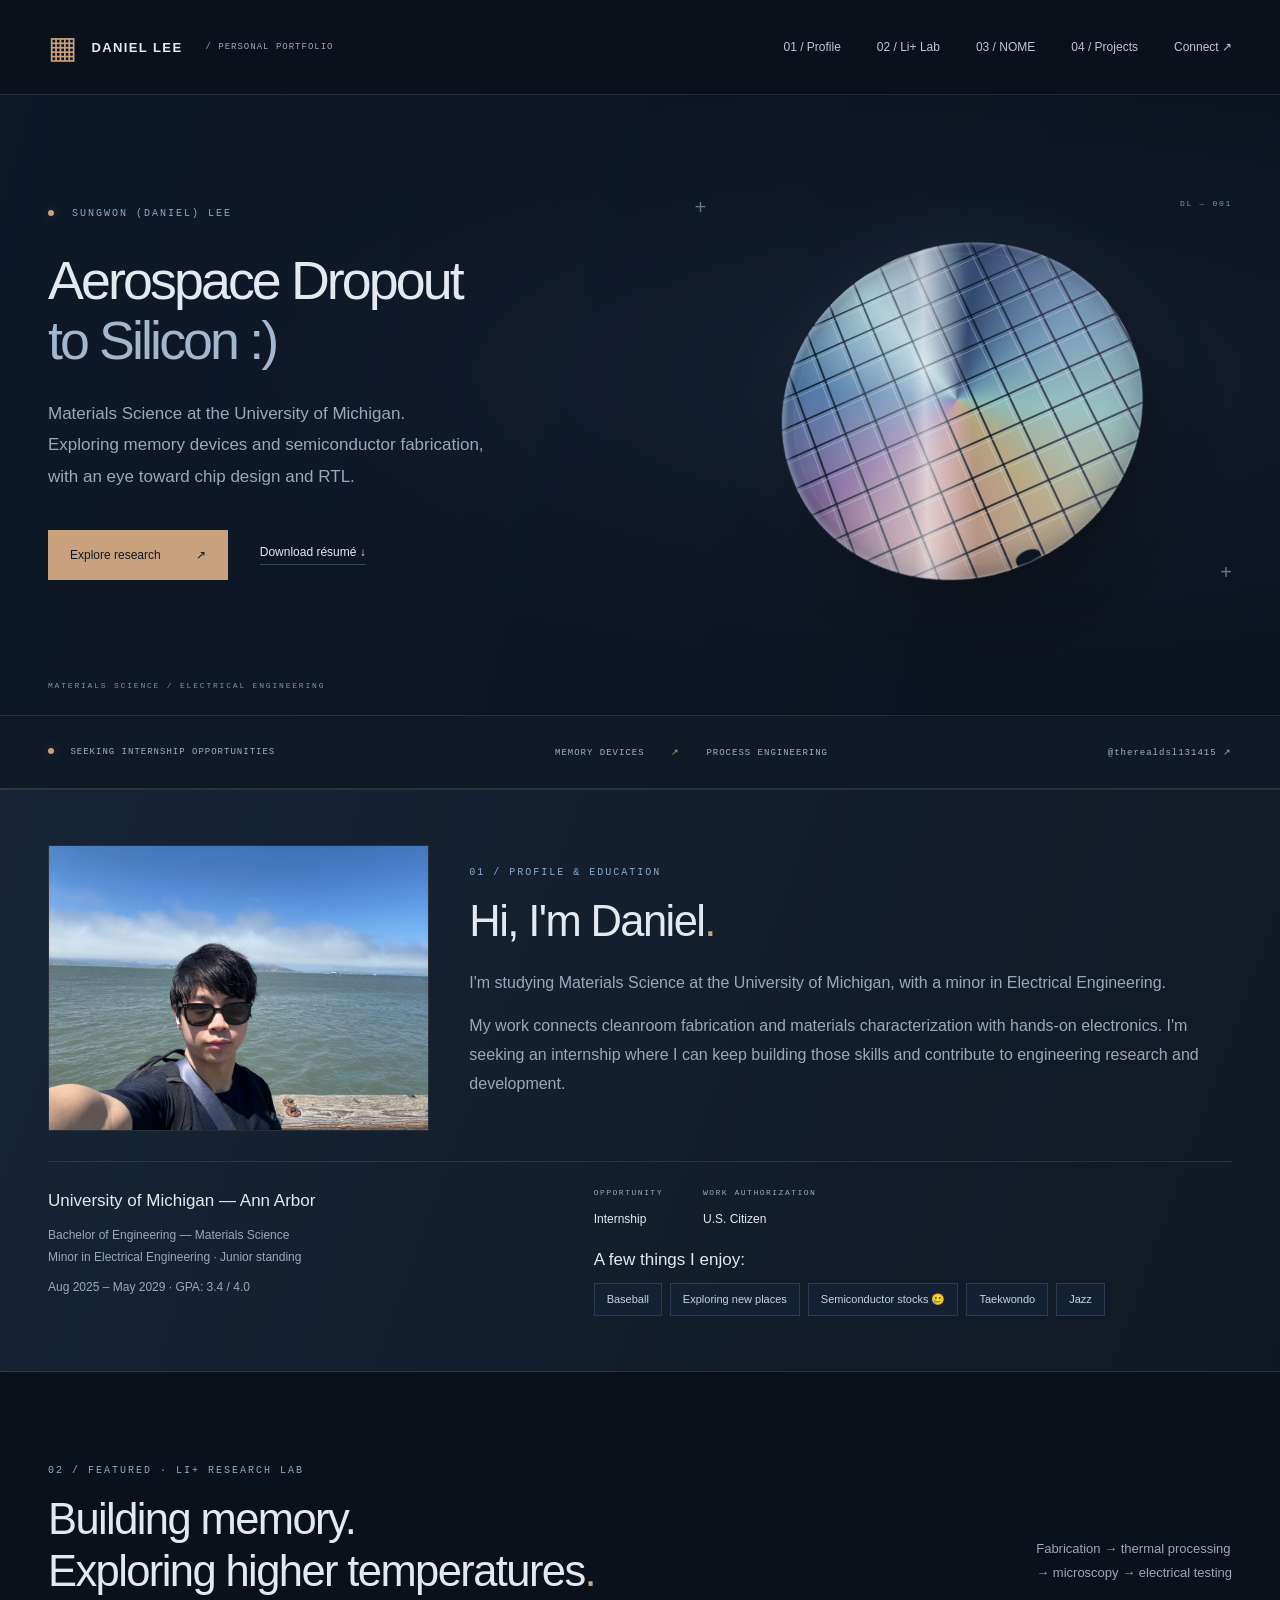
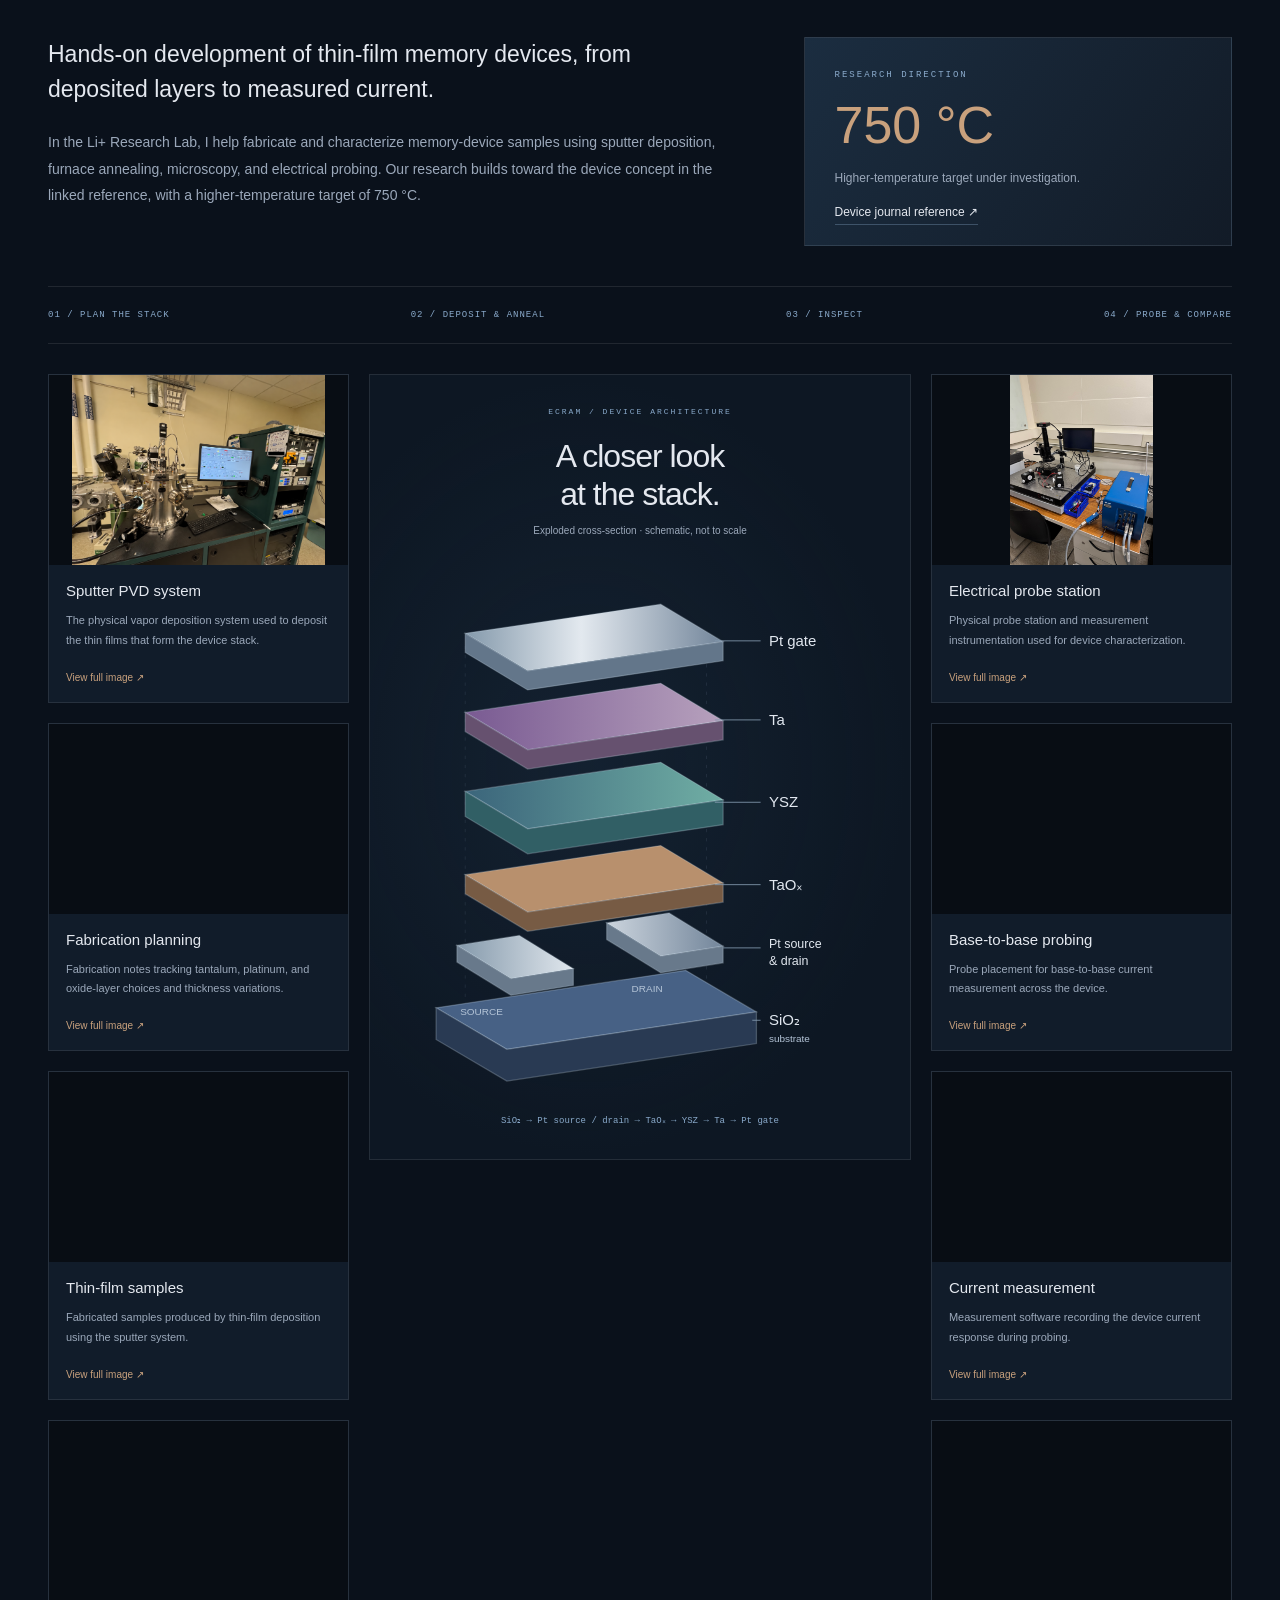
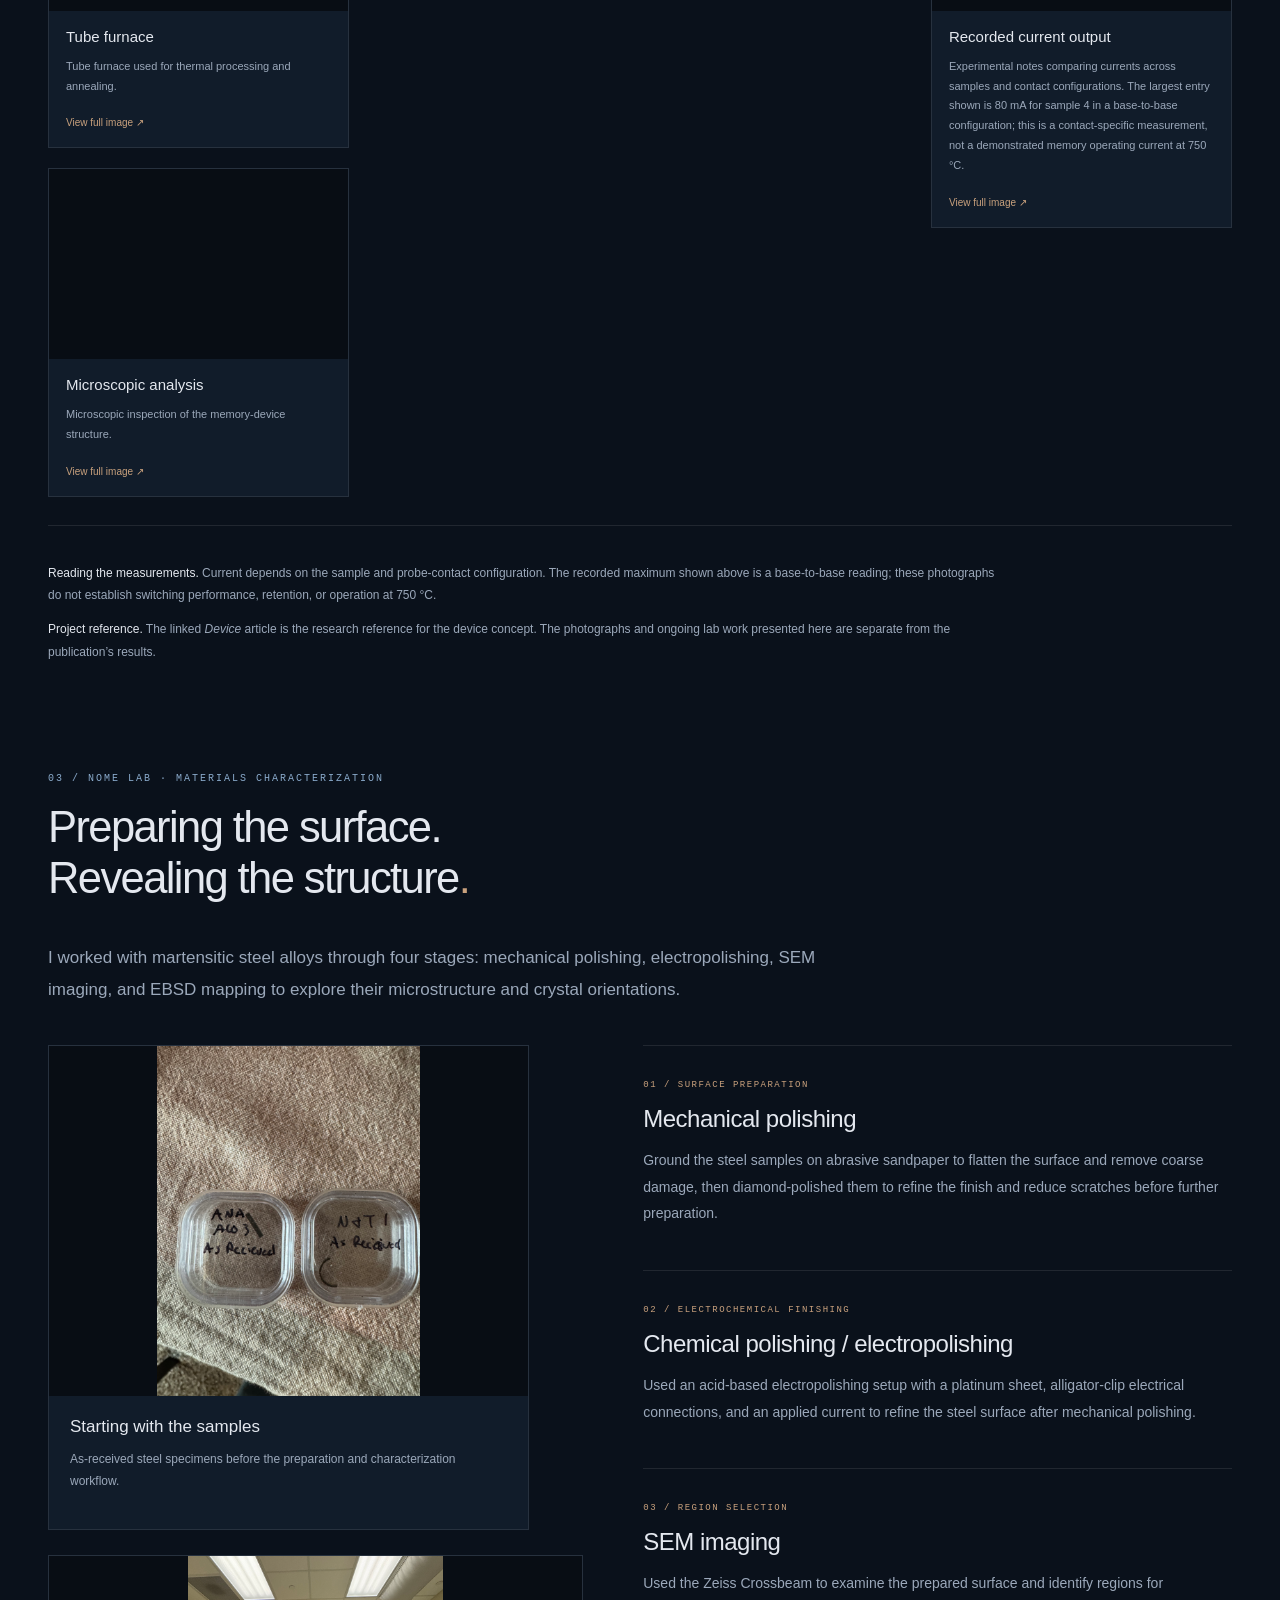
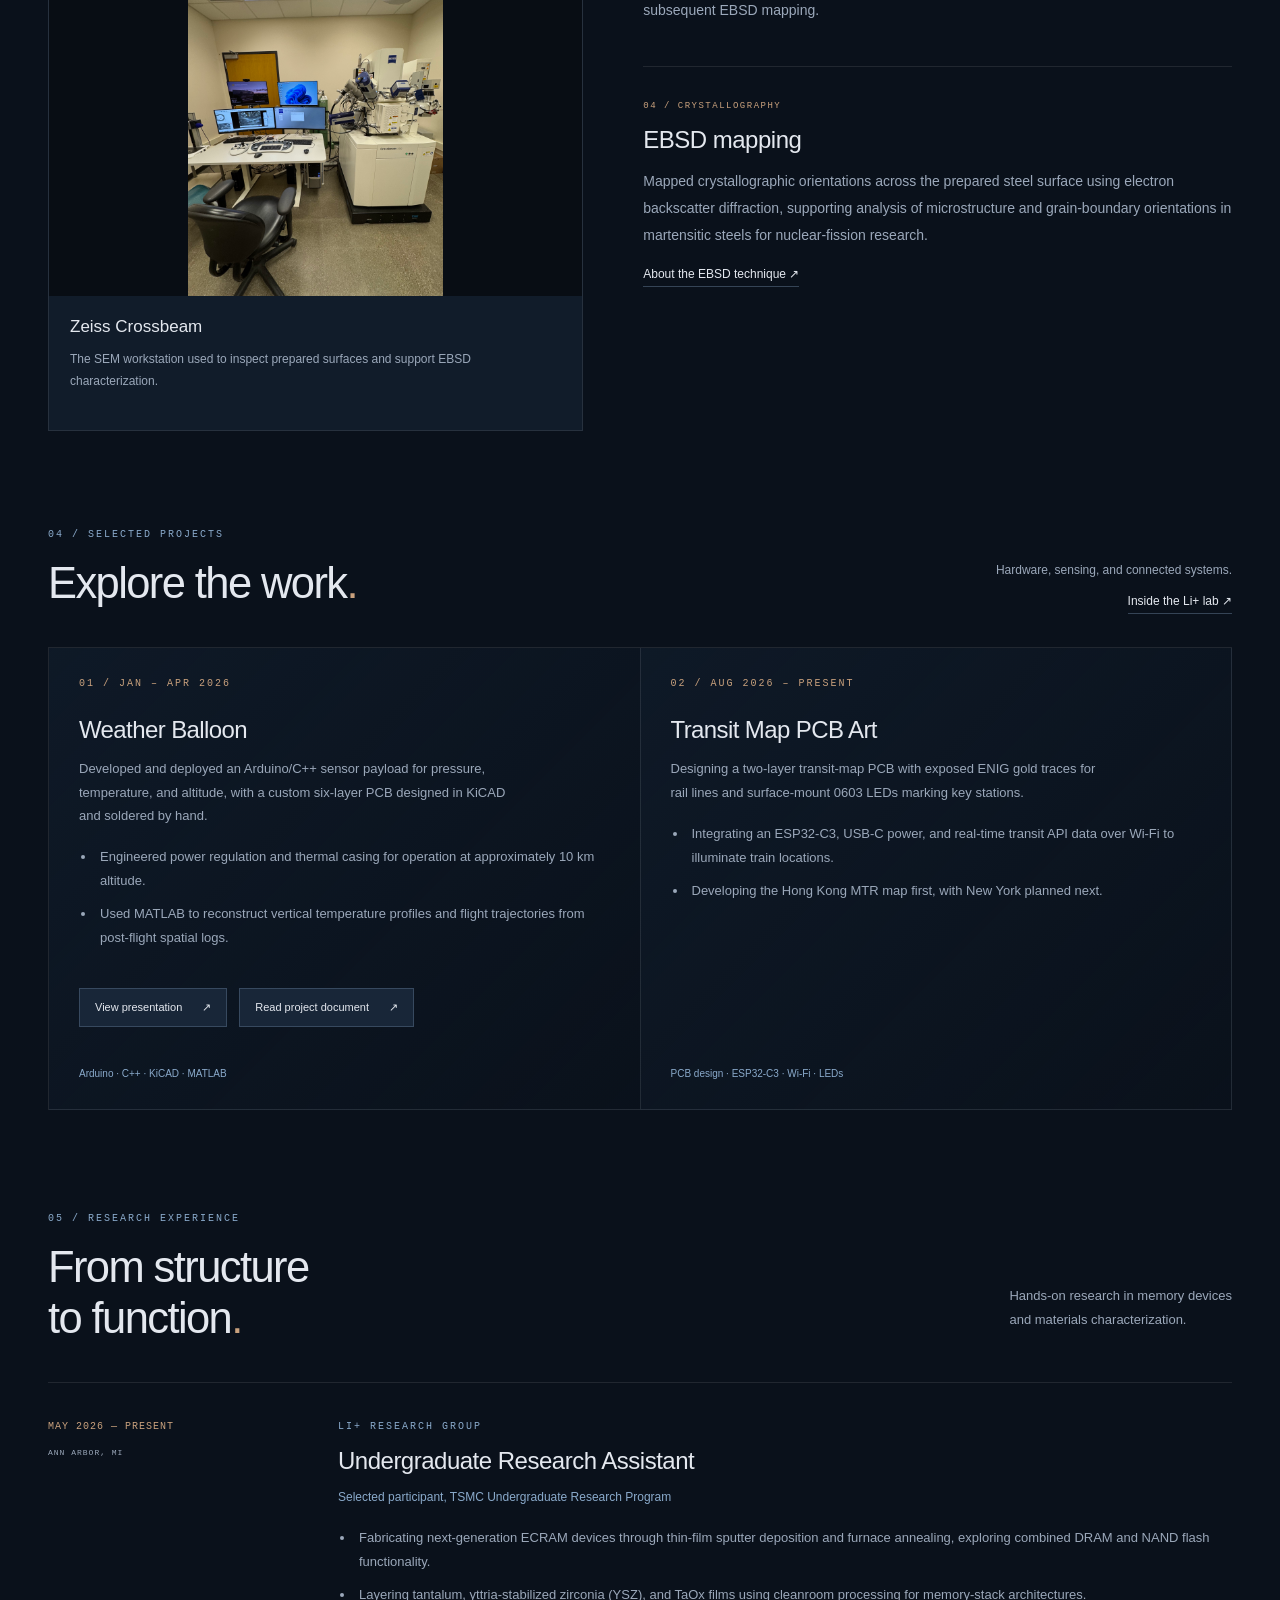
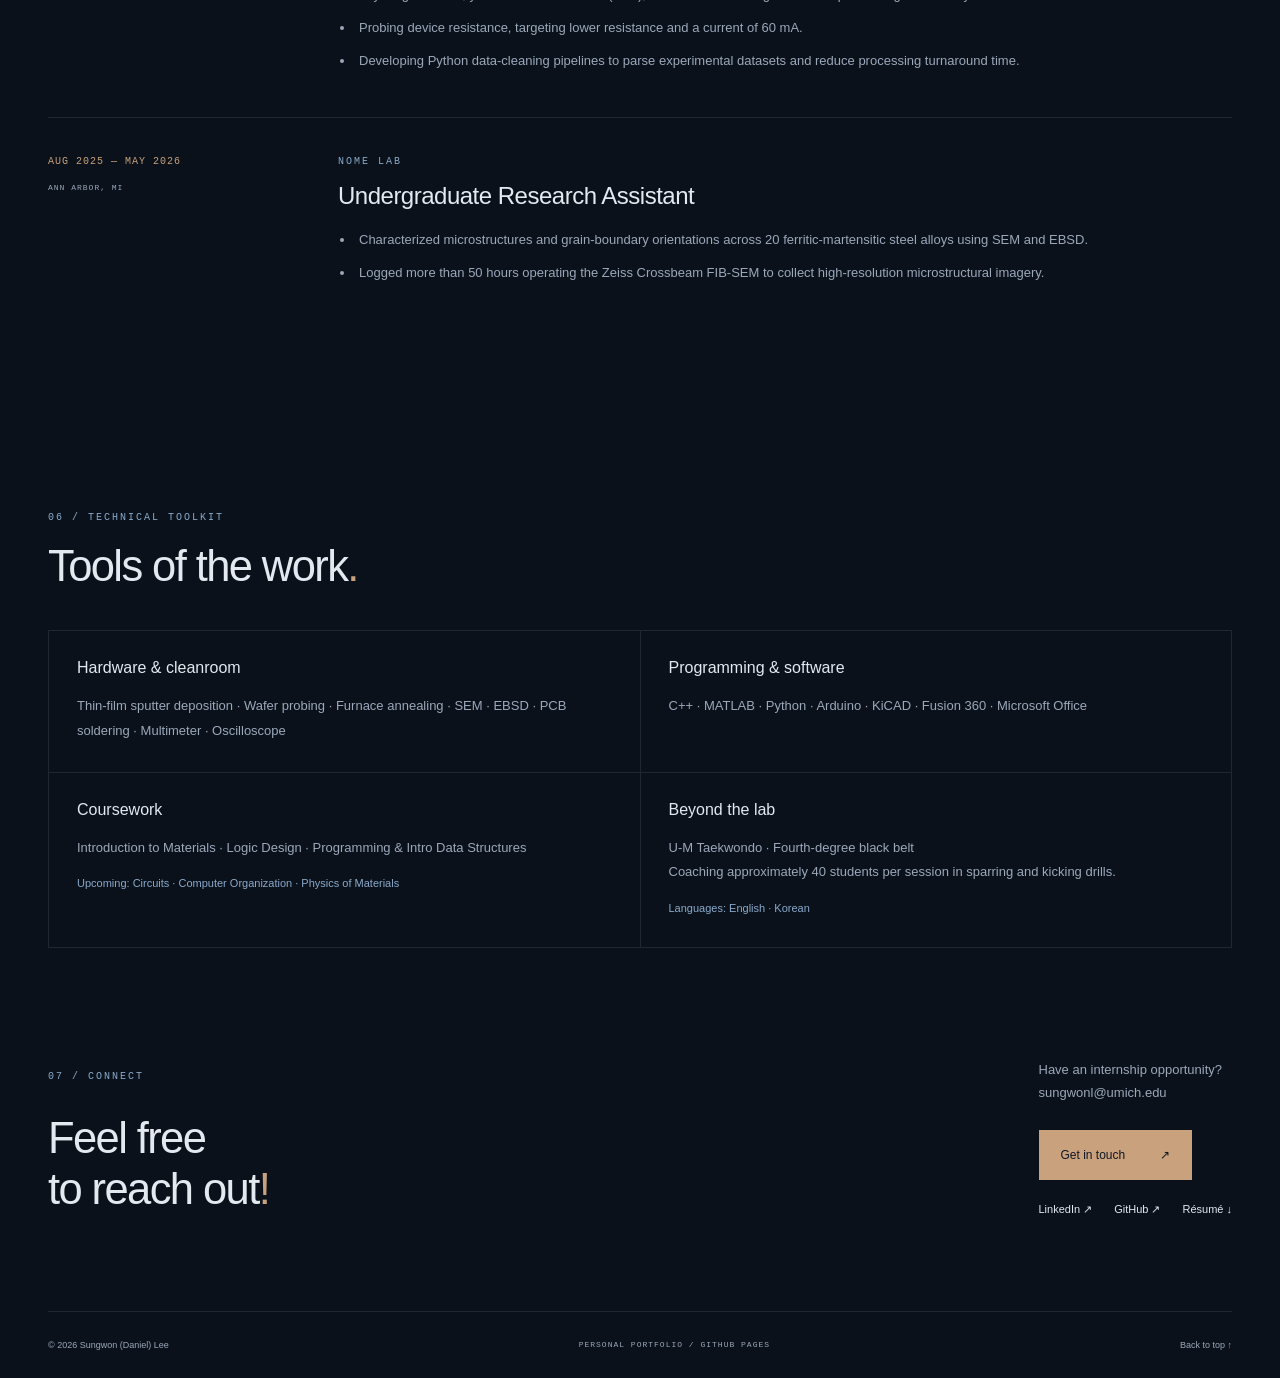
==== index.html @ 49a66827 "Add files via upload" ====
<!doctype html>
<html lang="en">
<head>
<meta charset="utf-8"><meta name="viewport" content="width=device-width, initial-scale=1">
<meta name="description" content="Sungwon (Daniel) Lee — Materials Science student at the University of Michigan. Memory-device research, materials characterization, and embedded hardware projects.">
<meta name="theme-color" content="#0a111b"><title>Sungwon (Daniel) Lee — Portfolio</title>
<link rel="icon" href="favicon.svg" type="image/svg+xml"><link rel="stylesheet" href="styles.css">
</head><body>
<a class="skip" href="#main">Skip to content</a>
<header class="nav wrap"><a class="brand" href="#" aria-label="Daniel Lee home"><span class="brand-mark" aria-hidden="true">▦</span> DANIEL LEE<span class="brand-sub"> / PERSONAL PORTFOLIO</span></a><nav aria-label="Main navigation"><a href="#about">01 / Profile</a><a href="#lab-work">02 / Li+ Lab</a><a href="#nome-work">03 / NOME</a><a href="#projects">04 / Projects</a><a href="#contact">Connect ↗</a></nav></header>
<main id="main">
<section class="hero"><div class="hero-glow" aria-hidden="true"></div><div class="wrap hero-inner"><div class="intro"><p class="eyebrow"><span class="dot"></span> SUNGWON (DANIEL) LEE</p><h1>Aerospace Dropout<br><span>to Silicon :)</span></h1><p class="lead">Materials Science at the University of Michigan.<br>Exploring memory devices and semiconductor fabrication,<br>with an eye toward chip design and RTL.</p><div class="actions"><a class="button" href="#lab-work">Explore research <span aria-hidden="true">↗</span></a><a class="text-link" href="resume.pdf" download>Download résumé ↓</a></div></div><div class="wafer-stage" aria-hidden="true"><div class="crosshair ch-one">+</div><div class="crosshair ch-two">+</div><div class="wafer"><div class="wafer-core"></div></div><span class="wafer-coordinate">DL — 001</span></div><div class="hero-bottom"><span>MATERIALS SCIENCE / ELECTRICAL ENGINEERING</span></div></div></section>
<div class="status-strip"><div class="wrap status-inner"><span><i class="dot"></i> SEEKING INTERNSHIP OPPORTUNITIES</span><span>MEMORY DEVICES <b>↗</b> PROCESS ENGINEERING</span><a href="https://github.com/therealdsl131415">@therealdsl131415 ↗</a></div></div>
<section id="about" class="about profile-compact"><div class="wrap"><div class="profile-top"><figure class="profile-portrait"><img src="assets/profile/daniel-waterfront.jpeg" alt="Daniel wearing sunglasses by the waterfront" loading="lazy" decoding="async"></figure><div class="profile-introduction"><p class="eyebrow">01 / PROFILE & EDUCATION</p><h2>Hi, I'm Daniel<span>.</span></h2><p>I'm studying Materials Science at the University of Michigan, with a minor in Electrical Engineering.</p><p>My work connects cleanroom fabrication and materials characterization with hands-on electronics. I'm seeking an internship where I can keep building those skills and contribute to engineering research and development.</p></div></div><div class="profile-details"><div class="education"><h3>University of Michigan — Ann Arbor</h3><p>Bachelor of Engineering — Materials Science<br>Minor in Electrical Engineering · Junior standing</p><p>Aug 2025 – May 2029 · GPA: 3.4 / 4.0</p></div><div class="profile-extra"><div class="facts"><div><span>OPPORTUNITY</span><strong>Internship</strong></div><div><span>WORK AUTHORIZATION</span><strong>U.S. Citizen</strong></div></div><div class="profile-interests"><p class="eyebrow">OUTSIDE THE LAB</p><h3>A few things I enjoy:</h3><ul><li>Baseball</li><li>Exploring new places</li><li>Semiconductor stocks 🥲</li><li>Taekwondo</li><li>Jazz</li></ul></div></div></div></div></section><section id="lab-work" class="lab-case wrap"><div class="section-head"><div><p class="eyebrow">02 / FEATURED · LI+ RESEARCH LAB</p><h2>Building memory.<br>Exploring higher temperatures<span>.</span></h2></div><p class="section-note">Fabrication → thermal processing<br>→ microscopy → electrical testing</p></div><div class="case-intro"><div><p class="case-lead">Hands-on development of thin-film memory devices, from deposited layers to measured current.</p><p>In the Li+ Research Lab, I help fabricate and characterize memory-device samples using sputter deposition, furnace annealing, microscopy, and electrical probing. Our research builds toward the device concept in the linked reference, with a higher-temperature target of 750 °C.</p></div><aside class="target-panel"><span>RESEARCH DIRECTION</span><strong>750 °C</strong><p>Higher-temperature target under investigation.</p><a class="text-link" href="https://www.cell.com/device/fulltext/S2666-9986(24)00580-5">Device journal reference ↗</a></aside></div><div class="process-strip"><span>01 / PLAN THE STACK</span><span>02 / DEPOSIT & ANNEAL</span><span>03 / INSPECT</span><span>04 / PROBE & COMPARE</span></div><div class="device-atlas"><div class="atlas-photos atlas-left"><figure class="lab-photo"><a href="assets/research/sputter-pvd-redacted.png" aria-label="Open full-size photo: Sputter PVD system"><img src="assets/research/sputter-pvd-redacted.png" alt="Sputter physical vapor deposition system with the handwritten password redacted" loading="lazy" decoding="async"></a><figcaption><h3>Sputter PVD system</h3><p>The physical vapor deposition system used to deposit the thin films that form the device stack.</p><a href="assets/research/sputter-pvd-redacted.png" class="photo-link">View full image ↗</a></figcaption></figure><figure class="lab-photo"><a href="assets/research/IMG_5094.jpeg" aria-label="Open full-size photo: Fabrication planning"><img src="assets/research/IMG_5094.jpeg" alt="Fabrication planning — Li+ Research Lab" loading="lazy" decoding="async"></a><figcaption><h3>Fabrication planning</h3><p>Fabrication notes tracking tantalum, platinum, and oxide-layer choices and thickness variations.</p><a href="assets/research/IMG_5094.jpeg" class="photo-link">View full image ↗</a></figcaption></figure><figure class="lab-photo"><a href="assets/research/IMG_5149.jpeg" aria-label="Open full-size photo: Thin-film samples"><img src="assets/research/IMG_5149.jpeg" alt="Thin-film samples — Li+ Research Lab" loading="lazy" decoding="async"></a><figcaption><h3>Thin-film samples</h3><p>Fabricated samples produced by thin-film deposition using the sputter system.</p><a href="assets/research/IMG_5149.jpeg" class="photo-link">View full image ↗</a></figcaption></figure><figure class="lab-photo"><a href="assets/research/IMG_5153.jpeg" aria-label="Open full-size photo: Tube furnace"><img src="assets/research/IMG_5153.jpeg" alt="Tube furnace — Li+ Research Lab" loading="lazy" decoding="async"></a><figcaption><h3>Tube furnace</h3><p>Tube furnace used for thermal processing and annealing.</p><a href="assets/research/IMG_5153.jpeg" class="photo-link">View full image ↗</a></figcaption></figure><figure class="lab-photo"><a href="assets/research/IMG_5110.jpeg" aria-label="Open full-size photo: Microscopic analysis"><img src="assets/research/IMG_5110.jpeg" alt="Microscopic analysis — Li+ Research Lab" loading="lazy" decoding="async"></a><figcaption><h3>Microscopic analysis</h3><p>Microscopic inspection of the memory-device structure.</p><a href="assets/research/IMG_5110.jpeg" class="photo-link">View full image ↗</a></figcaption></figure></div><figure class="device-diagram"><figcaption><p class="eyebrow">ECRAM / DEVICE ARCHITECTURE</p><h3>A closer look<br>at the stack.</h3><p>Exploded cross-section · schematic, not to scale</p></figcaption><svg viewBox="0 0 620 670" role="img" aria-labelledby="stack-title stack-desc"><title id="stack-title">ECRAM layer stack</title><desc id="stack-desc">From bottom to top: silicon dioxide substrate; separate platinum source and drain; tantalum oxide; yttria-stabilized zirconia; tantalum; platinum gate. Layer spacing is exaggerated.</desc><defs><linearGradient id="pt"><stop stop-color="#8499ab"/><stop offset=".45" stop-color="#e3e9ef"/><stop offset="1" stop-color="#72859a"/></linearGradient><linearGradient id="oxide"><stop stop-color="#3b657b"/><stop offset="1" stop-color="#70aea4"/></linearGradient><linearGradient id="ta"><stop stop-color="#795a92"/><stop offset="1" stop-color="#b7a1bd"/></linearGradient></defs><g stroke="#a4b7cc22" stroke-dasharray="4 7"><path d="M100 120V555M390 120V555"/></g><g stroke="#d1e3ef40" stroke-width="1.5"><path d="M100 105l235 -35 75 45 -235 35z" fill="url(#pt)"/><path d="M100 105v23l75 45 235 -35v-23l-235 35z" fill="#63768a"/><path d="M100 200l235 -35 75 45 -235 35z" fill="url(#ta)"/><path d="M100 200v23l75 45 235 -35v-23l-235 35z" fill="#66516f"/><path d="M100 295l235 -35 75 45 -235 35z" fill="url(#oxide)"/><path d="M100 295v30l75 45 235 -35v-30l-235 35z" fill="#315f65"/><path d="M100 395l235 -35 75 45 -235 35z" fill="#b8906d"/><path d="M100 395v23l75 45 235 -35v-23l-235 35z" fill="#775b44"/><path d="M90 480l75 -12 65 40 -75 12z M270 453l75 -12 65 40 -75 12z" fill="url(#pt)"/><path d="M90 480v20l65 40 75 -12v-20l-75 12z M270 453v20l65 40 75 -12v-20l-75 12z" fill="#68798b"/><path d="M65 555l300 -45 85 50 -300 45z" fill="#476185"/><path d="M65 555v38l85 50 300 -45v-38l-300 45z" fill="#293a53"/></g><g stroke="#859ab0" stroke-width="1" fill="none"><path d="M400 114h55M400 209h55M400 308h55M400 407h55M410 483h45M445 570h10"/></g><g fill="#e1e7ef" font-family="Arial,sans-serif" font-size="18"><text x="465" y="120">Pt gate</text><text x="465" y="215">Ta</text><text x="465" y="314">YSZ</text><text x="465" y="413">TaOₓ</text><text x="465" y="483" font-size="15">Pt source</text><text x="465" y="503" font-size="15">&amp; drain</text><text x="465" y="576">SiO₂</text></g><g fill="#b4c4d7" font-family="Arial,sans-serif" font-size="12"><text x="94" y="564">SOURCE</text><text x="300" y="536">DRAIN</text><text x="465" y="596">substrate</text></g></svg><p class="stack-foot">SiO₂ → Pt source / drain → TaOₓ → YSZ → Ta → Pt gate</p></figure><div class="atlas-photos atlas-right"><figure class="lab-photo"><a href="assets/research/IMG_5152.jpeg" aria-label="Open full-size photo: Electrical probe station"><img src="assets/research/IMG_5152.jpeg" alt="Electrical probe station — Li+ Research Lab" loading="lazy" decoding="async"></a><figcaption><h3>Electrical probe station</h3><p>Physical probe station and measurement instrumentation used for device characterization.</p><a href="assets/research/IMG_5152.jpeg" class="photo-link">View full image ↗</a></figcaption></figure><figure class="lab-photo"><a href="assets/research/IMG_5115.jpeg" aria-label="Open full-size photo: Base-to-base probing"><img src="assets/research/IMG_5115.jpeg" alt="Base-to-base probing — Li+ Research Lab" loading="lazy" decoding="async"></a><figcaption><h3>Base-to-base probing</h3><p>Probe placement for base-to-base current measurement across the device.</p><a href="assets/research/IMG_5115.jpeg" class="photo-link">View full image ↗</a></figcaption></figure><figure class="lab-photo"><a href="assets/research/IMG_5071.jpeg" aria-label="Open full-size photo: Current measurement"><img src="assets/research/IMG_5071.jpeg" alt="Current measurement — Li+ Research Lab" loading="lazy" decoding="async"></a><figcaption><h3>Current measurement</h3><p>Measurement software recording the device current response during probing.</p><a href="assets/research/IMG_5071.jpeg" class="photo-link">View full image ↗</a></figcaption></figure><figure class="lab-photo"><a href="assets/research/IMG_5093.jpeg" aria-label="Open full-size photo: Recorded current output"><img src="assets/research/IMG_5093.jpeg" alt="Recorded current output — Li+ Research Lab" loading="lazy" decoding="async"></a><figcaption><h3>Recorded current output</h3><p>Experimental notes comparing currents across samples and contact configurations. The largest entry shown is 80 mA for sample 4 in a base-to-base configuration; this is a contact-specific measurement, not a demonstrated memory operating current at 750 °C.</p><a href="assets/research/IMG_5093.jpeg" class="photo-link">View full image ↗</a></figcaption></figure></div></div><div class="research-context"><p><strong>Reading the measurements.</strong> Current depends on the sample and probe-contact configuration. The recorded maximum shown above is a base-to-base reading; these photographs do not establish switching performance, retention, or operation at 750 °C.</p><p><strong>Project reference.</strong> The linked <em>Device</em> article is the research reference for the device concept. The photographs and ongoing lab work presented here are separate from the publication’s results.</p></div></section><section id="nome-work" class="nome-case wrap"><div class="section-head"><div><p class="eyebrow">03 / NOME LAB · MATERIALS CHARACTERIZATION</p><h2>Preparing the surface.<br>Revealing the structure<span>.</span></h2></div></div><p class="nome-intro">I worked with martensitic steel alloys through four stages: mechanical polishing, electropolishing, SEM imaging, and EBSD mapping to explore their microstructure and crystal orientations.</p><div class="nome-layout"><div class="nome-images"><figure class="lab-photo"><a href="assets/nome/IMG_5155.jpeg"><img src="assets/nome/IMG_5155.jpeg" alt="As-received steel samples in labeled storage containers" loading="lazy"></a><figcaption><h3>Starting with the samples</h3><p>As-received steel specimens before the preparation and characterization workflow.</p></figcaption></figure><figure class="lab-photo"><a href="assets/nome/IMG_4115.jpeg"><img src="assets/nome/IMG_4115.jpeg" alt="Zeiss Crossbeam 550 microscope and control workstation in the NOME lab" loading="lazy"></a><figcaption><h3>Zeiss Crossbeam</h3><p>The SEM workstation used to inspect prepared surfaces and support EBSD characterization.</p></figcaption></figure></div><ol class="nome-stages"><li><span>01 / SURFACE PREPARATION</span><h3>Mechanical polishing</h3><p>Ground the steel samples on abrasive sandpaper to flatten the surface and remove coarse damage, then diamond-polished them to refine the finish and reduce scratches before further preparation.</p></li><li><span>02 / ELECTROCHEMICAL FINISHING</span><h3>Chemical polishing / electropolishing</h3><p>Used an acid-based electropolishing setup with a platinum sheet, alligator-clip electrical connections, and an applied current to refine the steel surface after mechanical polishing.</p></li><li><span>03 / REGION SELECTION</span><h3>SEM imaging</h3><p>Used the Zeiss Crossbeam to examine the prepared surface and identify regions for subsequent EBSD mapping.</p></li><li><span>04 / CRYSTALLOGRAPHY</span><h3>EBSD mapping</h3><p>Mapped crystallographic orientations across the prepared steel surface using electron backscatter diffraction, supporting analysis of microstructure and grain-boundary orientations in martensitic steels for nuclear-fission research.</p><a class="text-link" href="https://www.ebsd.com/">About the EBSD technique ↗</a></li></ol></div></section><section id="projects" class="projects wrap"><div class="section-head"><div><p class="eyebrow">04 / SELECTED PROJECTS</p><h2>Explore the work<span>.</span></h2></div><div class="section-aside"><p>Hardware, sensing, and connected systems.</p><a class="text-link" href="#lab-work">Inside the Li+ lab ↗</a></div></div><div class="project-list featured-projects">
<article class="project"><span class="project-number">01 / JAN – APR 2026</span><div><h3>Weather Balloon</h3><p>Developed and deployed an Arduino/C++ sensor payload for pressure, temperature, and altitude, with a custom six-layer PCB designed in KiCAD and soldered by hand.</p><ul><li>Engineered power regulation and thermal casing for operation at approximately 10 km altitude.</li><li>Used MATLAB to reconstruct vertical temperature profiles and flight trajectories from post-flight spatial logs.</li></ul></div><div class="project-resources" aria-label="Weather Balloon resources"><a href="https://docs.google.com/presentation/d/1EqkfdH5QxoZbfztpr7MkmP1BURlcvk5NFv8J9XKySSs/edit?slide=id.p#slide=id.p">View presentation <span aria-hidden="true">↗</span></a><a href="https://docs.google.com/document/d/1X1YZ4zI3Iac0_KP1IK_MSDX7iE5QyLziAY9HEgUtvtA/edit?tab=t.0">Read project document <span aria-hidden="true">↗</span></a></div><div class="project-meta"><span>Arduino · C++ · KiCAD · MATLAB</span></div></article>
<article class="project"><span class="project-number">02 / AUG 2026 – PRESENT</span><div><h3>Transit Map PCB Art</h3><p>Designing a two-layer transit-map PCB with exposed ENIG gold traces for rail lines and surface-mount 0603 LEDs marking key stations.</p><ul><li>Integrating an ESP32-C3, USB-C power, and real-time transit API data over Wi-Fi to illuminate train locations.</li><li>Developing the Hong Kong MTR map first, with New York planned next.</li></ul></div><div class="project-meta"><span>PCB design · ESP32-C3 · Wi-Fi · LEDs</span></div></article>
</div></section>
<section id="experience" class="research wrap"><div class="section-head"><div><p class="eyebrow">05 / RESEARCH EXPERIENCE</p><h2>From structure<br>to function<span>.</span></h2></div><p class="section-note">Hands-on research in memory devices<br>and materials characterization.</p></div>
<article class="research-row"><div class="research-date">MAY 2026 — PRESENT<span>ANN ARBOR, MI</span></div><div><p class="eyebrow">LI+ RESEARCH GROUP</p><h3>Undergraduate Research Assistant</h3><p class="program">Selected participant, TSMC Undergraduate Research Program</p><ul><li>Fabricating next-generation ECRAM devices through thin-film sputter deposition and furnace annealing, exploring combined DRAM and NAND flash functionality.</li><li>Layering tantalum, yttria-stabilized zirconia (YSZ), and TaOx films using cleanroom processing for memory-stack architectures.</li><li>Probing device resistance, targeting lower resistance and a current of 60 mA.</li><li>Developing Python data-cleaning pipelines to parse experimental datasets and reduce processing turnaround time.</li></ul></div></article>
<article class="research-row"><div class="research-date">AUG 2025 — MAY 2026<span>ANN ARBOR, MI</span></div><div><p class="eyebrow">NOME LAB</p><h3>Undergraduate Research Assistant</h3><ul><li>Characterized microstructures and grain-boundary orientations across 20 ferritic-martensitic steel alloys using SEM and EBSD.</li><li>Logged more than 50 hours operating the Zeiss Crossbeam FIB-SEM to collect high-resolution microstructural imagery.</li></ul></div></article></section>

<section class="skills wrap"><div class="section-head"><div><p class="eyebrow">06 / TECHNICAL TOOLKIT</p><h2>Tools of the work<span>.</span></h2></div></div><div class="skills-grid"><div><h3>Hardware & cleanroom</h3><p>Thin-film sputter deposition · Wafer probing · Furnace annealing · SEM · EBSD · PCB soldering · Multimeter · Oscilloscope</p></div><div><h3>Programming & software</h3><p>C++ · MATLAB · Python · Arduino · KiCAD · Fusion 360 · Microsoft Office</p></div><div><h3>Coursework</h3><p>Introduction to Materials · Logic Design · Programming & Intro Data Structures</p><p class="planned">Upcoming: Circuits · Computer Organization · Physics of Materials</p></div><div><h3>Beyond the lab</h3><p>U-M Taekwondo · Fourth-degree black belt<br>Coaching approximately 40 students per session in sparring and kicking drills.</p><p class="planned">Languages: English · Korean</p></div></div></section>
<section id="contact" class="contact wrap"><div><p class="eyebrow">07 / CONNECT</p><h2>Feel free<br>to reach out<span>!</span></h2></div><div class="contact-side"><p>Have an internship opportunity?<br><a href="mailto:sungwonl@umich.edu">sungwonl@umich.edu</a></p><a class="button" href="mailto:sungwonl@umich.edu">Get in touch <span aria-hidden="true">↗</span></a><div class="contact-links"><a href="https://www.linkedin.com/in/sungwon-daniel-lee/">LinkedIn ↗</a><a href="https://github.com/therealdsl131415">GitHub ↗</a><a href="resume.pdf" download>Résumé ↓</a></div></div></section>
</main><footer class="wrap"><span>© <span id="year">2026</span> Sungwon (Daniel) Lee</span><span>PERSONAL PORTFOLIO / GITHUB PAGES</span><a href="#">Back to top ↑</a></footer><script src="script.js" defer></script>
</body></html>
---- styles.css ----
:root{--paper:#0a111b;--ink:#e4e8ef;--muted:#9ba8ba;--line:#ffffff18;--accent:#c9a17d;--blue:#8aaacb;color-scheme:dark}*{box-sizing:border-box}html{scroll-behavior:smooth;scroll-padding-top:35px}body{margin:0;background:var(--paper);color:var(--ink);font-family:Arial,Helvetica,sans-serif;-webkit-font-smoothing:antialiased}a{color:inherit;text-decoration:none}a:hover{color:#d5b497}a:focus-visible{outline:2px solid var(--accent);outline-offset:6px}.wrap{width:min(1240px,calc(100% - 96px));margin:auto}.nav{height:94px;display:flex;align-items:center;justify-content:space-between;gap:25px}.brand{display:flex;gap:13px;align-items:center;font-size:13px;font-weight:700;letter-spacing:1.4px}.brand-mark{color:var(--accent);font-size:31px;font-weight:400}.brand-sub{font:9px monospace;letter-spacing:1px;color:var(--muted);margin-left:10px}nav{display:flex;gap:36px;font-size:12px;color:#bdc7d5}.hero{position:relative;overflow:hidden;border-top:1px solid var(--line);background:linear-gradient(105deg,#101d2eaa,#0b131f 80%)}.hero-glow{position:absolute;inset:0;background:radial-gradient(ellipse at 75% 45%,#44618a22,transparent 60%);animation:breathe 12s ease-in-out infinite alternate}.hero-inner{position:relative;min-height:620px;display:grid;grid-template-columns:1.12fr 1fr;align-items:center;gap:20px}.intro{position:relative;z-index:2;padding:75px 0 100px}.eyebrow{font:10px/1.7 monospace;letter-spacing:2px;margin:0 0 28px;color:var(--blue)}.dot{display:inline-block;width:6px;height:6px;background:var(--accent);border-radius:50%;margin-right:10px;box-shadow:0 0 13px #c9a17d44}h1{font-size:clamp(43px,4.6vw,66px);line-height:1.12;font-weight:400;letter-spacing:-2.9px;margin:0 0 28px}h1 span{color:#a3b7cf}.lead{font-size:17px;line-height:1.85;color:var(--muted);margin:0}.actions{display:flex;gap:32px;align-items:center;margin-top:38px}.button{display:inline-flex;align-items:center;justify-content:space-between;gap:35px;padding:17px 21px;background:var(--accent);color:#101824;font-size:12px;border:1px solid var(--accent);transition:background .2s,transform .2s}.button:hover{background:#ddbc9d;color:#101824;transform:translateY(-2px)}.text-link{font-size:12px;border-bottom:1px solid #8aaacb55;padding-bottom:5px}.wafer-stage{height:460px;position:relative;perspective:1000px}.wafer{position:absolute;width:365px;height:365px;top:42px;left:50%;border-radius:50%;transform:translateX(-50%) rotate(-24deg) rotateX(25deg);border:1px solid #96acc15c;background:repeating-linear-gradient(0deg,transparent 0 27px,#8babc14a 27px 28px,transparent 28px 31px,#091523 31px 33px),repeating-linear-gradient(90deg,#4d708842 0 27px,#779ab568 27px 28px,#23374f 28px 31px,#091523 31px 33px),linear-gradient(135deg,#7791a0,#1e364e 35%,#4c5364 65%,#a67d624d);box-shadow:inset 0 0 65px #06101c,0 30px 80px #0008,0 0 85px #7596c41c;overflow:hidden}.wafer:before{content:'';position:absolute;inset:0;background:linear-gradient(115deg,transparent 25%,#b9c9d12b 42%,transparent 58%,#cd926629 80%);animation:shimmer 16s ease-in-out infinite alternate}.wafer:after{content:'';position:absolute;width:24px;height:14px;background:#0c1622;bottom:-3px;left:calc(50% - 12px);border-radius:50% 50% 0 0}.wafer-core{position:absolute;inset:12px;border:1px solid #a4bac02b;border-radius:50%}.crosshair{position:absolute;color:#63778a;font:20px monospace}.ch-one{top:22px;left:12px}.ch-two{bottom:50px;right:0}.wafer-label,.wafer-coordinate{position:absolute;font:8px monospace;letter-spacing:1.7px;color:#7f94ad}.wafer-label{bottom:26px;left:50%;transform:translateX(-50%);white-space:nowrap}.wafer-coordinate{top:24px;right:0}.hero-bottom{position:absolute;bottom:25px;left:0;right:0;display:flex;justify-content:space-between;font:8px monospace;letter-spacing:1.8px;color:#7f92a8}.status-strip{border-block:1px solid var(--line);background:#101a27}.status-inner{display:flex;align-items:center;justify-content:space-between;gap:20px;min-height:72px;font:9px monospace;letter-spacing:1px;color:#a2afbf}.status-inner b{font-weight:400;color:var(--accent);padding:0 20px}.projects{padding:95px 0 100px}.section-head{display:flex;align-items:end;justify-content:space-between;gap:30px;margin-bottom:38px}h2{font-size:clamp(32px,3.4vw,46px);line-height:1.18;letter-spacing:-1.6px;font-weight:400;margin:0}h2 span{color:var(--accent)}.section-head .eyebrow{margin-bottom:15px}.section-aside{text-align:right}.section-aside p{font-size:12px;color:var(--muted);margin:0 0 14px}.project-list{display:grid;grid-template-columns:1fr 1fr;border-left:1px solid var(--line);border-top:1px solid var(--line)}.project{padding:30px;position:relative;border-right:1px solid var(--line);border-bottom:1px solid var(--line);min-height:265px;display:flex;flex-direction:column;gap:25px;background:linear-gradient(135deg,#13213288,#0b141e22);transition:background .3s}.project:hover{background:#152333}.project-number{font:10px monospace;color:var(--accent);letter-spacing:2px}.project-number:after{content:' / PUBLIC REPOSITORY';color:#7c90a7;font-size:8px}.project h3{font-size:24px;line-height:1.3;font-weight:400;letter-spacing:-.6px;margin:0 0 12px;overflow-wrap:anywhere}.project p{font-size:13px;line-height:1.8;color:var(--muted);margin:0;max-width:440px}.project-meta{display:flex;gap:23px;flex-wrap:wrap;align-items:center;margin-top:auto;padding-top:16px;font-size:10px}.project-meta span{color:var(--blue);margin-right:auto}.loading{padding:35px;grid-column:1/-1;color:var(--muted);font-size:14px;line-height:1.8;border-bottom:1px solid var(--line);border-right:1px solid var(--line);margin:0}.about{border-block:1px solid var(--line);background:linear-gradient(110deg,#172435,#101923);padding:75px 0}.about-inner{display:grid;grid-template-columns:1fr 1fr;gap:90px}.profile-heading{border-left:2px solid #bd977666;padding-left:25px}.profile-signature{font-size:11px;margin-top:35px;color:var(--muted)}.profile-signature span{color:var(--accent);margin-left:16px}.about-copy>p{font-size:22px;line-height:1.6;margin:0 0 24px}.about-copy>p+p{font-size:14px;color:var(--muted);line-height:1.85}.facts{display:flex;gap:65px;padding-top:25px;border-top:1px solid var(--line);margin-top:30px}.facts span{display:block;font:8px monospace;letter-spacing:1.5px;color:var(--muted);margin-bottom:12px}.facts strong,.facts a{font-size:12px;font-weight:400}.contact{padding:95px 0;display:grid;grid-template-columns:1.3fr 1fr;gap:60px;align-items:end}.contact-side{justify-self:end}.contact-side p{font-size:13px;line-height:1.8;color:var(--muted);margin:0 0 25px}footer{border-top:1px solid var(--line);display:flex;justify-content:space-between;gap:20px;padding:28px 0;font-size:9px;color:var(--muted)}footer>span:nth-child(2){font:8px monospace;letter-spacing:1px}.skip{position:absolute;top:-80px;left:15px;padding:12px;background:var(--ink);color:var(--paper);z-index:10}.skip:focus{top:10px}@keyframes breathe{to{opacity:.4;transform:scale(1.1)}}@keyframes shimmer{to{opacity:.45;transform:translateX(30px)}}@media(max-width:1000px){.brand-sub{display:none}.wafer{width:300px;height:300px;top:70px}.about-inner{gap:45px}.status-inner>span:nth-child(2){display:none}}@media(max-width:700px){.wrap{width:calc(100% - 40px)}.nav{height:77px;gap:10px}.brand{font-size:10px;gap:7px;letter-spacing:1px}.brand-mark{font-size:23px}nav{gap:15px;font-size:10px}.hero-inner{grid-template-columns:1fr;gap:0}.intro{padding:55px 0 10px}h1{font-size:43px;letter-spacing:-2px}.lead{font-size:15px}.eyebrow{font-size:9px;letter-spacing:1.5px}.wafer-stage{height:330px}.wafer{width:255px;height:255px;top:28px}.wafer-label{bottom:20px;font-size:7px}.wafer-coordinate{top:15px}.hero-bottom{position:relative;grid-column:1/-1;bottom:auto;padding:16px 0 22px;font-size:7px;letter-spacing:1px}.hero-bottom>span{display:none}.status-inner{min-height:65px;font-size:8px;letter-spacing:.4px}.status-inner>a{display:none}.projects{padding:60px 0}.section-head{display:block}.section-aside{text-align:left;margin-top:22px}.project-list{grid-template-columns:1fr}.project{padding:25px;min-height:240px}.about{padding:50px 0}.about-inner{grid-template-columns:1fr;gap:35px}.about-copy>p{font-size:20px}.contact{padding:60px 0;grid-template-columns:1fr;gap:30px}.contact-side{justify-self:start}footer{flex-wrap:wrap;font-size:8px;line-height:1.5}footer>span:nth-child(2){display:none}}@media(prefers-reduced-motion:reduce){html{scroll-behavior:auto}*,*:before,*:after{animation:none!important;transition:none!important}}@media print{:root{--paper:white;--ink:#111;--muted:#444;--line:#ccc;color-scheme:light}.hero,.about,.project{background:white}.hero-glow,.wafer-stage,nav,.status-strip,.hero-bottom,.actions{display:none}.hero-inner,.about-inner,.contact{display:block;min-height:0}.intro,.projects,.about,.contact{padding:20px 0}.wrap{width:100%}.button{color:black;background:white}.project-list{display:block}.project{min-height:0;break-inside:avoid}.contact-side{margin-top:20px}}

/* Resume content and research timeline */
.featured-projects .project-number:after{content:none}.featured-projects .project{min-height:355px}.project ul,.research-row ul{padding-left:17px;font-size:13px;line-height:1.85;color:var(--muted);margin:18px 0 0}.project li,.research-row li{padding-left:4px;margin-bottom:9px}.research{padding-bottom:95px}.section-note{color:var(--muted);font-size:13px;line-height:1.8}.research-row{display:grid;grid-template-columns:250px 1fr;gap:40px;border-top:1px solid var(--line);padding:35px 0}.research-date{font:10px/1.8 monospace;color:var(--accent);letter-spacing:1px}.research-date span{display:block;color:var(--muted);font-size:8px;margin-top:10px}.research-row .eyebrow{margin-bottom:12px}.research-row h3{font-size:24px;font-weight:400;letter-spacing:-.5px;margin:0 0 10px}.program{font-size:12px;color:var(--blue);line-height:1.7}.education{border-top:1px solid var(--line);padding-top:22px;margin-top:28px}.education h3{font-weight:400;font-size:17px;line-height:1.5;margin:0 0 10px}.education p{font-size:12px;line-height:1.85;color:var(--muted)}.skills{padding-top:85px;padding-bottom:15px}.skills-grid{display:grid;grid-template-columns:1fr 1fr;gap:0;border-top:1px solid var(--line);border-left:1px solid var(--line)}.skills-grid>div{border-right:1px solid var(--line);border-bottom:1px solid var(--line);padding:28px}.skills-grid h3{font-size:16px;font-weight:400;color:var(--ink);margin:0 0 17px}.skills-grid p{font-size:13px;line-height:1.9;color:var(--muted);margin:0}.skills-grid .planned{font-size:11px;margin-top:13px;color:var(--blue)}.contact-links{display:flex;gap:22px;flex-wrap:wrap;margin-top:23px;font-size:11px}.contact-side a[href^="mailto"]{overflow-wrap:anywhere}@media(max-width:700px){.research{padding-bottom:50px}.research-row{grid-template-columns:1fr;gap:22px;padding:28px 0}.research-row h3{font-size:21px}.skills{padding-top:55px}.skills-grid{grid-template-columns:1fr}.skills-grid>div{padding:24px}.featured-projects .project{min-height:0}.nav{flex-wrap:wrap;height:auto;min-height:80px;padding-block:16px}nav{flex-wrap:wrap;gap:15px}.hero-inner{min-height:0}.facts{gap:30px;flex-wrap:wrap}}@media print{.research,.skills{padding:20px 0}.research-row{grid-template-columns:180px 1fr}.skills-grid{display:block}.skills-grid>div,.research-row{break-inside:avoid}.contact-links{display:flex}}

.lab-case{padding:90px 0 0}.case-intro{display:grid;grid-template-columns:1.6fr 1fr;gap:70px;margin:40px 0}.case-intro p{font-size:14px;line-height:1.9;color:var(--muted)}.case-intro .case-lead{font-size:23px;line-height:1.5;color:var(--ink);margin-top:0}.target-panel{padding:25px 30px;border:1px solid var(--line);background:linear-gradient(125deg,#1b2d40,#121b27)}.target-panel>span{font:9px monospace;letter-spacing:2px;color:var(--blue)}.target-panel strong{display:block;font-size:52px;font-weight:400;color:var(--accent);margin-top:14px}.target-panel p{font-size:12px}.process-strip{display:flex;justify-content:space-between;gap:20px;padding:23px 0;border-block:1px solid var(--line);font:9px monospace;letter-spacing:1px;color:var(--blue);margin-bottom:30px}.lab-gallery{display:grid;grid-template-columns:repeat(3,minmax(0,1fr));gap:24px}.lab-photo{margin:0;border:1px solid var(--line);background:#111c2a;min-width:0}.lab-photo>a{display:block;background:#080d14}.lab-photo img{display:block;width:100%;height:280px;object-fit:contain}.lab-photo figcaption{padding:21px}.lab-photo h3{font-size:17px;font-weight:400;margin:0 0 12px}.lab-photo p{font-size:12px;color:var(--muted);line-height:1.8;margin:0 0 16px}.photo-link{font-size:10px;color:var(--accent)}.lab-photo:last-child{grid-column:span 2}.lab-photo:last-child img{height:340px}.equipment-note,.research-context{border-top:1px solid var(--line);margin-top:28px;padding-top:24px}.equipment-note h3{font-weight:400;font-size:17px}.equipment-note p,.research-context p{font-size:12px;line-height:1.85;color:var(--muted);max-width:960px}.research-context strong{color:var(--ink);font-weight:400}@media(max-width:1000px){.lab-gallery{grid-template-columns:repeat(2,minmax(0,1fr))}.lab-photo:last-child{grid-column:auto}.lab-photo:last-child img{height:280px}.case-intro{gap:30px}}@media(max-width:700px){.lab-case{padding-top:55px}.case-intro{grid-template-columns:1fr;gap:20px}.lab-gallery{grid-template-columns:1fr}.lab-photo img,.lab-photo:last-child img{height:320px}.process-strip{display:grid;grid-template-columns:1fr 1fr;font-size:8px;line-height:1.6}.case-intro .case-lead{font-size:21px}.nav nav{gap:12px}}@media print{.lab-gallery{grid-template-columns:1fr 1fr}.lab-photo{break-inside:avoid}.lab-photo img{height:200px}.target-panel,.lab-photo{background:white}.lab-case{padding-top:20px}}

/* Iridescent wafer and central ECRAM research atlas */
.wafer{background:repeating-linear-gradient(0deg,transparent 0 27px,#d7edff55 27px 28px,transparent 28px 31px,#091523cc 31px 33px),repeating-linear-gradient(90deg,transparent 0 27px,#d7edff55 27px 28px,transparent 28px 31px,#091523cc 31px 33px),conic-gradient(from 30deg,#31486f,#608caa,#86b8b4,#b2a579,#bb8d8c,#886d9f,#547eab,#9ac0cb,#31486f);box-shadow:inset 0 0 35px #09152688,inset 2px 2px 5px #d7e9ff99,0 30px 80px #0009,0 0 85px #7596c42b}.wafer:before{background:linear-gradient(110deg,transparent 20%,#e8f8ff66 40%,#ffffff99 43%,transparent 53%,#b292d536 72%);mix-blend-mode:screen;animation:wafer-light 12s ease-in-out infinite alternate}@keyframes wafer-light{from{transform:translateX(-90px);opacity:.45}to{transform:translateX(100px);opacity:.9}}
.device-atlas{display:grid;grid-template-columns:minmax(0,1fr) minmax(0,1.8fr) minmax(0,1fr);gap:20px;align-items:start}.atlas-photos{display:grid;gap:20px}.device-atlas .lab-photo{grid-column:auto}.device-atlas .lab-photo img{height:190px}.device-atlas .lab-photo figcaption{padding:17px}.device-atlas .lab-photo h3{font-size:15px}.device-atlas .lab-photo p{font-size:11px}.device-diagram{position:sticky;top:25px;margin:0;padding:30px 12px;background:radial-gradient(ellipse at 40% 50%,#2b456038,transparent 70%),#0d1723;border:1px solid var(--line);text-align:center}.device-diagram h3{font-size:32px;line-height:1.2;font-weight:400;letter-spacing:-1px;margin:0 0 12px}.device-diagram .eyebrow{font-size:8px;margin-bottom:18px}.device-diagram figcaption>p:last-child{font-size:10px;color:var(--muted)}.device-diagram svg{width:100%;height:auto;display:block}.stack-foot{font:9px/1.8 monospace;color:var(--blue);padding:0 10px;margin-bottom:0}.nome-case{padding-top:95px}.nome-intro{max-width:790px;font-size:17px;line-height:1.85;color:var(--muted);margin:0 0 40px}.nome-layout{display:grid;grid-template-columns:1fr 1.1fr;gap:60px}.nome-images{display:grid;gap:25px;align-content:start}.nome-images img{height:350px}.nome-stages{list-style:none;padding:0;margin:0;counter-reset:stage}.nome-stages li{border-top:1px solid var(--line);padding:27px 0}.nome-stages li>span{font:9px monospace;letter-spacing:1.5px;color:var(--accent)}.nome-stages h3{font-size:24px;font-weight:400;letter-spacing:-.5px;margin:14px 0}.nome-stages p{font-size:14px;line-height:1.9;color:var(--muted);margin:0 0 16px}@media(max-width:1000px){.device-atlas{grid-template-columns:1fr 1fr}.device-diagram{position:relative;top:auto;grid-column:1/-1;grid-row:1;max-width:660px;width:100%;justify-self:center}.atlas-photos{grid-row:2}.nome-layout{gap:30px}.nome-images img{height:280px}}@media(max-width:700px){.device-atlas{gap:14px}.device-atlas .lab-photo img{height:160px}.device-atlas .lab-photo figcaption{padding:13px}.device-atlas .lab-photo h3{font-size:14px}.device-atlas .lab-photo p{font-size:11px}.device-diagram{padding:25px 5px}.device-diagram h3{font-size:28px}.nome-case{padding-top:60px}.nome-layout{grid-template-columns:1fr}.nome-images{grid-template-columns:1fr 1fr;gap:14px}.nome-images img{height:230px}.nome-images figcaption{padding:15px}.nome-images h3{font-size:15px}.nome-intro{font-size:15px}.nome-stages h3{font-size:22px}}@media(max-width:420px){.device-atlas{grid-template-columns:1fr}.device-diagram{grid-column:1;grid-row:1}.atlas-left{grid-row:2}.atlas-right{grid-row:3}.nome-images{grid-template-columns:1fr}}@media(prefers-reduced-motion:reduce){.wafer:before{animation:none}}@media print{.device-diagram{position:static}.device-atlas{display:block}.atlas-photos{grid-template-columns:1fr 1fr}.nome-layout{display:block}.nome-stages li{break-inside:avoid}}

.project-resources{display:flex;gap:12px;flex-wrap:wrap;margin-top:3px}.project-resources a{display:inline-flex;align-items:center;gap:20px;border:1px solid #8aaacb44;padding:12px 15px;font-size:11px;color:var(--ink);background:#182638}.project-resources a:hover{border-color:var(--accent);color:var(--accent)}

#about{margin-top:0}.hero h1{font-size:clamp(40px,4.2vw,60px)}@media(max-width:1100px){.nav .brand-sub{display:none}.nav nav{gap:20px}}@media(max-width:760px){.nav{flex-wrap:wrap;height:auto;padding-block:18px}.nav nav{flex-wrap:wrap;gap:14px}.hero h1{font-size:40px}}

.profile-personal{margin-top:50px;padding-top:40px;border-top:1px solid var(--line)}.profile-photo-pair{display:grid;grid-template-columns:1fr 1fr;gap:28px;max-width:900px;margin:auto}.profile-photo-pair figure{margin:0;background:#101a27;border:1px solid var(--line)}.profile-photo-pair img{display:block;width:100%;height:460px;object-fit:contain;background:#0a111b}.profile-photo-pair figcaption{padding:19px 22px;font-size:14px;color:var(--ink)}.profile-interests{max-width:900px;margin:35px auto 0}.profile-interests .eyebrow{margin-bottom:12px}.profile-interests h3{font-size:25px;font-weight:400;letter-spacing:-.5px;margin:0 0 22px}.profile-interests ul{list-style:none;display:flex;gap:12px;flex-wrap:wrap;margin:0;padding:0}.profile-interests li{font-size:12px;color:#c7d2e0;padding:12px 17px;border:1px solid #8aaacb33;background:#132133}@media(max-width:700px){.profile-personal{margin-top:35px;padding-top:30px}.profile-photo-pair{gap:15px}.profile-photo-pair img{height:290px}.profile-photo-pair figcaption{font-size:12px;line-height:1.5;padding:14px}.profile-interests li{padding:10px 12px}}@media(max-width:420px){.profile-photo-pair{grid-template-columns:1fr}.profile-photo-pair img{height:370px}}@media print{.profile-photo-pair img{height:250px}.profile-photo-pair figure{break-inside:avoid}.profile-interests li{background:none;color:black}}

.profile-portrait{margin:28px 0 0;max-width:350px;border:1px solid var(--line);background:#101a27}.profile-portrait img{display:block;width:100%;height:auto}.profile-portrait figcaption{padding:15px 18px;font-size:12px;color:var(--muted)}.profile-personal .profile-interests{max-width:none;margin:0}.profile-personal{margin-top:35px}@media(max-width:700px){.profile-portrait{max-width:320px}}@media print{.profile-portrait{max-width:220px;break-inside:avoid}}

.about-copy>.profile-interests{max-width:none;margin:30px 0 0;padding-top:26px;border-top:1px solid var(--line)}.about-copy>.profile-interests .eyebrow{font-size:9px;margin:0 0 12px}.about-copy>.profile-interests h3{font-size:23px}.about-copy>.profile-interests ul{gap:9px}.about-copy>.profile-interests li{font-size:11px;padding:10px 12px}

/* Compact profile: short portrait row and a balanced detail row. */
.profile-compact{padding:55px 0}.profile-top{display:grid;grid-template-columns:minmax(220px,.8fr) minmax(0,1.6fr);gap:40px;align-items:center}.profile-compact .profile-portrait{margin:0;max-width:none;width:100%;border:1px solid var(--line)}.profile-compact .profile-portrait img{width:100%;height:auto;aspect-ratio:4/3;object-fit:cover}.profile-introduction .eyebrow{margin-bottom:15px}.profile-introduction h2{margin-bottom:22px}.profile-introduction>p:not(.eyebrow){font-size:16px;line-height:1.8;color:var(--muted);margin:0 0 14px}.profile-introduction>p:not(.eyebrow):first-of-type{color:var(--ink)}.profile-details{display:grid;grid-template-columns:1fr 1.25fr;gap:35px;border-top:1px solid var(--line);margin-top:30px;padding-top:26px}.profile-details .education{margin:0;padding:0;border:0}.profile-details .education p{margin:8px 0}.profile-details .facts{margin:0;padding:0;border:0;gap:40px}.profile-details .profile-interests{margin:23px 0 0;padding:0;border:0;max-width:none}.profile-details .profile-interests .eyebrow{display:none}.profile-details .profile-interests h3{font-size:17px;letter-spacing:0;margin:0 0 13px}.profile-details .profile-interests ul{gap:8px}.profile-details .profile-interests li{font-size:11px;padding:9px 12px}@media(max-width:800px){.profile-top{grid-template-columns:1fr 1.4fr;gap:25px}.profile-details{grid-template-columns:1fr 1fr;gap:25px}.profile-introduction>p:not(.eyebrow){font-size:14px}.profile-introduction h2{font-size:32px}.profile-details .facts{gap:25px;flex-wrap:wrap}}@media(max-width:580px){.profile-compact{padding:40px 0}.profile-top{grid-template-columns:1fr;gap:25px}.profile-compact .profile-portrait{max-width:360px}.profile-details{grid-template-columns:1fr;gap:24px}.profile-details .profile-extra{border-top:1px solid var(--line);padding-top:22px}}@media print{.profile-top{grid-template-columns:200px 1fr}.profile-details{grid-template-columns:1fr 1fr}.profile-compact{padding:20px 0}}
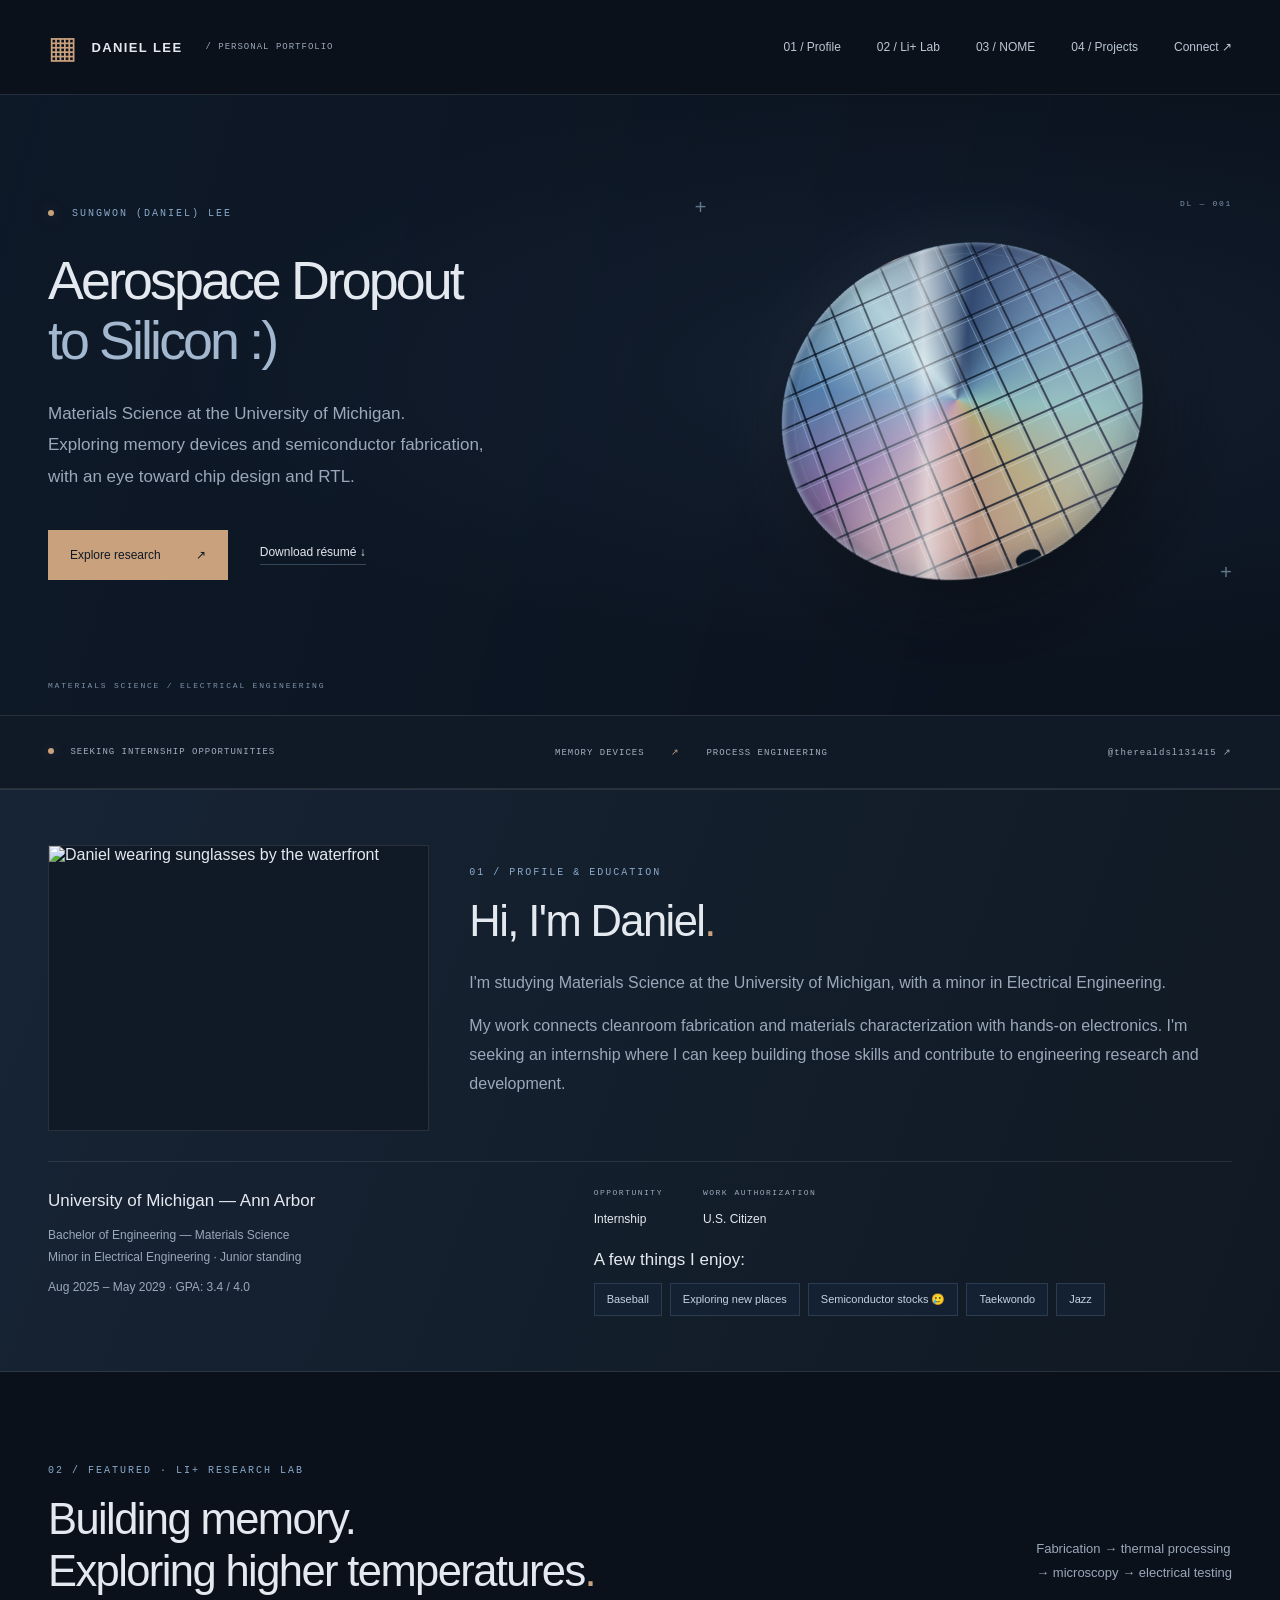
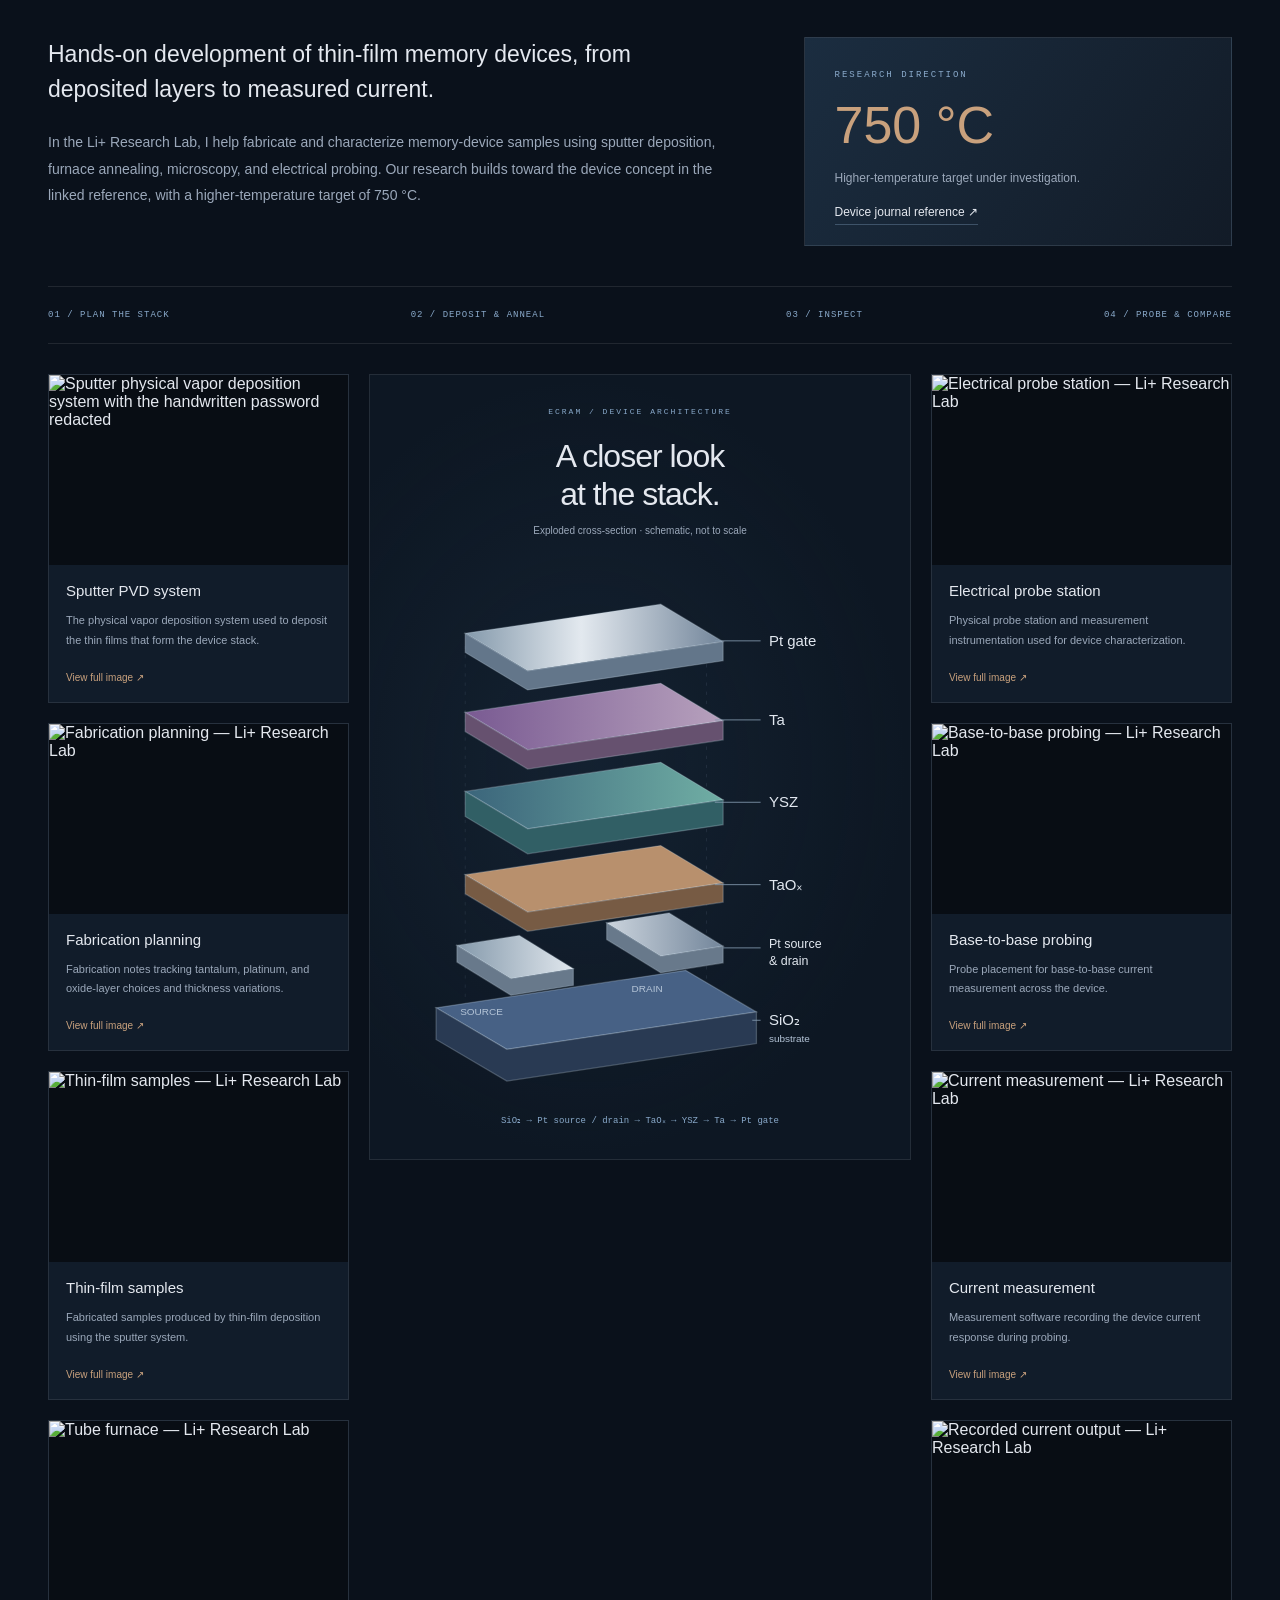
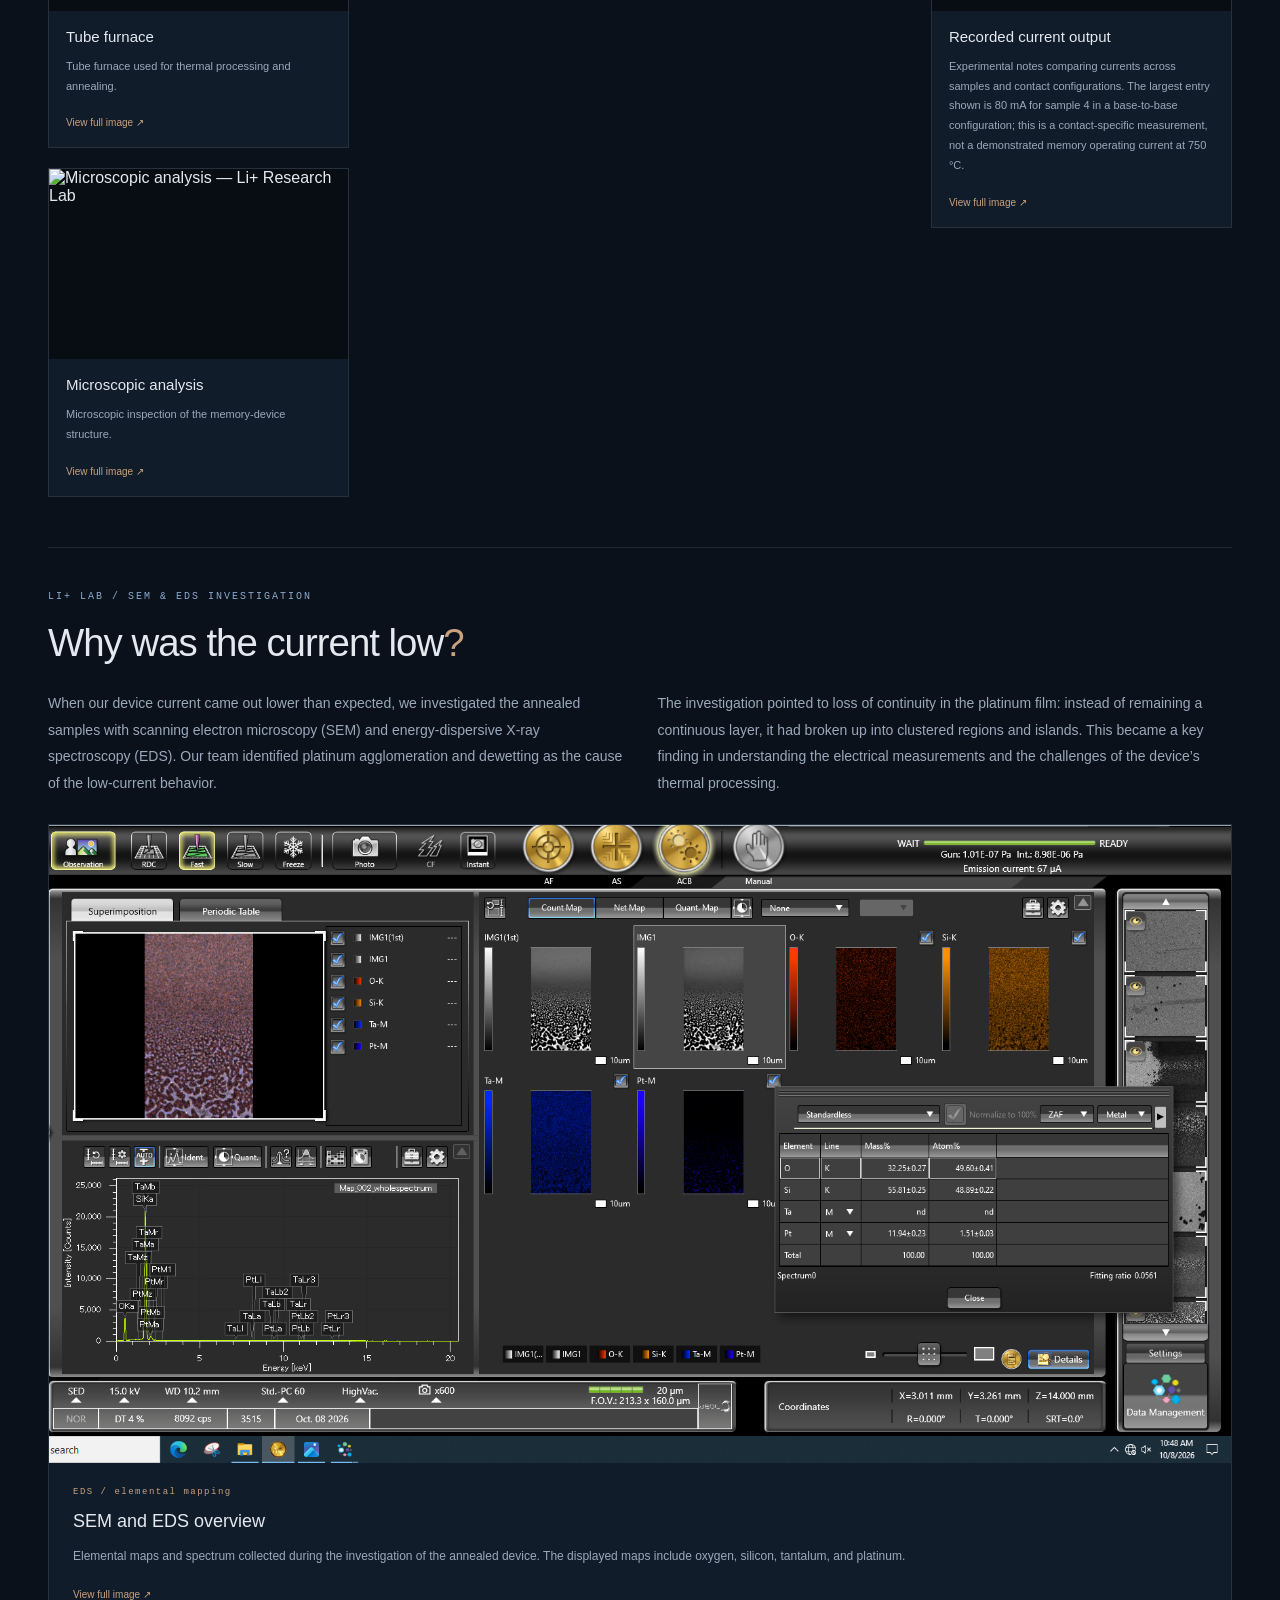
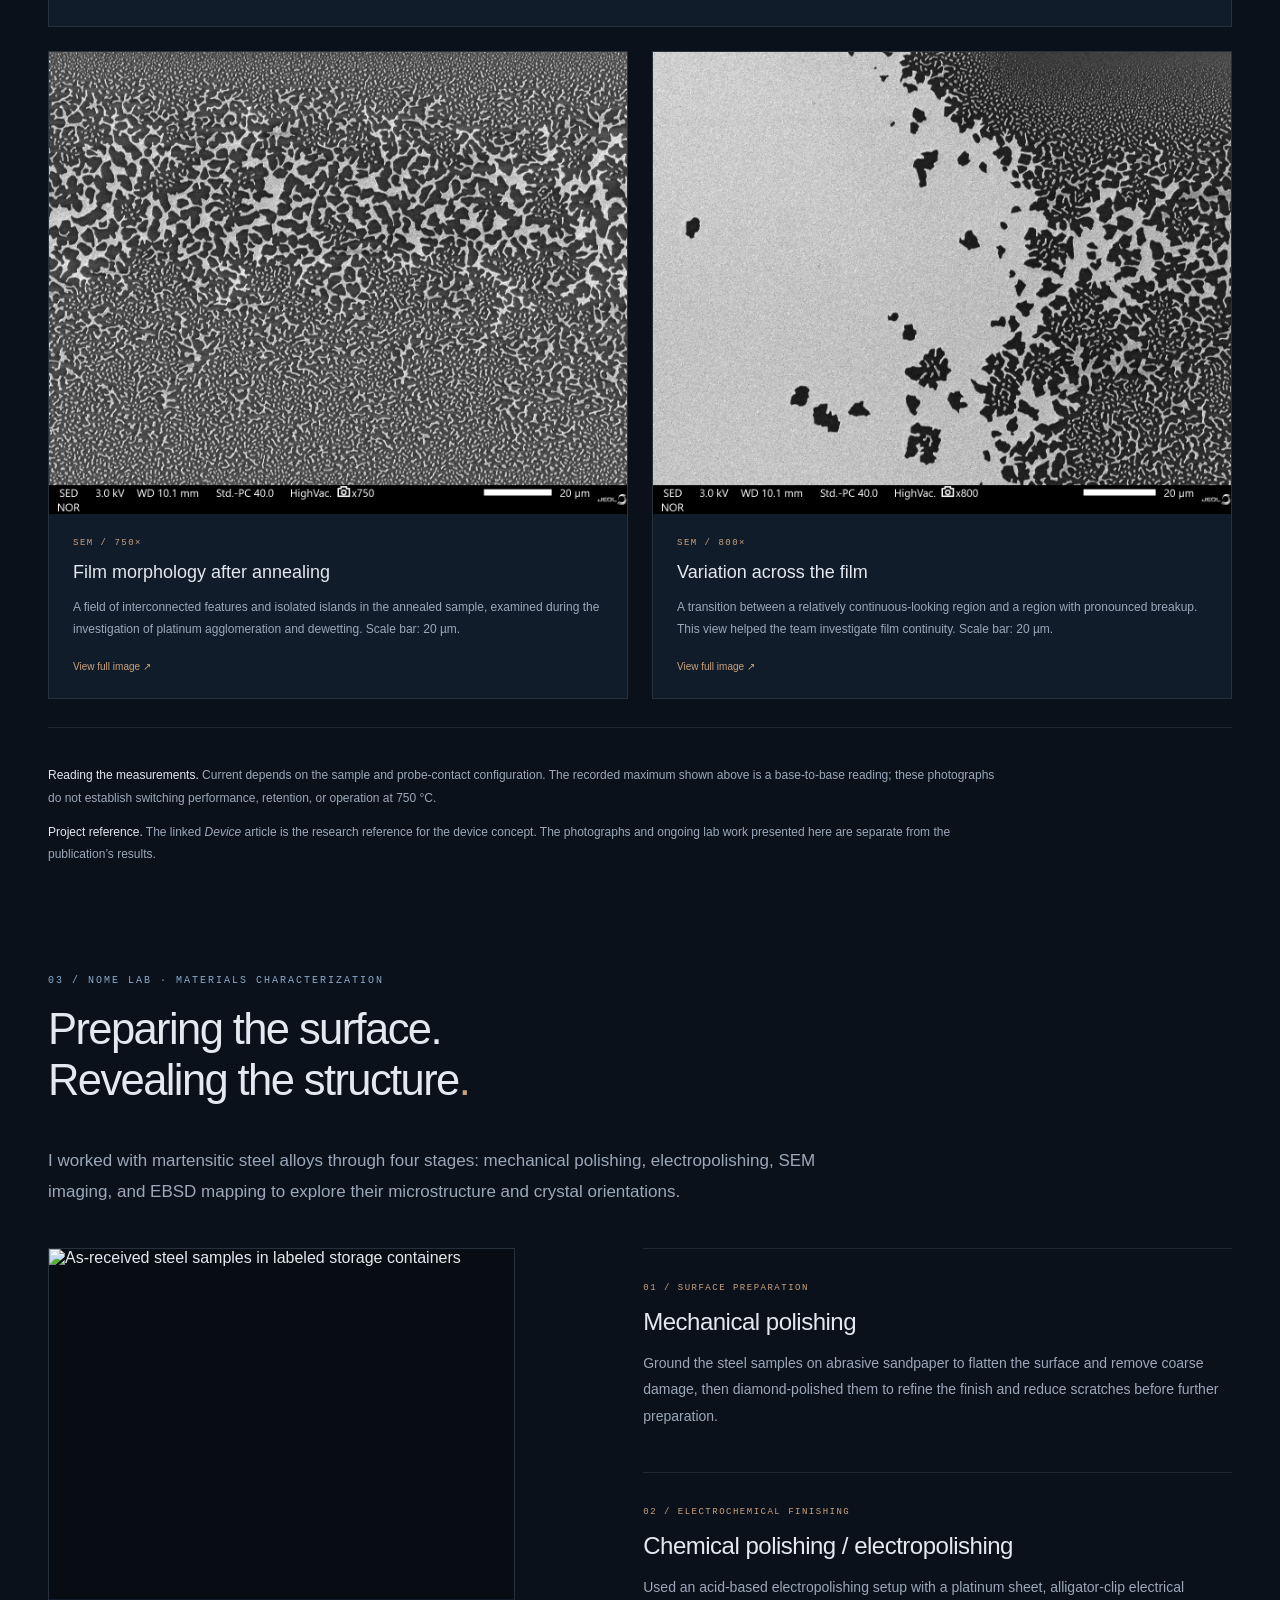
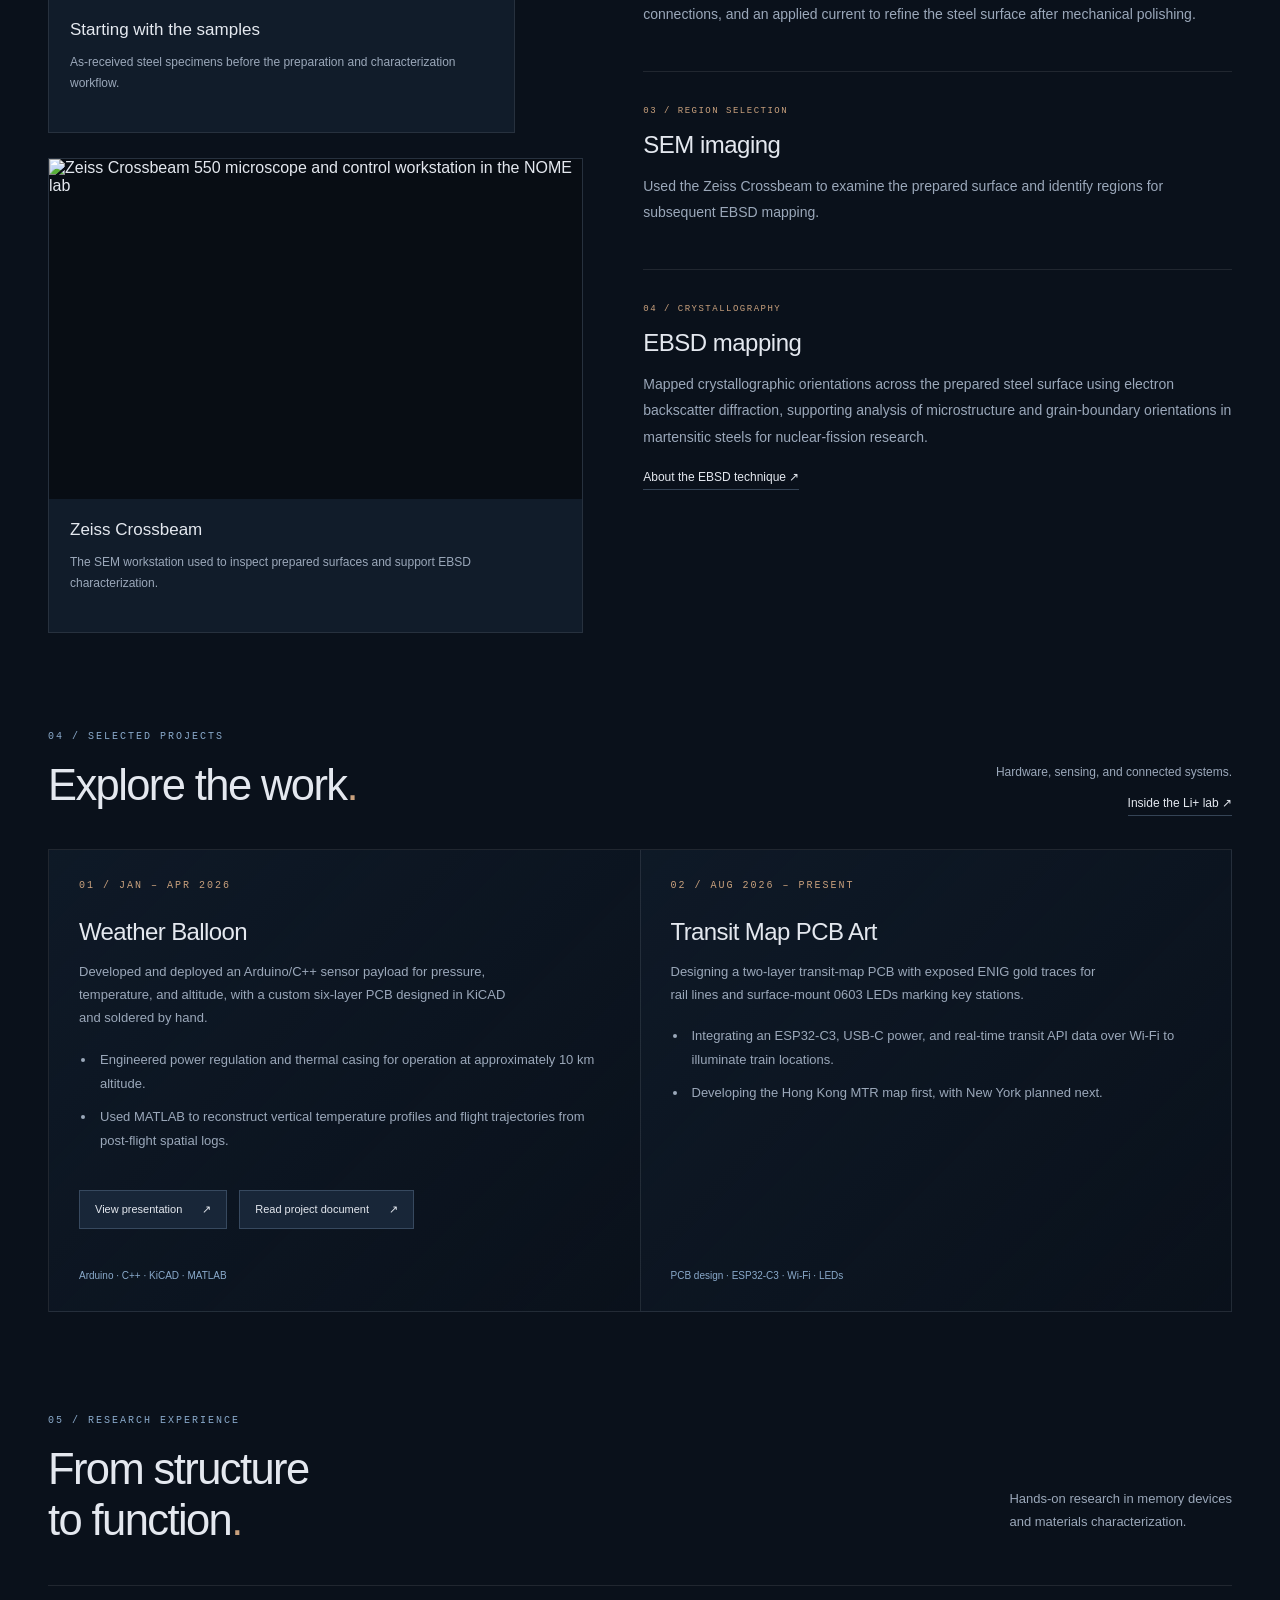
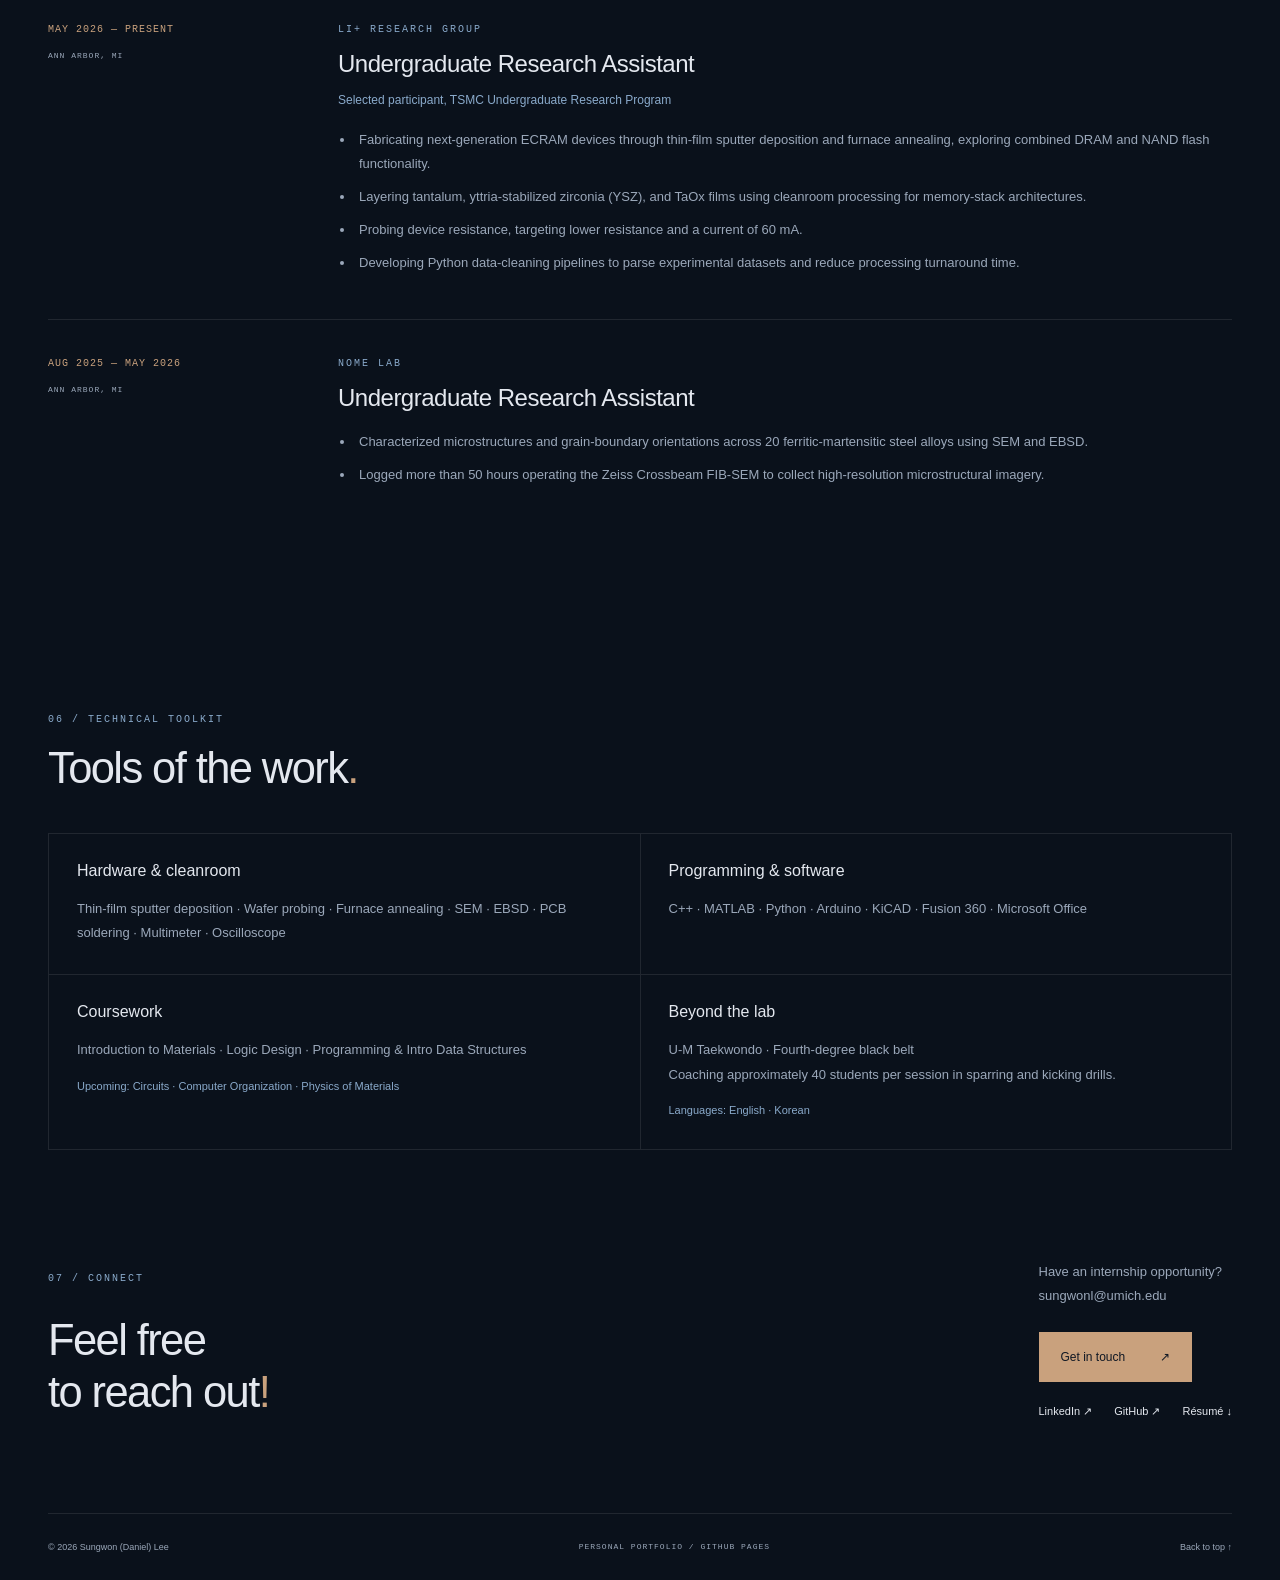
==== commit f68077e7: "Add files via upload" ====
--- a/index.html
+++ b/index.html
@@ -11,7 +11,7 @@
 <main id="main">
 <section class="hero"><div class="hero-glow" aria-hidden="true"></div><div class="wrap hero-inner"><div class="intro"><p class="eyebrow"><span class="dot"></span> SUNGWON (DANIEL) LEE</p><h1>Aerospace Dropout<br><span>to Silicon :)</span></h1><p class="lead">Materials Science at the University of Michigan.<br>Exploring memory devices and semiconductor fabrication,<br>with an eye toward chip design and RTL.</p><div class="actions"><a class="button" href="#lab-work">Explore research <span aria-hidden="true">↗</span></a><a class="text-link" href="resume.pdf" download>Download résumé ↓</a></div></div><div class="wafer-stage" aria-hidden="true"><div class="crosshair ch-one">+</div><div class="crosshair ch-two">+</div><div class="wafer"><div class="wafer-core"></div></div><span class="wafer-coordinate">DL — 001</span></div><div class="hero-bottom"><span>MATERIALS SCIENCE / ELECTRICAL ENGINEERING</span></div></div></section>
 <div class="status-strip"><div class="wrap status-inner"><span><i class="dot"></i> SEEKING INTERNSHIP OPPORTUNITIES</span><span>MEMORY DEVICES <b>↗</b> PROCESS ENGINEERING</span><a href="https://github.com/therealdsl131415">@therealdsl131415 ↗</a></div></div>
-<section id="about" class="about profile-compact"><div class="wrap"><div class="profile-top"><figure class="profile-portrait"><img src="assets/profile/daniel-waterfront.jpeg" alt="Daniel wearing sunglasses by the waterfront" loading="lazy" decoding="async"></figure><div class="profile-introduction"><p class="eyebrow">01 / PROFILE & EDUCATION</p><h2>Hi, I'm Daniel<span>.</span></h2><p>I'm studying Materials Science at the University of Michigan, with a minor in Electrical Engineering.</p><p>My work connects cleanroom fabrication and materials characterization with hands-on electronics. I'm seeking an internship where I can keep building those skills and contribute to engineering research and development.</p></div></div><div class="profile-details"><div class="education"><h3>University of Michigan — Ann Arbor</h3><p>Bachelor of Engineering — Materials Science<br>Minor in Electrical Engineering · Junior standing</p><p>Aug 2025 – May 2029 · GPA: 3.4 / 4.0</p></div><div class="profile-extra"><div class="facts"><div><span>OPPORTUNITY</span><strong>Internship</strong></div><div><span>WORK AUTHORIZATION</span><strong>U.S. Citizen</strong></div></div><div class="profile-interests"><p class="eyebrow">OUTSIDE THE LAB</p><h3>A few things I enjoy:</h3><ul><li>Baseball</li><li>Exploring new places</li><li>Semiconductor stocks 🥲</li><li>Taekwondo</li><li>Jazz</li></ul></div></div></div></div></section><section id="lab-work" class="lab-case wrap"><div class="section-head"><div><p class="eyebrow">02 / FEATURED · LI+ RESEARCH LAB</p><h2>Building memory.<br>Exploring higher temperatures<span>.</span></h2></div><p class="section-note">Fabrication → thermal processing<br>→ microscopy → electrical testing</p></div><div class="case-intro"><div><p class="case-lead">Hands-on development of thin-film memory devices, from deposited layers to measured current.</p><p>In the Li+ Research Lab, I help fabricate and characterize memory-device samples using sputter deposition, furnace annealing, microscopy, and electrical probing. Our research builds toward the device concept in the linked reference, with a higher-temperature target of 750 °C.</p></div><aside class="target-panel"><span>RESEARCH DIRECTION</span><strong>750 °C</strong><p>Higher-temperature target under investigation.</p><a class="text-link" href="https://www.cell.com/device/fulltext/S2666-9986(24)00580-5">Device journal reference ↗</a></aside></div><div class="process-strip"><span>01 / PLAN THE STACK</span><span>02 / DEPOSIT & ANNEAL</span><span>03 / INSPECT</span><span>04 / PROBE & COMPARE</span></div><div class="device-atlas"><div class="atlas-photos atlas-left"><figure class="lab-photo"><a href="assets/research/sputter-pvd-redacted.png" aria-label="Open full-size photo: Sputter PVD system"><img src="assets/research/sputter-pvd-redacted.png" alt="Sputter physical vapor deposition system with the handwritten password redacted" loading="lazy" decoding="async"></a><figcaption><h3>Sputter PVD system</h3><p>The physical vapor deposition system used to deposit the thin films that form the device stack.</p><a href="assets/research/sputter-pvd-redacted.png" class="photo-link">View full image ↗</a></figcaption></figure><figure class="lab-photo"><a href="assets/research/IMG_5094.jpeg" aria-label="Open full-size photo: Fabrication planning"><img src="assets/research/IMG_5094.jpeg" alt="Fabrication planning — Li+ Research Lab" loading="lazy" decoding="async"></a><figcaption><h3>Fabrication planning</h3><p>Fabrication notes tracking tantalum, platinum, and oxide-layer choices and thickness variations.</p><a href="assets/research/IMG_5094.jpeg" class="photo-link">View full image ↗</a></figcaption></figure><figure class="lab-photo"><a href="assets/research/IMG_5149.jpeg" aria-label="Open full-size photo: Thin-film samples"><img src="assets/research/IMG_5149.jpeg" alt="Thin-film samples — Li+ Research Lab" loading="lazy" decoding="async"></a><figcaption><h3>Thin-film samples</h3><p>Fabricated samples produced by thin-film deposition using the sputter system.</p><a href="assets/research/IMG_5149.jpeg" class="photo-link">View full image ↗</a></figcaption></figure><figure class="lab-photo"><a href="assets/research/IMG_5153.jpeg" aria-label="Open full-size photo: Tube furnace"><img src="assets/research/IMG_5153.jpeg" alt="Tube furnace — Li+ Research Lab" loading="lazy" decoding="async"></a><figcaption><h3>Tube furnace</h3><p>Tube furnace used for thermal processing and annealing.</p><a href="assets/research/IMG_5153.jpeg" class="photo-link">View full image ↗</a></figcaption></figure><figure class="lab-photo"><a href="assets/research/IMG_5110.jpeg" aria-label="Open full-size photo: Microscopic analysis"><img src="assets/research/IMG_5110.jpeg" alt="Microscopic analysis — Li+ Research Lab" loading="lazy" decoding="async"></a><figcaption><h3>Microscopic analysis</h3><p>Microscopic inspection of the memory-device structure.</p><a href="assets/research/IMG_5110.jpeg" class="photo-link">View full image ↗</a></figcaption></figure></div><figure class="device-diagram"><figcaption><p class="eyebrow">ECRAM / DEVICE ARCHITECTURE</p><h3>A closer look<br>at the stack.</h3><p>Exploded cross-section · schematic, not to scale</p></figcaption><svg viewBox="0 0 620 670" role="img" aria-labelledby="stack-title stack-desc"><title id="stack-title">ECRAM layer stack</title><desc id="stack-desc">From bottom to top: silicon dioxide substrate; separate platinum source and drain; tantalum oxide; yttria-stabilized zirconia; tantalum; platinum gate. Layer spacing is exaggerated.</desc><defs><linearGradient id="pt"><stop stop-color="#8499ab"/><stop offset=".45" stop-color="#e3e9ef"/><stop offset="1" stop-color="#72859a"/></linearGradient><linearGradient id="oxide"><stop stop-color="#3b657b"/><stop offset="1" stop-color="#70aea4"/></linearGradient><linearGradient id="ta"><stop stop-color="#795a92"/><stop offset="1" stop-color="#b7a1bd"/></linearGradient></defs><g stroke="#a4b7cc22" stroke-dasharray="4 7"><path d="M100 120V555M390 120V555"/></g><g stroke="#d1e3ef40" stroke-width="1.5"><path d="M100 105l235 -35 75 45 -235 35z" fill="url(#pt)"/><path d="M100 105v23l75 45 235 -35v-23l-235 35z" fill="#63768a"/><path d="M100 200l235 -35 75 45 -235 35z" fill="url(#ta)"/><path d="M100 200v23l75 45 235 -35v-23l-235 35z" fill="#66516f"/><path d="M100 295l235 -35 75 45 -235 35z" fill="url(#oxide)"/><path d="M100 295v30l75 45 235 -35v-30l-235 35z" fill="#315f65"/><path d="M100 395l235 -35 75 45 -235 35z" fill="#b8906d"/><path d="M100 395v23l75 45 235 -35v-23l-235 35z" fill="#775b44"/><path d="M90 480l75 -12 65 40 -75 12z M270 453l75 -12 65 40 -75 12z" fill="url(#pt)"/><path d="M90 480v20l65 40 75 -12v-20l-75 12z M270 453v20l65 40 75 -12v-20l-75 12z" fill="#68798b"/><path d="M65 555l300 -45 85 50 -300 45z" fill="#476185"/><path d="M65 555v38l85 50 300 -45v-38l-300 45z" fill="#293a53"/></g><g stroke="#859ab0" stroke-width="1" fill="none"><path d="M400 114h55M400 209h55M400 308h55M400 407h55M410 483h45M445 570h10"/></g><g fill="#e1e7ef" font-family="Arial,sans-serif" font-size="18"><text x="465" y="120">Pt gate</text><text x="465" y="215">Ta</text><text x="465" y="314">YSZ</text><text x="465" y="413">TaOₓ</text><text x="465" y="483" font-size="15">Pt source</text><text x="465" y="503" font-size="15">&amp; drain</text><text x="465" y="576">SiO₂</text></g><g fill="#b4c4d7" font-family="Arial,sans-serif" font-size="12"><text x="94" y="564">SOURCE</text><text x="300" y="536">DRAIN</text><text x="465" y="596">substrate</text></g></svg><p class="stack-foot">SiO₂ → Pt source / drain → TaOₓ → YSZ → Ta → Pt gate</p></figure><div class="atlas-photos atlas-right"><figure class="lab-photo"><a href="assets/research/IMG_5152.jpeg" aria-label="Open full-size photo: Electrical probe station"><img src="assets/research/IMG_5152.jpeg" alt="Electrical probe station — Li+ Research Lab" loading="lazy" decoding="async"></a><figcaption><h3>Electrical probe station</h3><p>Physical probe station and measurement instrumentation used for device characterization.</p><a href="assets/research/IMG_5152.jpeg" class="photo-link">View full image ↗</a></figcaption></figure><figure class="lab-photo"><a href="assets/research/IMG_5115.jpeg" aria-label="Open full-size photo: Base-to-base probing"><img src="assets/research/IMG_5115.jpeg" alt="Base-to-base probing — Li+ Research Lab" loading="lazy" decoding="async"></a><figcaption><h3>Base-to-base probing</h3><p>Probe placement for base-to-base current measurement across the device.</p><a href="assets/research/IMG_5115.jpeg" class="photo-link">View full image ↗</a></figcaption></figure><figure class="lab-photo"><a href="assets/research/IMG_5071.jpeg" aria-label="Open full-size photo: Current measurement"><img src="assets/research/IMG_5071.jpeg" alt="Current measurement — Li+ Research Lab" loading="lazy" decoding="async"></a><figcaption><h3>Current measurement</h3><p>Measurement software recording the device current response during probing.</p><a href="assets/research/IMG_5071.jpeg" class="photo-link">View full image ↗</a></figcaption></figure><figure class="lab-photo"><a href="assets/research/IMG_5093.jpeg" aria-label="Open full-size photo: Recorded current output"><img src="assets/research/IMG_5093.jpeg" alt="Recorded current output — Li+ Research Lab" loading="lazy" decoding="async"></a><figcaption><h3>Recorded current output</h3><p>Experimental notes comparing currents across samples and contact configurations. The largest entry shown is 80 mA for sample 4 in a base-to-base configuration; this is a contact-specific measurement, not a demonstrated memory operating current at 750 °C.</p><a href="assets/research/IMG_5093.jpeg" class="photo-link">View full image ↗</a></figcaption></figure></div></div><div class="research-context"><p><strong>Reading the measurements.</strong> Current depends on the sample and probe-contact configuration. The recorded maximum shown above is a base-to-base reading; these photographs do not establish switching performance, retention, or operation at 750 °C.</p><p><strong>Project reference.</strong> The linked <em>Device</em> article is the research reference for the device concept. The photographs and ongoing lab work presented here are separate from the publication’s results.</p></div></section><section id="nome-work" class="nome-case wrap"><div class="section-head"><div><p class="eyebrow">03 / NOME LAB · MATERIALS CHARACTERIZATION</p><h2>Preparing the surface.<br>Revealing the structure<span>.</span></h2></div></div><p class="nome-intro">I worked with martensitic steel alloys through four stages: mechanical polishing, electropolishing, SEM imaging, and EBSD mapping to explore their microstructure and crystal orientations.</p><div class="nome-layout"><div class="nome-images"><figure class="lab-photo"><a href="assets/nome/IMG_5155.jpeg"><img src="assets/nome/IMG_5155.jpeg" alt="As-received steel samples in labeled storage containers" loading="lazy"></a><figcaption><h3>Starting with the samples</h3><p>As-received steel specimens before the preparation and characterization workflow.</p></figcaption></figure><figure class="lab-photo"><a href="assets/nome/IMG_4115.jpeg"><img src="assets/nome/IMG_4115.jpeg" alt="Zeiss Crossbeam 550 microscope and control workstation in the NOME lab" loading="lazy"></a><figcaption><h3>Zeiss Crossbeam</h3><p>The SEM workstation used to inspect prepared surfaces and support EBSD characterization.</p></figcaption></figure></div><ol class="nome-stages"><li><span>01 / SURFACE PREPARATION</span><h3>Mechanical polishing</h3><p>Ground the steel samples on abrasive sandpaper to flatten the surface and remove coarse damage, then diamond-polished them to refine the finish and reduce scratches before further preparation.</p></li><li><span>02 / ELECTROCHEMICAL FINISHING</span><h3>Chemical polishing / electropolishing</h3><p>Used an acid-based electropolishing setup with a platinum sheet, alligator-clip electrical connections, and an applied current to refine the steel surface after mechanical polishing.</p></li><li><span>03 / REGION SELECTION</span><h3>SEM imaging</h3><p>Used the Zeiss Crossbeam to examine the prepared surface and identify regions for subsequent EBSD mapping.</p></li><li><span>04 / CRYSTALLOGRAPHY</span><h3>EBSD mapping</h3><p>Mapped crystallographic orientations across the prepared steel surface using electron backscatter diffraction, supporting analysis of microstructure and grain-boundary orientations in martensitic steels for nuclear-fission research.</p><a class="text-link" href="https://www.ebsd.com/">About the EBSD technique ↗</a></li></ol></div></section><section id="projects" class="projects wrap"><div class="section-head"><div><p class="eyebrow">04 / SELECTED PROJECTS</p><h2>Explore the work<span>.</span></h2></div><div class="section-aside"><p>Hardware, sensing, and connected systems.</p><a class="text-link" href="#lab-work">Inside the Li+ lab ↗</a></div></div><div class="project-list featured-projects">
+<section id="about" class="about profile-compact"><div class="wrap"><div class="profile-top"><figure class="profile-portrait"><img src="assets/profile/daniel-waterfront.jpeg" alt="Daniel wearing sunglasses by the waterfront" loading="lazy" decoding="async"></figure><div class="profile-introduction"><p class="eyebrow">01 / PROFILE & EDUCATION</p><h2>Hi, I'm Daniel<span>.</span></h2><p>I'm studying Materials Science at the University of Michigan, with a minor in Electrical Engineering.</p><p>My work connects cleanroom fabrication and materials characterization with hands-on electronics. I'm seeking an internship where I can keep building those skills and contribute to engineering research and development.</p></div></div><div class="profile-details"><div class="education"><h3>University of Michigan — Ann Arbor</h3><p>Bachelor of Engineering — Materials Science<br>Minor in Electrical Engineering · Junior standing</p><p>Aug 2025 – May 2029 · GPA: 3.4 / 4.0</p></div><div class="profile-extra"><div class="facts"><div><span>OPPORTUNITY</span><strong>Internship</strong></div><div><span>WORK AUTHORIZATION</span><strong>U.S. Citizen</strong></div></div><div class="profile-interests"><p class="eyebrow">OUTSIDE THE LAB</p><h3>A few things I enjoy:</h3><ul><li>Baseball</li><li>Exploring new places</li><li>Semiconductor stocks 🥲</li><li>Taekwondo</li><li>Jazz</li></ul></div></div></div></div></section><section id="lab-work" class="lab-case wrap"><div class="section-head"><div><p class="eyebrow">02 / FEATURED · LI+ RESEARCH LAB</p><h2>Building memory.<br>Exploring higher temperatures<span>.</span></h2></div><p class="section-note">Fabrication → thermal processing<br>→ microscopy → electrical testing</p></div><div class="case-intro"><div><p class="case-lead">Hands-on development of thin-film memory devices, from deposited layers to measured current.</p><p>In the Li+ Research Lab, I help fabricate and characterize memory-device samples using sputter deposition, furnace annealing, microscopy, and electrical probing. Our research builds toward the device concept in the linked reference, with a higher-temperature target of 750 °C.</p></div><aside class="target-panel"><span>RESEARCH DIRECTION</span><strong>750 °C</strong><p>Higher-temperature target under investigation.</p><a class="text-link" href="https://www.cell.com/device/fulltext/S2666-9986(24)00580-5">Device journal reference ↗</a></aside></div><div class="process-strip"><span>01 / PLAN THE STACK</span><span>02 / DEPOSIT & ANNEAL</span><span>03 / INSPECT</span><span>04 / PROBE & COMPARE</span></div><div class="device-atlas"><div class="atlas-photos atlas-left"><figure class="lab-photo"><a href="assets/research/sputter-pvd-redacted.png" aria-label="Open full-size photo: Sputter PVD system"><img src="assets/research/sputter-pvd-redacted.png" alt="Sputter physical vapor deposition system with the handwritten password redacted" loading="lazy" decoding="async"></a><figcaption><h3>Sputter PVD system</h3><p>The physical vapor deposition system used to deposit the thin films that form the device stack.</p><a href="assets/research/sputter-pvd-redacted.png" class="photo-link">View full image ↗</a></figcaption></figure><figure class="lab-photo"><a href="assets/research/IMG_5094.jpeg" aria-label="Open full-size photo: Fabrication planning"><img src="assets/research/IMG_5094.jpeg" alt="Fabrication planning — Li+ Research Lab" loading="lazy" decoding="async"></a><figcaption><h3>Fabrication planning</h3><p>Fabrication notes tracking tantalum, platinum, and oxide-layer choices and thickness variations.</p><a href="assets/research/IMG_5094.jpeg" class="photo-link">View full image ↗</a></figcaption></figure><figure class="lab-photo"><a href="assets/research/IMG_5149.jpeg" aria-label="Open full-size photo: Thin-film samples"><img src="assets/research/IMG_5149.jpeg" alt="Thin-film samples — Li+ Research Lab" loading="lazy" decoding="async"></a><figcaption><h3>Thin-film samples</h3><p>Fabricated samples produced by thin-film deposition using the sputter system.</p><a href="assets/research/IMG_5149.jpeg" class="photo-link">View full image ↗</a></figcaption></figure><figure class="lab-photo"><a href="assets/research/IMG_5153.jpeg" aria-label="Open full-size photo: Tube furnace"><img src="assets/research/IMG_5153.jpeg" alt="Tube furnace — Li+ Research Lab" loading="lazy" decoding="async"></a><figcaption><h3>Tube furnace</h3><p>Tube furnace used for thermal processing and annealing.</p><a href="assets/research/IMG_5153.jpeg" class="photo-link">View full image ↗</a></figcaption></figure><figure class="lab-photo"><a href="assets/research/IMG_5110.jpeg" aria-label="Open full-size photo: Microscopic analysis"><img src="assets/research/IMG_5110.jpeg" alt="Microscopic analysis — Li+ Research Lab" loading="lazy" decoding="async"></a><figcaption><h3>Microscopic analysis</h3><p>Microscopic inspection of the memory-device structure.</p><a href="assets/research/IMG_5110.jpeg" class="photo-link">View full image ↗</a></figcaption></figure></div><figure class="device-diagram"><figcaption><p class="eyebrow">ECRAM / DEVICE ARCHITECTURE</p><h3>A closer look<br>at the stack.</h3><p>Exploded cross-section · schematic, not to scale</p></figcaption><svg viewBox="0 0 620 670" role="img" aria-labelledby="stack-title stack-desc"><title id="stack-title">ECRAM layer stack</title><desc id="stack-desc">From bottom to top: silicon dioxide substrate; separate platinum source and drain; tantalum oxide; yttria-stabilized zirconia; tantalum; platinum gate. Layer spacing is exaggerated.</desc><defs><linearGradient id="pt"><stop stop-color="#8499ab"/><stop offset=".45" stop-color="#e3e9ef"/><stop offset="1" stop-color="#72859a"/></linearGradient><linearGradient id="oxide"><stop stop-color="#3b657b"/><stop offset="1" stop-color="#70aea4"/></linearGradient><linearGradient id="ta"><stop stop-color="#795a92"/><stop offset="1" stop-color="#b7a1bd"/></linearGradient></defs><g stroke="#a4b7cc22" stroke-dasharray="4 7"><path d="M100 120V555M390 120V555"/></g><g stroke="#d1e3ef40" stroke-width="1.5"><path d="M100 105l235 -35 75 45 -235 35z" fill="url(#pt)"/><path d="M100 105v23l75 45 235 -35v-23l-235 35z" fill="#63768a"/><path d="M100 200l235 -35 75 45 -235 35z" fill="url(#ta)"/><path d="M100 200v23l75 45 235 -35v-23l-235 35z" fill="#66516f"/><path d="M100 295l235 -35 75 45 -235 35z" fill="url(#oxide)"/><path d="M100 295v30l75 45 235 -35v-30l-235 35z" fill="#315f65"/><path d="M100 395l235 -35 75 45 -235 35z" fill="#b8906d"/><path d="M100 395v23l75 45 235 -35v-23l-235 35z" fill="#775b44"/><path d="M90 480l75 -12 65 40 -75 12z M270 453l75 -12 65 40 -75 12z" fill="url(#pt)"/><path d="M90 480v20l65 40 75 -12v-20l-75 12z M270 453v20l65 40 75 -12v-20l-75 12z" fill="#68798b"/><path d="M65 555l300 -45 85 50 -300 45z" fill="#476185"/><path d="M65 555v38l85 50 300 -45v-38l-300 45z" fill="#293a53"/></g><g stroke="#859ab0" stroke-width="1" fill="none"><path d="M400 114h55M400 209h55M400 308h55M400 407h55M410 483h45M445 570h10"/></g><g fill="#e1e7ef" font-family="Arial,sans-serif" font-size="18"><text x="465" y="120">Pt gate</text><text x="465" y="215">Ta</text><text x="465" y="314">YSZ</text><text x="465" y="413">TaOₓ</text><text x="465" y="483" font-size="15">Pt source</text><text x="465" y="503" font-size="15">&amp; drain</text><text x="465" y="576">SiO₂</text></g><g fill="#b4c4d7" font-family="Arial,sans-serif" font-size="12"><text x="94" y="564">SOURCE</text><text x="300" y="536">DRAIN</text><text x="465" y="596">substrate</text></g></svg><p class="stack-foot">SiO₂ → Pt source / drain → TaOₓ → YSZ → Ta → Pt gate</p></figure><div class="atlas-photos atlas-right"><figure class="lab-photo"><a href="assets/research/IMG_5152.jpeg" aria-label="Open full-size photo: Electrical probe station"><img src="assets/research/IMG_5152.jpeg" alt="Electrical probe station — Li+ Research Lab" loading="lazy" decoding="async"></a><figcaption><h3>Electrical probe station</h3><p>Physical probe station and measurement instrumentation used for device characterization.</p><a href="assets/research/IMG_5152.jpeg" class="photo-link">View full image ↗</a></figcaption></figure><figure class="lab-photo"><a href="assets/research/IMG_5115.jpeg" aria-label="Open full-size photo: Base-to-base probing"><img src="assets/research/IMG_5115.jpeg" alt="Base-to-base probing — Li+ Research Lab" loading="lazy" decoding="async"></a><figcaption><h3>Base-to-base probing</h3><p>Probe placement for base-to-base current measurement across the device.</p><a href="assets/research/IMG_5115.jpeg" class="photo-link">View full image ↗</a></figcaption></figure><figure class="lab-photo"><a href="assets/research/IMG_5071.jpeg" aria-label="Open full-size photo: Current measurement"><img src="assets/research/IMG_5071.jpeg" alt="Current measurement — Li+ Research Lab" loading="lazy" decoding="async"></a><figcaption><h3>Current measurement</h3><p>Measurement software recording the device current response during probing.</p><a href="assets/research/IMG_5071.jpeg" class="photo-link">View full image ↗</a></figcaption></figure><figure class="lab-photo"><a href="assets/research/IMG_5093.jpeg" aria-label="Open full-size photo: Recorded current output"><img src="assets/research/IMG_5093.jpeg" alt="Recorded current output — Li+ Research Lab" loading="lazy" decoding="async"></a><figcaption><h3>Recorded current output</h3><p>Experimental notes comparing currents across samples and contact configurations. The largest entry shown is 80 mA for sample 4 in a base-to-base configuration; this is a contact-specific measurement, not a demonstrated memory operating current at 750 °C.</p><a href="assets/research/IMG_5093.jpeg" class="photo-link">View full image ↗</a></figcaption></figure></div></div><section class="failure-analysis" aria-labelledby="failure-heading"><div class="section-head"><div><p class="eyebrow">LI+ LAB / SEM & EDS INVESTIGATION</p><h3 id="failure-heading">Why was the current low<span>?</span></h3></div></div><div class="failure-story"><p>When our device current came out lower than expected, we investigated the annealed samples with scanning electron microscopy (SEM) and energy-dispersive X-ray spectroscopy (EDS). Our team identified platinum agglomeration and dewetting as the cause of the low-current behavior.</p><p>The investigation pointed to loss of continuity in the platinum film: instead of remaining a continuous layer, it had broken up into clustered regions and islands. This became a key finding in understanding the electrical measurements and the challenges of the device’s thermal processing.</p></div><div class="failure-gallery"><figure class="lab-photo"><a href="assets/research/pt-annealing-eds.png" aria-label="Open full-size image: SEM and EDS overview"><img src="assets/research/pt-annealing-eds.png" alt="SEM and EDS overview — Li+ lab platinum annealing investigation" loading="lazy" decoding="async"></a><figcaption><p class="micrograph-tag">EDS / elemental mapping</p><h4>SEM and EDS overview</h4><p>Elemental maps and spectrum collected during the investigation of the annealed device. The displayed maps include oxygen, silicon, tantalum, and platinum.</p><a class="photo-link" href="assets/research/pt-annealing-eds.png">View full image ↗</a></figcaption></figure><figure class="lab-photo"><a href="assets/research/pt-annealing-sem-750x.png" aria-label="Open full-size image: Film morphology after annealing"><img src="assets/research/pt-annealing-sem-750x.png" alt="Film morphology after annealing — Li+ lab platinum annealing investigation" loading="lazy" decoding="async"></a><figcaption><p class="micrograph-tag">SEM / 750×</p><h4>Film morphology after annealing</h4><p>A field of interconnected features and isolated islands in the annealed sample, examined during the investigation of platinum agglomeration and dewetting. Scale bar: 20 µm.</p><a class="photo-link" href="assets/research/pt-annealing-sem-750x.png">View full image ↗</a></figcaption></figure><figure class="lab-photo"><a href="assets/research/pt-annealing-sem-800x.png" aria-label="Open full-size image: Variation across the film"><img src="assets/research/pt-annealing-sem-800x.png" alt="Variation across the film — Li+ lab platinum annealing investigation" loading="lazy" decoding="async"></a><figcaption><p class="micrograph-tag">SEM / 800×</p><h4>Variation across the film</h4><p>A transition between a relatively continuous-looking region and a region with pronounced breakup. This view helped the team investigate film continuity. Scale bar: 20 µm.</p><a class="photo-link" href="assets/research/pt-annealing-sem-800x.png">View full image ↗</a></figcaption></figure></div></section><div class="research-context"><p><strong>Reading the measurements.</strong> Current depends on the sample and probe-contact configuration. The recorded maximum shown above is a base-to-base reading; these photographs do not establish switching performance, retention, or operation at 750 °C.</p><p><strong>Project reference.</strong> The linked <em>Device</em> article is the research reference for the device concept. The photographs and ongoing lab work presented here are separate from the publication’s results.</p></div></section><section id="nome-work" class="nome-case wrap"><div class="section-head"><div><p class="eyebrow">03 / NOME LAB · MATERIALS CHARACTERIZATION</p><h2>Preparing the surface.<br>Revealing the structure<span>.</span></h2></div></div><p class="nome-intro">I worked with martensitic steel alloys through four stages: mechanical polishing, electropolishing, SEM imaging, and EBSD mapping to explore their microstructure and crystal orientations.</p><div class="nome-layout"><div class="nome-images"><figure class="lab-photo"><a href="assets/nome/IMG_5155.jpeg"><img src="assets/nome/IMG_5155.jpeg" alt="As-received steel samples in labeled storage containers" loading="lazy"></a><figcaption><h3>Starting with the samples</h3><p>As-received steel specimens before the preparation and characterization workflow.</p></figcaption></figure><figure class="lab-photo"><a href="assets/nome/IMG_4115.jpeg"><img src="assets/nome/IMG_4115.jpeg" alt="Zeiss Crossbeam 550 microscope and control workstation in the NOME lab" loading="lazy"></a><figcaption><h3>Zeiss Crossbeam</h3><p>The SEM workstation used to inspect prepared surfaces and support EBSD characterization.</p></figcaption></figure></div><ol class="nome-stages"><li><span>01 / SURFACE PREPARATION</span><h3>Mechanical polishing</h3><p>Ground the steel samples on abrasive sandpaper to flatten the surface and remove coarse damage, then diamond-polished them to refine the finish and reduce scratches before further preparation.</p></li><li><span>02 / ELECTROCHEMICAL FINISHING</span><h3>Chemical polishing / electropolishing</h3><p>Used an acid-based electropolishing setup with a platinum sheet, alligator-clip electrical connections, and an applied current to refine the steel surface after mechanical polishing.</p></li><li><span>03 / REGION SELECTION</span><h3>SEM imaging</h3><p>Used the Zeiss Crossbeam to examine the prepared surface and identify regions for subsequent EBSD mapping.</p></li><li><span>04 / CRYSTALLOGRAPHY</span><h3>EBSD mapping</h3><p>Mapped crystallographic orientations across the prepared steel surface using electron backscatter diffraction, supporting analysis of microstructure and grain-boundary orientations in martensitic steels for nuclear-fission research.</p><a class="text-link" href="https://www.ebsd.com/">About the EBSD technique ↗</a></li></ol></div></section><section id="projects" class="projects wrap"><div class="section-head"><div><p class="eyebrow">04 / SELECTED PROJECTS</p><h2>Explore the work<span>.</span></h2></div><div class="section-aside"><p>Hardware, sensing, and connected systems.</p><a class="text-link" href="#lab-work">Inside the Li+ lab ↗</a></div></div><div class="project-list featured-projects">
 <article class="project"><span class="project-number">01 / JAN – APR 2026</span><div><h3>Weather Balloon</h3><p>Developed and deployed an Arduino/C++ sensor payload for pressure, temperature, and altitude, with a custom six-layer PCB designed in KiCAD and soldered by hand.</p><ul><li>Engineered power regulation and thermal casing for operation at approximately 10 km altitude.</li><li>Used MATLAB to reconstruct vertical temperature profiles and flight trajectories from post-flight spatial logs.</li></ul></div><div class="project-resources" aria-label="Weather Balloon resources"><a href="https://docs.google.com/presentation/d/1EqkfdH5QxoZbfztpr7MkmP1BURlcvk5NFv8J9XKySSs/edit?slide=id.p#slide=id.p">View presentation <span aria-hidden="true">↗</span></a><a href="https://docs.google.com/document/d/1X1YZ4zI3Iac0_KP1IK_MSDX7iE5QyLziAY9HEgUtvtA/edit?tab=t.0">Read project document <span aria-hidden="true">↗</span></a></div><div class="project-meta"><span>Arduino · C++ · KiCAD · MATLAB</span></div></article>
 <article class="project"><span class="project-number">02 / AUG 2026 – PRESENT</span><div><h3>Transit Map PCB Art</h3><p>Designing a two-layer transit-map PCB with exposed ENIG gold traces for rail lines and surface-mount 0603 LEDs marking key stations.</p><ul><li>Integrating an ESP32-C3, USB-C power, and real-time transit API data over Wi-Fi to illuminate train locations.</li><li>Developing the Hong Kong MTR map first, with New York planned next.</li></ul></div><div class="project-meta"><span>PCB design · ESP32-C3 · Wi-Fi · LEDs</span></div></article>
 </div></section>
--- a/styles.css
+++ b/styles.css
@@ -21,3 +21,5 @@
 
 /* Compact profile: short portrait row and a balanced detail row. */
 .profile-compact{padding:55px 0}.profile-top{display:grid;grid-template-columns:minmax(220px,.8fr) minmax(0,1.6fr);gap:40px;align-items:center}.profile-compact .profile-portrait{margin:0;max-width:none;width:100%;border:1px solid var(--line)}.profile-compact .profile-portrait img{width:100%;height:auto;aspect-ratio:4/3;object-fit:cover}.profile-introduction .eyebrow{margin-bottom:15px}.profile-introduction h2{margin-bottom:22px}.profile-introduction>p:not(.eyebrow){font-size:16px;line-height:1.8;color:var(--muted);margin:0 0 14px}.profile-introduction>p:not(.eyebrow):first-of-type{color:var(--ink)}.profile-details{display:grid;grid-template-columns:1fr 1.25fr;gap:35px;border-top:1px solid var(--line);margin-top:30px;padding-top:26px}.profile-details .education{margin:0;padding:0;border:0}.profile-details .education p{margin:8px 0}.profile-details .facts{margin:0;padding:0;border:0;gap:40px}.profile-details .profile-interests{margin:23px 0 0;padding:0;border:0;max-width:none}.profile-details .profile-interests .eyebrow{display:none}.profile-details .profile-interests h3{font-size:17px;letter-spacing:0;margin:0 0 13px}.profile-details .profile-interests ul{gap:8px}.profile-details .profile-interests li{font-size:11px;padding:9px 12px}@media(max-width:800px){.profile-top{grid-template-columns:1fr 1.4fr;gap:25px}.profile-details{grid-template-columns:1fr 1fr;gap:25px}.profile-introduction>p:not(.eyebrow){font-size:14px}.profile-introduction h2{font-size:32px}.profile-details .facts{gap:25px;flex-wrap:wrap}}@media(max-width:580px){.profile-compact{padding:40px 0}.profile-top{grid-template-columns:1fr;gap:25px}.profile-compact .profile-portrait{max-width:360px}.profile-details{grid-template-columns:1fr;gap:24px}.profile-details .profile-extra{border-top:1px solid var(--line);padding-top:22px}}@media print{.profile-top{grid-template-columns:200px 1fr}.profile-details{grid-template-columns:1fr 1fr}.profile-compact{padding:20px 0}}
+
+.failure-analysis{margin-top:50px;padding-top:40px;border-top:1px solid var(--line)}.failure-analysis .section-head{margin-bottom:24px}.failure-analysis h3{font-size:clamp(28px,3vw,40px);font-weight:400;letter-spacing:-1px;margin:0;line-height:1.2}.failure-analysis h3 span{color:var(--accent)}.failure-story{display:grid;grid-template-columns:1fr 1fr;gap:35px;margin-bottom:28px}.failure-story p{font-size:14px;line-height:1.9;color:var(--muted);margin:0}.failure-gallery{display:grid;grid-template-columns:1fr 1fr;gap:24px}.failure-gallery .lab-photo:first-child{grid-column:1/-1}.failure-gallery .lab-photo img{width:100%;height:auto;object-fit:contain}.failure-gallery .lab-photo:last-child{grid-column:auto}.failure-gallery .lab-photo:last-child img{height:auto}.failure-gallery h4{font-size:18px;font-weight:400;margin:0 0 12px;line-height:1.4}.failure-gallery .micrograph-tag{font:9px monospace;letter-spacing:1.5px;color:var(--accent);margin:0 0 12px}.failure-gallery .lab-photo figcaption{padding:24px}@media(max-width:700px){.failure-story{grid-template-columns:1fr;gap:16px}.failure-gallery{grid-template-columns:1fr}.failure-gallery .lab-photo:first-child{grid-column:auto}.failure-analysis{margin-top:35px;padding-top:30px}}@media print{.failure-gallery{display:block}.failure-gallery .lab-photo{margin-bottom:20px;break-inside:avoid}}
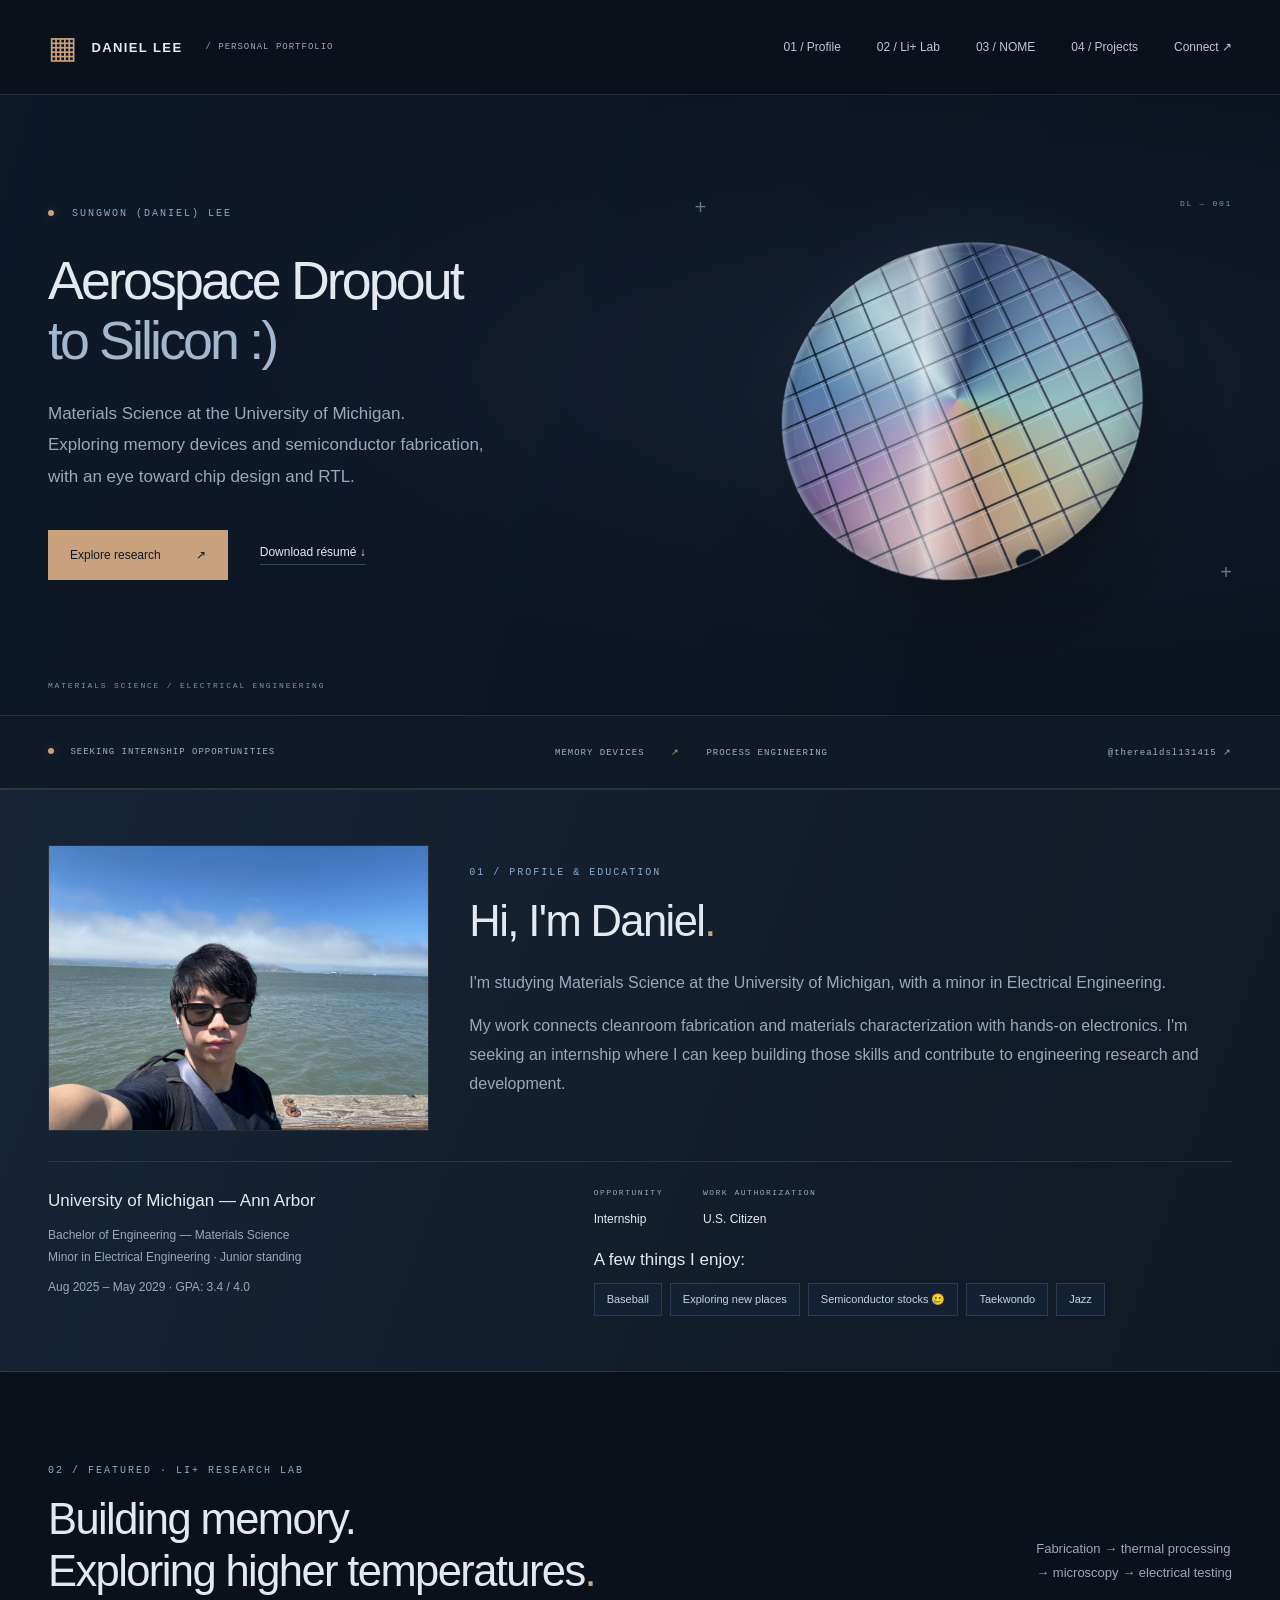
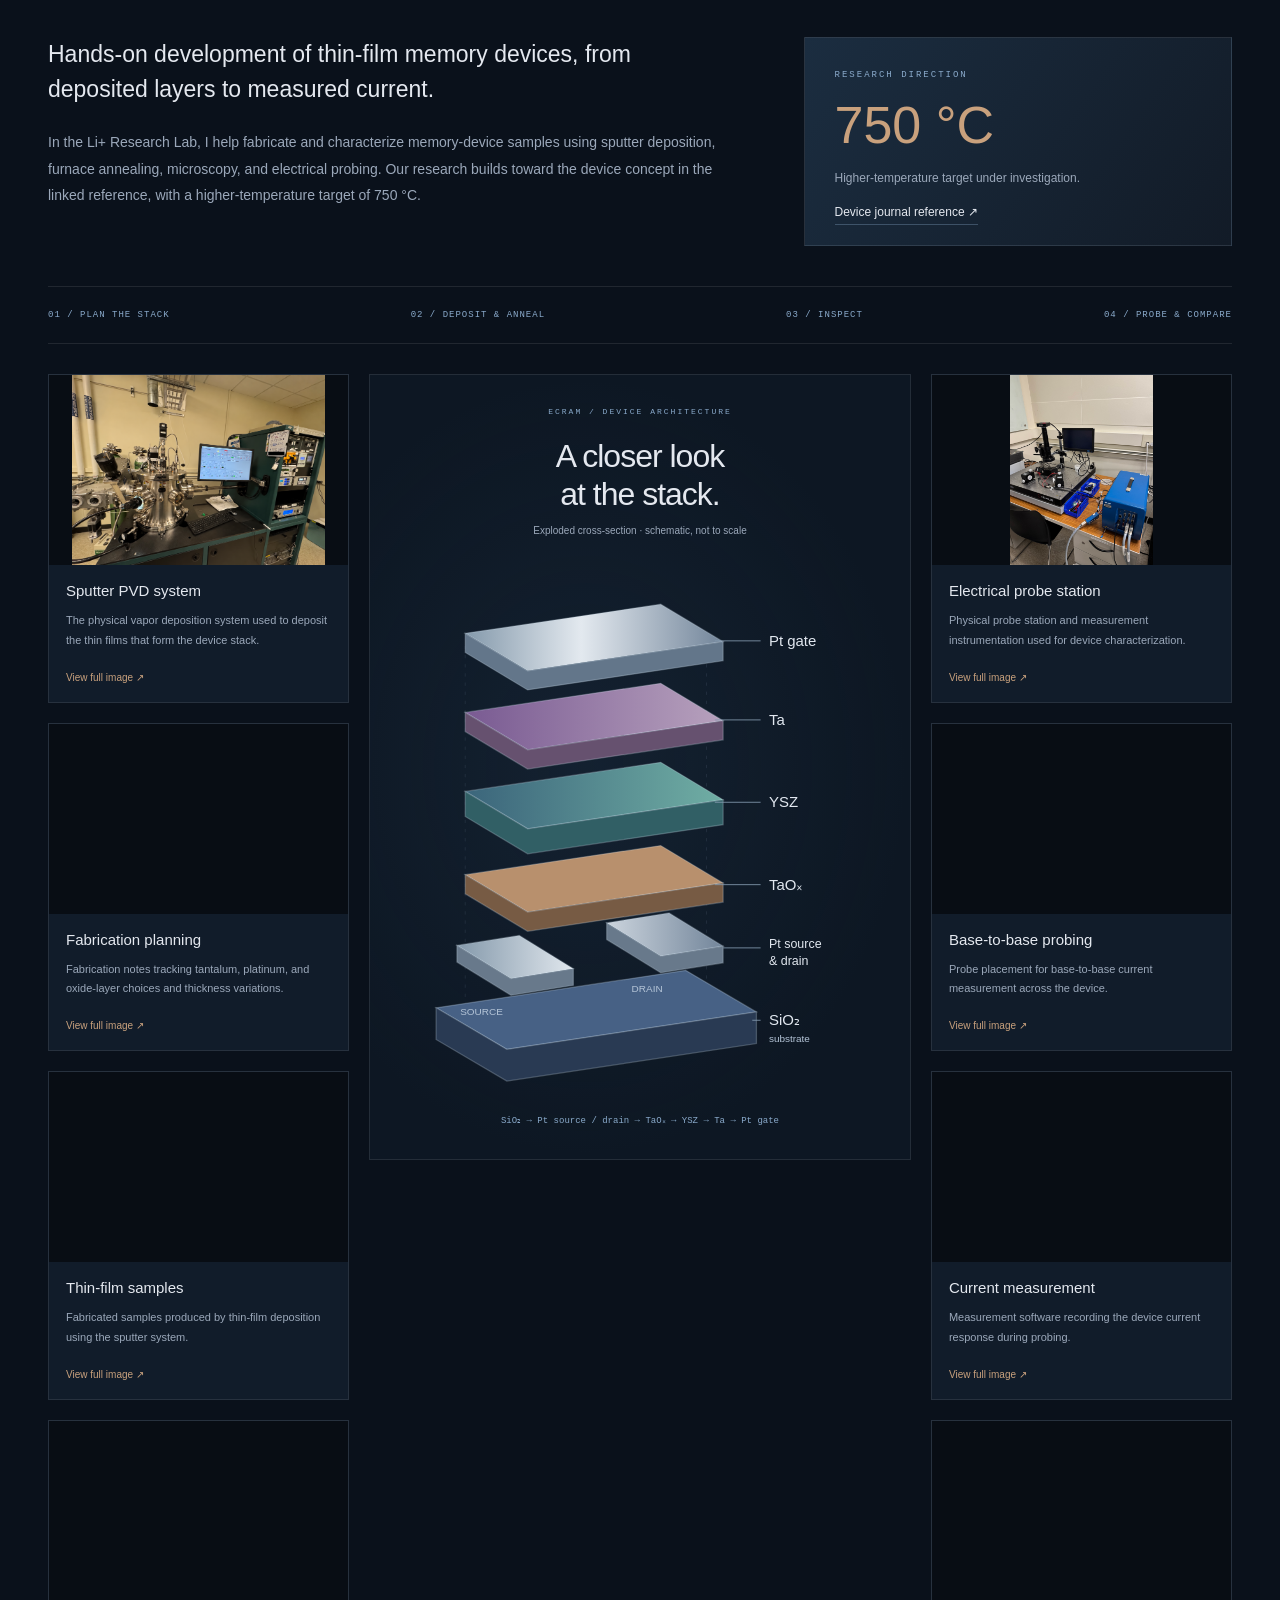
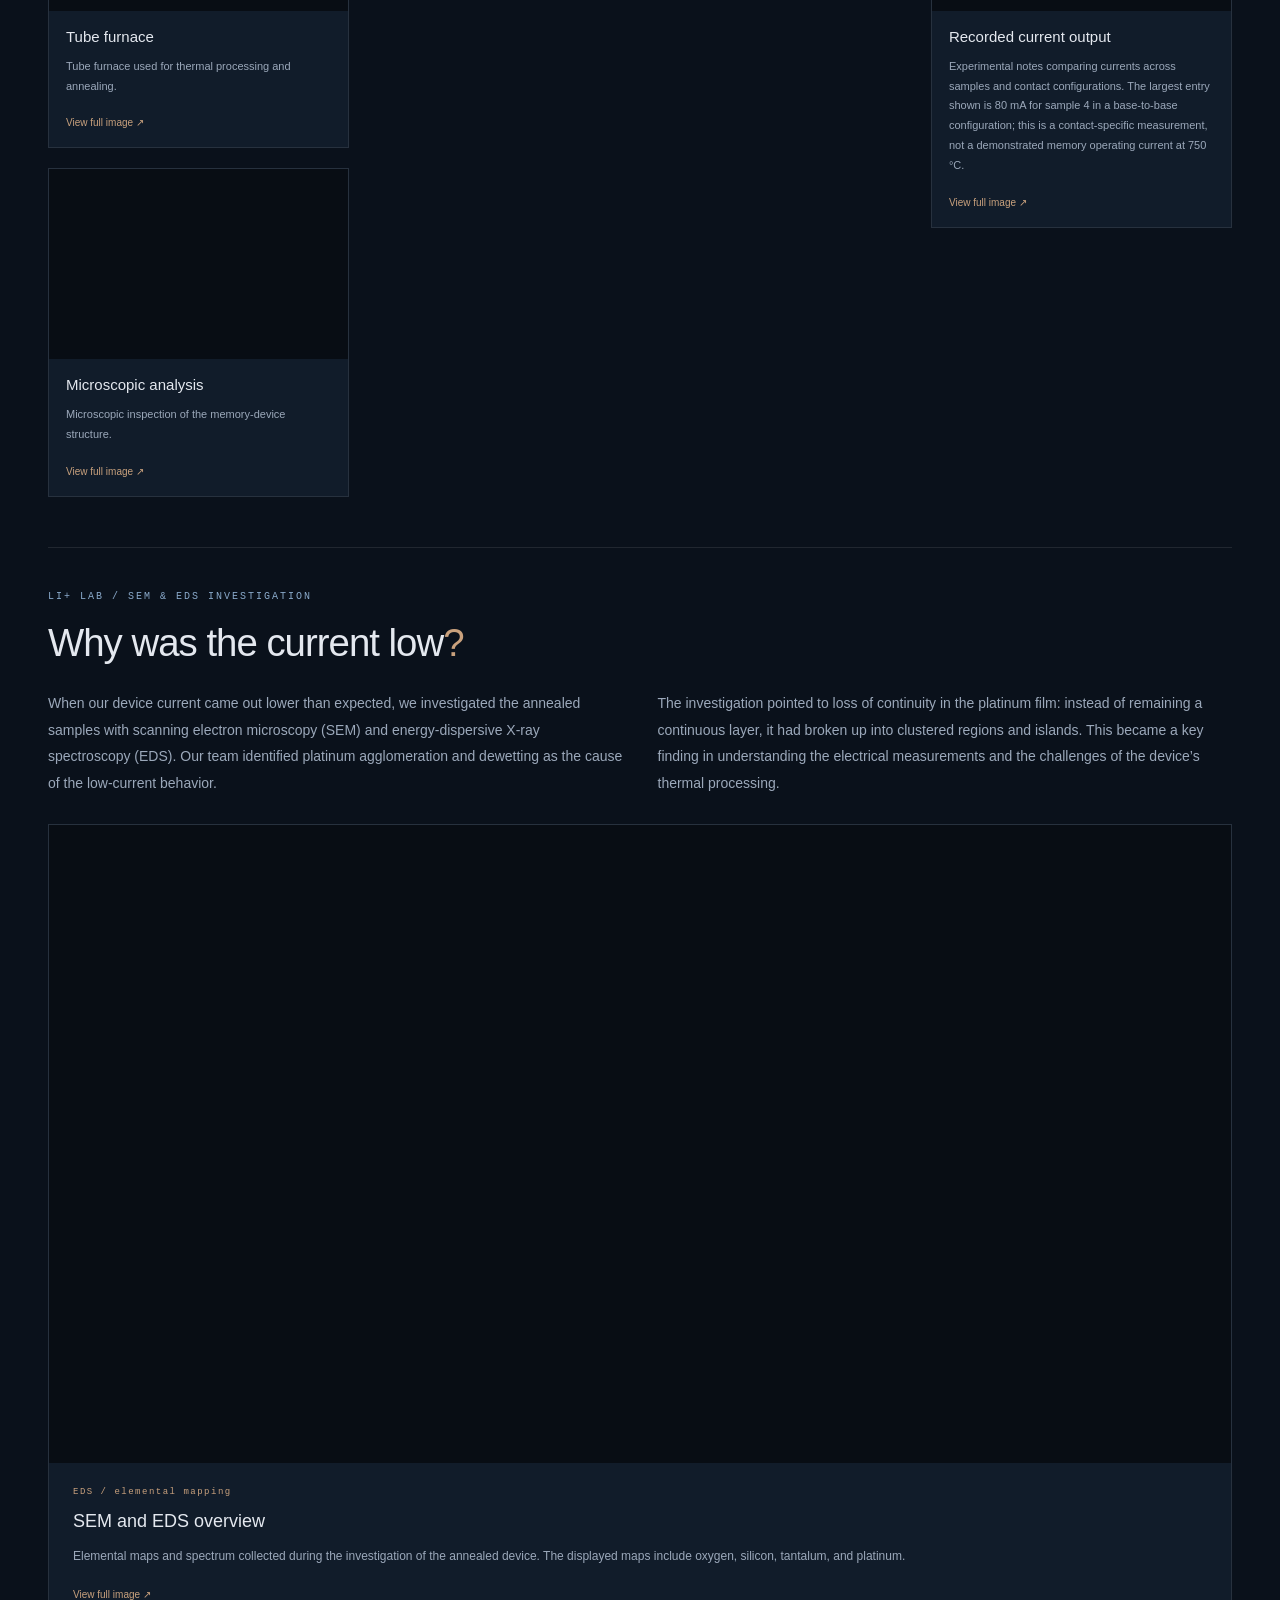
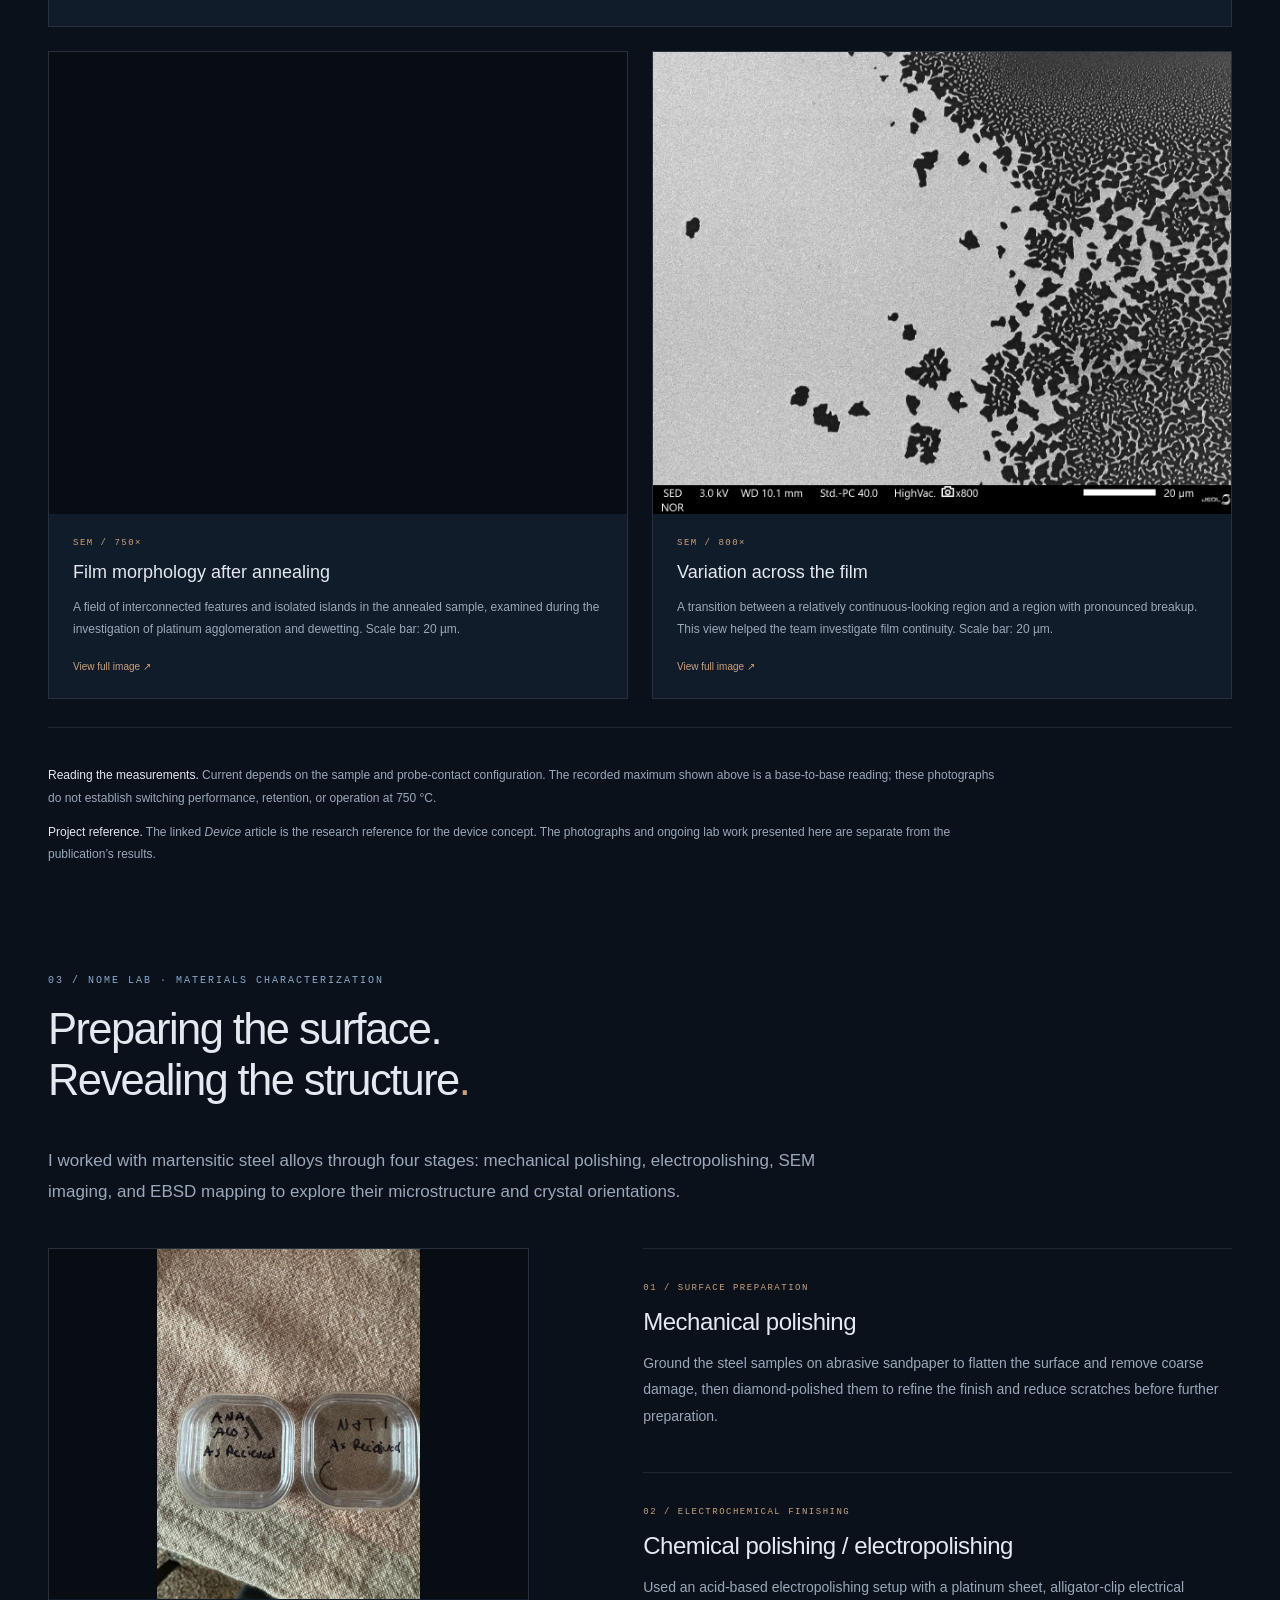
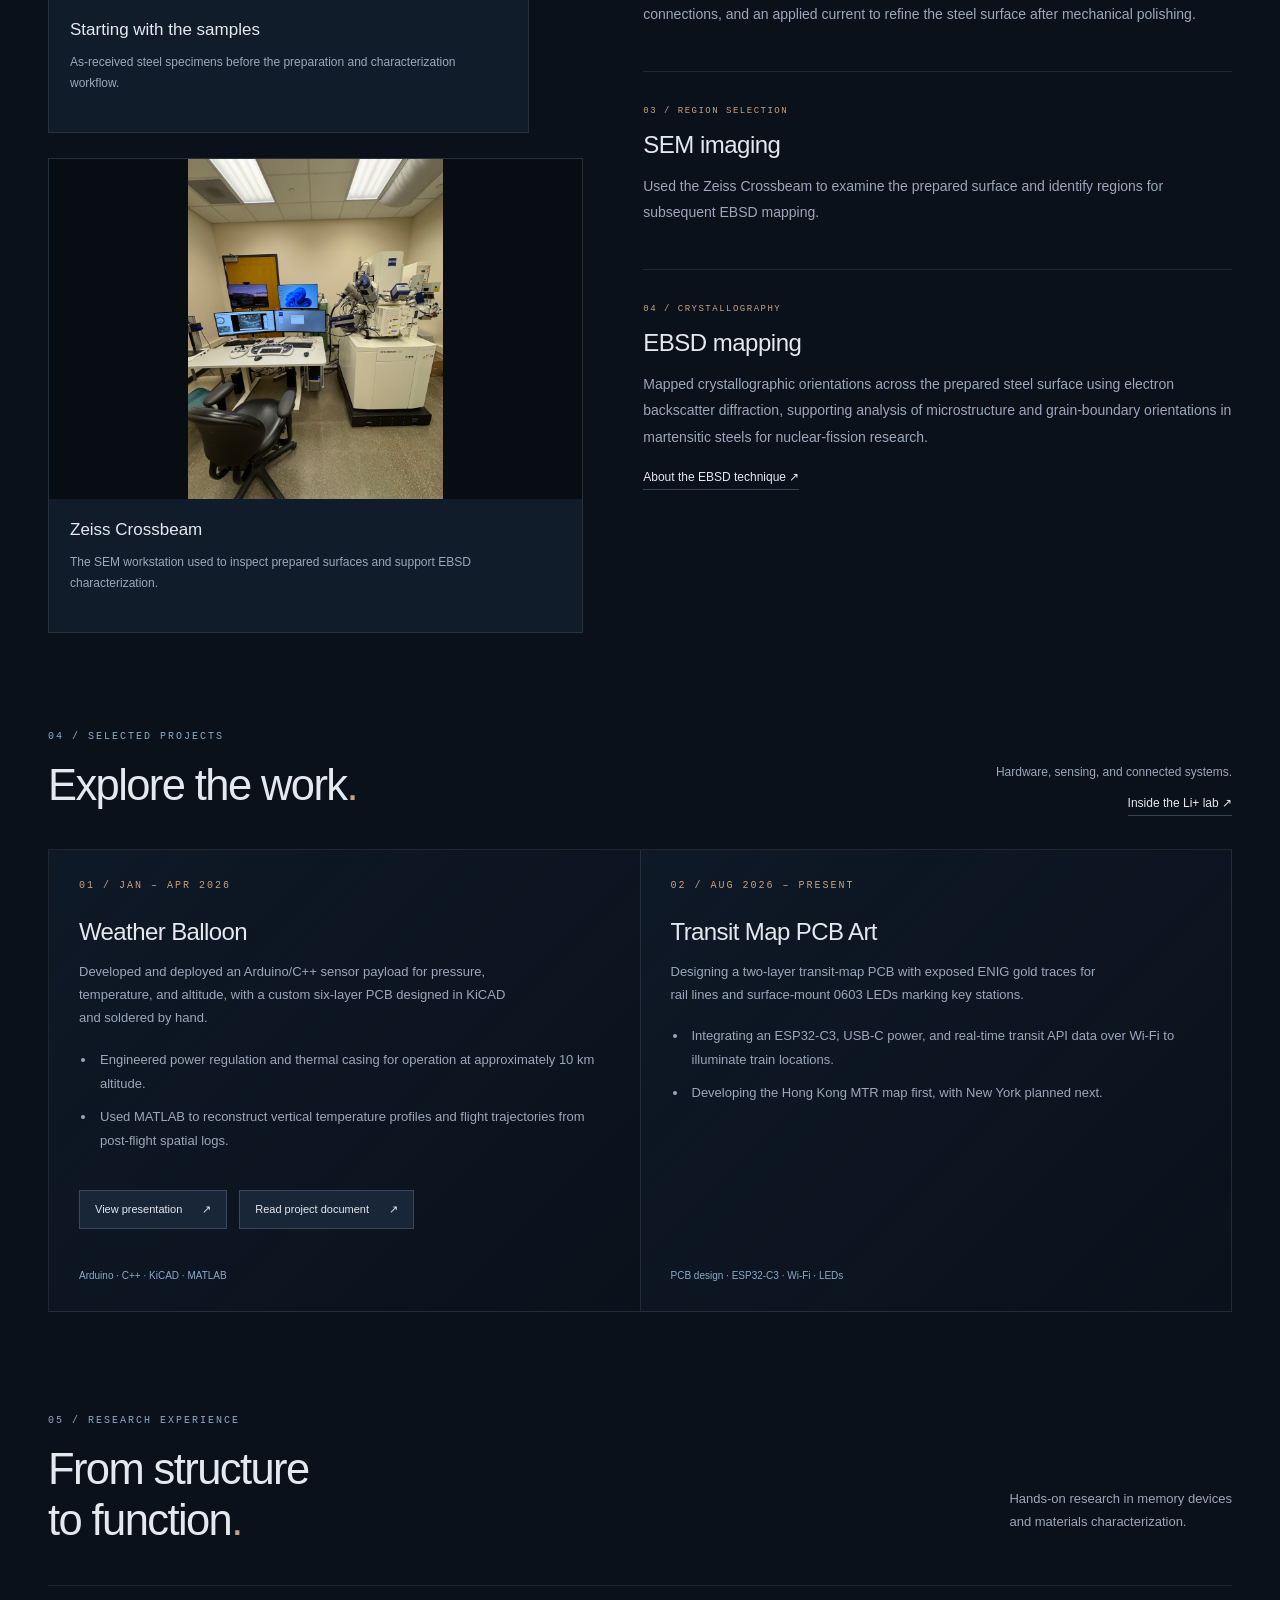
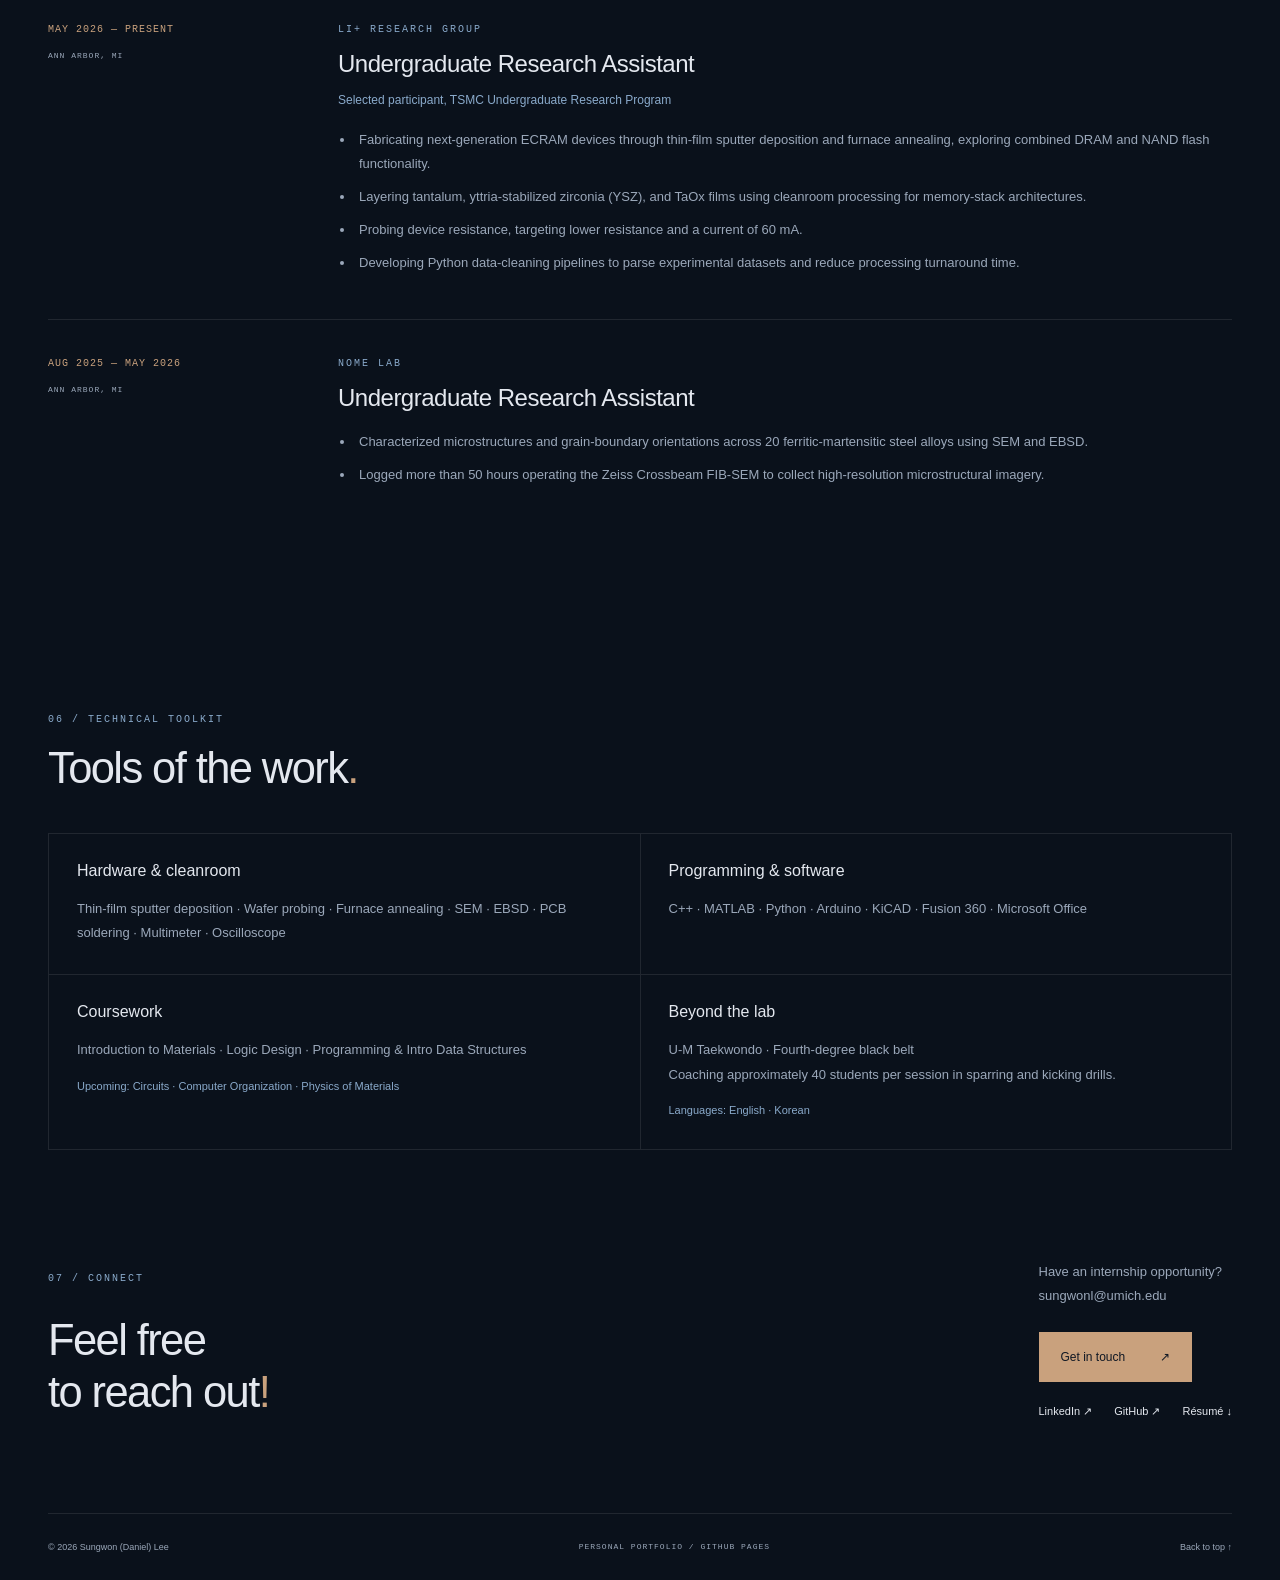
==== commit 648890ec: "Add files via upload" ====
--- a/index.html
+++ b/index.html
@@ -11,7 +11,7 @@
 <main id="main">
 <section class="hero"><div class="hero-glow" aria-hidden="true"></div><div class="wrap hero-inner"><div class="intro"><p class="eyebrow"><span class="dot"></span> SUNGWON (DANIEL) LEE</p><h1>Aerospace Dropout<br><span>to Silicon :)</span></h1><p class="lead">Materials Science at the University of Michigan.<br>Exploring memory devices and semiconductor fabrication,<br>with an eye toward chip design and RTL.</p><div class="actions"><a class="button" href="#lab-work">Explore research <span aria-hidden="true">↗</span></a><a class="text-link" href="resume.pdf" download>Download résumé ↓</a></div></div><div class="wafer-stage" aria-hidden="true"><div class="crosshair ch-one">+</div><div class="crosshair ch-two">+</div><div class="wafer"><div class="wafer-core"></div></div><span class="wafer-coordinate">DL — 001</span></div><div class="hero-bottom"><span>MATERIALS SCIENCE / ELECTRICAL ENGINEERING</span></div></div></section>
 <div class="status-strip"><div class="wrap status-inner"><span><i class="dot"></i> SEEKING INTERNSHIP OPPORTUNITIES</span><span>MEMORY DEVICES <b>↗</b> PROCESS ENGINEERING</span><a href="https://github.com/therealdsl131415">@therealdsl131415 ↗</a></div></div>
-<section id="about" class="about profile-compact"><div class="wrap"><div class="profile-top"><figure class="profile-portrait"><img src="assets/profile/daniel-waterfront.jpeg" alt="Daniel wearing sunglasses by the waterfront" loading="lazy" decoding="async"></figure><div class="profile-introduction"><p class="eyebrow">01 / PROFILE & EDUCATION</p><h2>Hi, I'm Daniel<span>.</span></h2><p>I'm studying Materials Science at the University of Michigan, with a minor in Electrical Engineering.</p><p>My work connects cleanroom fabrication and materials characterization with hands-on electronics. I'm seeking an internship where I can keep building those skills and contribute to engineering research and development.</p></div></div><div class="profile-details"><div class="education"><h3>University of Michigan — Ann Arbor</h3><p>Bachelor of Engineering — Materials Science<br>Minor in Electrical Engineering · Junior standing</p><p>Aug 2025 – May 2029 · GPA: 3.4 / 4.0</p></div><div class="profile-extra"><div class="facts"><div><span>OPPORTUNITY</span><strong>Internship</strong></div><div><span>WORK AUTHORIZATION</span><strong>U.S. Citizen</strong></div></div><div class="profile-interests"><p class="eyebrow">OUTSIDE THE LAB</p><h3>A few things I enjoy:</h3><ul><li>Baseball</li><li>Exploring new places</li><li>Semiconductor stocks 🥲</li><li>Taekwondo</li><li>Jazz</li></ul></div></div></div></div></section><section id="lab-work" class="lab-case wrap"><div class="section-head"><div><p class="eyebrow">02 / FEATURED · LI+ RESEARCH LAB</p><h2>Building memory.<br>Exploring higher temperatures<span>.</span></h2></div><p class="section-note">Fabrication → thermal processing<br>→ microscopy → electrical testing</p></div><div class="case-intro"><div><p class="case-lead">Hands-on development of thin-film memory devices, from deposited layers to measured current.</p><p>In the Li+ Research Lab, I help fabricate and characterize memory-device samples using sputter deposition, furnace annealing, microscopy, and electrical probing. Our research builds toward the device concept in the linked reference, with a higher-temperature target of 750 °C.</p></div><aside class="target-panel"><span>RESEARCH DIRECTION</span><strong>750 °C</strong><p>Higher-temperature target under investigation.</p><a class="text-link" href="https://www.cell.com/device/fulltext/S2666-9986(24)00580-5">Device journal reference ↗</a></aside></div><div class="process-strip"><span>01 / PLAN THE STACK</span><span>02 / DEPOSIT & ANNEAL</span><span>03 / INSPECT</span><span>04 / PROBE & COMPARE</span></div><div class="device-atlas"><div class="atlas-photos atlas-left"><figure class="lab-photo"><a href="assets/research/sputter-pvd-redacted.png" aria-label="Open full-size photo: Sputter PVD system"><img src="assets/research/sputter-pvd-redacted.png" alt="Sputter physical vapor deposition system with the handwritten password redacted" loading="lazy" decoding="async"></a><figcaption><h3>Sputter PVD system</h3><p>The physical vapor deposition system used to deposit the thin films that form the device stack.</p><a href="assets/research/sputter-pvd-redacted.png" class="photo-link">View full image ↗</a></figcaption></figure><figure class="lab-photo"><a href="assets/research/IMG_5094.jpeg" aria-label="Open full-size photo: Fabrication planning"><img src="assets/research/IMG_5094.jpeg" alt="Fabrication planning — Li+ Research Lab" loading="lazy" decoding="async"></a><figcaption><h3>Fabrication planning</h3><p>Fabrication notes tracking tantalum, platinum, and oxide-layer choices and thickness variations.</p><a href="assets/research/IMG_5094.jpeg" class="photo-link">View full image ↗</a></figcaption></figure><figure class="lab-photo"><a href="assets/research/IMG_5149.jpeg" aria-label="Open full-size photo: Thin-film samples"><img src="assets/research/IMG_5149.jpeg" alt="Thin-film samples — Li+ Research Lab" loading="lazy" decoding="async"></a><figcaption><h3>Thin-film samples</h3><p>Fabricated samples produced by thin-film deposition using the sputter system.</p><a href="assets/research/IMG_5149.jpeg" class="photo-link">View full image ↗</a></figcaption></figure><figure class="lab-photo"><a href="assets/research/IMG_5153.jpeg" aria-label="Open full-size photo: Tube furnace"><img src="assets/research/IMG_5153.jpeg" alt="Tube furnace — Li+ Research Lab" loading="lazy" decoding="async"></a><figcaption><h3>Tube furnace</h3><p>Tube furnace used for thermal processing and annealing.</p><a href="assets/research/IMG_5153.jpeg" class="photo-link">View full image ↗</a></figcaption></figure><figure class="lab-photo"><a href="assets/research/IMG_5110.jpeg" aria-label="Open full-size photo: Microscopic analysis"><img src="assets/research/IMG_5110.jpeg" alt="Microscopic analysis — Li+ Research Lab" loading="lazy" decoding="async"></a><figcaption><h3>Microscopic analysis</h3><p>Microscopic inspection of the memory-device structure.</p><a href="assets/research/IMG_5110.jpeg" class="photo-link">View full image ↗</a></figcaption></figure></div><figure class="device-diagram"><figcaption><p class="eyebrow">ECRAM / DEVICE ARCHITECTURE</p><h3>A closer look<br>at the stack.</h3><p>Exploded cross-section · schematic, not to scale</p></figcaption><svg viewBox="0 0 620 670" role="img" aria-labelledby="stack-title stack-desc"><title id="stack-title">ECRAM layer stack</title><desc id="stack-desc">From bottom to top: silicon dioxide substrate; separate platinum source and drain; tantalum oxide; yttria-stabilized zirconia; tantalum; platinum gate. Layer spacing is exaggerated.</desc><defs><linearGradient id="pt"><stop stop-color="#8499ab"/><stop offset=".45" stop-color="#e3e9ef"/><stop offset="1" stop-color="#72859a"/></linearGradient><linearGradient id="oxide"><stop stop-color="#3b657b"/><stop offset="1" stop-color="#70aea4"/></linearGradient><linearGradient id="ta"><stop stop-color="#795a92"/><stop offset="1" stop-color="#b7a1bd"/></linearGradient></defs><g stroke="#a4b7cc22" stroke-dasharray="4 7"><path d="M100 120V555M390 120V555"/></g><g stroke="#d1e3ef40" stroke-width="1.5"><path d="M100 105l235 -35 75 45 -235 35z" fill="url(#pt)"/><path d="M100 105v23l75 45 235 -35v-23l-235 35z" fill="#63768a"/><path d="M100 200l235 -35 75 45 -235 35z" fill="url(#ta)"/><path d="M100 200v23l75 45 235 -35v-23l-235 35z" fill="#66516f"/><path d="M100 295l235 -35 75 45 -235 35z" fill="url(#oxide)"/><path d="M100 295v30l75 45 235 -35v-30l-235 35z" fill="#315f65"/><path d="M100 395l235 -35 75 45 -235 35z" fill="#b8906d"/><path d="M100 395v23l75 45 235 -35v-23l-235 35z" fill="#775b44"/><path d="M90 480l75 -12 65 40 -75 12z M270 453l75 -12 65 40 -75 12z" fill="url(#pt)"/><path d="M90 480v20l65 40 75 -12v-20l-75 12z M270 453v20l65 40 75 -12v-20l-75 12z" fill="#68798b"/><path d="M65 555l300 -45 85 50 -300 45z" fill="#476185"/><path d="M65 555v38l85 50 300 -45v-38l-300 45z" fill="#293a53"/></g><g stroke="#859ab0" stroke-width="1" fill="none"><path d="M400 114h55M400 209h55M400 308h55M400 407h55M410 483h45M445 570h10"/></g><g fill="#e1e7ef" font-family="Arial,sans-serif" font-size="18"><text x="465" y="120">Pt gate</text><text x="465" y="215">Ta</text><text x="465" y="314">YSZ</text><text x="465" y="413">TaOₓ</text><text x="465" y="483" font-size="15">Pt source</text><text x="465" y="503" font-size="15">&amp; drain</text><text x="465" y="576">SiO₂</text></g><g fill="#b4c4d7" font-family="Arial,sans-serif" font-size="12"><text x="94" y="564">SOURCE</text><text x="300" y="536">DRAIN</text><text x="465" y="596">substrate</text></g></svg><p class="stack-foot">SiO₂ → Pt source / drain → TaOₓ → YSZ → Ta → Pt gate</p></figure><div class="atlas-photos atlas-right"><figure class="lab-photo"><a href="assets/research/IMG_5152.jpeg" aria-label="Open full-size photo: Electrical probe station"><img src="assets/research/IMG_5152.jpeg" alt="Electrical probe station — Li+ Research Lab" loading="lazy" decoding="async"></a><figcaption><h3>Electrical probe station</h3><p>Physical probe station and measurement instrumentation used for device characterization.</p><a href="assets/research/IMG_5152.jpeg" class="photo-link">View full image ↗</a></figcaption></figure><figure class="lab-photo"><a href="assets/research/IMG_5115.jpeg" aria-label="Open full-size photo: Base-to-base probing"><img src="assets/research/IMG_5115.jpeg" alt="Base-to-base probing — Li+ Research Lab" loading="lazy" decoding="async"></a><figcaption><h3>Base-to-base probing</h3><p>Probe placement for base-to-base current measurement across the device.</p><a href="assets/research/IMG_5115.jpeg" class="photo-link">View full image ↗</a></figcaption></figure><figure class="lab-photo"><a href="assets/research/IMG_5071.jpeg" aria-label="Open full-size photo: Current measurement"><img src="assets/research/IMG_5071.jpeg" alt="Current measurement — Li+ Research Lab" loading="lazy" decoding="async"></a><figcaption><h3>Current measurement</h3><p>Measurement software recording the device current response during probing.</p><a href="assets/research/IMG_5071.jpeg" class="photo-link">View full image ↗</a></figcaption></figure><figure class="lab-photo"><a href="assets/research/IMG_5093.jpeg" aria-label="Open full-size photo: Recorded current output"><img src="assets/research/IMG_5093.jpeg" alt="Recorded current output — Li+ Research Lab" loading="lazy" decoding="async"></a><figcaption><h3>Recorded current output</h3><p>Experimental notes comparing currents across samples and contact configurations. The largest entry shown is 80 mA for sample 4 in a base-to-base configuration; this is a contact-specific measurement, not a demonstrated memory operating current at 750 °C.</p><a href="assets/research/IMG_5093.jpeg" class="photo-link">View full image ↗</a></figcaption></figure></div></div><section class="failure-analysis" aria-labelledby="failure-heading"><div class="section-head"><div><p class="eyebrow">LI+ LAB / SEM & EDS INVESTIGATION</p><h3 id="failure-heading">Why was the current low<span>?</span></h3></div></div><div class="failure-story"><p>When our device current came out lower than expected, we investigated the annealed samples with scanning electron microscopy (SEM) and energy-dispersive X-ray spectroscopy (EDS). Our team identified platinum agglomeration and dewetting as the cause of the low-current behavior.</p><p>The investigation pointed to loss of continuity in the platinum film: instead of remaining a continuous layer, it had broken up into clustered regions and islands. This became a key finding in understanding the electrical measurements and the challenges of the device’s thermal processing.</p></div><div class="failure-gallery"><figure class="lab-photo"><a href="assets/research/pt-annealing-eds.png" aria-label="Open full-size image: SEM and EDS overview"><img src="assets/research/pt-annealing-eds.png" alt="SEM and EDS overview — Li+ lab platinum annealing investigation" loading="lazy" decoding="async"></a><figcaption><p class="micrograph-tag">EDS / elemental mapping</p><h4>SEM and EDS overview</h4><p>Elemental maps and spectrum collected during the investigation of the annealed device. The displayed maps include oxygen, silicon, tantalum, and platinum.</p><a class="photo-link" href="assets/research/pt-annealing-eds.png">View full image ↗</a></figcaption></figure><figure class="lab-photo"><a href="assets/research/pt-annealing-sem-750x.png" aria-label="Open full-size image: Film morphology after annealing"><img src="assets/research/pt-annealing-sem-750x.png" alt="Film morphology after annealing — Li+ lab platinum annealing investigation" loading="lazy" decoding="async"></a><figcaption><p class="micrograph-tag">SEM / 750×</p><h4>Film morphology after annealing</h4><p>A field of interconnected features and isolated islands in the annealed sample, examined during the investigation of platinum agglomeration and dewetting. Scale bar: 20 µm.</p><a class="photo-link" href="assets/research/pt-annealing-sem-750x.png">View full image ↗</a></figcaption></figure><figure class="lab-photo"><a href="assets/research/pt-annealing-sem-800x.png" aria-label="Open full-size image: Variation across the film"><img src="assets/research/pt-annealing-sem-800x.png" alt="Variation across the film — Li+ lab platinum annealing investigation" loading="lazy" decoding="async"></a><figcaption><p class="micrograph-tag">SEM / 800×</p><h4>Variation across the film</h4><p>A transition between a relatively continuous-looking region and a region with pronounced breakup. This view helped the team investigate film continuity. Scale bar: 20 µm.</p><a class="photo-link" href="assets/research/pt-annealing-sem-800x.png">View full image ↗</a></figcaption></figure></div></section><div class="research-context"><p><strong>Reading the measurements.</strong> Current depends on the sample and probe-contact configuration. The recorded maximum shown above is a base-to-base reading; these photographs do not establish switching performance, retention, or operation at 750 °C.</p><p><strong>Project reference.</strong> The linked <em>Device</em> article is the research reference for the device concept. The photographs and ongoing lab work presented here are separate from the publication’s results.</p></div></section><section id="nome-work" class="nome-case wrap"><div class="section-head"><div><p class="eyebrow">03 / NOME LAB · MATERIALS CHARACTERIZATION</p><h2>Preparing the surface.<br>Revealing the structure<span>.</span></h2></div></div><p class="nome-intro">I worked with martensitic steel alloys through four stages: mechanical polishing, electropolishing, SEM imaging, and EBSD mapping to explore their microstructure and crystal orientations.</p><div class="nome-layout"><div class="nome-images"><figure class="lab-photo"><a href="assets/nome/IMG_5155.jpeg"><img src="assets/nome/IMG_5155.jpeg" alt="As-received steel samples in labeled storage containers" loading="lazy"></a><figcaption><h3>Starting with the samples</h3><p>As-received steel specimens before the preparation and characterization workflow.</p></figcaption></figure><figure class="lab-photo"><a href="assets/nome/IMG_4115.jpeg"><img src="assets/nome/IMG_4115.jpeg" alt="Zeiss Crossbeam 550 microscope and control workstation in the NOME lab" loading="lazy"></a><figcaption><h3>Zeiss Crossbeam</h3><p>The SEM workstation used to inspect prepared surfaces and support EBSD characterization.</p></figcaption></figure></div><ol class="nome-stages"><li><span>01 / SURFACE PREPARATION</span><h3>Mechanical polishing</h3><p>Ground the steel samples on abrasive sandpaper to flatten the surface and remove coarse damage, then diamond-polished them to refine the finish and reduce scratches before further preparation.</p></li><li><span>02 / ELECTROCHEMICAL FINISHING</span><h3>Chemical polishing / electropolishing</h3><p>Used an acid-based electropolishing setup with a platinum sheet, alligator-clip electrical connections, and an applied current to refine the steel surface after mechanical polishing.</p></li><li><span>03 / REGION SELECTION</span><h3>SEM imaging</h3><p>Used the Zeiss Crossbeam to examine the prepared surface and identify regions for subsequent EBSD mapping.</p></li><li><span>04 / CRYSTALLOGRAPHY</span><h3>EBSD mapping</h3><p>Mapped crystallographic orientations across the prepared steel surface using electron backscatter diffraction, supporting analysis of microstructure and grain-boundary orientations in martensitic steels for nuclear-fission research.</p><a class="text-link" href="https://www.ebsd.com/">About the EBSD technique ↗</a></li></ol></div></section><section id="projects" class="projects wrap"><div class="section-head"><div><p class="eyebrow">04 / SELECTED PROJECTS</p><h2>Explore the work<span>.</span></h2></div><div class="section-aside"><p>Hardware, sensing, and connected systems.</p><a class="text-link" href="#lab-work">Inside the Li+ lab ↗</a></div></div><div class="project-list featured-projects">
+<section id="about" class="about profile-compact"><div class="wrap"><div class="profile-top"><figure class="profile-portrait"><img src="daniel-waterfront.jpeg" alt="Daniel wearing sunglasses by the waterfront" loading="lazy" decoding="async"></figure><div class="profile-introduction"><p class="eyebrow">01 / PROFILE & EDUCATION</p><h2>Hi, I'm Daniel<span>.</span></h2><p>I'm studying Materials Science at the University of Michigan, with a minor in Electrical Engineering.</p><p>My work connects cleanroom fabrication and materials characterization with hands-on electronics. I'm seeking an internship where I can keep building those skills and contribute to engineering research and development.</p></div></div><div class="profile-details"><div class="education"><h3>University of Michigan — Ann Arbor</h3><p>Bachelor of Engineering — Materials Science<br>Minor in Electrical Engineering · Junior standing</p><p>Aug 2025 – May 2029 · GPA: 3.4 / 4.0</p></div><div class="profile-extra"><div class="facts"><div><span>OPPORTUNITY</span><strong>Internship</strong></div><div><span>WORK AUTHORIZATION</span><strong>U.S. Citizen</strong></div></div><div class="profile-interests"><p class="eyebrow">OUTSIDE THE LAB</p><h3>A few things I enjoy:</h3><ul><li>Baseball</li><li>Exploring new places</li><li>Semiconductor stocks 🥲</li><li>Taekwondo</li><li>Jazz</li></ul></div></div></div></div></section><section id="lab-work" class="lab-case wrap"><div class="section-head"><div><p class="eyebrow">02 / FEATURED · LI+ RESEARCH LAB</p><h2>Building memory.<br>Exploring higher temperatures<span>.</span></h2></div><p class="section-note">Fabrication → thermal processing<br>→ microscopy → electrical testing</p></div><div class="case-intro"><div><p class="case-lead">Hands-on development of thin-film memory devices, from deposited layers to measured current.</p><p>In the Li+ Research Lab, I help fabricate and characterize memory-device samples using sputter deposition, furnace annealing, microscopy, and electrical probing. Our research builds toward the device concept in the linked reference, with a higher-temperature target of 750 °C.</p></div><aside class="target-panel"><span>RESEARCH DIRECTION</span><strong>750 °C</strong><p>Higher-temperature target under investigation.</p><a class="text-link" href="https://www.cell.com/device/fulltext/S2666-9986(24)00580-5">Device journal reference ↗</a></aside></div><div class="process-strip"><span>01 / PLAN THE STACK</span><span>02 / DEPOSIT & ANNEAL</span><span>03 / INSPECT</span><span>04 / PROBE & COMPARE</span></div><div class="device-atlas"><div class="atlas-photos atlas-left"><figure class="lab-photo"><a href="sputter-pvd-redacted.png" aria-label="Open full-size photo: Sputter PVD system"><img src="sputter-pvd-redacted.png" alt="Sputter physical vapor deposition system with the handwritten password redacted" loading="lazy" decoding="async"></a><figcaption><h3>Sputter PVD system</h3><p>The physical vapor deposition system used to deposit the thin films that form the device stack.</p><a href="sputter-pvd-redacted.png" class="photo-link">View full image ↗</a></figcaption></figure><figure class="lab-photo"><a href="IMG_5094.jpeg" aria-label="Open full-size photo: Fabrication planning"><img src="IMG_5094.jpeg" alt="Fabrication planning — Li+ Research Lab" loading="lazy" decoding="async"></a><figcaption><h3>Fabrication planning</h3><p>Fabrication notes tracking tantalum, platinum, and oxide-layer choices and thickness variations.</p><a href="IMG_5094.jpeg" class="photo-link">View full image ↗</a></figcaption></figure><figure class="lab-photo"><a href="IMG_5149.jpeg" aria-label="Open full-size photo: Thin-film samples"><img src="IMG_5149.jpeg" alt="Thin-film samples — Li+ Research Lab" loading="lazy" decoding="async"></a><figcaption><h3>Thin-film samples</h3><p>Fabricated samples produced by thin-film deposition using the sputter system.</p><a href="IMG_5149.jpeg" class="photo-link">View full image ↗</a></figcaption></figure><figure class="lab-photo"><a href="IMG_5153.jpeg" aria-label="Open full-size photo: Tube furnace"><img src="IMG_5153.jpeg" alt="Tube furnace — Li+ Research Lab" loading="lazy" decoding="async"></a><figcaption><h3>Tube furnace</h3><p>Tube furnace used for thermal processing and annealing.</p><a href="IMG_5153.jpeg" class="photo-link">View full image ↗</a></figcaption></figure><figure class="lab-photo"><a href="IMG_5110.jpeg" aria-label="Open full-size photo: Microscopic analysis"><img src="IMG_5110.jpeg" alt="Microscopic analysis — Li+ Research Lab" loading="lazy" decoding="async"></a><figcaption><h3>Microscopic analysis</h3><p>Microscopic inspection of the memory-device structure.</p><a href="IMG_5110.jpeg" class="photo-link">View full image ↗</a></figcaption></figure></div><figure class="device-diagram"><figcaption><p class="eyebrow">ECRAM / DEVICE ARCHITECTURE</p><h3>A closer look<br>at the stack.</h3><p>Exploded cross-section · schematic, not to scale</p></figcaption><svg viewBox="0 0 620 670" role="img" aria-labelledby="stack-title stack-desc"><title id="stack-title">ECRAM layer stack</title><desc id="stack-desc">From bottom to top: silicon dioxide substrate; separate platinum source and drain; tantalum oxide; yttria-stabilized zirconia; tantalum; platinum gate. Layer spacing is exaggerated.</desc><defs><linearGradient id="pt"><stop stop-color="#8499ab"/><stop offset=".45" stop-color="#e3e9ef"/><stop offset="1" stop-color="#72859a"/></linearGradient><linearGradient id="oxide"><stop stop-color="#3b657b"/><stop offset="1" stop-color="#70aea4"/></linearGradient><linearGradient id="ta"><stop stop-color="#795a92"/><stop offset="1" stop-color="#b7a1bd"/></linearGradient></defs><g stroke="#a4b7cc22" stroke-dasharray="4 7"><path d="M100 120V555M390 120V555"/></g><g stroke="#d1e3ef40" stroke-width="1.5"><path d="M100 105l235 -35 75 45 -235 35z" fill="url(#pt)"/><path d="M100 105v23l75 45 235 -35v-23l-235 35z" fill="#63768a"/><path d="M100 200l235 -35 75 45 -235 35z" fill="url(#ta)"/><path d="M100 200v23l75 45 235 -35v-23l-235 35z" fill="#66516f"/><path d="M100 295l235 -35 75 45 -235 35z" fill="url(#oxide)"/><path d="M100 295v30l75 45 235 -35v-30l-235 35z" fill="#315f65"/><path d="M100 395l235 -35 75 45 -235 35z" fill="#b8906d"/><path d="M100 395v23l75 45 235 -35v-23l-235 35z" fill="#775b44"/><path d="M90 480l75 -12 65 40 -75 12z M270 453l75 -12 65 40 -75 12z" fill="url(#pt)"/><path d="M90 480v20l65 40 75 -12v-20l-75 12z M270 453v20l65 40 75 -12v-20l-75 12z" fill="#68798b"/><path d="M65 555l300 -45 85 50 -300 45z" fill="#476185"/><path d="M65 555v38l85 50 300 -45v-38l-300 45z" fill="#293a53"/></g><g stroke="#859ab0" stroke-width="1" fill="none"><path d="M400 114h55M400 209h55M400 308h55M400 407h55M410 483h45M445 570h10"/></g><g fill="#e1e7ef" font-family="Arial,sans-serif" font-size="18"><text x="465" y="120">Pt gate</text><text x="465" y="215">Ta</text><text x="465" y="314">YSZ</text><text x="465" y="413">TaOₓ</text><text x="465" y="483" font-size="15">Pt source</text><text x="465" y="503" font-size="15">&amp; drain</text><text x="465" y="576">SiO₂</text></g><g fill="#b4c4d7" font-family="Arial,sans-serif" font-size="12"><text x="94" y="564">SOURCE</text><text x="300" y="536">DRAIN</text><text x="465" y="596">substrate</text></g></svg><p class="stack-foot">SiO₂ → Pt source / drain → TaOₓ → YSZ → Ta → Pt gate</p></figure><div class="atlas-photos atlas-right"><figure class="lab-photo"><a href="IMG_5152.jpeg" aria-label="Open full-size photo: Electrical probe station"><img src="IMG_5152.jpeg" alt="Electrical probe station — Li+ Research Lab" loading="lazy" decoding="async"></a><figcaption><h3>Electrical probe station</h3><p>Physical probe station and measurement instrumentation used for device characterization.</p><a href="IMG_5152.jpeg" class="photo-link">View full image ↗</a></figcaption></figure><figure class="lab-photo"><a href="IMG_5115.jpeg" aria-label="Open full-size photo: Base-to-base probing"><img src="IMG_5115.jpeg" alt="Base-to-base probing — Li+ Research Lab" loading="lazy" decoding="async"></a><figcaption><h3>Base-to-base probing</h3><p>Probe placement for base-to-base current measurement across the device.</p><a href="IMG_5115.jpeg" class="photo-link">View full image ↗</a></figcaption></figure><figure class="lab-photo"><a href="IMG_5071.jpeg" aria-label="Open full-size photo: Current measurement"><img src="IMG_5071.jpeg" alt="Current measurement — Li+ Research Lab" loading="lazy" decoding="async"></a><figcaption><h3>Current measurement</h3><p>Measurement software recording the device current response during probing.</p><a href="IMG_5071.jpeg" class="photo-link">View full image ↗</a></figcaption></figure><figure class="lab-photo"><a href="IMG_5093.jpeg" aria-label="Open full-size photo: Recorded current output"><img src="IMG_5093.jpeg" alt="Recorded current output — Li+ Research Lab" loading="lazy" decoding="async"></a><figcaption><h3>Recorded current output</h3><p>Experimental notes comparing currents across samples and contact configurations. The largest entry shown is 80 mA for sample 4 in a base-to-base configuration; this is a contact-specific measurement, not a demonstrated memory operating current at 750 °C.</p><a href="IMG_5093.jpeg" class="photo-link">View full image ↗</a></figcaption></figure></div></div><section class="failure-analysis" aria-labelledby="failure-heading"><div class="section-head"><div><p class="eyebrow">LI+ LAB / SEM & EDS INVESTIGATION</p><h3 id="failure-heading">Why was the current low<span>?</span></h3></div></div><div class="failure-story"><p>When our device current came out lower than expected, we investigated the annealed samples with scanning electron microscopy (SEM) and energy-dispersive X-ray spectroscopy (EDS). Our team identified platinum agglomeration and dewetting as the cause of the low-current behavior.</p><p>The investigation pointed to loss of continuity in the platinum film: instead of remaining a continuous layer, it had broken up into clustered regions and islands. This became a key finding in understanding the electrical measurements and the challenges of the device’s thermal processing.</p></div><div class="failure-gallery"><figure class="lab-photo"><a href="pt-annealing-eds.png" aria-label="Open full-size image: SEM and EDS overview"><img src="pt-annealing-eds.png" alt="SEM and EDS overview — Li+ lab platinum annealing investigation" loading="lazy" decoding="async"></a><figcaption><p class="micrograph-tag">EDS / elemental mapping</p><h4>SEM and EDS overview</h4><p>Elemental maps and spectrum collected during the investigation of the annealed device. The displayed maps include oxygen, silicon, tantalum, and platinum.</p><a class="photo-link" href="pt-annealing-eds.png">View full image ↗</a></figcaption></figure><figure class="lab-photo"><a href="pt-annealing-sem-750x.png" aria-label="Open full-size image: Film morphology after annealing"><img src="pt-annealing-sem-750x.png" alt="Film morphology after annealing — Li+ lab platinum annealing investigation" loading="lazy" decoding="async"></a><figcaption><p class="micrograph-tag">SEM / 750×</p><h4>Film morphology after annealing</h4><p>A field of interconnected features and isolated islands in the annealed sample, examined during the investigation of platinum agglomeration and dewetting. Scale bar: 20 µm.</p><a class="photo-link" href="pt-annealing-sem-750x.png">View full image ↗</a></figcaption></figure><figure class="lab-photo"><a href="pt-annealing-sem-800x.png" aria-label="Open full-size image: Variation across the film"><img src="pt-annealing-sem-800x.png" alt="Variation across the film — Li+ lab platinum annealing investigation" loading="lazy" decoding="async"></a><figcaption><p class="micrograph-tag">SEM / 800×</p><h4>Variation across the film</h4><p>A transition between a relatively continuous-looking region and a region with pronounced breakup. This view helped the team investigate film continuity. Scale bar: 20 µm.</p><a class="photo-link" href="pt-annealing-sem-800x.png">View full image ↗</a></figcaption></figure></div></section><div class="research-context"><p><strong>Reading the measurements.</strong> Current depends on the sample and probe-contact configuration. The recorded maximum shown above is a base-to-base reading; these photographs do not establish switching performance, retention, or operation at 750 °C.</p><p><strong>Project reference.</strong> The linked <em>Device</em> article is the research reference for the device concept. The photographs and ongoing lab work presented here are separate from the publication’s results.</p></div></section><section id="nome-work" class="nome-case wrap"><div class="section-head"><div><p class="eyebrow">03 / NOME LAB · MATERIALS CHARACTERIZATION</p><h2>Preparing the surface.<br>Revealing the structure<span>.</span></h2></div></div><p class="nome-intro">I worked with martensitic steel alloys through four stages: mechanical polishing, electropolishing, SEM imaging, and EBSD mapping to explore their microstructure and crystal orientations.</p><div class="nome-layout"><div class="nome-images"><figure class="lab-photo"><a href="IMG_5155.jpeg"><img src="IMG_5155.jpeg" alt="As-received steel samples in labeled storage containers" loading="lazy"></a><figcaption><h3>Starting with the samples</h3><p>As-received steel specimens before the preparation and characterization workflow.</p></figcaption></figure><figure class="lab-photo"><a href="IMG_4115.jpeg"><img src="IMG_4115.jpeg" alt="Zeiss Crossbeam 550 microscope and control workstation in the NOME lab" loading="lazy"></a><figcaption><h3>Zeiss Crossbeam</h3><p>The SEM workstation used to inspect prepared surfaces and support EBSD characterization.</p></figcaption></figure></div><ol class="nome-stages"><li><span>01 / SURFACE PREPARATION</span><h3>Mechanical polishing</h3><p>Ground the steel samples on abrasive sandpaper to flatten the surface and remove coarse damage, then diamond-polished them to refine the finish and reduce scratches before further preparation.</p></li><li><span>02 / ELECTROCHEMICAL FINISHING</span><h3>Chemical polishing / electropolishing</h3><p>Used an acid-based electropolishing setup with a platinum sheet, alligator-clip electrical connections, and an applied current to refine the steel surface after mechanical polishing.</p></li><li><span>03 / REGION SELECTION</span><h3>SEM imaging</h3><p>Used the Zeiss Crossbeam to examine the prepared surface and identify regions for subsequent EBSD mapping.</p></li><li><span>04 / CRYSTALLOGRAPHY</span><h3>EBSD mapping</h3><p>Mapped crystallographic orientations across the prepared steel surface using electron backscatter diffraction, supporting analysis of microstructure and grain-boundary orientations in martensitic steels for nuclear-fission research.</p><a class="text-link" href="https://www.ebsd.com/">About the EBSD technique ↗</a></li></ol></div></section><section id="projects" class="projects wrap"><div class="section-head"><div><p class="eyebrow">04 / SELECTED PROJECTS</p><h2>Explore the work<span>.</span></h2></div><div class="section-aside"><p>Hardware, sensing, and connected systems.</p><a class="text-link" href="#lab-work">Inside the Li+ lab ↗</a></div></div><div class="project-list featured-projects">
 <article class="project"><span class="project-number">01 / JAN – APR 2026</span><div><h3>Weather Balloon</h3><p>Developed and deployed an Arduino/C++ sensor payload for pressure, temperature, and altitude, with a custom six-layer PCB designed in KiCAD and soldered by hand.</p><ul><li>Engineered power regulation and thermal casing for operation at approximately 10 km altitude.</li><li>Used MATLAB to reconstruct vertical temperature profiles and flight trajectories from post-flight spatial logs.</li></ul></div><div class="project-resources" aria-label="Weather Balloon resources"><a href="https://docs.google.com/presentation/d/1EqkfdH5QxoZbfztpr7MkmP1BURlcvk5NFv8J9XKySSs/edit?slide=id.p#slide=id.p">View presentation <span aria-hidden="true">↗</span></a><a href="https://docs.google.com/document/d/1X1YZ4zI3Iac0_KP1IK_MSDX7iE5QyLziAY9HEgUtvtA/edit?tab=t.0">Read project document <span aria-hidden="true">↗</span></a></div><div class="project-meta"><span>Arduino · C++ · KiCAD · MATLAB</span></div></article>
 <article class="project"><span class="project-number">02 / AUG 2026 – PRESENT</span><div><h3>Transit Map PCB Art</h3><p>Designing a two-layer transit-map PCB with exposed ENIG gold traces for rail lines and surface-mount 0603 LEDs marking key stations.</p><ul><li>Integrating an ESP32-C3, USB-C power, and real-time transit API data over Wi-Fi to illuminate train locations.</li><li>Developing the Hong Kong MTR map first, with New York planned next.</li></ul></div><div class="project-meta"><span>PCB design · ESP32-C3 · Wi-Fi · LEDs</span></div></article>
 </div></section>
@@ -23,3 +23,4 @@
 <section id="contact" class="contact wrap"><div><p class="eyebrow">07 / CONNECT</p><h2>Feel free<br>to reach out<span>!</span></h2></div><div class="contact-side"><p>Have an internship opportunity?<br><a href="mailto:sungwonl@umich.edu">sungwonl@umich.edu</a></p><a class="button" href="mailto:sungwonl@umich.edu">Get in touch <span aria-hidden="true">↗</span></a><div class="contact-links"><a href="https://www.linkedin.com/in/sungwon-daniel-lee/">LinkedIn ↗</a><a href="https://github.com/therealdsl131415">GitHub ↗</a><a href="resume.pdf" download>Résumé ↓</a></div></div></section>
 </main><footer class="wrap"><span>© <span id="year">2026</span> Sungwon (Daniel) Lee</span><span>PERSONAL PORTFOLIO / GITHUB PAGES</span><a href="#">Back to top ↑</a></footer><script src="script.js" defer></script>
 </body></html>
+
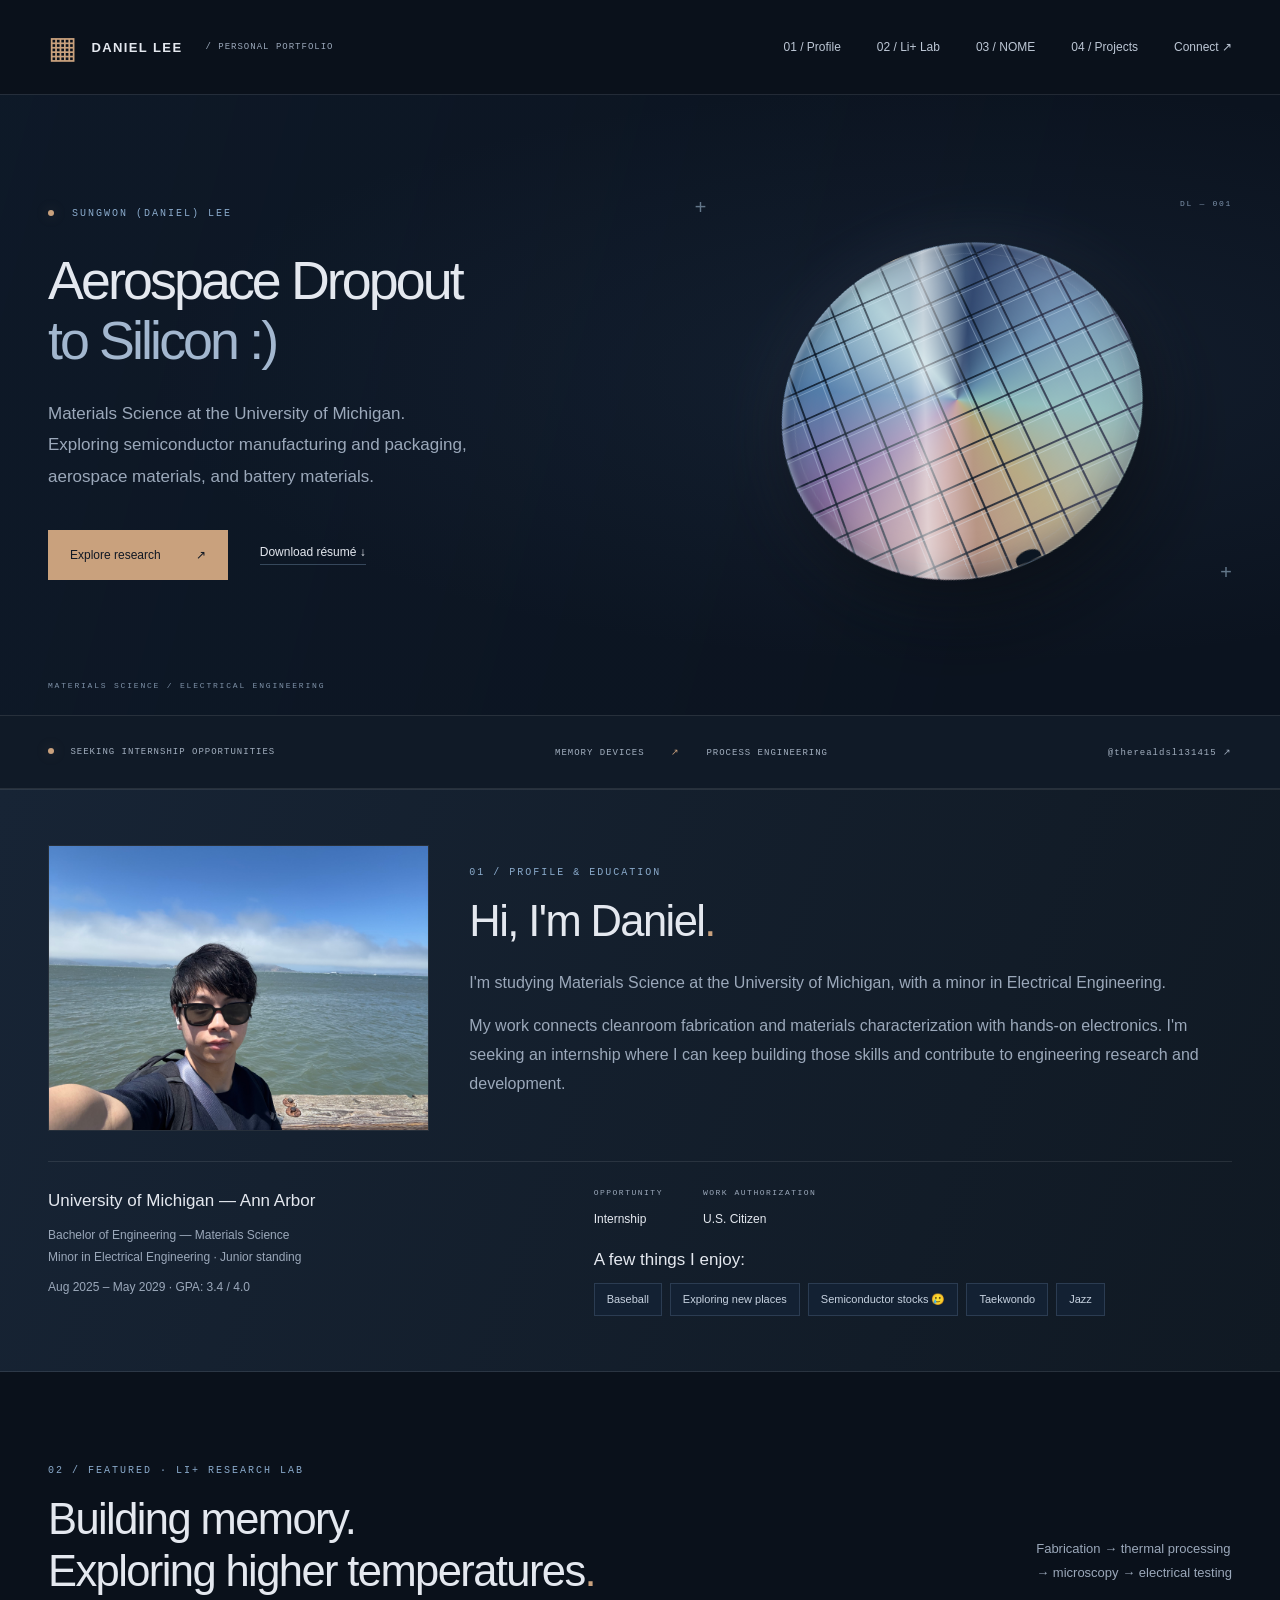
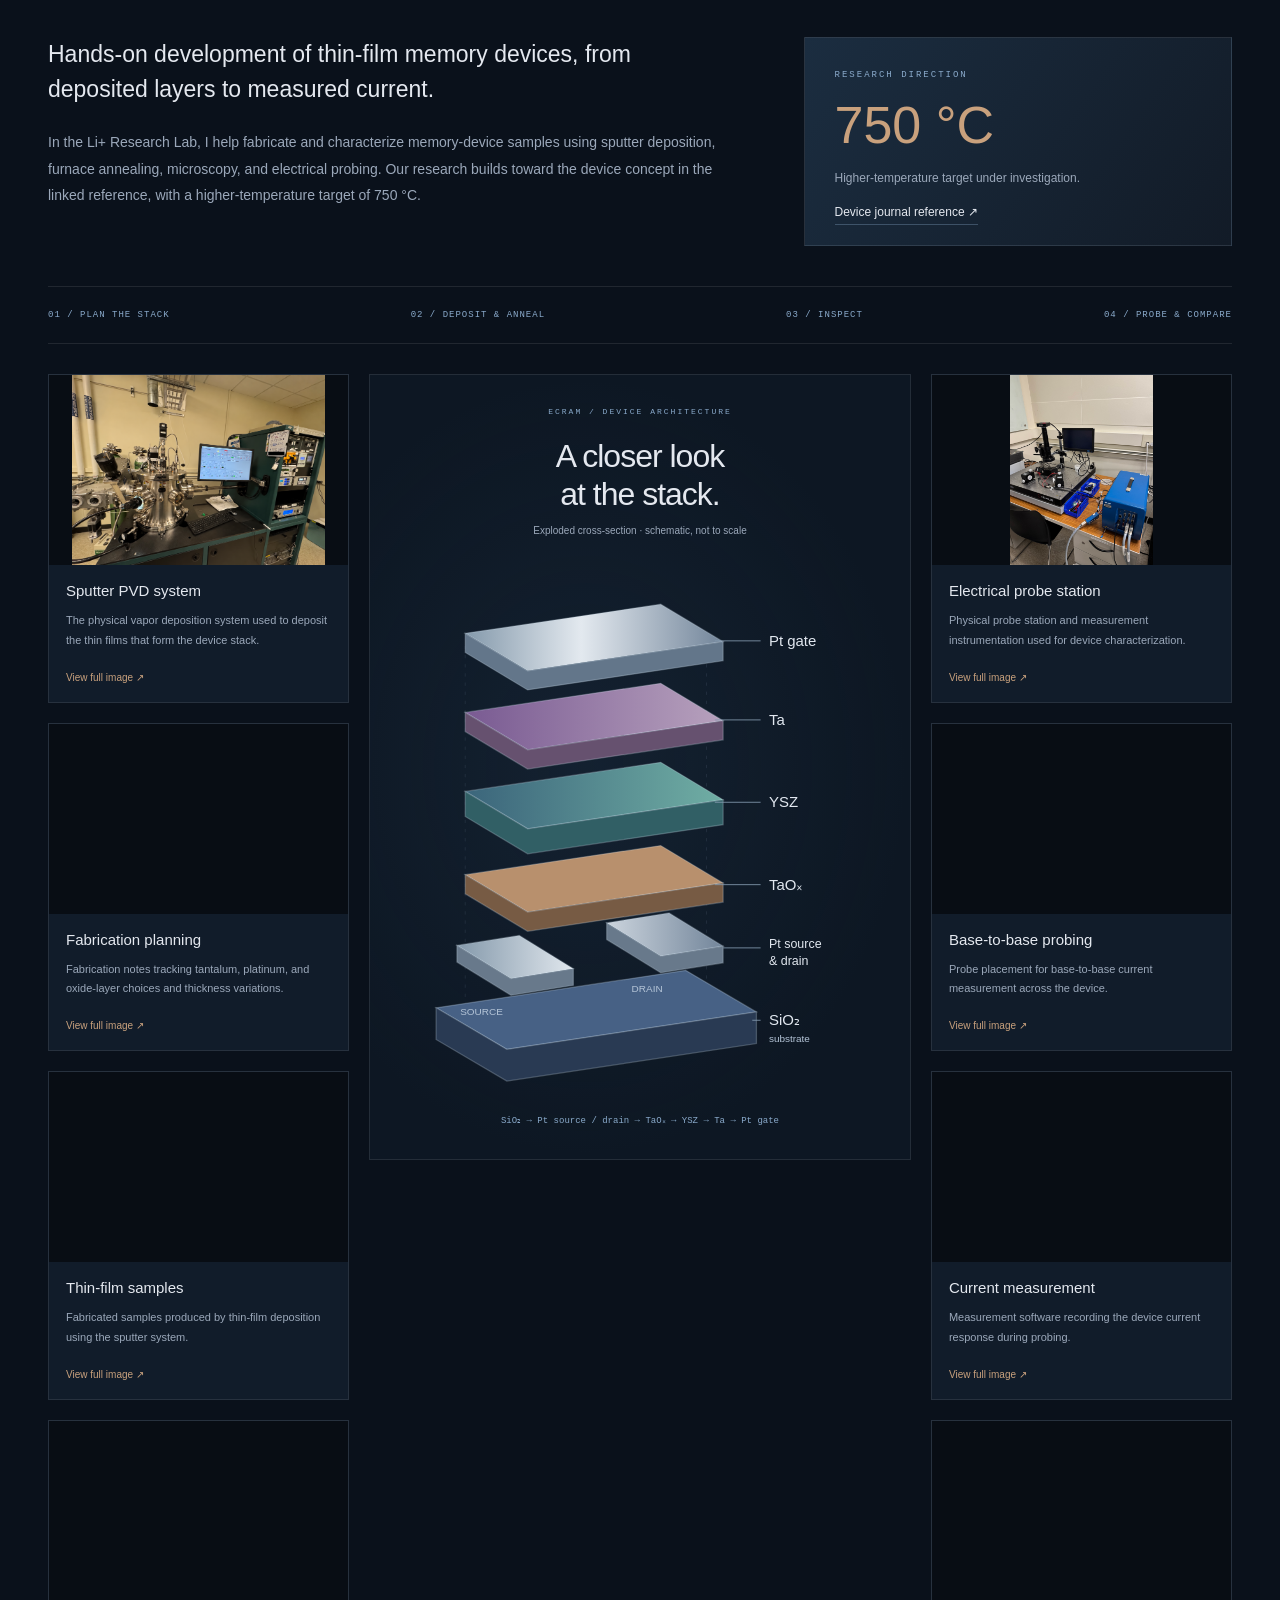
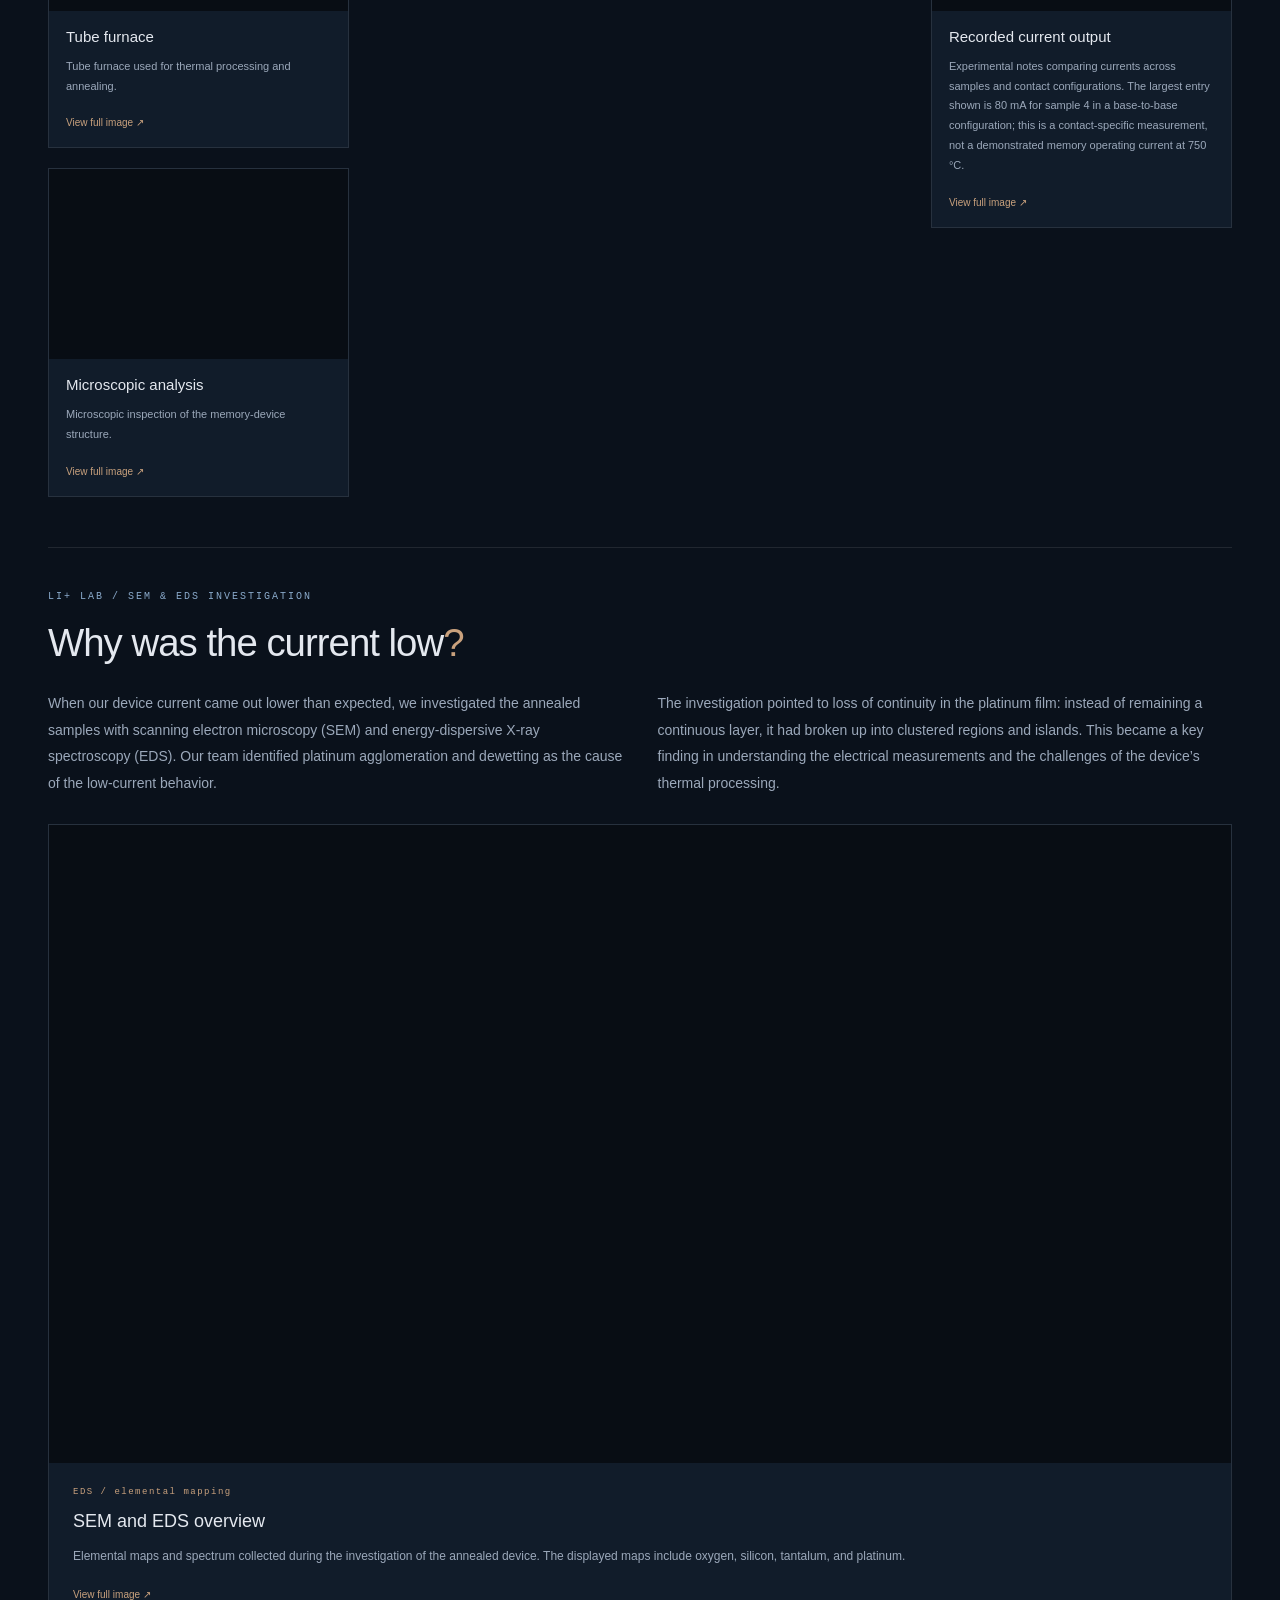
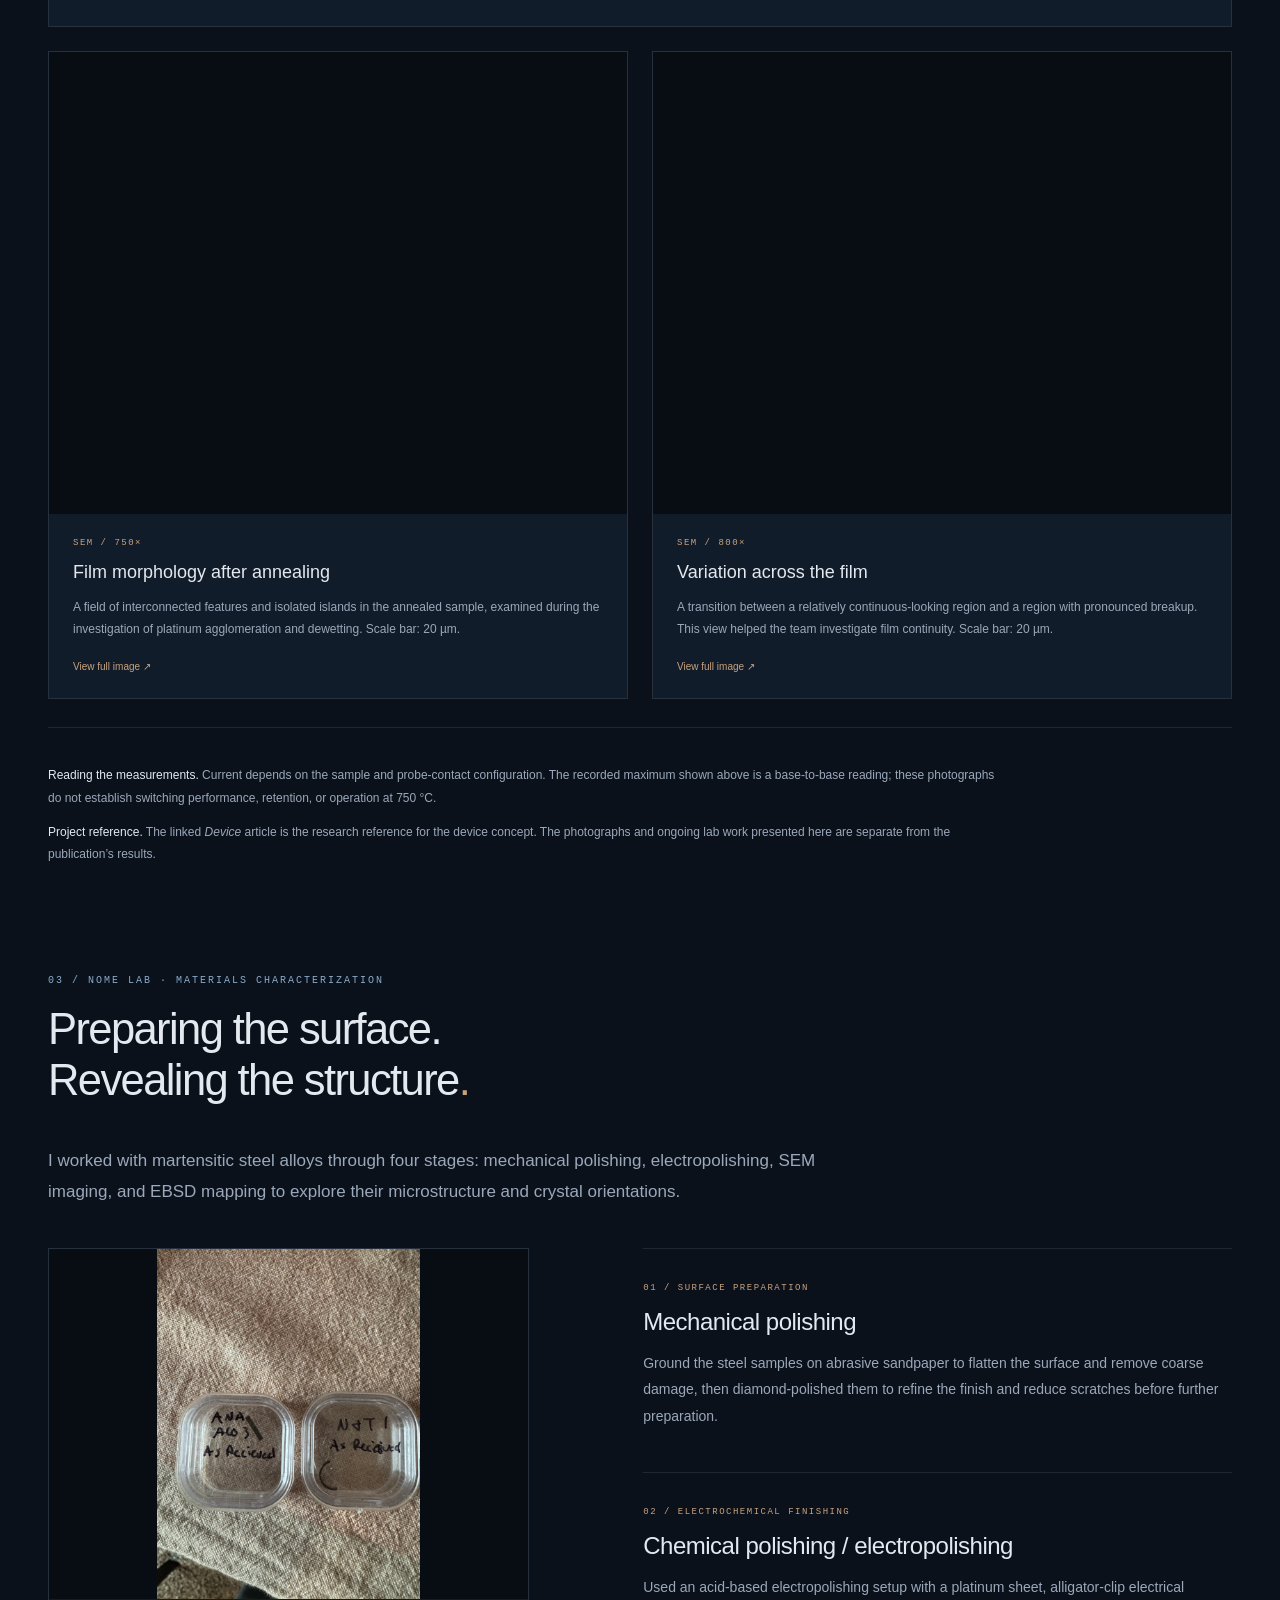
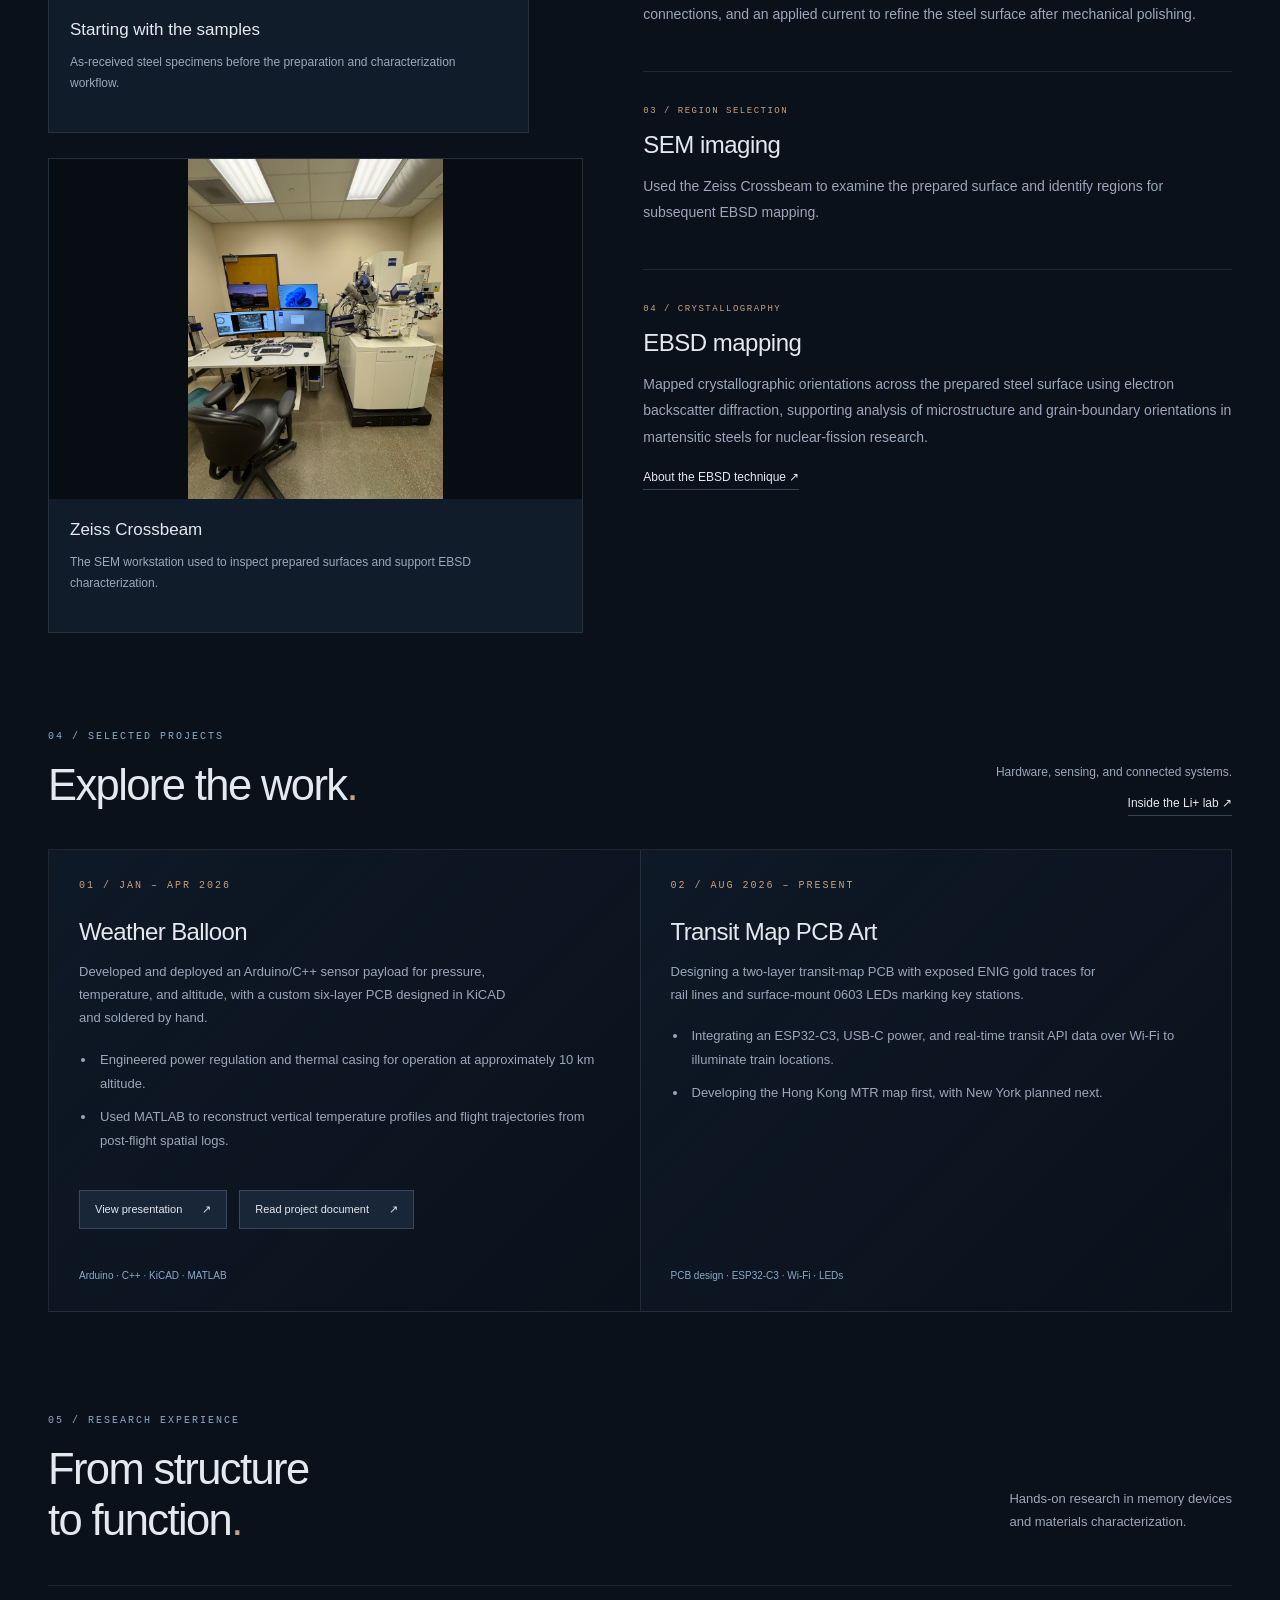
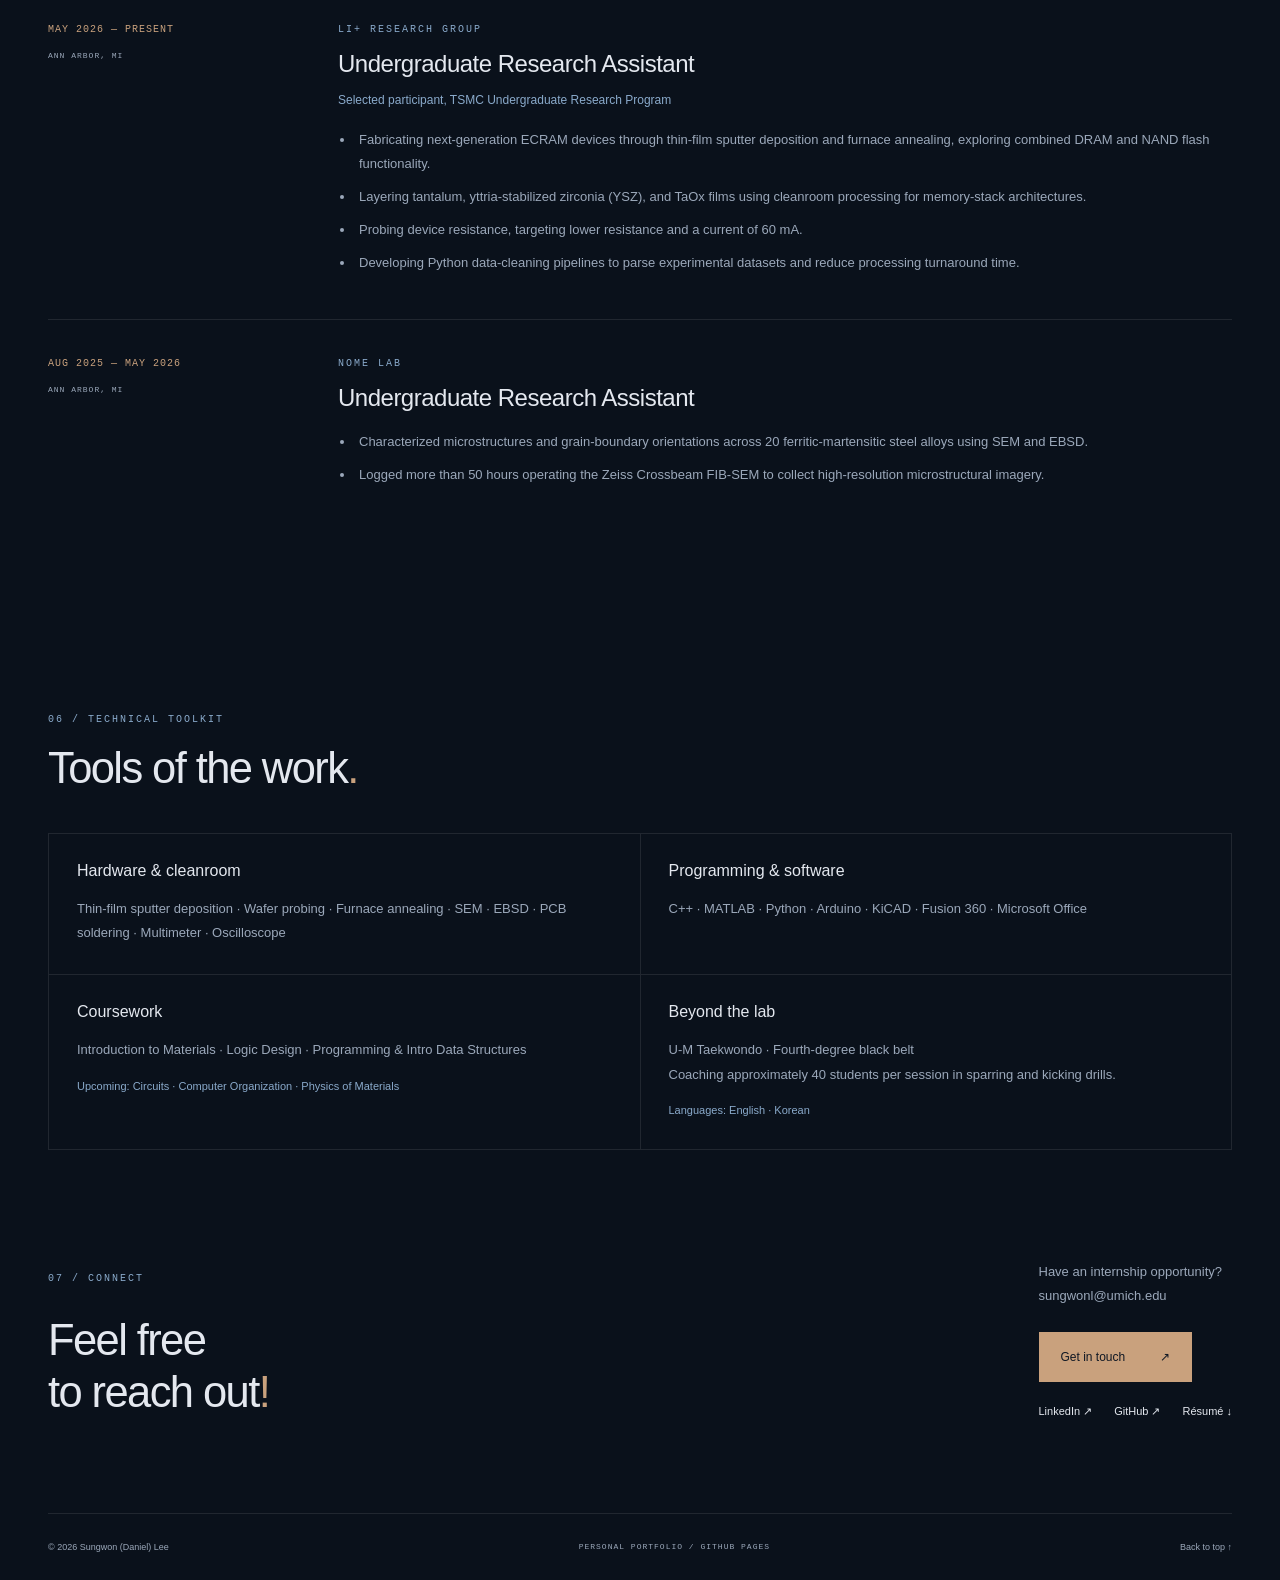
==== commit 8a897fae: "Update index.html" ====
--- a/index.html
+++ b/index.html
@@ -9,7 +9,7 @@
 <a class="skip" href="#main">Skip to content</a>
 <header class="nav wrap"><a class="brand" href="#" aria-label="Daniel Lee home"><span class="brand-mark" aria-hidden="true">▦</span> DANIEL LEE<span class="brand-sub"> / PERSONAL PORTFOLIO</span></a><nav aria-label="Main navigation"><a href="#about">01 / Profile</a><a href="#lab-work">02 / Li+ Lab</a><a href="#nome-work">03 / NOME</a><a href="#projects">04 / Projects</a><a href="#contact">Connect ↗</a></nav></header>
 <main id="main">
-<section class="hero"><div class="hero-glow" aria-hidden="true"></div><div class="wrap hero-inner"><div class="intro"><p class="eyebrow"><span class="dot"></span> SUNGWON (DANIEL) LEE</p><h1>Aerospace Dropout<br><span>to Silicon :)</span></h1><p class="lead">Materials Science at the University of Michigan.<br>Exploring memory devices and semiconductor fabrication,<br>with an eye toward chip design and RTL.</p><div class="actions"><a class="button" href="#lab-work">Explore research <span aria-hidden="true">↗</span></a><a class="text-link" href="resume.pdf" download>Download résumé ↓</a></div></div><div class="wafer-stage" aria-hidden="true"><div class="crosshair ch-one">+</div><div class="crosshair ch-two">+</div><div class="wafer"><div class="wafer-core"></div></div><span class="wafer-coordinate">DL — 001</span></div><div class="hero-bottom"><span>MATERIALS SCIENCE / ELECTRICAL ENGINEERING</span></div></div></section>
+<section class="hero"><div class="hero-glow" aria-hidden="true"></div><div class="wrap hero-inner"><div class="intro"><p class="eyebrow"><span class="dot"></span> SUNGWON (DANIEL) LEE</p><h1>Aerospace Dropout<br><span>to Silicon :)</span></h1><p class="lead">Materials Science at the University of Michigan.<br>Exploring semiconductor manufacturing and packaging,<br>aerospace materials, and battery materials.</p><div class="actions"><a class="button" href="#lab-work">Explore research <span aria-hidden="true">↗</span></a><a class="text-link" href="resume.pdf" download>Download résumé ↓</a></div></div><div class="wafer-stage" aria-hidden="true"><div class="crosshair ch-one">+</div><div class="crosshair ch-two">+</div><div class="wafer"><div class="wafer-core"></div></div><span class="wafer-coordinate">DL — 001</span></div><div class="hero-bottom"><span>MATERIALS SCIENCE / ELECTRICAL ENGINEERING</span></div></div></section>
 <div class="status-strip"><div class="wrap status-inner"><span><i class="dot"></i> SEEKING INTERNSHIP OPPORTUNITIES</span><span>MEMORY DEVICES <b>↗</b> PROCESS ENGINEERING</span><a href="https://github.com/therealdsl131415">@therealdsl131415 ↗</a></div></div>
 <section id="about" class="about profile-compact"><div class="wrap"><div class="profile-top"><figure class="profile-portrait"><img src="daniel-waterfront.jpeg" alt="Daniel wearing sunglasses by the waterfront" loading="lazy" decoding="async"></figure><div class="profile-introduction"><p class="eyebrow">01 / PROFILE & EDUCATION</p><h2>Hi, I'm Daniel<span>.</span></h2><p>I'm studying Materials Science at the University of Michigan, with a minor in Electrical Engineering.</p><p>My work connects cleanroom fabrication and materials characterization with hands-on electronics. I'm seeking an internship where I can keep building those skills and contribute to engineering research and development.</p></div></div><div class="profile-details"><div class="education"><h3>University of Michigan — Ann Arbor</h3><p>Bachelor of Engineering — Materials Science<br>Minor in Electrical Engineering · Junior standing</p><p>Aug 2025 – May 2029 · GPA: 3.4 / 4.0</p></div><div class="profile-extra"><div class="facts"><div><span>OPPORTUNITY</span><strong>Internship</strong></div><div><span>WORK AUTHORIZATION</span><strong>U.S. Citizen</strong></div></div><div class="profile-interests"><p class="eyebrow">OUTSIDE THE LAB</p><h3>A few things I enjoy:</h3><ul><li>Baseball</li><li>Exploring new places</li><li>Semiconductor stocks 🥲</li><li>Taekwondo</li><li>Jazz</li></ul></div></div></div></div></section><section id="lab-work" class="lab-case wrap"><div class="section-head"><div><p class="eyebrow">02 / FEATURED · LI+ RESEARCH LAB</p><h2>Building memory.<br>Exploring higher temperatures<span>.</span></h2></div><p class="section-note">Fabrication → thermal processing<br>→ microscopy → electrical testing</p></div><div class="case-intro"><div><p class="case-lead">Hands-on development of thin-film memory devices, from deposited layers to measured current.</p><p>In the Li+ Research Lab, I help fabricate and characterize memory-device samples using sputter deposition, furnace annealing, microscopy, and electrical probing. Our research builds toward the device concept in the linked reference, with a higher-temperature target of 750 °C.</p></div><aside class="target-panel"><span>RESEARCH DIRECTION</span><strong>750 °C</strong><p>Higher-temperature target under investigation.</p><a class="text-link" href="https://www.cell.com/device/fulltext/S2666-9986(24)00580-5">Device journal reference ↗</a></aside></div><div class="process-strip"><span>01 / PLAN THE STACK</span><span>02 / DEPOSIT & ANNEAL</span><span>03 / INSPECT</span><span>04 / PROBE & COMPARE</span></div><div class="device-atlas"><div class="atlas-photos atlas-left"><figure class="lab-photo"><a href="sputter-pvd-redacted.png" aria-label="Open full-size photo: Sputter PVD system"><img src="sputter-pvd-redacted.png" alt="Sputter physical vapor deposition system with the handwritten password redacted" loading="lazy" decoding="async"></a><figcaption><h3>Sputter PVD system</h3><p>The physical vapor deposition system used to deposit the thin films that form the device stack.</p><a href="sputter-pvd-redacted.png" class="photo-link">View full image ↗</a></figcaption></figure><figure class="lab-photo"><a href="IMG_5094.jpeg" aria-label="Open full-size photo: Fabrication planning"><img src="IMG_5094.jpeg" alt="Fabrication planning — Li+ Research Lab" loading="lazy" decoding="async"></a><figcaption><h3>Fabrication planning</h3><p>Fabrication notes tracking tantalum, platinum, and oxide-layer choices and thickness variations.</p><a href="IMG_5094.jpeg" class="photo-link">View full image ↗</a></figcaption></figure><figure class="lab-photo"><a href="IMG_5149.jpeg" aria-label="Open full-size photo: Thin-film samples"><img src="IMG_5149.jpeg" alt="Thin-film samples — Li+ Research Lab" loading="lazy" decoding="async"></a><figcaption><h3>Thin-film samples</h3><p>Fabricated samples produced by thin-film deposition using the sputter system.</p><a href="IMG_5149.jpeg" class="photo-link">View full image ↗</a></figcaption></figure><figure class="lab-photo"><a href="IMG_5153.jpeg" aria-label="Open full-size photo: Tube furnace"><img src="IMG_5153.jpeg" alt="Tube furnace — Li+ Research Lab" loading="lazy" decoding="async"></a><figcaption><h3>Tube furnace</h3><p>Tube furnace used for thermal processing and annealing.</p><a href="IMG_5153.jpeg" class="photo-link">View full image ↗</a></figcaption></figure><figure class="lab-photo"><a href="IMG_5110.jpeg" aria-label="Open full-size photo: Microscopic analysis"><img src="IMG_5110.jpeg" alt="Microscopic analysis — Li+ Research Lab" loading="lazy" decoding="async"></a><figcaption><h3>Microscopic analysis</h3><p>Microscopic inspection of the memory-device structure.</p><a href="IMG_5110.jpeg" class="photo-link">View full image ↗</a></figcaption></figure></div><figure class="device-diagram"><figcaption><p class="eyebrow">ECRAM / DEVICE ARCHITECTURE</p><h3>A closer look<br>at the stack.</h3><p>Exploded cross-section · schematic, not to scale</p></figcaption><svg viewBox="0 0 620 670" role="img" aria-labelledby="stack-title stack-desc"><title id="stack-title">ECRAM layer stack</title><desc id="stack-desc">From bottom to top: silicon dioxide substrate; separate platinum source and drain; tantalum oxide; yttria-stabilized zirconia; tantalum; platinum gate. Layer spacing is exaggerated.</desc><defs><linearGradient id="pt"><stop stop-color="#8499ab"/><stop offset=".45" stop-color="#e3e9ef"/><stop offset="1" stop-color="#72859a"/></linearGradient><linearGradient id="oxide"><stop stop-color="#3b657b"/><stop offset="1" stop-color="#70aea4"/></linearGradient><linearGradient id="ta"><stop stop-color="#795a92"/><stop offset="1" stop-color="#b7a1bd"/></linearGradient></defs><g stroke="#a4b7cc22" stroke-dasharray="4 7"><path d="M100 120V555M390 120V555"/></g><g stroke="#d1e3ef40" stroke-width="1.5"><path d="M100 105l235 -35 75 45 -235 35z" fill="url(#pt)"/><path d="M100 105v23l75 45 235 -35v-23l-235 35z" fill="#63768a"/><path d="M100 200l235 -35 75 45 -235 35z" fill="url(#ta)"/><path d="M100 200v23l75 45 235 -35v-23l-235 35z" fill="#66516f"/><path d="M100 295l235 -35 75 45 -235 35z" fill="url(#oxide)"/><path d="M100 295v30l75 45 235 -35v-30l-235 35z" fill="#315f65"/><path d="M100 395l235 -35 75 45 -235 35z" fill="#b8906d"/><path d="M100 395v23l75 45 235 -35v-23l-235 35z" fill="#775b44"/><path d="M90 480l75 -12 65 40 -75 12z M270 453l75 -12 65 40 -75 12z" fill="url(#pt)"/><path d="M90 480v20l65 40 75 -12v-20l-75 12z M270 453v20l65 40 75 -12v-20l-75 12z" fill="#68798b"/><path d="M65 555l300 -45 85 50 -300 45z" fill="#476185"/><path d="M65 555v38l85 50 300 -45v-38l-300 45z" fill="#293a53"/></g><g stroke="#859ab0" stroke-width="1" fill="none"><path d="M400 114h55M400 209h55M400 308h55M400 407h55M410 483h45M445 570h10"/></g><g fill="#e1e7ef" font-family="Arial,sans-serif" font-size="18"><text x="465" y="120">Pt gate</text><text x="465" y="215">Ta</text><text x="465" y="314">YSZ</text><text x="465" y="413">TaOₓ</text><text x="465" y="483" font-size="15">Pt source</text><text x="465" y="503" font-size="15">&amp; drain</text><text x="465" y="576">SiO₂</text></g><g fill="#b4c4d7" font-family="Arial,sans-serif" font-size="12"><text x="94" y="564">SOURCE</text><text x="300" y="536">DRAIN</text><text x="465" y="596">substrate</text></g></svg><p class="stack-foot">SiO₂ → Pt source / drain → TaOₓ → YSZ → Ta → Pt gate</p></figure><div class="atlas-photos atlas-right"><figure class="lab-photo"><a href="IMG_5152.jpeg" aria-label="Open full-size photo: Electrical probe station"><img src="IMG_5152.jpeg" alt="Electrical probe station — Li+ Research Lab" loading="lazy" decoding="async"></a><figcaption><h3>Electrical probe station</h3><p>Physical probe station and measurement instrumentation used for device characterization.</p><a href="IMG_5152.jpeg" class="photo-link">View full image ↗</a></figcaption></figure><figure class="lab-photo"><a href="IMG_5115.jpeg" aria-label="Open full-size photo: Base-to-base probing"><img src="IMG_5115.jpeg" alt="Base-to-base probing — Li+ Research Lab" loading="lazy" decoding="async"></a><figcaption><h3>Base-to-base probing</h3><p>Probe placement for base-to-base current measurement across the device.</p><a href="IMG_5115.jpeg" class="photo-link">View full image ↗</a></figcaption></figure><figure class="lab-photo"><a href="IMG_5071.jpeg" aria-label="Open full-size photo: Current measurement"><img src="IMG_5071.jpeg" alt="Current measurement — Li+ Research Lab" loading="lazy" decoding="async"></a><figcaption><h3>Current measurement</h3><p>Measurement software recording the device current response during probing.</p><a href="IMG_5071.jpeg" class="photo-link">View full image ↗</a></figcaption></figure><figure class="lab-photo"><a href="IMG_5093.jpeg" aria-label="Open full-size photo: Recorded current output"><img src="IMG_5093.jpeg" alt="Recorded current output — Li+ Research Lab" loading="lazy" decoding="async"></a><figcaption><h3>Recorded current output</h3><p>Experimental notes comparing currents across samples and contact configurations. The largest entry shown is 80 mA for sample 4 in a base-to-base configuration; this is a contact-specific measurement, not a demonstrated memory operating current at 750 °C.</p><a href="IMG_5093.jpeg" class="photo-link">View full image ↗</a></figcaption></figure></div></div><section class="failure-analysis" aria-labelledby="failure-heading"><div class="section-head"><div><p class="eyebrow">LI+ LAB / SEM & EDS INVESTIGATION</p><h3 id="failure-heading">Why was the current low<span>?</span></h3></div></div><div class="failure-story"><p>When our device current came out lower than expected, we investigated the annealed samples with scanning electron microscopy (SEM) and energy-dispersive X-ray spectroscopy (EDS). Our team identified platinum agglomeration and dewetting as the cause of the low-current behavior.</p><p>The investigation pointed to loss of continuity in the platinum film: instead of remaining a continuous layer, it had broken up into clustered regions and islands. This became a key finding in understanding the electrical measurements and the challenges of the device’s thermal processing.</p></div><div class="failure-gallery"><figure class="lab-photo"><a href="pt-annealing-eds.png" aria-label="Open full-size image: SEM and EDS overview"><img src="pt-annealing-eds.png" alt="SEM and EDS overview — Li+ lab platinum annealing investigation" loading="lazy" decoding="async"></a><figcaption><p class="micrograph-tag">EDS / elemental mapping</p><h4>SEM and EDS overview</h4><p>Elemental maps and spectrum collected during the investigation of the annealed device. The displayed maps include oxygen, silicon, tantalum, and platinum.</p><a class="photo-link" href="pt-annealing-eds.png">View full image ↗</a></figcaption></figure><figure class="lab-photo"><a href="pt-annealing-sem-750x.png" aria-label="Open full-size image: Film morphology after annealing"><img src="pt-annealing-sem-750x.png" alt="Film morphology after annealing — Li+ lab platinum annealing investigation" loading="lazy" decoding="async"></a><figcaption><p class="micrograph-tag">SEM / 750×</p><h4>Film morphology after annealing</h4><p>A field of interconnected features and isolated islands in the annealed sample, examined during the investigation of platinum agglomeration and dewetting. Scale bar: 20 µm.</p><a class="photo-link" href="pt-annealing-sem-750x.png">View full image ↗</a></figcaption></figure><figure class="lab-photo"><a href="pt-annealing-sem-800x.png" aria-label="Open full-size image: Variation across the film"><img src="pt-annealing-sem-800x.png" alt="Variation across the film — Li+ lab platinum annealing investigation" loading="lazy" decoding="async"></a><figcaption><p class="micrograph-tag">SEM / 800×</p><h4>Variation across the film</h4><p>A transition between a relatively continuous-looking region and a region with pronounced breakup. This view helped the team investigate film continuity. Scale bar: 20 µm.</p><a class="photo-link" href="pt-annealing-sem-800x.png">View full image ↗</a></figcaption></figure></div></section><div class="research-context"><p><strong>Reading the measurements.</strong> Current depends on the sample and probe-contact configuration. The recorded maximum shown above is a base-to-base reading; these photographs do not establish switching performance, retention, or operation at 750 °C.</p><p><strong>Project reference.</strong> The linked <em>Device</em> article is the research reference for the device concept. The photographs and ongoing lab work presented here are separate from the publication’s results.</p></div></section><section id="nome-work" class="nome-case wrap"><div class="section-head"><div><p class="eyebrow">03 / NOME LAB · MATERIALS CHARACTERIZATION</p><h2>Preparing the surface.<br>Revealing the structure<span>.</span></h2></div></div><p class="nome-intro">I worked with martensitic steel alloys through four stages: mechanical polishing, electropolishing, SEM imaging, and EBSD mapping to explore their microstructure and crystal orientations.</p><div class="nome-layout"><div class="nome-images"><figure class="lab-photo"><a href="IMG_5155.jpeg"><img src="IMG_5155.jpeg" alt="As-received steel samples in labeled storage containers" loading="lazy"></a><figcaption><h3>Starting with the samples</h3><p>As-received steel specimens before the preparation and characterization workflow.</p></figcaption></figure><figure class="lab-photo"><a href="IMG_4115.jpeg"><img src="IMG_4115.jpeg" alt="Zeiss Crossbeam 550 microscope and control workstation in the NOME lab" loading="lazy"></a><figcaption><h3>Zeiss Crossbeam</h3><p>The SEM workstation used to inspect prepared surfaces and support EBSD characterization.</p></figcaption></figure></div><ol class="nome-stages"><li><span>01 / SURFACE PREPARATION</span><h3>Mechanical polishing</h3><p>Ground the steel samples on abrasive sandpaper to flatten the surface and remove coarse damage, then diamond-polished them to refine the finish and reduce scratches before further preparation.</p></li><li><span>02 / ELECTROCHEMICAL FINISHING</span><h3>Chemical polishing / electropolishing</h3><p>Used an acid-based electropolishing setup with a platinum sheet, alligator-clip electrical connections, and an applied current to refine the steel surface after mechanical polishing.</p></li><li><span>03 / REGION SELECTION</span><h3>SEM imaging</h3><p>Used the Zeiss Crossbeam to examine the prepared surface and identify regions for subsequent EBSD mapping.</p></li><li><span>04 / CRYSTALLOGRAPHY</span><h3>EBSD mapping</h3><p>Mapped crystallographic orientations across the prepared steel surface using electron backscatter diffraction, supporting analysis of microstructure and grain-boundary orientations in martensitic steels for nuclear-fission research.</p><a class="text-link" href="https://www.ebsd.com/">About the EBSD technique ↗</a></li></ol></div></section><section id="projects" class="projects wrap"><div class="section-head"><div><p class="eyebrow">04 / SELECTED PROJECTS</p><h2>Explore the work<span>.</span></h2></div><div class="section-aside"><p>Hardware, sensing, and connected systems.</p><a class="text-link" href="#lab-work">Inside the Li+ lab ↗</a></div></div><div class="project-list featured-projects">
 <article class="project"><span class="project-number">01 / JAN – APR 2026</span><div><h3>Weather Balloon</h3><p>Developed and deployed an Arduino/C++ sensor payload for pressure, temperature, and altitude, with a custom six-layer PCB designed in KiCAD and soldered by hand.</p><ul><li>Engineered power regulation and thermal casing for operation at approximately 10 km altitude.</li><li>Used MATLAB to reconstruct vertical temperature profiles and flight trajectories from post-flight spatial logs.</li></ul></div><div class="project-resources" aria-label="Weather Balloon resources"><a href="https://docs.google.com/presentation/d/1EqkfdH5QxoZbfztpr7MkmP1BURlcvk5NFv8J9XKySSs/edit?slide=id.p#slide=id.p">View presentation <span aria-hidden="true">↗</span></a><a href="https://docs.google.com/document/d/1X1YZ4zI3Iac0_KP1IK_MSDX7iE5QyLziAY9HEgUtvtA/edit?tab=t.0">Read project document <span aria-hidden="true">↗</span></a></div><div class="project-meta"><span>Arduino · C++ · KiCAD · MATLAB</span></div></article>
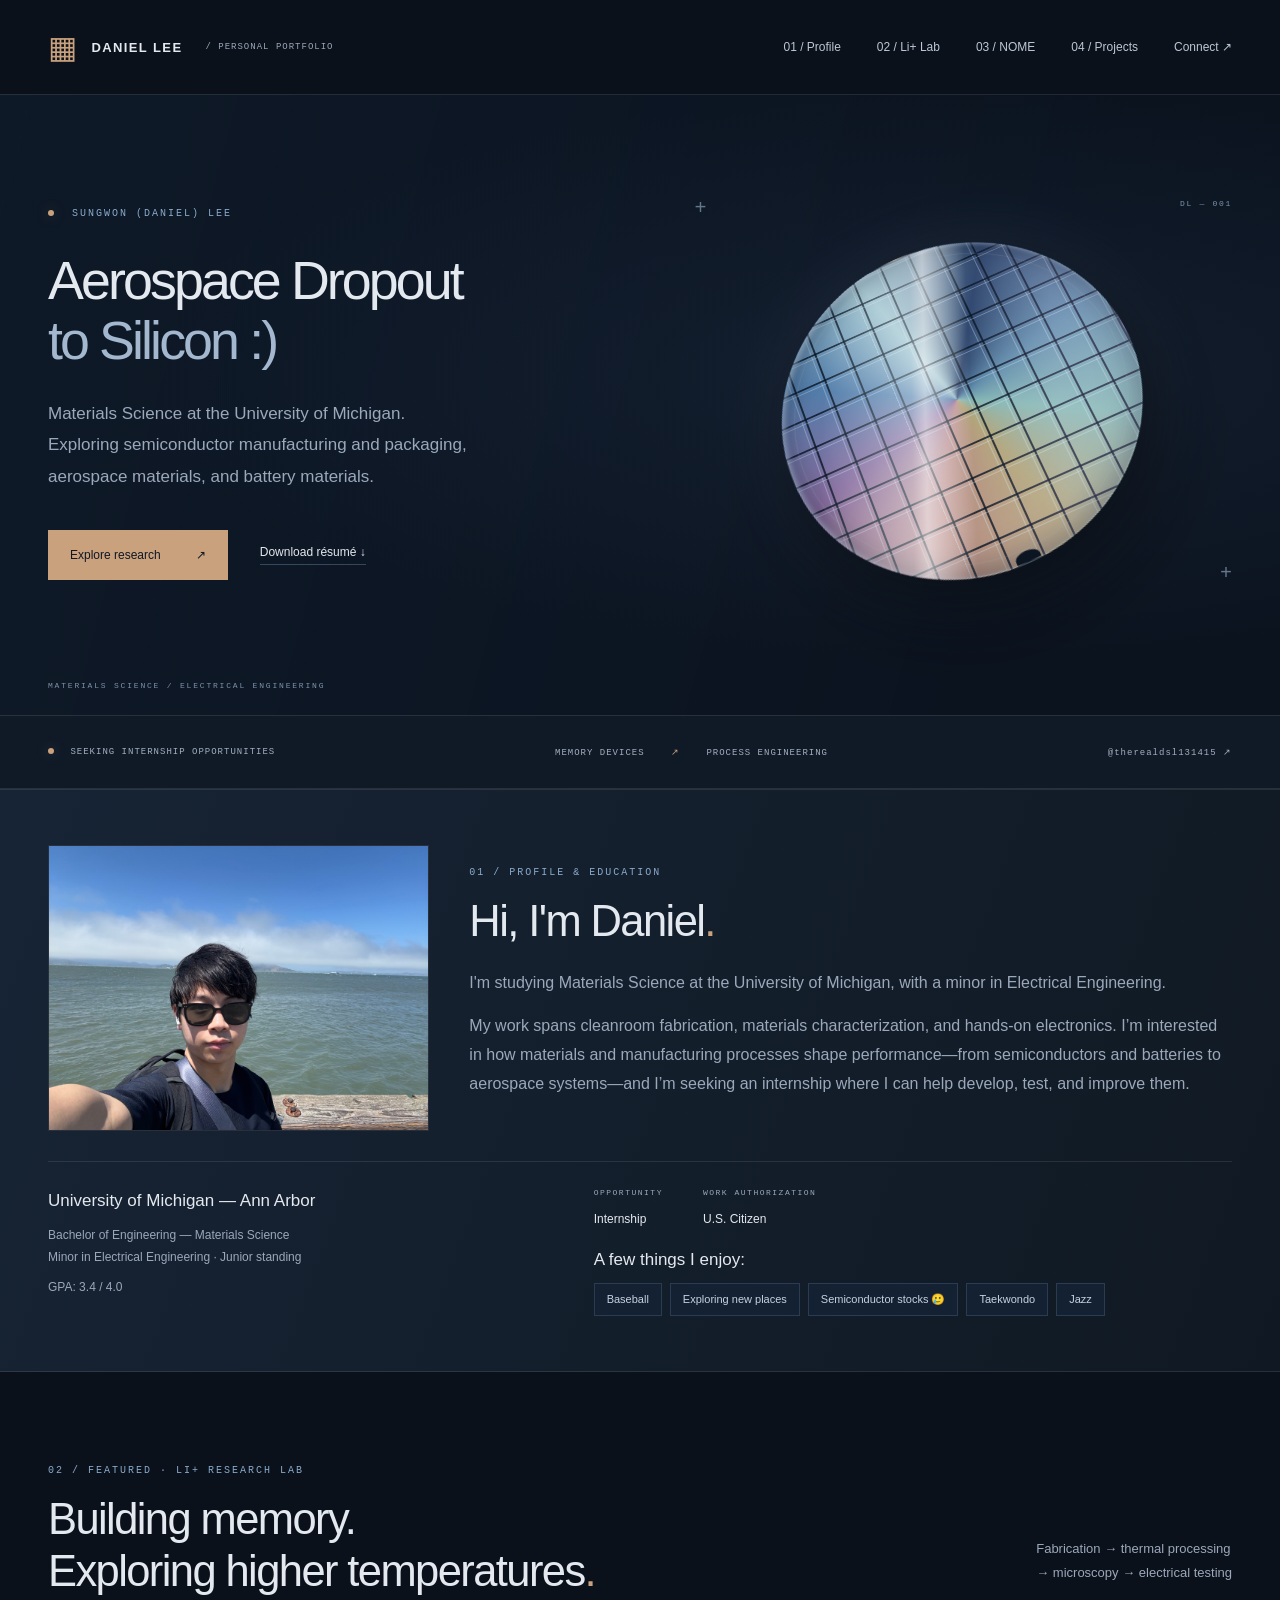
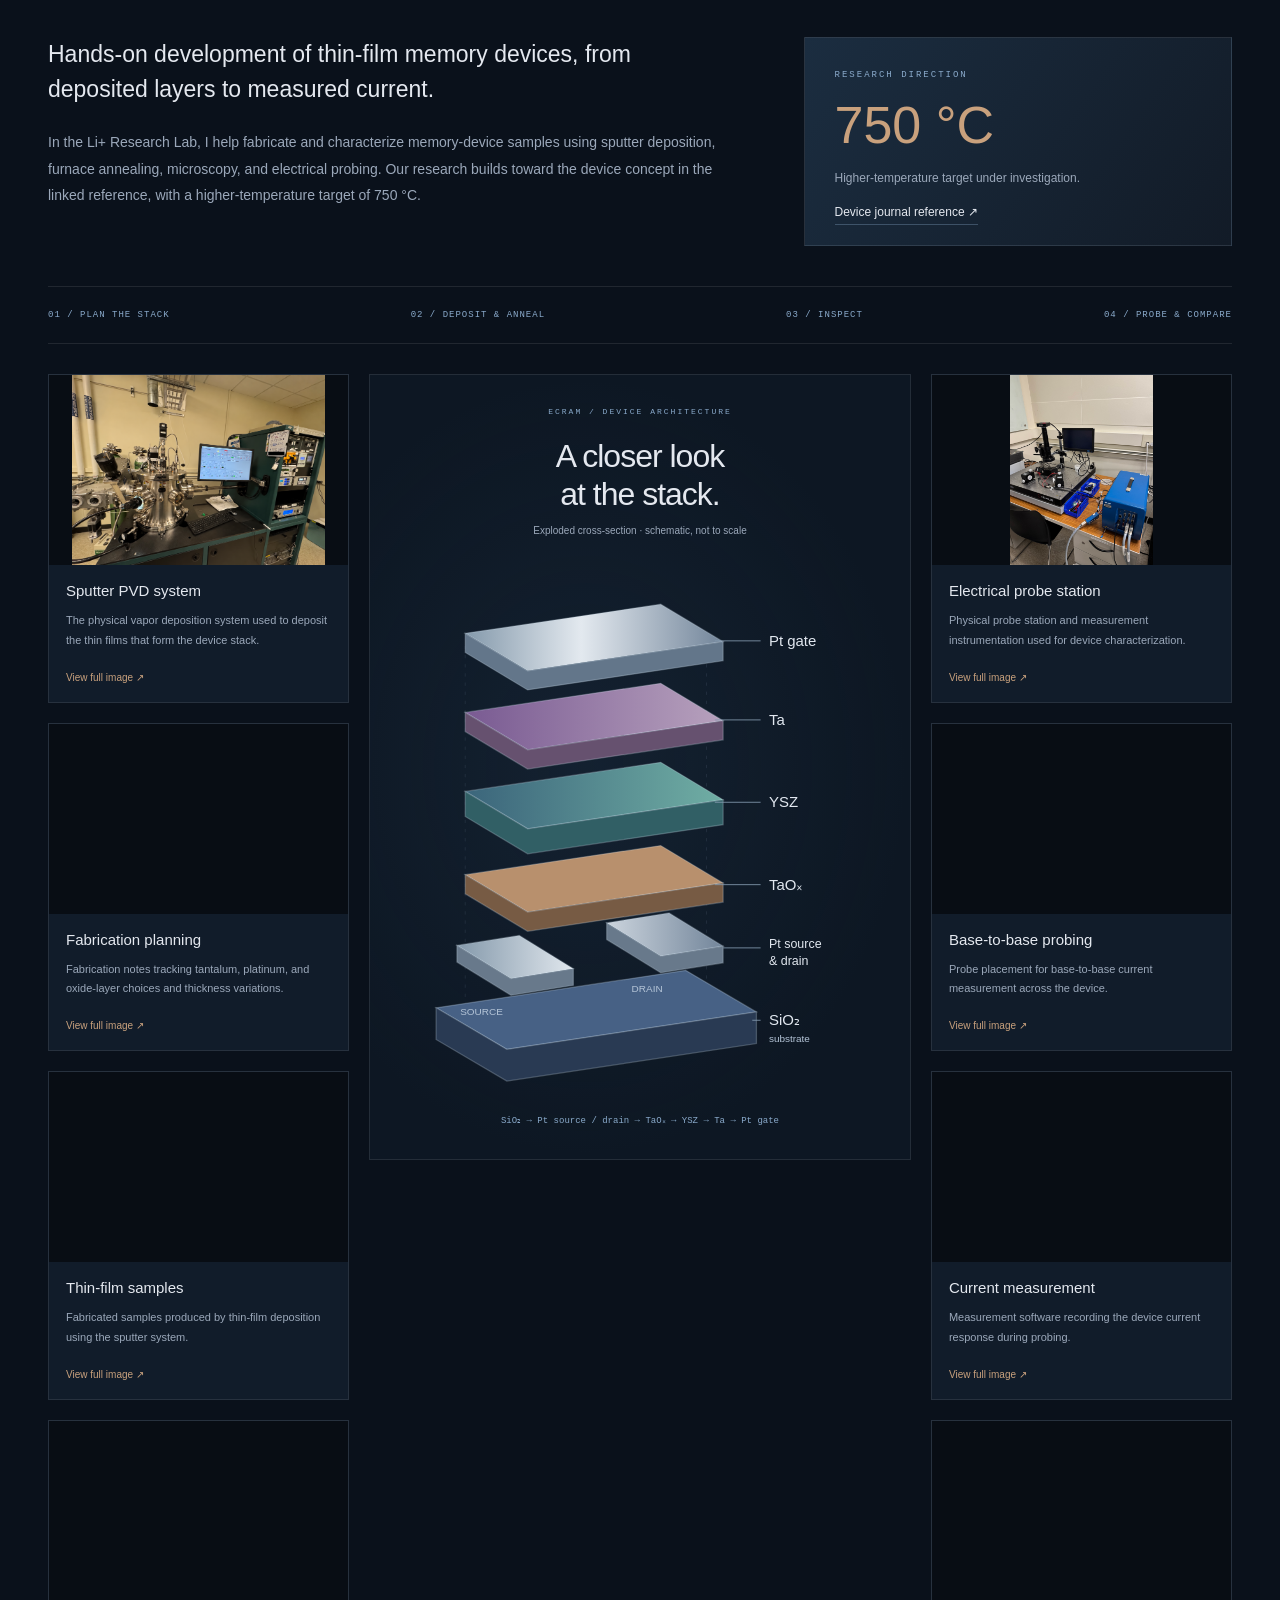
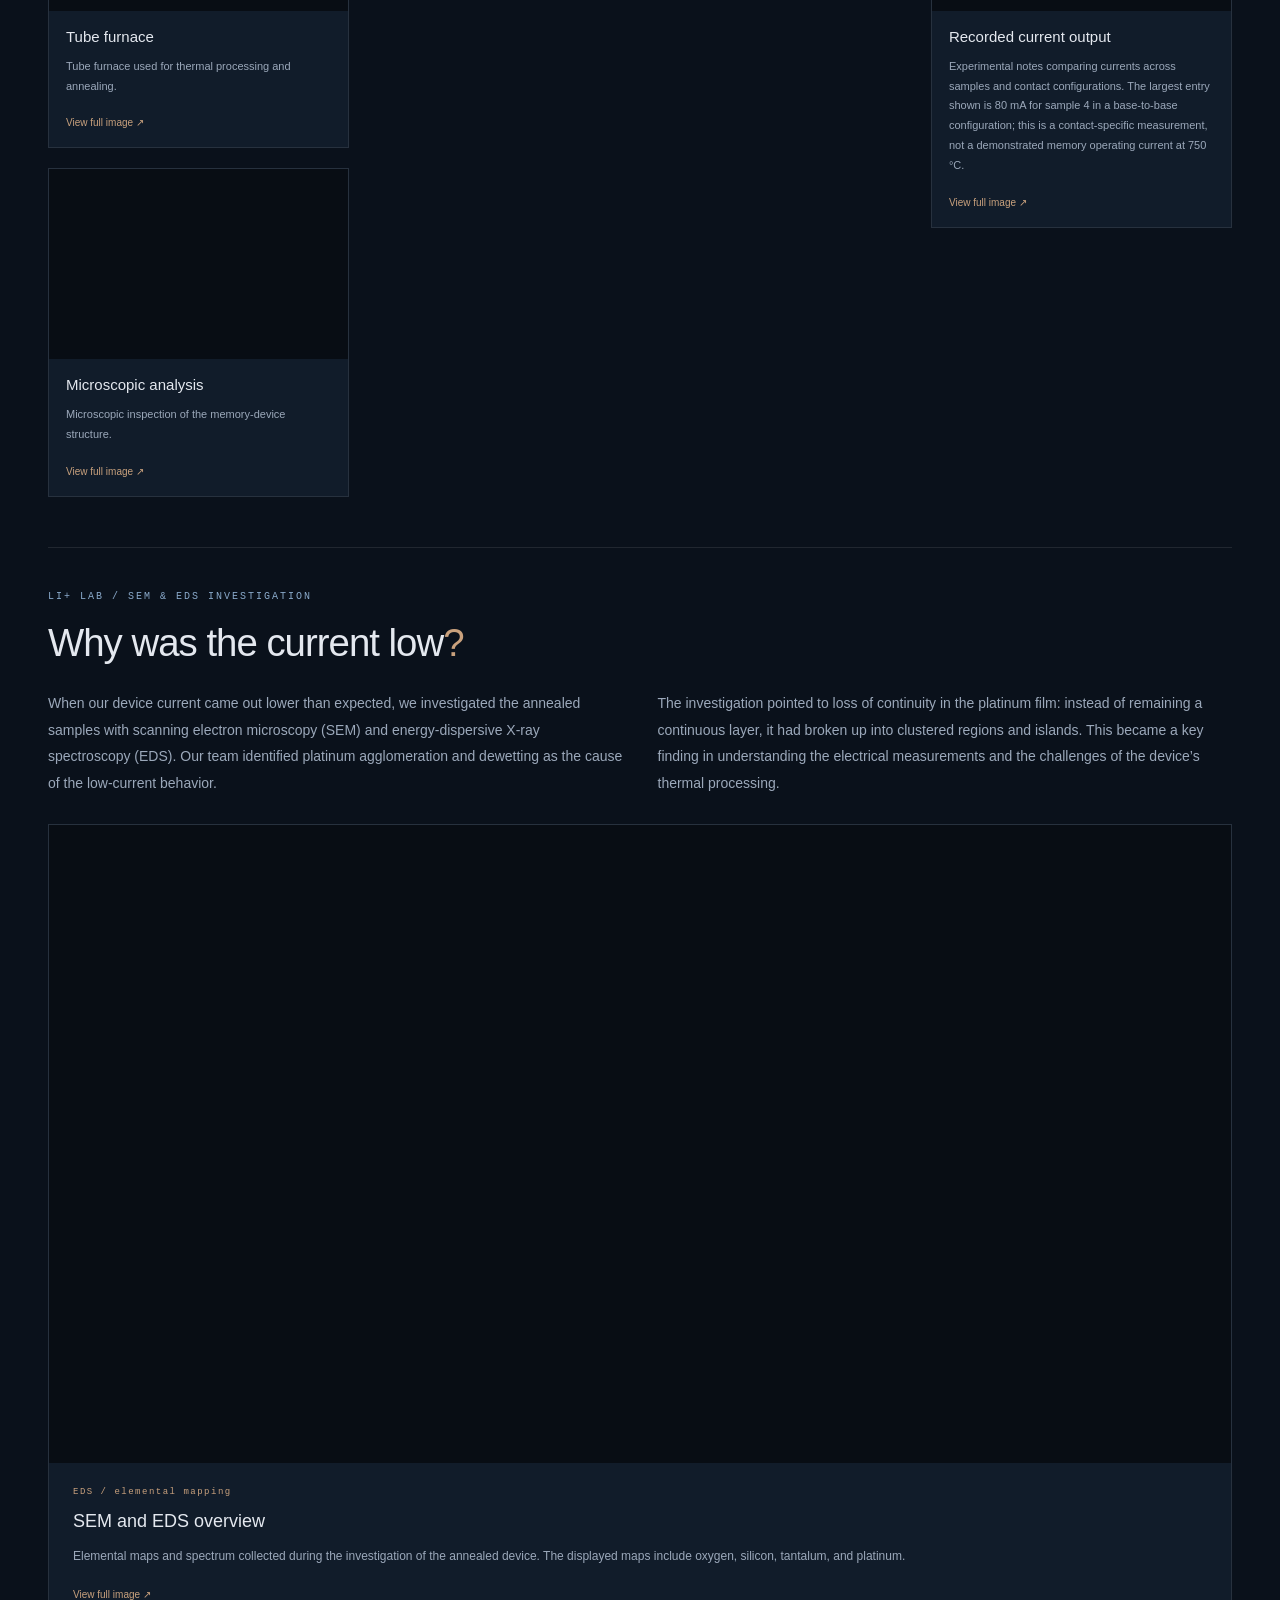
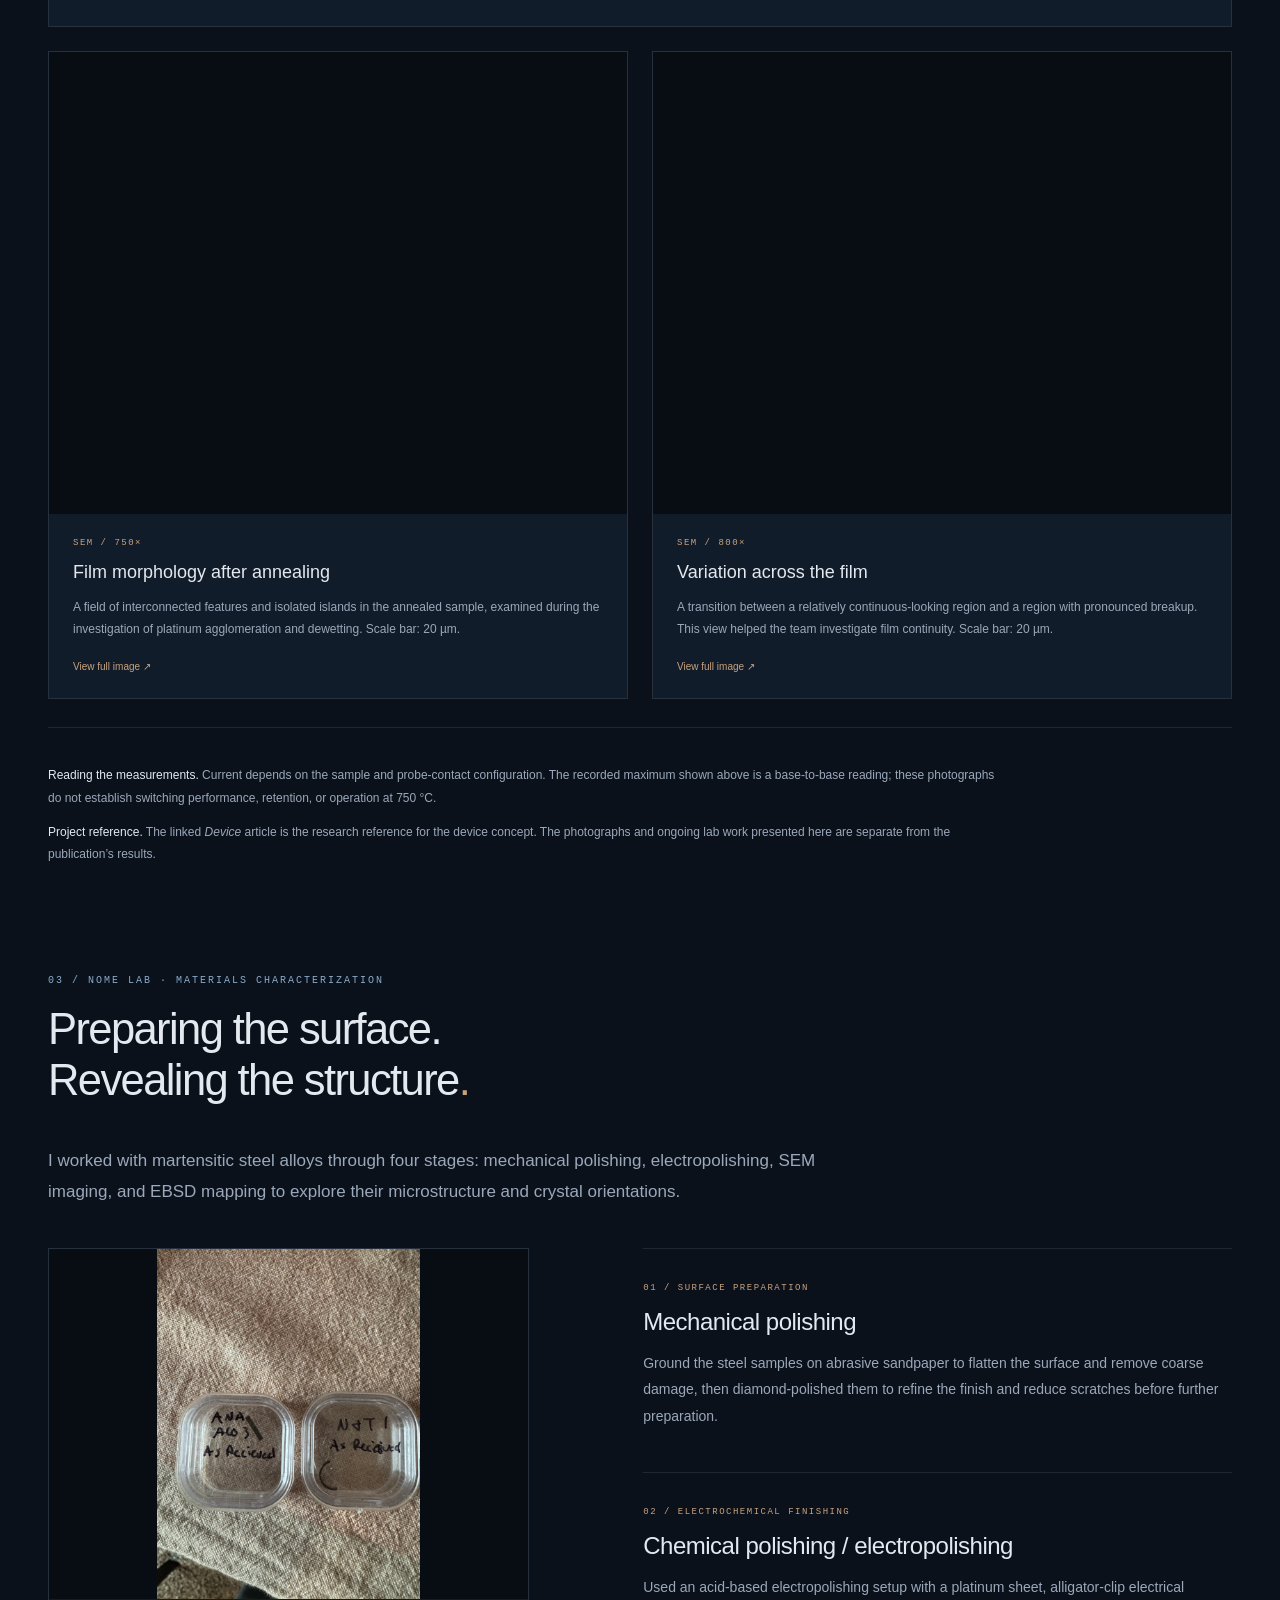
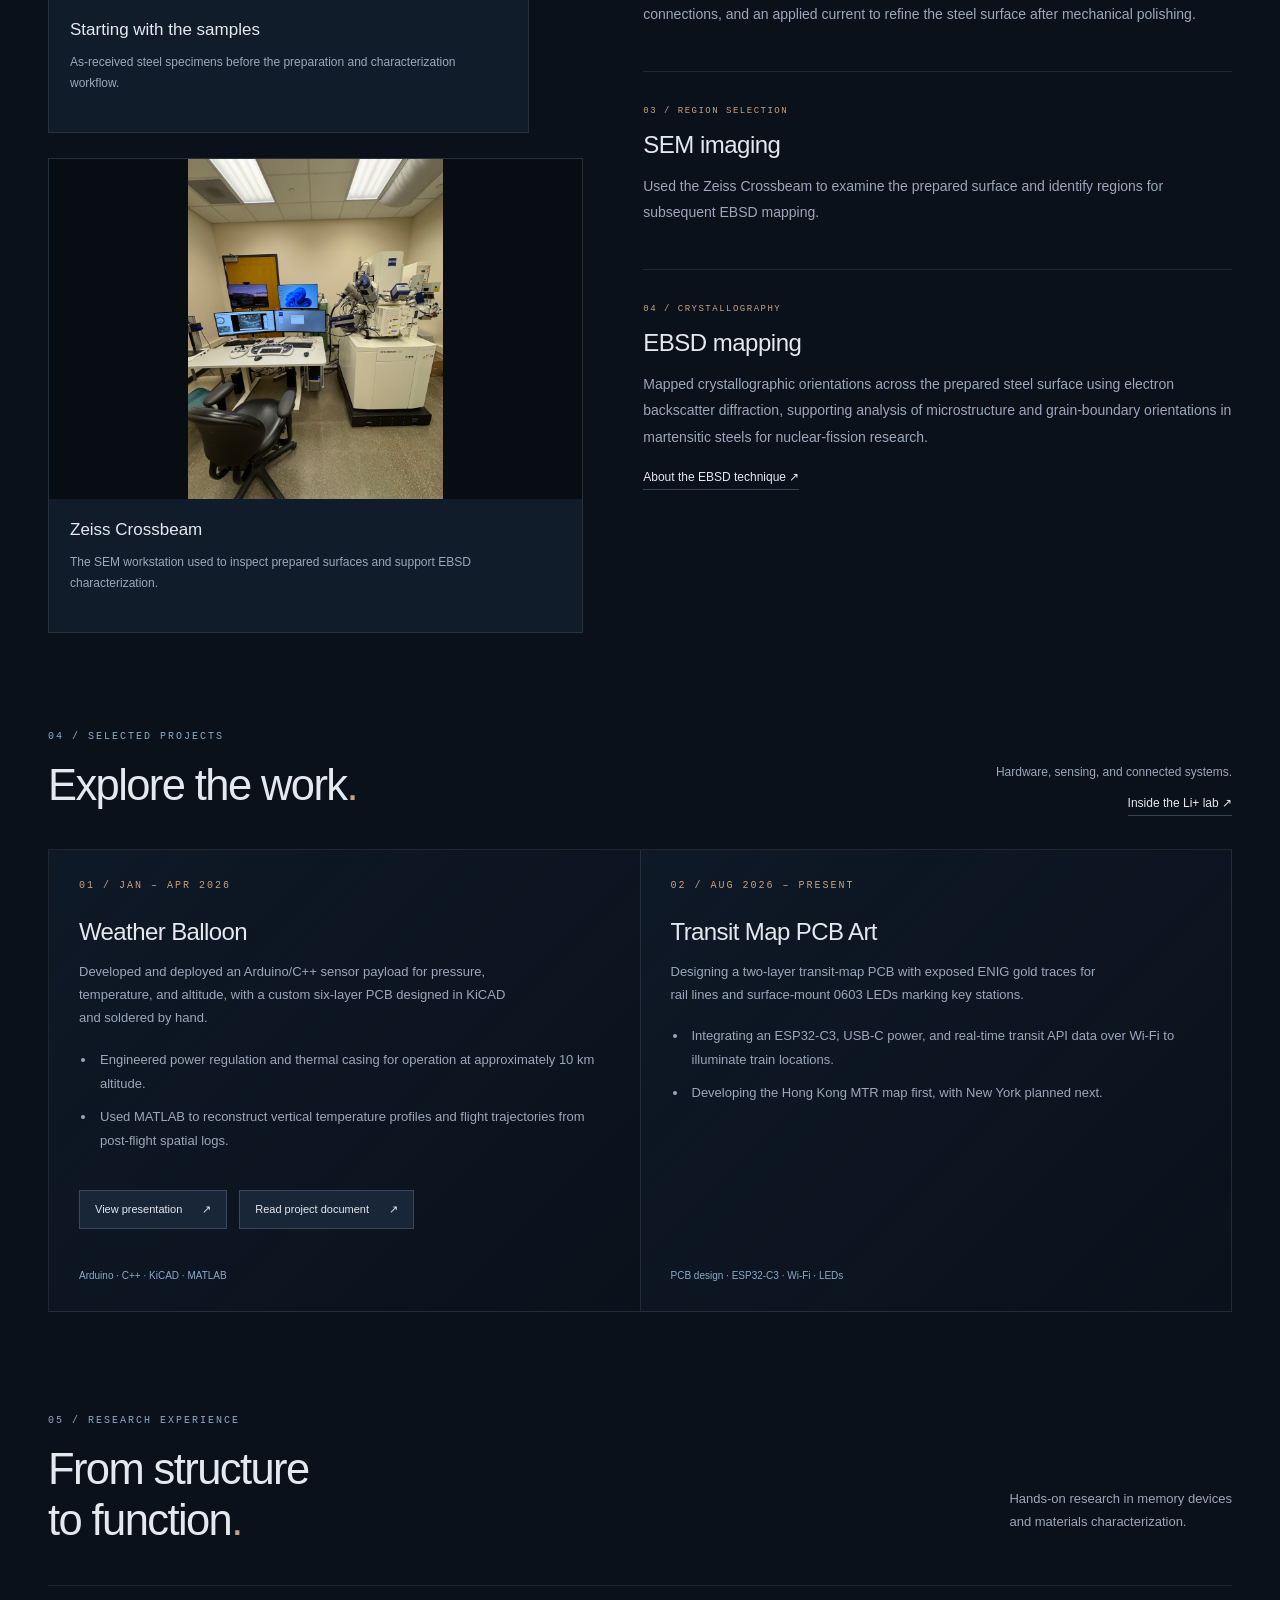
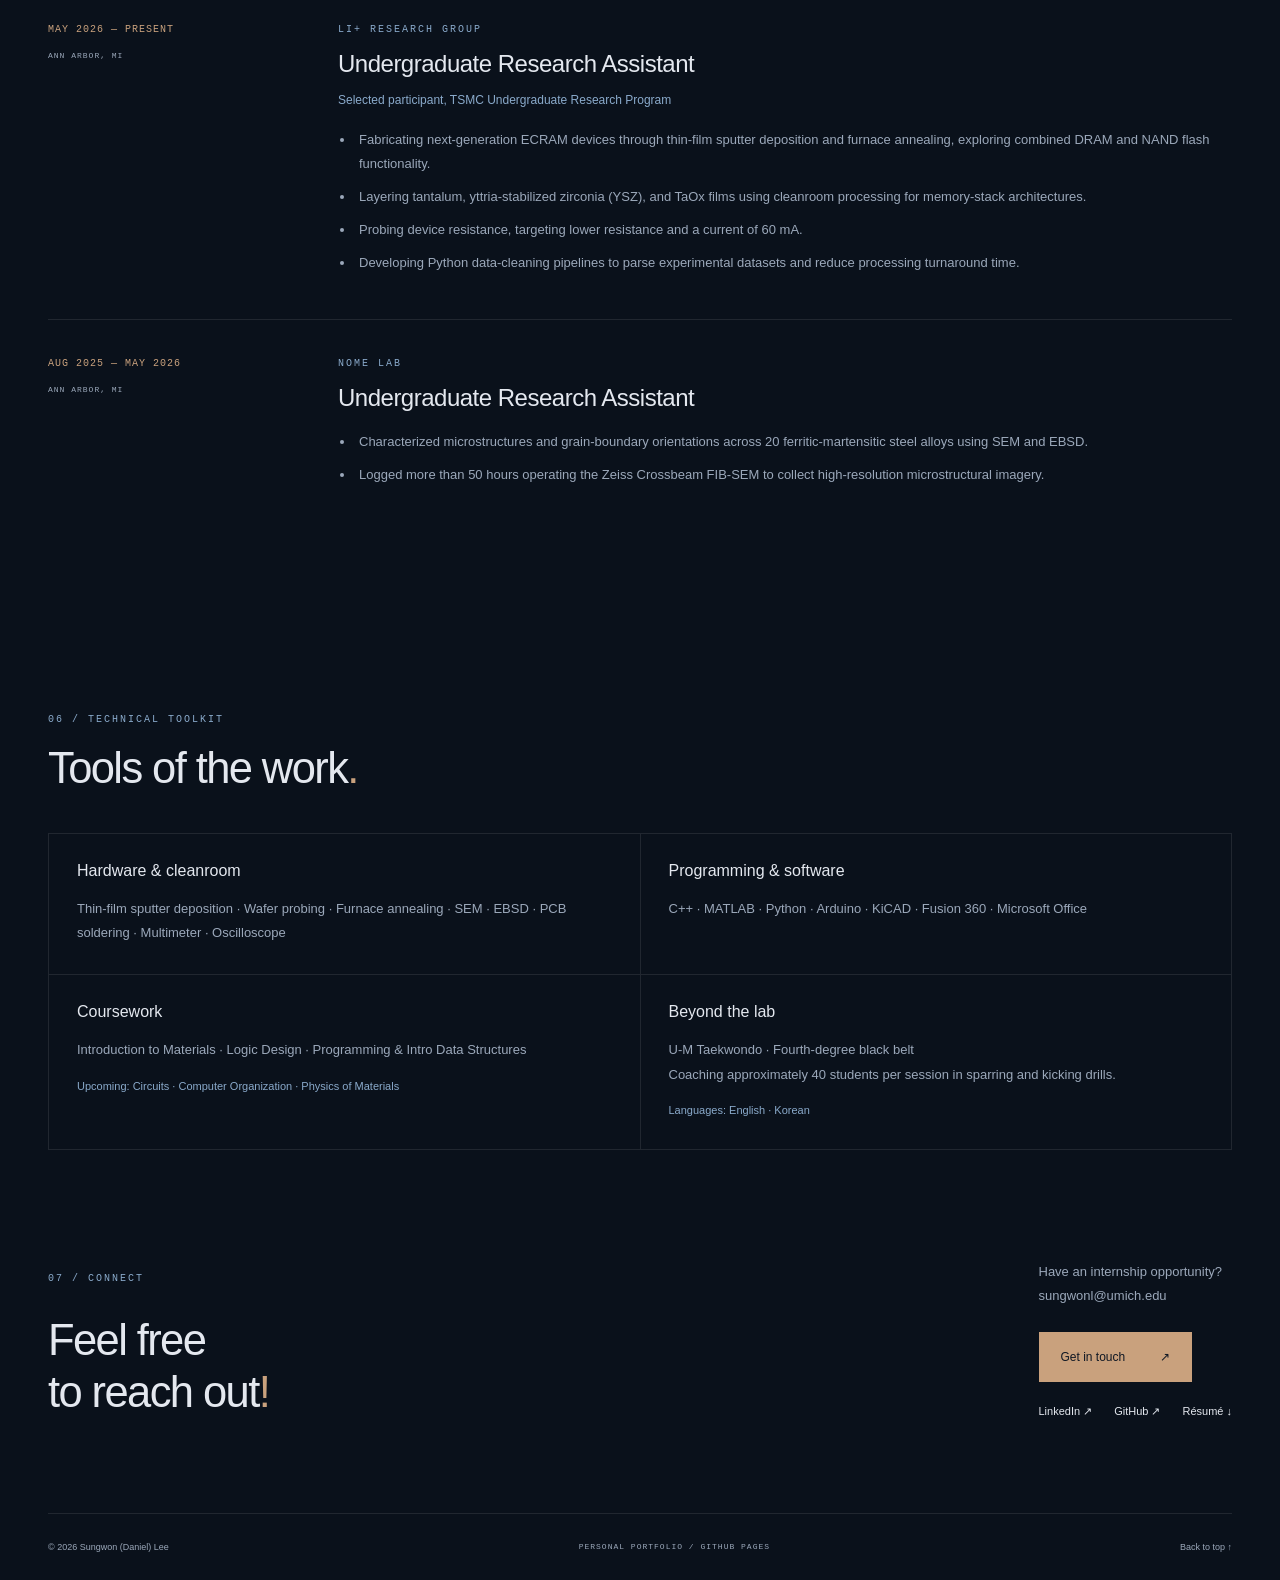
==== commit d4e409dc: "Update index.html" ====
--- a/index.html
+++ b/index.html
@@ -11,7 +11,7 @@
 <main id="main">
 <section class="hero"><div class="hero-glow" aria-hidden="true"></div><div class="wrap hero-inner"><div class="intro"><p class="eyebrow"><span class="dot"></span> SUNGWON (DANIEL) LEE</p><h1>Aerospace Dropout<br><span>to Silicon :)</span></h1><p class="lead">Materials Science at the University of Michigan.<br>Exploring semiconductor manufacturing and packaging,<br>aerospace materials, and battery materials.</p><div class="actions"><a class="button" href="#lab-work">Explore research <span aria-hidden="true">↗</span></a><a class="text-link" href="resume.pdf" download>Download résumé ↓</a></div></div><div class="wafer-stage" aria-hidden="true"><div class="crosshair ch-one">+</div><div class="crosshair ch-two">+</div><div class="wafer"><div class="wafer-core"></div></div><span class="wafer-coordinate">DL — 001</span></div><div class="hero-bottom"><span>MATERIALS SCIENCE / ELECTRICAL ENGINEERING</span></div></div></section>
 <div class="status-strip"><div class="wrap status-inner"><span><i class="dot"></i> SEEKING INTERNSHIP OPPORTUNITIES</span><span>MEMORY DEVICES <b>↗</b> PROCESS ENGINEERING</span><a href="https://github.com/therealdsl131415">@therealdsl131415 ↗</a></div></div>
-<section id="about" class="about profile-compact"><div class="wrap"><div class="profile-top"><figure class="profile-portrait"><img src="daniel-waterfront.jpeg" alt="Daniel wearing sunglasses by the waterfront" loading="lazy" decoding="async"></figure><div class="profile-introduction"><p class="eyebrow">01 / PROFILE & EDUCATION</p><h2>Hi, I'm Daniel<span>.</span></h2><p>I'm studying Materials Science at the University of Michigan, with a minor in Electrical Engineering.</p><p>My work connects cleanroom fabrication and materials characterization with hands-on electronics. I'm seeking an internship where I can keep building those skills and contribute to engineering research and development.</p></div></div><div class="profile-details"><div class="education"><h3>University of Michigan — Ann Arbor</h3><p>Bachelor of Engineering — Materials Science<br>Minor in Electrical Engineering · Junior standing</p><p>Aug 2025 – May 2029 · GPA: 3.4 / 4.0</p></div><div class="profile-extra"><div class="facts"><div><span>OPPORTUNITY</span><strong>Internship</strong></div><div><span>WORK AUTHORIZATION</span><strong>U.S. Citizen</strong></div></div><div class="profile-interests"><p class="eyebrow">OUTSIDE THE LAB</p><h3>A few things I enjoy:</h3><ul><li>Baseball</li><li>Exploring new places</li><li>Semiconductor stocks 🥲</li><li>Taekwondo</li><li>Jazz</li></ul></div></div></div></div></section><section id="lab-work" class="lab-case wrap"><div class="section-head"><div><p class="eyebrow">02 / FEATURED · LI+ RESEARCH LAB</p><h2>Building memory.<br>Exploring higher temperatures<span>.</span></h2></div><p class="section-note">Fabrication → thermal processing<br>→ microscopy → electrical testing</p></div><div class="case-intro"><div><p class="case-lead">Hands-on development of thin-film memory devices, from deposited layers to measured current.</p><p>In the Li+ Research Lab, I help fabricate and characterize memory-device samples using sputter deposition, furnace annealing, microscopy, and electrical probing. Our research builds toward the device concept in the linked reference, with a higher-temperature target of 750 °C.</p></div><aside class="target-panel"><span>RESEARCH DIRECTION</span><strong>750 °C</strong><p>Higher-temperature target under investigation.</p><a class="text-link" href="https://www.cell.com/device/fulltext/S2666-9986(24)00580-5">Device journal reference ↗</a></aside></div><div class="process-strip"><span>01 / PLAN THE STACK</span><span>02 / DEPOSIT & ANNEAL</span><span>03 / INSPECT</span><span>04 / PROBE & COMPARE</span></div><div class="device-atlas"><div class="atlas-photos atlas-left"><figure class="lab-photo"><a href="sputter-pvd-redacted.png" aria-label="Open full-size photo: Sputter PVD system"><img src="sputter-pvd-redacted.png" alt="Sputter physical vapor deposition system with the handwritten password redacted" loading="lazy" decoding="async"></a><figcaption><h3>Sputter PVD system</h3><p>The physical vapor deposition system used to deposit the thin films that form the device stack.</p><a href="sputter-pvd-redacted.png" class="photo-link">View full image ↗</a></figcaption></figure><figure class="lab-photo"><a href="IMG_5094.jpeg" aria-label="Open full-size photo: Fabrication planning"><img src="IMG_5094.jpeg" alt="Fabrication planning — Li+ Research Lab" loading="lazy" decoding="async"></a><figcaption><h3>Fabrication planning</h3><p>Fabrication notes tracking tantalum, platinum, and oxide-layer choices and thickness variations.</p><a href="IMG_5094.jpeg" class="photo-link">View full image ↗</a></figcaption></figure><figure class="lab-photo"><a href="IMG_5149.jpeg" aria-label="Open full-size photo: Thin-film samples"><img src="IMG_5149.jpeg" alt="Thin-film samples — Li+ Research Lab" loading="lazy" decoding="async"></a><figcaption><h3>Thin-film samples</h3><p>Fabricated samples produced by thin-film deposition using the sputter system.</p><a href="IMG_5149.jpeg" class="photo-link">View full image ↗</a></figcaption></figure><figure class="lab-photo"><a href="IMG_5153.jpeg" aria-label="Open full-size photo: Tube furnace"><img src="IMG_5153.jpeg" alt="Tube furnace — Li+ Research Lab" loading="lazy" decoding="async"></a><figcaption><h3>Tube furnace</h3><p>Tube furnace used for thermal processing and annealing.</p><a href="IMG_5153.jpeg" class="photo-link">View full image ↗</a></figcaption></figure><figure class="lab-photo"><a href="IMG_5110.jpeg" aria-label="Open full-size photo: Microscopic analysis"><img src="IMG_5110.jpeg" alt="Microscopic analysis — Li+ Research Lab" loading="lazy" decoding="async"></a><figcaption><h3>Microscopic analysis</h3><p>Microscopic inspection of the memory-device structure.</p><a href="IMG_5110.jpeg" class="photo-link">View full image ↗</a></figcaption></figure></div><figure class="device-diagram"><figcaption><p class="eyebrow">ECRAM / DEVICE ARCHITECTURE</p><h3>A closer look<br>at the stack.</h3><p>Exploded cross-section · schematic, not to scale</p></figcaption><svg viewBox="0 0 620 670" role="img" aria-labelledby="stack-title stack-desc"><title id="stack-title">ECRAM layer stack</title><desc id="stack-desc">From bottom to top: silicon dioxide substrate; separate platinum source and drain; tantalum oxide; yttria-stabilized zirconia; tantalum; platinum gate. Layer spacing is exaggerated.</desc><defs><linearGradient id="pt"><stop stop-color="#8499ab"/><stop offset=".45" stop-color="#e3e9ef"/><stop offset="1" stop-color="#72859a"/></linearGradient><linearGradient id="oxide"><stop stop-color="#3b657b"/><stop offset="1" stop-color="#70aea4"/></linearGradient><linearGradient id="ta"><stop stop-color="#795a92"/><stop offset="1" stop-color="#b7a1bd"/></linearGradient></defs><g stroke="#a4b7cc22" stroke-dasharray="4 7"><path d="M100 120V555M390 120V555"/></g><g stroke="#d1e3ef40" stroke-width="1.5"><path d="M100 105l235 -35 75 45 -235 35z" fill="url(#pt)"/><path d="M100 105v23l75 45 235 -35v-23l-235 35z" fill="#63768a"/><path d="M100 200l235 -35 75 45 -235 35z" fill="url(#ta)"/><path d="M100 200v23l75 45 235 -35v-23l-235 35z" fill="#66516f"/><path d="M100 295l235 -35 75 45 -235 35z" fill="url(#oxide)"/><path d="M100 295v30l75 45 235 -35v-30l-235 35z" fill="#315f65"/><path d="M100 395l235 -35 75 45 -235 35z" fill="#b8906d"/><path d="M100 395v23l75 45 235 -35v-23l-235 35z" fill="#775b44"/><path d="M90 480l75 -12 65 40 -75 12z M270 453l75 -12 65 40 -75 12z" fill="url(#pt)"/><path d="M90 480v20l65 40 75 -12v-20l-75 12z M270 453v20l65 40 75 -12v-20l-75 12z" fill="#68798b"/><path d="M65 555l300 -45 85 50 -300 45z" fill="#476185"/><path d="M65 555v38l85 50 300 -45v-38l-300 45z" fill="#293a53"/></g><g stroke="#859ab0" stroke-width="1" fill="none"><path d="M400 114h55M400 209h55M400 308h55M400 407h55M410 483h45M445 570h10"/></g><g fill="#e1e7ef" font-family="Arial,sans-serif" font-size="18"><text x="465" y="120">Pt gate</text><text x="465" y="215">Ta</text><text x="465" y="314">YSZ</text><text x="465" y="413">TaOₓ</text><text x="465" y="483" font-size="15">Pt source</text><text x="465" y="503" font-size="15">&amp; drain</text><text x="465" y="576">SiO₂</text></g><g fill="#b4c4d7" font-family="Arial,sans-serif" font-size="12"><text x="94" y="564">SOURCE</text><text x="300" y="536">DRAIN</text><text x="465" y="596">substrate</text></g></svg><p class="stack-foot">SiO₂ → Pt source / drain → TaOₓ → YSZ → Ta → Pt gate</p></figure><div class="atlas-photos atlas-right"><figure class="lab-photo"><a href="IMG_5152.jpeg" aria-label="Open full-size photo: Electrical probe station"><img src="IMG_5152.jpeg" alt="Electrical probe station — Li+ Research Lab" loading="lazy" decoding="async"></a><figcaption><h3>Electrical probe station</h3><p>Physical probe station and measurement instrumentation used for device characterization.</p><a href="IMG_5152.jpeg" class="photo-link">View full image ↗</a></figcaption></figure><figure class="lab-photo"><a href="IMG_5115.jpeg" aria-label="Open full-size photo: Base-to-base probing"><img src="IMG_5115.jpeg" alt="Base-to-base probing — Li+ Research Lab" loading="lazy" decoding="async"></a><figcaption><h3>Base-to-base probing</h3><p>Probe placement for base-to-base current measurement across the device.</p><a href="IMG_5115.jpeg" class="photo-link">View full image ↗</a></figcaption></figure><figure class="lab-photo"><a href="IMG_5071.jpeg" aria-label="Open full-size photo: Current measurement"><img src="IMG_5071.jpeg" alt="Current measurement — Li+ Research Lab" loading="lazy" decoding="async"></a><figcaption><h3>Current measurement</h3><p>Measurement software recording the device current response during probing.</p><a href="IMG_5071.jpeg" class="photo-link">View full image ↗</a></figcaption></figure><figure class="lab-photo"><a href="IMG_5093.jpeg" aria-label="Open full-size photo: Recorded current output"><img src="IMG_5093.jpeg" alt="Recorded current output — Li+ Research Lab" loading="lazy" decoding="async"></a><figcaption><h3>Recorded current output</h3><p>Experimental notes comparing currents across samples and contact configurations. The largest entry shown is 80 mA for sample 4 in a base-to-base configuration; this is a contact-specific measurement, not a demonstrated memory operating current at 750 °C.</p><a href="IMG_5093.jpeg" class="photo-link">View full image ↗</a></figcaption></figure></div></div><section class="failure-analysis" aria-labelledby="failure-heading"><div class="section-head"><div><p class="eyebrow">LI+ LAB / SEM & EDS INVESTIGATION</p><h3 id="failure-heading">Why was the current low<span>?</span></h3></div></div><div class="failure-story"><p>When our device current came out lower than expected, we investigated the annealed samples with scanning electron microscopy (SEM) and energy-dispersive X-ray spectroscopy (EDS). Our team identified platinum agglomeration and dewetting as the cause of the low-current behavior.</p><p>The investigation pointed to loss of continuity in the platinum film: instead of remaining a continuous layer, it had broken up into clustered regions and islands. This became a key finding in understanding the electrical measurements and the challenges of the device’s thermal processing.</p></div><div class="failure-gallery"><figure class="lab-photo"><a href="pt-annealing-eds.png" aria-label="Open full-size image: SEM and EDS overview"><img src="pt-annealing-eds.png" alt="SEM and EDS overview — Li+ lab platinum annealing investigation" loading="lazy" decoding="async"></a><figcaption><p class="micrograph-tag">EDS / elemental mapping</p><h4>SEM and EDS overview</h4><p>Elemental maps and spectrum collected during the investigation of the annealed device. The displayed maps include oxygen, silicon, tantalum, and platinum.</p><a class="photo-link" href="pt-annealing-eds.png">View full image ↗</a></figcaption></figure><figure class="lab-photo"><a href="pt-annealing-sem-750x.png" aria-label="Open full-size image: Film morphology after annealing"><img src="pt-annealing-sem-750x.png" alt="Film morphology after annealing — Li+ lab platinum annealing investigation" loading="lazy" decoding="async"></a><figcaption><p class="micrograph-tag">SEM / 750×</p><h4>Film morphology after annealing</h4><p>A field of interconnected features and isolated islands in the annealed sample, examined during the investigation of platinum agglomeration and dewetting. Scale bar: 20 µm.</p><a class="photo-link" href="pt-annealing-sem-750x.png">View full image ↗</a></figcaption></figure><figure class="lab-photo"><a href="pt-annealing-sem-800x.png" aria-label="Open full-size image: Variation across the film"><img src="pt-annealing-sem-800x.png" alt="Variation across the film — Li+ lab platinum annealing investigation" loading="lazy" decoding="async"></a><figcaption><p class="micrograph-tag">SEM / 800×</p><h4>Variation across the film</h4><p>A transition between a relatively continuous-looking region and a region with pronounced breakup. This view helped the team investigate film continuity. Scale bar: 20 µm.</p><a class="photo-link" href="pt-annealing-sem-800x.png">View full image ↗</a></figcaption></figure></div></section><div class="research-context"><p><strong>Reading the measurements.</strong> Current depends on the sample and probe-contact configuration. The recorded maximum shown above is a base-to-base reading; these photographs do not establish switching performance, retention, or operation at 750 °C.</p><p><strong>Project reference.</strong> The linked <em>Device</em> article is the research reference for the device concept. The photographs and ongoing lab work presented here are separate from the publication’s results.</p></div></section><section id="nome-work" class="nome-case wrap"><div class="section-head"><div><p class="eyebrow">03 / NOME LAB · MATERIALS CHARACTERIZATION</p><h2>Preparing the surface.<br>Revealing the structure<span>.</span></h2></div></div><p class="nome-intro">I worked with martensitic steel alloys through four stages: mechanical polishing, electropolishing, SEM imaging, and EBSD mapping to explore their microstructure and crystal orientations.</p><div class="nome-layout"><div class="nome-images"><figure class="lab-photo"><a href="IMG_5155.jpeg"><img src="IMG_5155.jpeg" alt="As-received steel samples in labeled storage containers" loading="lazy"></a><figcaption><h3>Starting with the samples</h3><p>As-received steel specimens before the preparation and characterization workflow.</p></figcaption></figure><figure class="lab-photo"><a href="IMG_4115.jpeg"><img src="IMG_4115.jpeg" alt="Zeiss Crossbeam 550 microscope and control workstation in the NOME lab" loading="lazy"></a><figcaption><h3>Zeiss Crossbeam</h3><p>The SEM workstation used to inspect prepared surfaces and support EBSD characterization.</p></figcaption></figure></div><ol class="nome-stages"><li><span>01 / SURFACE PREPARATION</span><h3>Mechanical polishing</h3><p>Ground the steel samples on abrasive sandpaper to flatten the surface and remove coarse damage, then diamond-polished them to refine the finish and reduce scratches before further preparation.</p></li><li><span>02 / ELECTROCHEMICAL FINISHING</span><h3>Chemical polishing / electropolishing</h3><p>Used an acid-based electropolishing setup with a platinum sheet, alligator-clip electrical connections, and an applied current to refine the steel surface after mechanical polishing.</p></li><li><span>03 / REGION SELECTION</span><h3>SEM imaging</h3><p>Used the Zeiss Crossbeam to examine the prepared surface and identify regions for subsequent EBSD mapping.</p></li><li><span>04 / CRYSTALLOGRAPHY</span><h3>EBSD mapping</h3><p>Mapped crystallographic orientations across the prepared steel surface using electron backscatter diffraction, supporting analysis of microstructure and grain-boundary orientations in martensitic steels for nuclear-fission research.</p><a class="text-link" href="https://www.ebsd.com/">About the EBSD technique ↗</a></li></ol></div></section><section id="projects" class="projects wrap"><div class="section-head"><div><p class="eyebrow">04 / SELECTED PROJECTS</p><h2>Explore the work<span>.</span></h2></div><div class="section-aside"><p>Hardware, sensing, and connected systems.</p><a class="text-link" href="#lab-work">Inside the Li+ lab ↗</a></div></div><div class="project-list featured-projects">
+<section id="about" class="about profile-compact"><div class="wrap"><div class="profile-top"><figure class="profile-portrait"><img src="daniel-waterfront.jpeg" alt="Daniel wearing sunglasses by the waterfront" loading="lazy" decoding="async"></figure><div class="profile-introduction"><p class="eyebrow">01 / PROFILE & EDUCATION</p><h2>Hi, I'm Daniel<span>.</span></h2><p>I'm studying Materials Science at the University of Michigan, with a minor in Electrical Engineering.</p><p>My work spans cleanroom fabrication, materials characterization, and hands-on electronics. I’m interested in how materials and manufacturing processes shape performance—from semiconductors and batteries to aerospace systems—and I’m seeking an internship where I can help develop, test, and improve them.</p></div></div><div class="profile-details"><div class="education"><h3>University of Michigan — Ann Arbor</h3><p>Bachelor of Engineering — Materials Science<br>Minor in Electrical Engineering · Junior standing</p><p>GPA: 3.4 / 4.0</p></div><div class="profile-extra"><div class="facts"><div><span>OPPORTUNITY</span><strong>Internship</strong></div><div><span>WORK AUTHORIZATION</span><strong>U.S. Citizen</strong></div></div><div class="profile-interests"><p class="eyebrow">OUTSIDE THE LAB</p><h3>A few things I enjoy:</h3><ul><li>Baseball</li><li>Exploring new places</li><li>Semiconductor stocks 🥲</li><li>Taekwondo</li><li>Jazz</li></ul></div></div></div></div></section><section id="lab-work" class="lab-case wrap"><div class="section-head"><div><p class="eyebrow">02 / FEATURED · LI+ RESEARCH LAB</p><h2>Building memory.<br>Exploring higher temperatures<span>.</span></h2></div><p class="section-note">Fabrication → thermal processing<br>→ microscopy → electrical testing</p></div><div class="case-intro"><div><p class="case-lead">Hands-on development of thin-film memory devices, from deposited layers to measured current.</p><p>In the Li+ Research Lab, I help fabricate and characterize memory-device samples using sputter deposition, furnace annealing, microscopy, and electrical probing. Our research builds toward the device concept in the linked reference, with a higher-temperature target of 750 °C.</p></div><aside class="target-panel"><span>RESEARCH DIRECTION</span><strong>750 °C</strong><p>Higher-temperature target under investigation.</p><a class="text-link" href="https://www.cell.com/device/fulltext/S2666-9986(24)00580-5">Device journal reference ↗</a></aside></div><div class="process-strip"><span>01 / PLAN THE STACK</span><span>02 / DEPOSIT & ANNEAL</span><span>03 / INSPECT</span><span>04 / PROBE & COMPARE</span></div><div class="device-atlas"><div class="atlas-photos atlas-left"><figure class="lab-photo"><a href="sputter-pvd-redacted.png" aria-label="Open full-size photo: Sputter PVD system"><img src="sputter-pvd-redacted.png" alt="Sputter physical vapor deposition system with the handwritten password redacted" loading="lazy" decoding="async"></a><figcaption><h3>Sputter PVD system</h3><p>The physical vapor deposition system used to deposit the thin films that form the device stack.</p><a href="sputter-pvd-redacted.png" class="photo-link">View full image ↗</a></figcaption></figure><figure class="lab-photo"><a href="IMG_5094.jpeg" aria-label="Open full-size photo: Fabrication planning"><img src="IMG_5094.jpeg" alt="Fabrication planning — Li+ Research Lab" loading="lazy" decoding="async"></a><figcaption><h3>Fabrication planning</h3><p>Fabrication notes tracking tantalum, platinum, and oxide-layer choices and thickness variations.</p><a href="IMG_5094.jpeg" class="photo-link">View full image ↗</a></figcaption></figure><figure class="lab-photo"><a href="IMG_5149.jpeg" aria-label="Open full-size photo: Thin-film samples"><img src="IMG_5149.jpeg" alt="Thin-film samples — Li+ Research Lab" loading="lazy" decoding="async"></a><figcaption><h3>Thin-film samples</h3><p>Fabricated samples produced by thin-film deposition using the sputter system.</p><a href="IMG_5149.jpeg" class="photo-link">View full image ↗</a></figcaption></figure><figure class="lab-photo"><a href="IMG_5153.jpeg" aria-label="Open full-size photo: Tube furnace"><img src="IMG_5153.jpeg" alt="Tube furnace — Li+ Research Lab" loading="lazy" decoding="async"></a><figcaption><h3>Tube furnace</h3><p>Tube furnace used for thermal processing and annealing.</p><a href="IMG_5153.jpeg" class="photo-link">View full image ↗</a></figcaption></figure><figure class="lab-photo"><a href="IMG_5110.jpeg" aria-label="Open full-size photo: Microscopic analysis"><img src="IMG_5110.jpeg" alt="Microscopic analysis — Li+ Research Lab" loading="lazy" decoding="async"></a><figcaption><h3>Microscopic analysis</h3><p>Microscopic inspection of the memory-device structure.</p><a href="IMG_5110.jpeg" class="photo-link">View full image ↗</a></figcaption></figure></div><figure class="device-diagram"><figcaption><p class="eyebrow">ECRAM / DEVICE ARCHITECTURE</p><h3>A closer look<br>at the stack.</h3><p>Exploded cross-section · schematic, not to scale</p></figcaption><svg viewBox="0 0 620 670" role="img" aria-labelledby="stack-title stack-desc"><title id="stack-title">ECRAM layer stack</title><desc id="stack-desc">From bottom to top: silicon dioxide substrate; separate platinum source and drain; tantalum oxide; yttria-stabilized zirconia; tantalum; platinum gate. Layer spacing is exaggerated.</desc><defs><linearGradient id="pt"><stop stop-color="#8499ab"/><stop offset=".45" stop-color="#e3e9ef"/><stop offset="1" stop-color="#72859a"/></linearGradient><linearGradient id="oxide"><stop stop-color="#3b657b"/><stop offset="1" stop-color="#70aea4"/></linearGradient><linearGradient id="ta"><stop stop-color="#795a92"/><stop offset="1" stop-color="#b7a1bd"/></linearGradient></defs><g stroke="#a4b7cc22" stroke-dasharray="4 7"><path d="M100 120V555M390 120V555"/></g><g stroke="#d1e3ef40" stroke-width="1.5"><path d="M100 105l235 -35 75 45 -235 35z" fill="url(#pt)"/><path d="M100 105v23l75 45 235 -35v-23l-235 35z" fill="#63768a"/><path d="M100 200l235 -35 75 45 -235 35z" fill="url(#ta)"/><path d="M100 200v23l75 45 235 -35v-23l-235 35z" fill="#66516f"/><path d="M100 295l235 -35 75 45 -235 35z" fill="url(#oxide)"/><path d="M100 295v30l75 45 235 -35v-30l-235 35z" fill="#315f65"/><path d="M100 395l235 -35 75 45 -235 35z" fill="#b8906d"/><path d="M100 395v23l75 45 235 -35v-23l-235 35z" fill="#775b44"/><path d="M90 480l75 -12 65 40 -75 12z M270 453l75 -12 65 40 -75 12z" fill="url(#pt)"/><path d="M90 480v20l65 40 75 -12v-20l-75 12z M270 453v20l65 40 75 -12v-20l-75 12z" fill="#68798b"/><path d="M65 555l300 -45 85 50 -300 45z" fill="#476185"/><path d="M65 555v38l85 50 300 -45v-38l-300 45z" fill="#293a53"/></g><g stroke="#859ab0" stroke-width="1" fill="none"><path d="M400 114h55M400 209h55M400 308h55M400 407h55M410 483h45M445 570h10"/></g><g fill="#e1e7ef" font-family="Arial,sans-serif" font-size="18"><text x="465" y="120">Pt gate</text><text x="465" y="215">Ta</text><text x="465" y="314">YSZ</text><text x="465" y="413">TaOₓ</text><text x="465" y="483" font-size="15">Pt source</text><text x="465" y="503" font-size="15">&amp; drain</text><text x="465" y="576">SiO₂</text></g><g fill="#b4c4d7" font-family="Arial,sans-serif" font-size="12"><text x="94" y="564">SOURCE</text><text x="300" y="536">DRAIN</text><text x="465" y="596">substrate</text></g></svg><p class="stack-foot">SiO₂ → Pt source / drain → TaOₓ → YSZ → Ta → Pt gate</p></figure><div class="atlas-photos atlas-right"><figure class="lab-photo"><a href="IMG_5152.jpeg" aria-label="Open full-size photo: Electrical probe station"><img src="IMG_5152.jpeg" alt="Electrical probe station — Li+ Research Lab" loading="lazy" decoding="async"></a><figcaption><h3>Electrical probe station</h3><p>Physical probe station and measurement instrumentation used for device characterization.</p><a href="IMG_5152.jpeg" class="photo-link">View full image ↗</a></figcaption></figure><figure class="lab-photo"><a href="IMG_5115.jpeg" aria-label="Open full-size photo: Base-to-base probing"><img src="IMG_5115.jpeg" alt="Base-to-base probing — Li+ Research Lab" loading="lazy" decoding="async"></a><figcaption><h3>Base-to-base probing</h3><p>Probe placement for base-to-base current measurement across the device.</p><a href="IMG_5115.jpeg" class="photo-link">View full image ↗</a></figcaption></figure><figure class="lab-photo"><a href="IMG_5071.jpeg" aria-label="Open full-size photo: Current measurement"><img src="IMG_5071.jpeg" alt="Current measurement — Li+ Research Lab" loading="lazy" decoding="async"></a><figcaption><h3>Current measurement</h3><p>Measurement software recording the device current response during probing.</p><a href="IMG_5071.jpeg" class="photo-link">View full image ↗</a></figcaption></figure><figure class="lab-photo"><a href="IMG_5093.jpeg" aria-label="Open full-size photo: Recorded current output"><img src="IMG_5093.jpeg" alt="Recorded current output — Li+ Research Lab" loading="lazy" decoding="async"></a><figcaption><h3>Recorded current output</h3><p>Experimental notes comparing currents across samples and contact configurations. The largest entry shown is 80 mA for sample 4 in a base-to-base configuration; this is a contact-specific measurement, not a demonstrated memory operating current at 750 °C.</p><a href="IMG_5093.jpeg" class="photo-link">View full image ↗</a></figcaption></figure></div></div><section class="failure-analysis" aria-labelledby="failure-heading"><div class="section-head"><div><p class="eyebrow">LI+ LAB / SEM & EDS INVESTIGATION</p><h3 id="failure-heading">Why was the current low<span>?</span></h3></div></div><div class="failure-story"><p>When our device current came out lower than expected, we investigated the annealed samples with scanning electron microscopy (SEM) and energy-dispersive X-ray spectroscopy (EDS). Our team identified platinum agglomeration and dewetting as the cause of the low-current behavior.</p><p>The investigation pointed to loss of continuity in the platinum film: instead of remaining a continuous layer, it had broken up into clustered regions and islands. This became a key finding in understanding the electrical measurements and the challenges of the device’s thermal processing.</p></div><div class="failure-gallery"><figure class="lab-photo"><a href="pt-annealing-eds.png" aria-label="Open full-size image: SEM and EDS overview"><img src="pt-annealing-eds.png" alt="SEM and EDS overview — Li+ lab platinum annealing investigation" loading="lazy" decoding="async"></a><figcaption><p class="micrograph-tag">EDS / elemental mapping</p><h4>SEM and EDS overview</h4><p>Elemental maps and spectrum collected during the investigation of the annealed device. The displayed maps include oxygen, silicon, tantalum, and platinum.</p><a class="photo-link" href="pt-annealing-eds.png">View full image ↗</a></figcaption></figure><figure class="lab-photo"><a href="pt-annealing-sem-750x.png" aria-label="Open full-size image: Film morphology after annealing"><img src="pt-annealing-sem-750x.png" alt="Film morphology after annealing — Li+ lab platinum annealing investigation" loading="lazy" decoding="async"></a><figcaption><p class="micrograph-tag">SEM / 750×</p><h4>Film morphology after annealing</h4><p>A field of interconnected features and isolated islands in the annealed sample, examined during the investigation of platinum agglomeration and dewetting. Scale bar: 20 µm.</p><a class="photo-link" href="pt-annealing-sem-750x.png">View full image ↗</a></figcaption></figure><figure class="lab-photo"><a href="pt-annealing-sem-800x.png" aria-label="Open full-size image: Variation across the film"><img src="pt-annealing-sem-800x.png" alt="Variation across the film — Li+ lab platinum annealing investigation" loading="lazy" decoding="async"></a><figcaption><p class="micrograph-tag">SEM / 800×</p><h4>Variation across the film</h4><p>A transition between a relatively continuous-looking region and a region with pronounced breakup. This view helped the team investigate film continuity. Scale bar: 20 µm.</p><a class="photo-link" href="pt-annealing-sem-800x.png">View full image ↗</a></figcaption></figure></div></section><div class="research-context"><p><strong>Reading the measurements.</strong> Current depends on the sample and probe-contact configuration. The recorded maximum shown above is a base-to-base reading; these photographs do not establish switching performance, retention, or operation at 750 °C.</p><p><strong>Project reference.</strong> The linked <em>Device</em> article is the research reference for the device concept. The photographs and ongoing lab work presented here are separate from the publication’s results.</p></div></section><section id="nome-work" class="nome-case wrap"><div class="section-head"><div><p class="eyebrow">03 / NOME LAB · MATERIALS CHARACTERIZATION</p><h2>Preparing the surface.<br>Revealing the structure<span>.</span></h2></div></div><p class="nome-intro">I worked with martensitic steel alloys through four stages: mechanical polishing, electropolishing, SEM imaging, and EBSD mapping to explore their microstructure and crystal orientations.</p><div class="nome-layout"><div class="nome-images"><figure class="lab-photo"><a href="IMG_5155.jpeg"><img src="IMG_5155.jpeg" alt="As-received steel samples in labeled storage containers" loading="lazy"></a><figcaption><h3>Starting with the samples</h3><p>As-received steel specimens before the preparation and characterization workflow.</p></figcaption></figure><figure class="lab-photo"><a href="IMG_4115.jpeg"><img src="IMG_4115.jpeg" alt="Zeiss Crossbeam 550 microscope and control workstation in the NOME lab" loading="lazy"></a><figcaption><h3>Zeiss Crossbeam</h3><p>The SEM workstation used to inspect prepared surfaces and support EBSD characterization.</p></figcaption></figure></div><ol class="nome-stages"><li><span>01 / SURFACE PREPARATION</span><h3>Mechanical polishing</h3><p>Ground the steel samples on abrasive sandpaper to flatten the surface and remove coarse damage, then diamond-polished them to refine the finish and reduce scratches before further preparation.</p></li><li><span>02 / ELECTROCHEMICAL FINISHING</span><h3>Chemical polishing / electropolishing</h3><p>Used an acid-based electropolishing setup with a platinum sheet, alligator-clip electrical connections, and an applied current to refine the steel surface after mechanical polishing.</p></li><li><span>03 / REGION SELECTION</span><h3>SEM imaging</h3><p>Used the Zeiss Crossbeam to examine the prepared surface and identify regions for subsequent EBSD mapping.</p></li><li><span>04 / CRYSTALLOGRAPHY</span><h3>EBSD mapping</h3><p>Mapped crystallographic orientations across the prepared steel surface using electron backscatter diffraction, supporting analysis of microstructure and grain-boundary orientations in martensitic steels for nuclear-fission research.</p><a class="text-link" href="https://www.ebsd.com/">About the EBSD technique ↗</a></li></ol></div></section><section id="projects" class="projects wrap"><div class="section-head"><div><p class="eyebrow">04 / SELECTED PROJECTS</p><h2>Explore the work<span>.</span></h2></div><div class="section-aside"><p>Hardware, sensing, and connected systems.</p><a class="text-link" href="#lab-work">Inside the Li+ lab ↗</a></div></div><div class="project-list featured-projects">
 <article class="project"><span class="project-number">01 / JAN – APR 2026</span><div><h3>Weather Balloon</h3><p>Developed and deployed an Arduino/C++ sensor payload for pressure, temperature, and altitude, with a custom six-layer PCB designed in KiCAD and soldered by hand.</p><ul><li>Engineered power regulation and thermal casing for operation at approximately 10 km altitude.</li><li>Used MATLAB to reconstruct vertical temperature profiles and flight trajectories from post-flight spatial logs.</li></ul></div><div class="project-resources" aria-label="Weather Balloon resources"><a href="https://docs.google.com/presentation/d/1EqkfdH5QxoZbfztpr7MkmP1BURlcvk5NFv8J9XKySSs/edit?slide=id.p#slide=id.p">View presentation <span aria-hidden="true">↗</span></a><a href="https://docs.google.com/document/d/1X1YZ4zI3Iac0_KP1IK_MSDX7iE5QyLziAY9HEgUtvtA/edit?tab=t.0">Read project document <span aria-hidden="true">↗</span></a></div><div class="project-meta"><span>Arduino · C++ · KiCAD · MATLAB</span></div></article>
 <article class="project"><span class="project-number">02 / AUG 2026 – PRESENT</span><div><h3>Transit Map PCB Art</h3><p>Designing a two-layer transit-map PCB with exposed ENIG gold traces for rail lines and surface-mount 0603 LEDs marking key stations.</p><ul><li>Integrating an ESP32-C3, USB-C power, and real-time transit API data over Wi-Fi to illuminate train locations.</li><li>Developing the Hong Kong MTR map first, with New York planned next.</li></ul></div><div class="project-meta"><span>PCB design · ESP32-C3 · Wi-Fi · LEDs</span></div></article>
 </div></section>
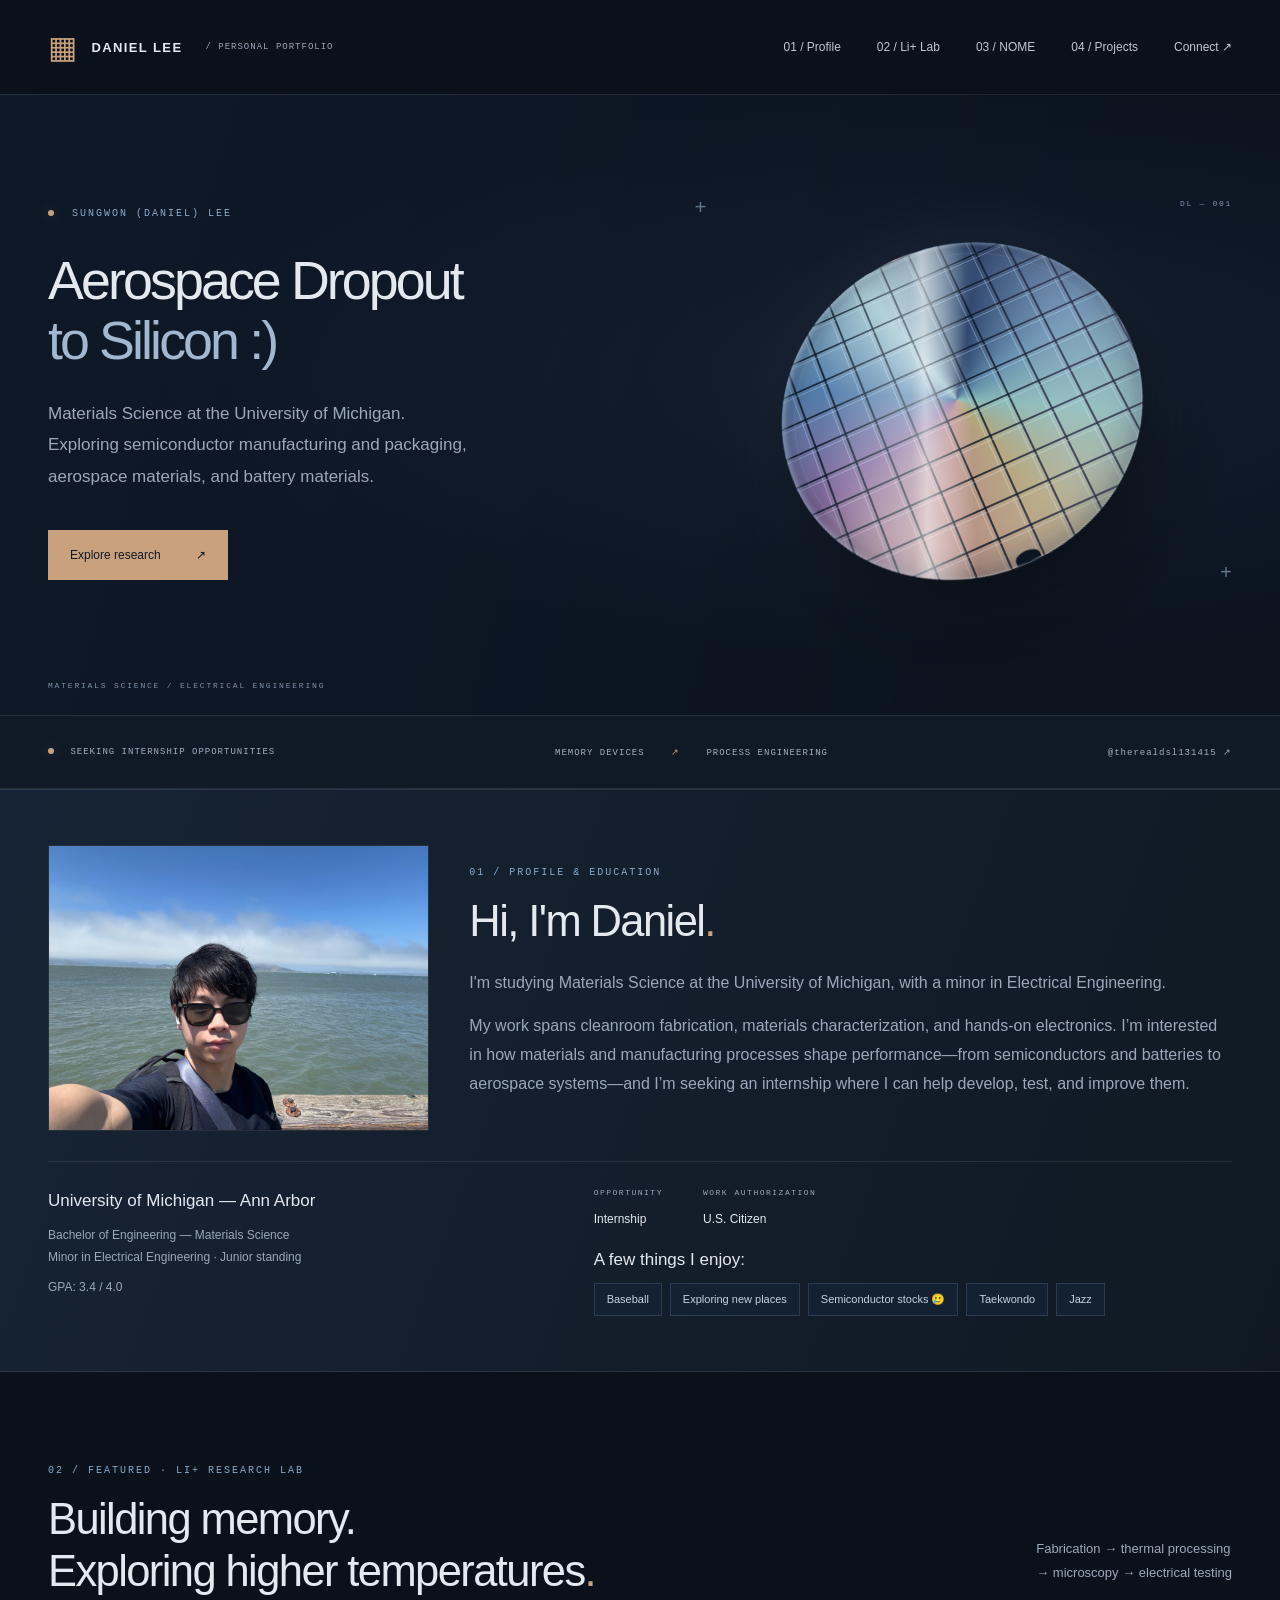
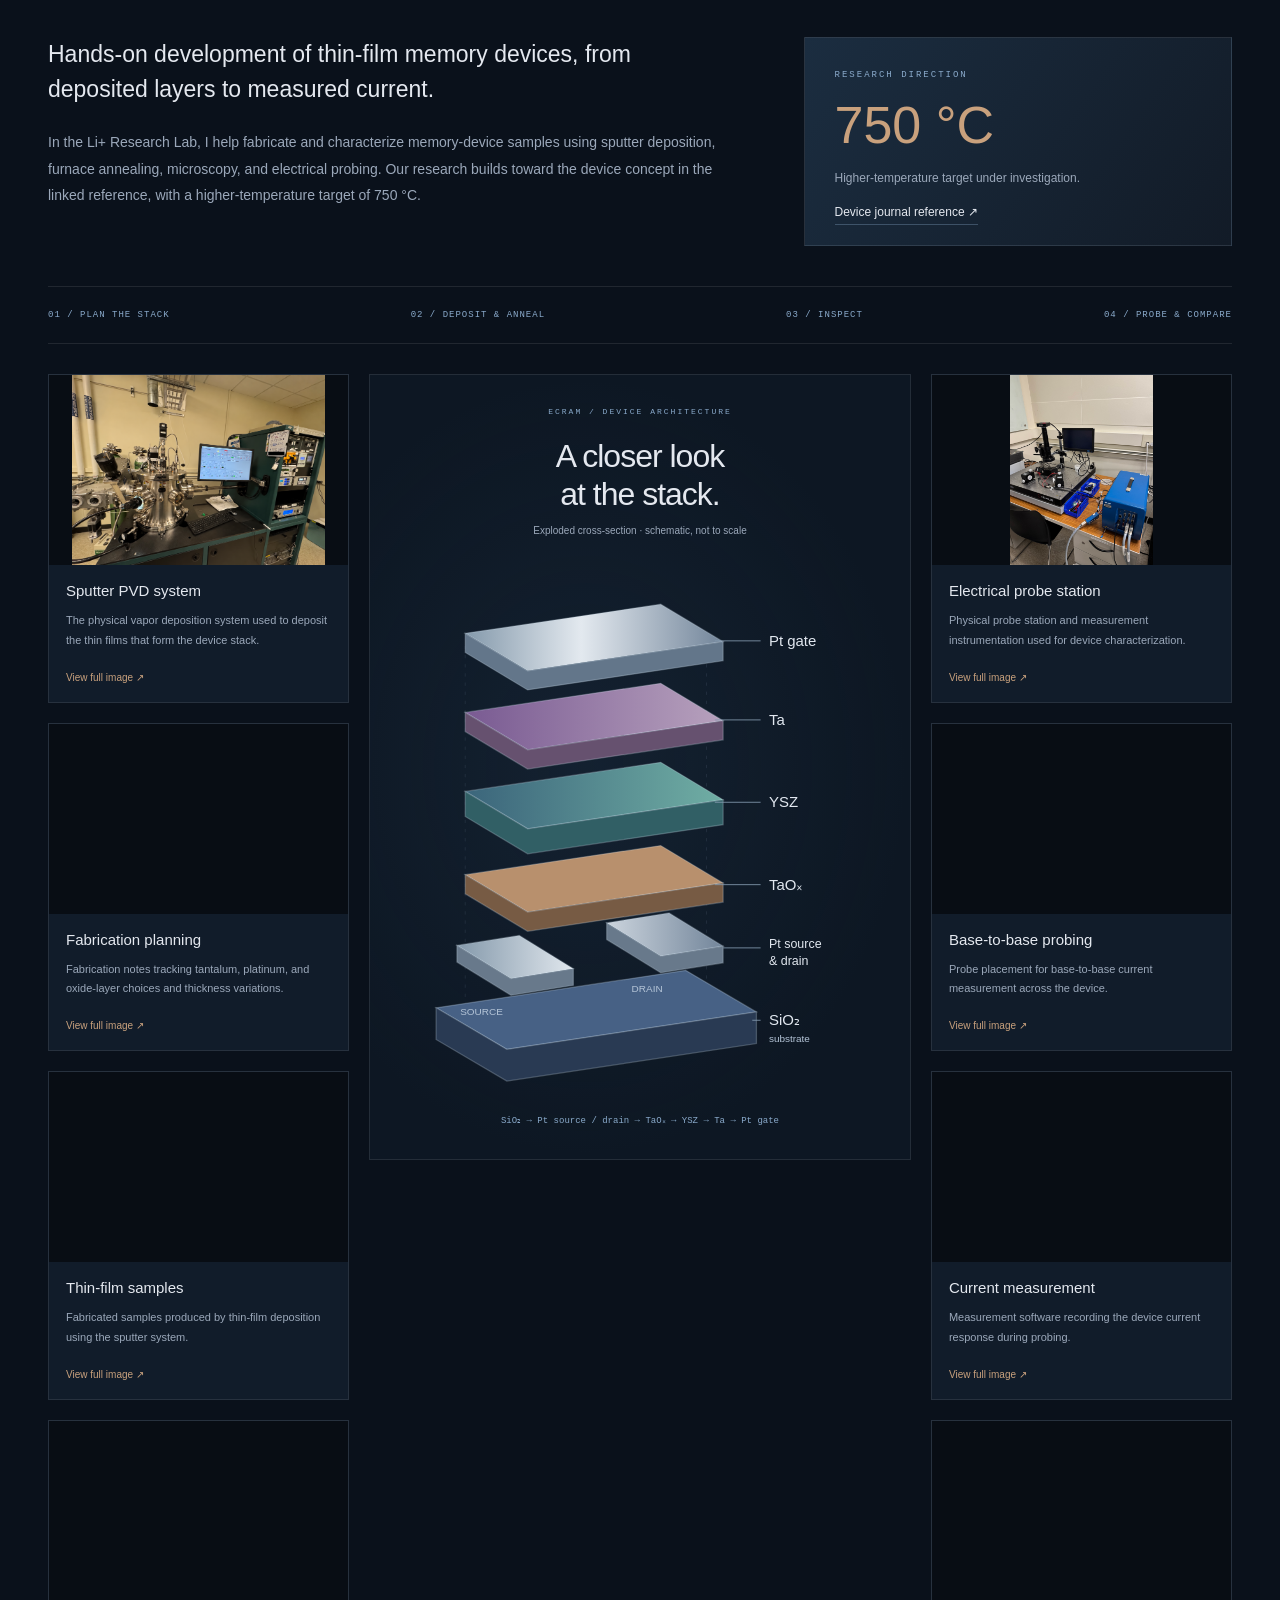
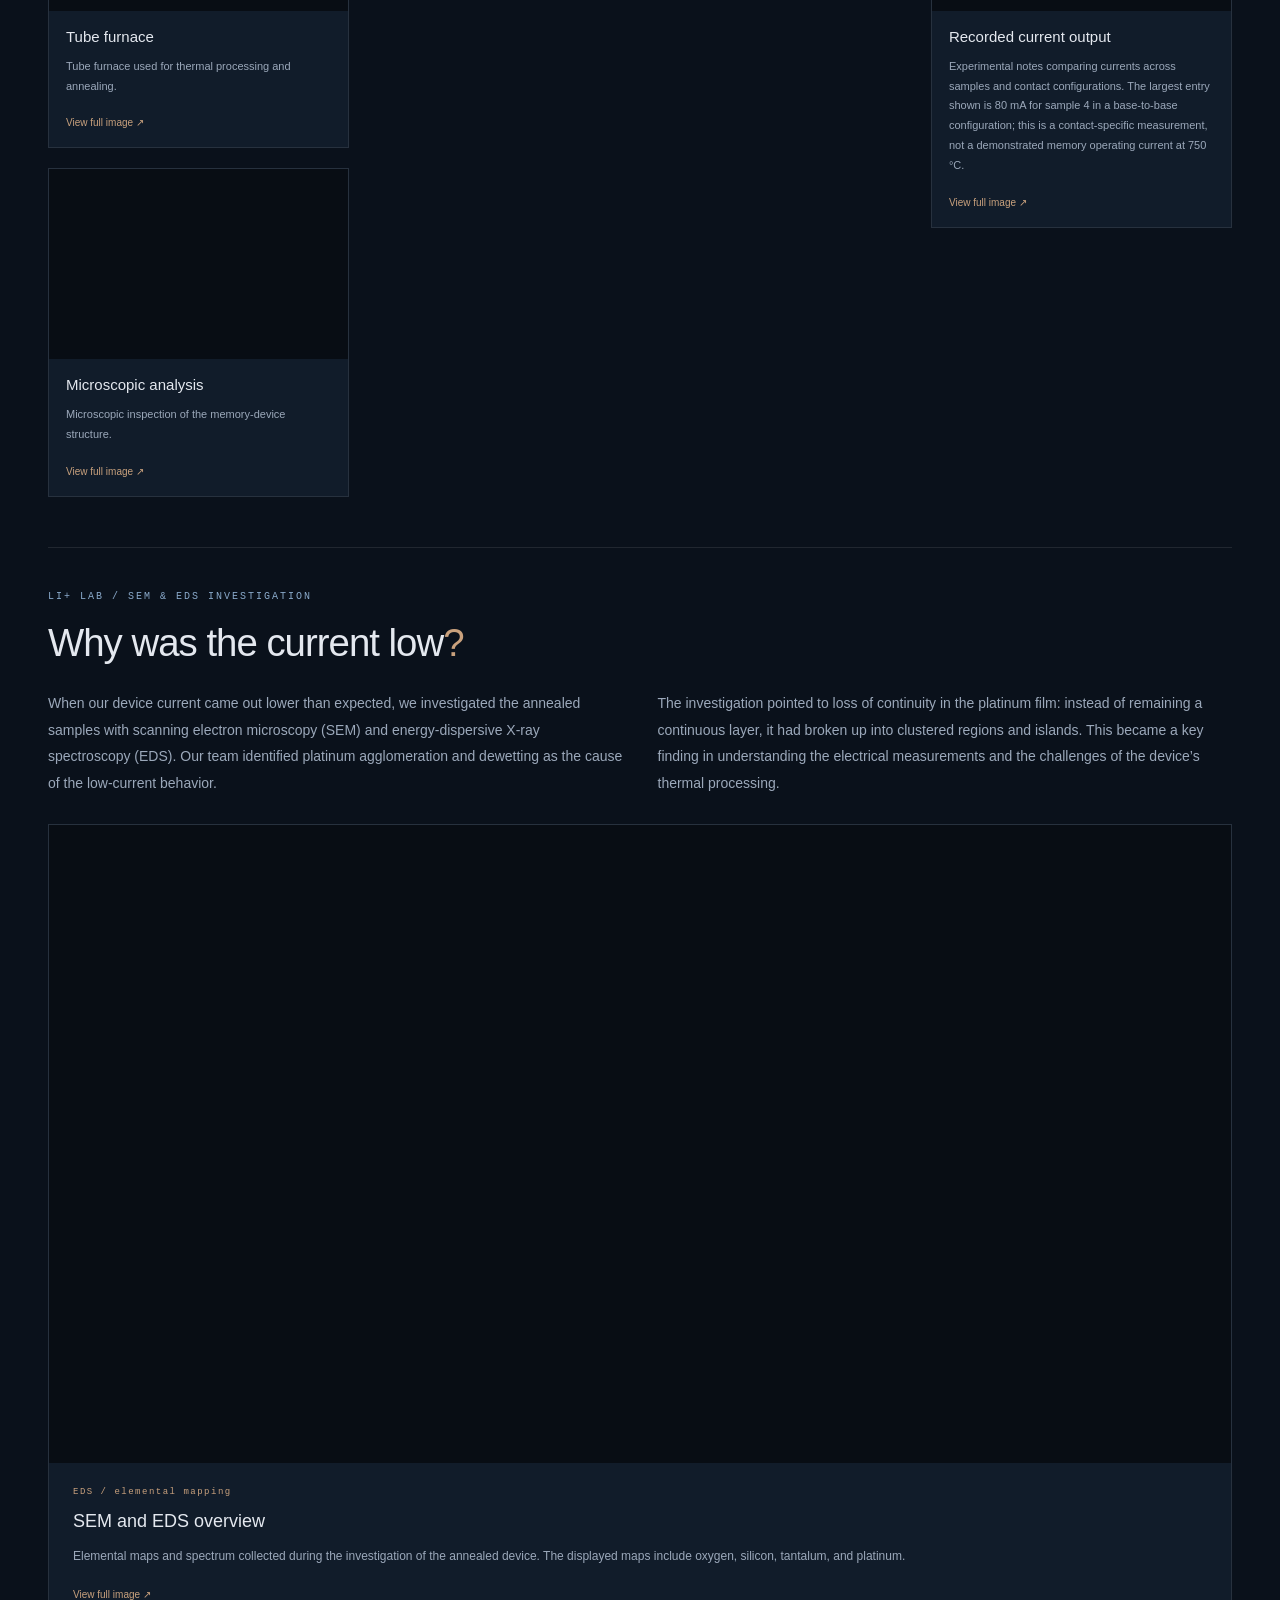
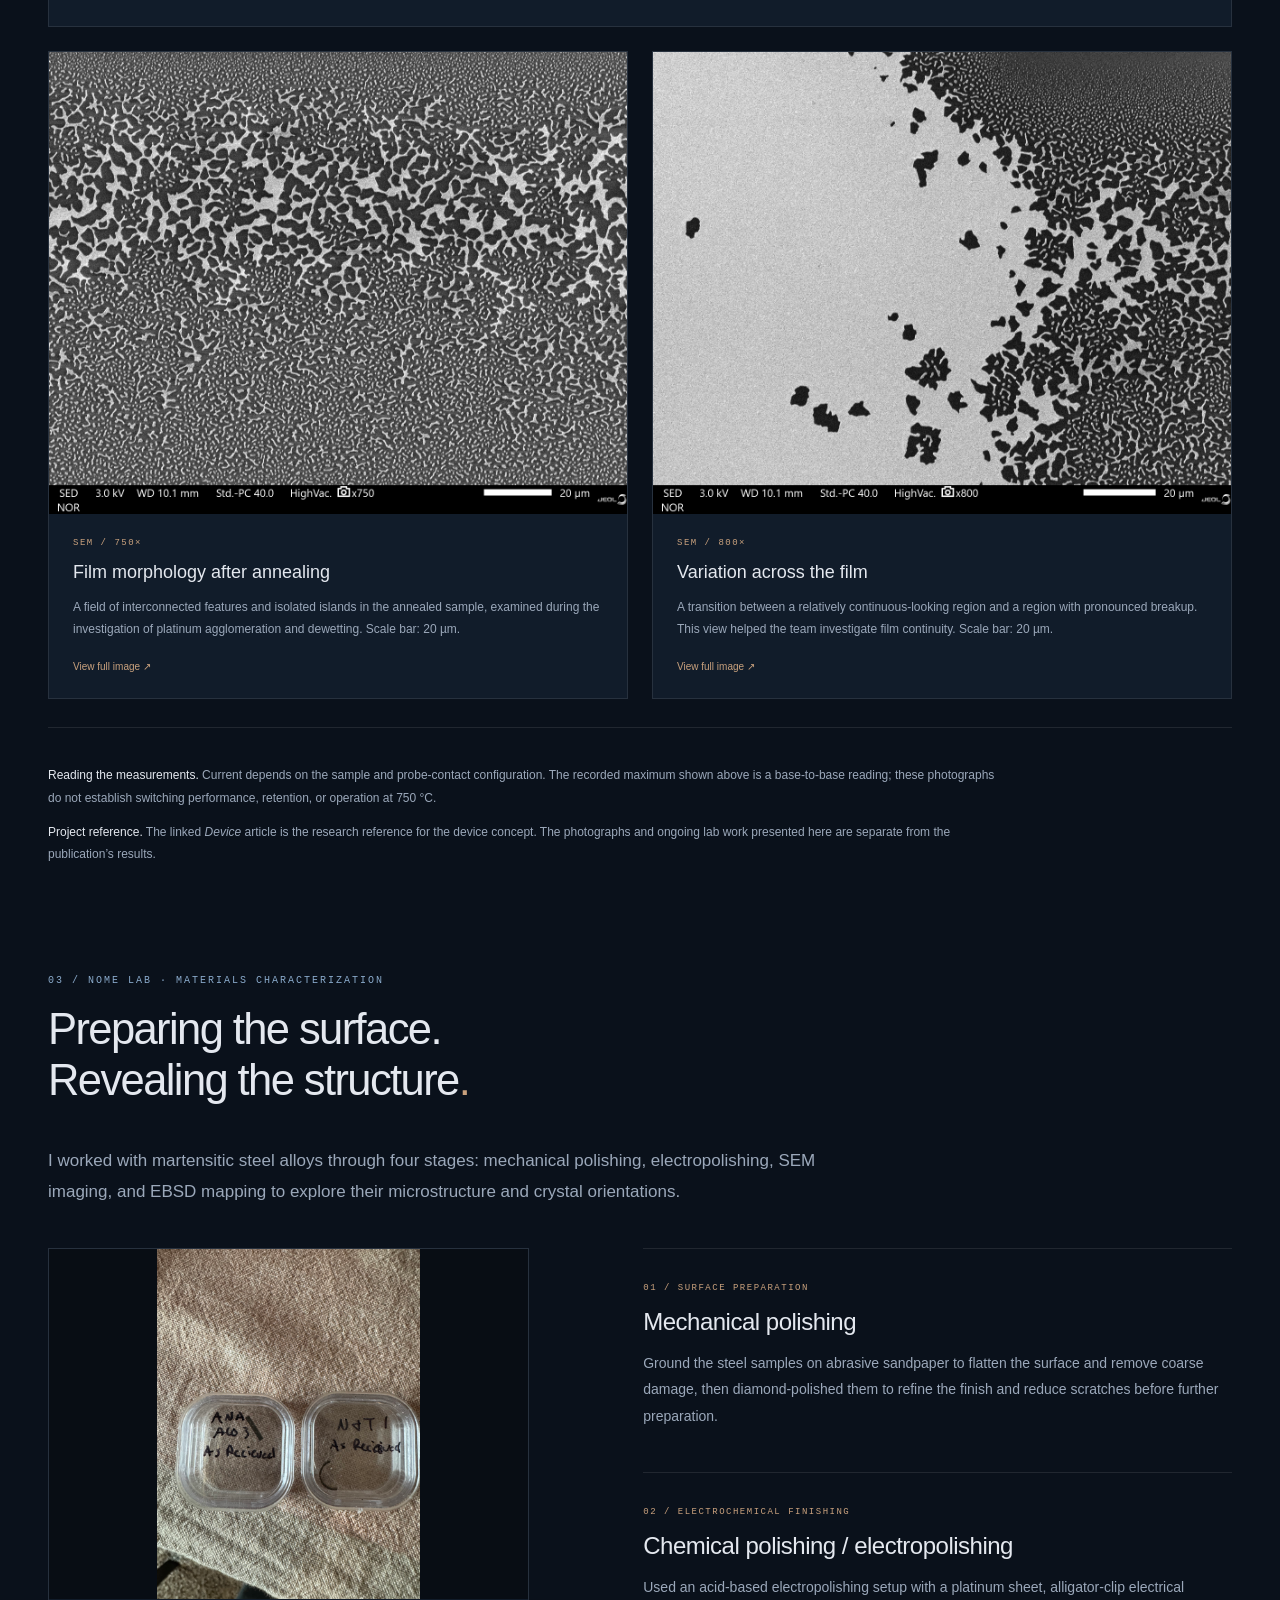
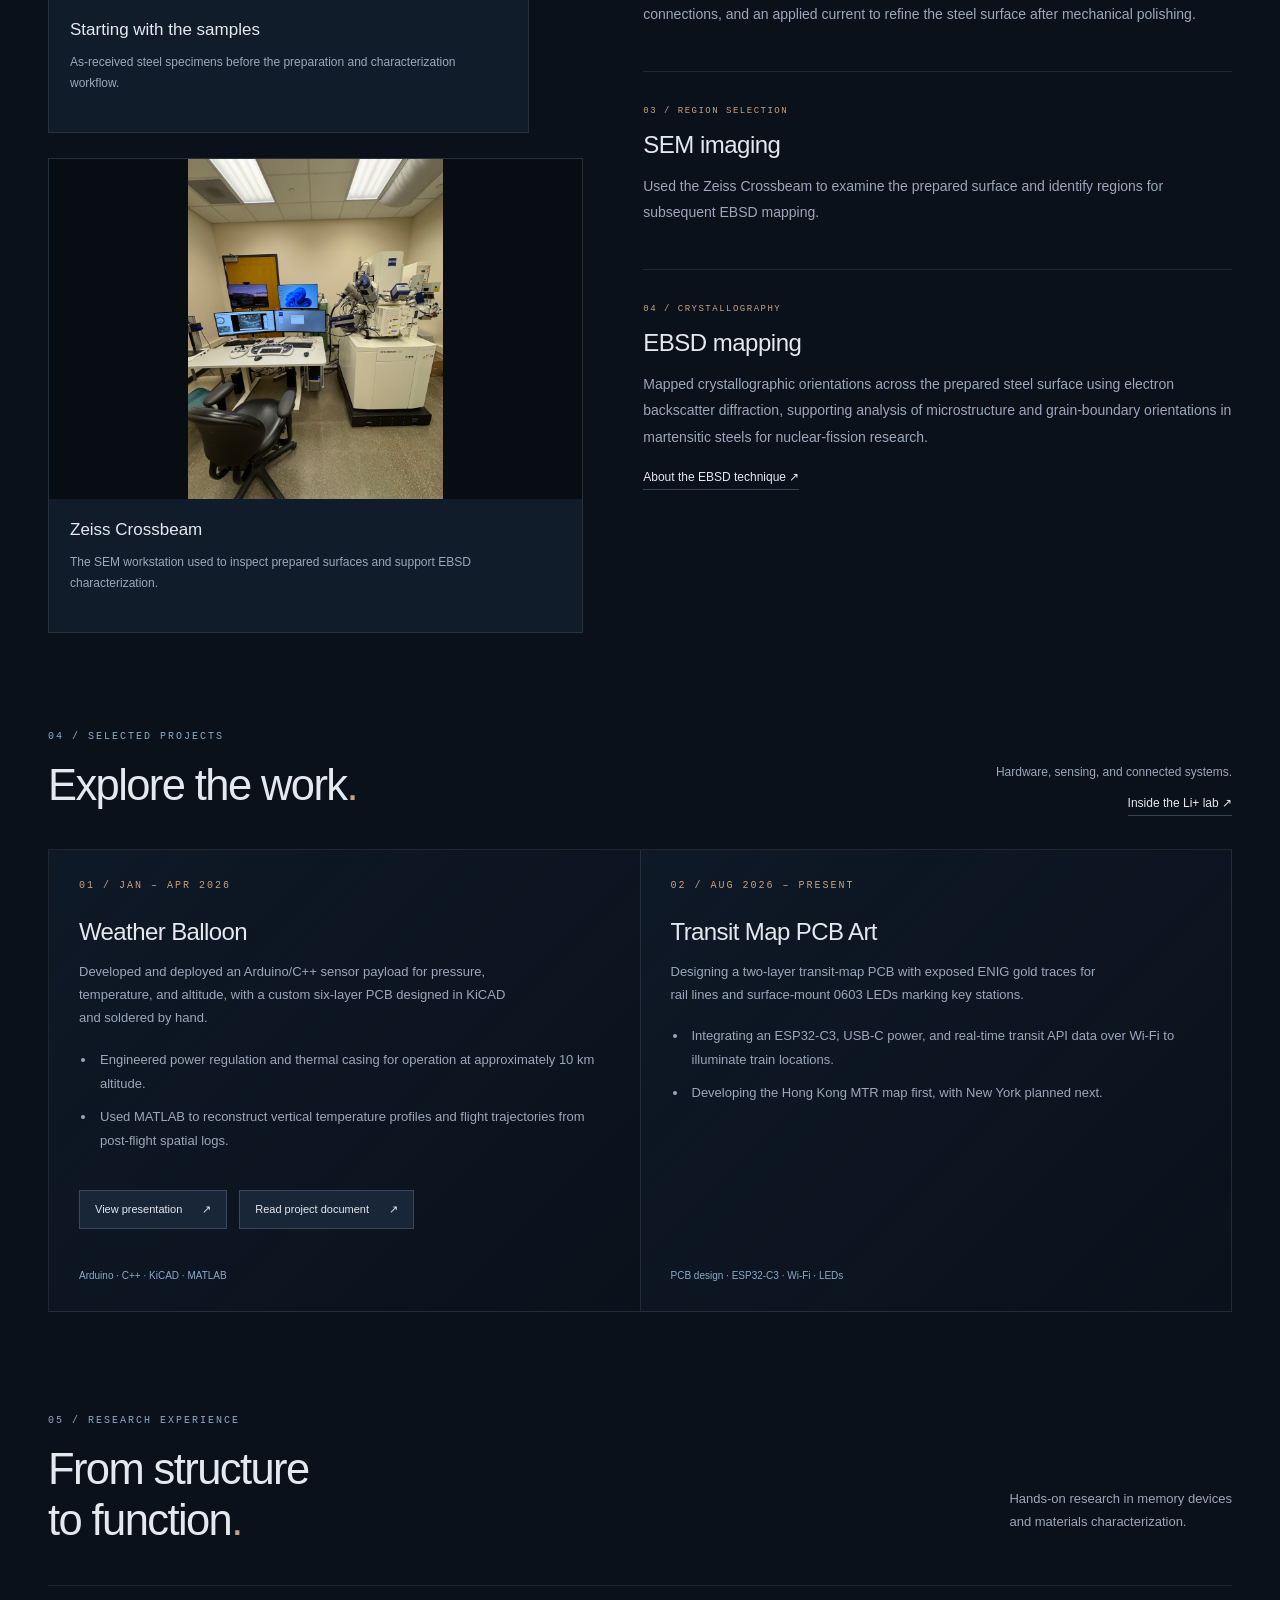
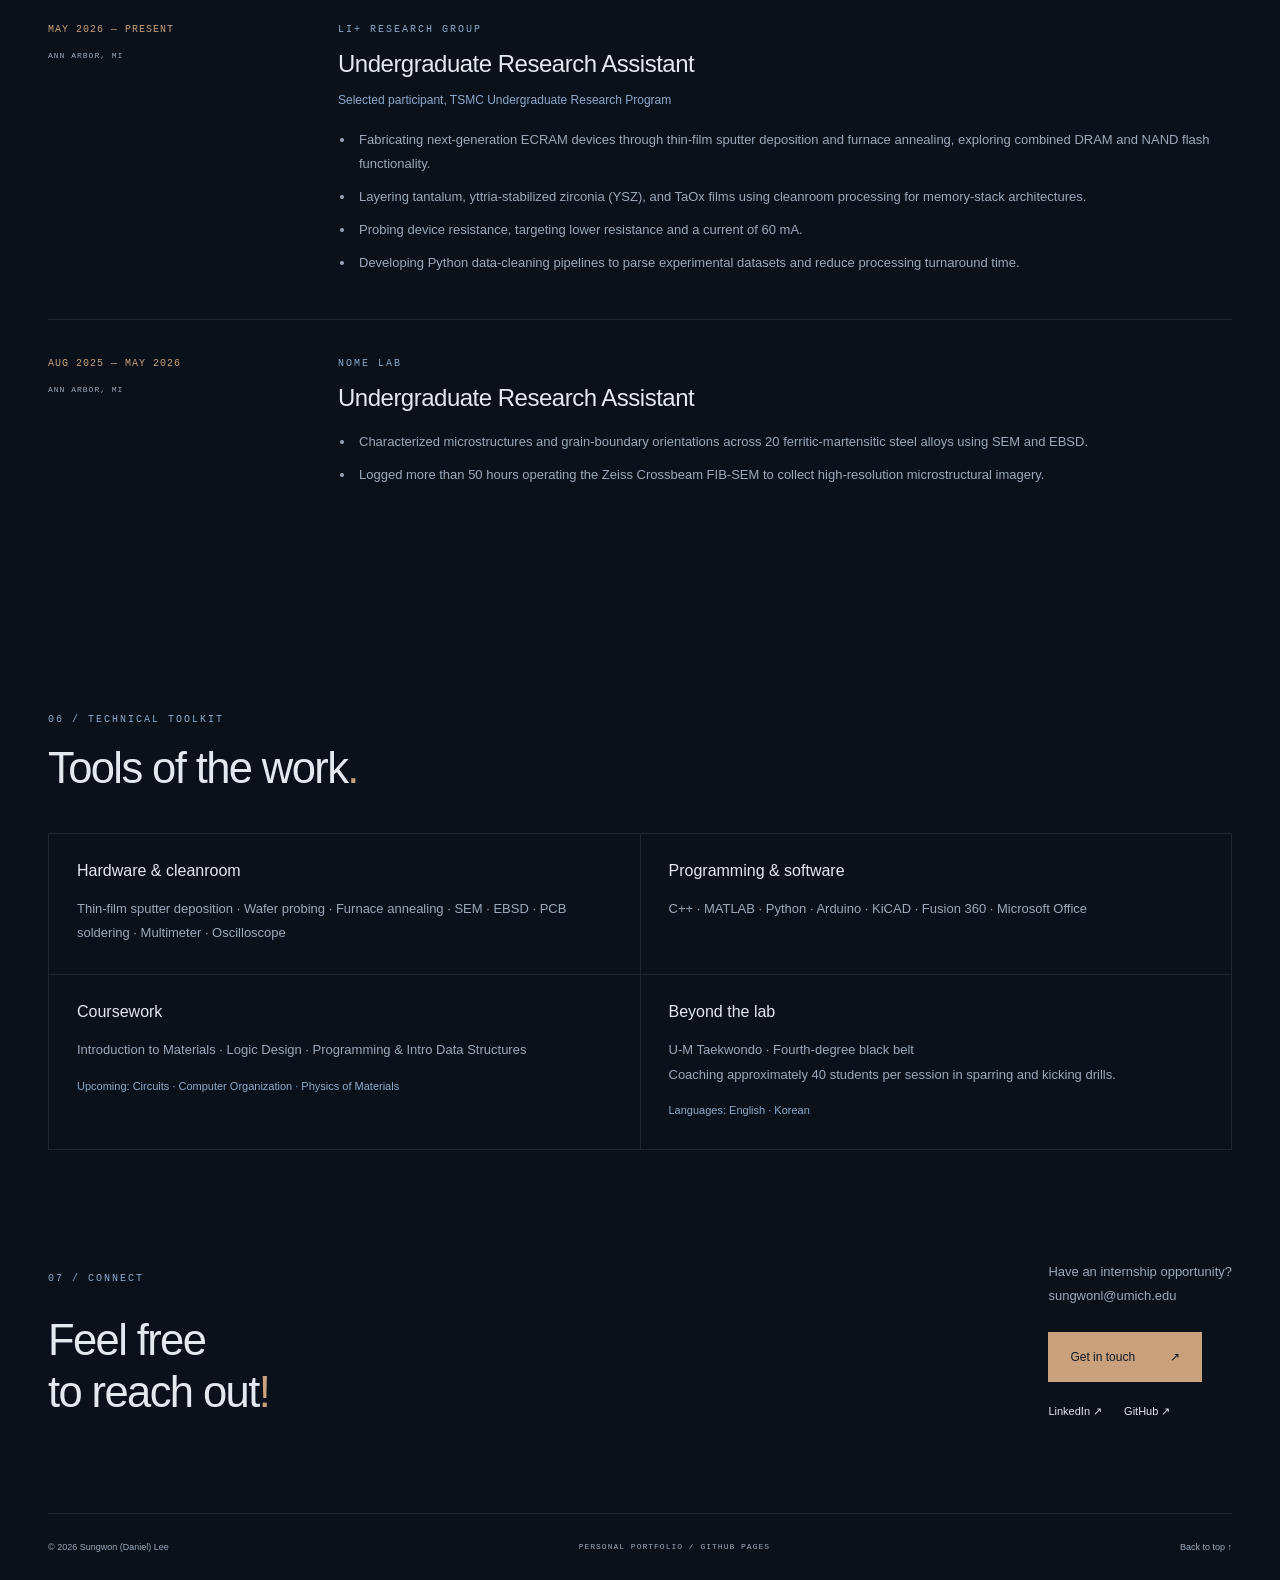
==== commit ca9391a3: "Update index.html" ====
--- a/index.html
+++ b/index.html
@@ -9,7 +9,7 @@
 <a class="skip" href="#main">Skip to content</a>
 <header class="nav wrap"><a class="brand" href="#" aria-label="Daniel Lee home"><span class="brand-mark" aria-hidden="true">▦</span> DANIEL LEE<span class="brand-sub"> / PERSONAL PORTFOLIO</span></a><nav aria-label="Main navigation"><a href="#about">01 / Profile</a><a href="#lab-work">02 / Li+ Lab</a><a href="#nome-work">03 / NOME</a><a href="#projects">04 / Projects</a><a href="#contact">Connect ↗</a></nav></header>
 <main id="main">
-<section class="hero"><div class="hero-glow" aria-hidden="true"></div><div class="wrap hero-inner"><div class="intro"><p class="eyebrow"><span class="dot"></span> SUNGWON (DANIEL) LEE</p><h1>Aerospace Dropout<br><span>to Silicon :)</span></h1><p class="lead">Materials Science at the University of Michigan.<br>Exploring semiconductor manufacturing and packaging,<br>aerospace materials, and battery materials.</p><div class="actions"><a class="button" href="#lab-work">Explore research <span aria-hidden="true">↗</span></a><a class="text-link" href="resume.pdf" download>Download résumé ↓</a></div></div><div class="wafer-stage" aria-hidden="true"><div class="crosshair ch-one">+</div><div class="crosshair ch-two">+</div><div class="wafer"><div class="wafer-core"></div></div><span class="wafer-coordinate">DL — 001</span></div><div class="hero-bottom"><span>MATERIALS SCIENCE / ELECTRICAL ENGINEERING</span></div></div></section>
+<section class="hero"><div class="hero-glow" aria-hidden="true"></div><div class="wrap hero-inner"><div class="intro"><p class="eyebrow"><span class="dot"></span> SUNGWON (DANIEL) LEE</p><h1>Aerospace Dropout<br><span>to Silicon :)</span></h1><p class="lead">Materials Science at the University of Michigan.<br>Exploring semiconductor manufacturing and packaging,<br>aerospace materials, and battery materials.</p><div class="actions"><a class="button" href="#lab-work">Explore research <span aria-hidden="true">↗</span></a></div></div><div class="wafer-stage" aria-hidden="true"><div class="crosshair ch-one">+</div><div class="crosshair ch-two">+</div><div class="wafer"><div class="wafer-core"></div></div><span class="wafer-coordinate">DL — 001</span></div><div class="hero-bottom"><span>MATERIALS SCIENCE / ELECTRICAL ENGINEERING</span></div></div></section>
 <div class="status-strip"><div class="wrap status-inner"><span><i class="dot"></i> SEEKING INTERNSHIP OPPORTUNITIES</span><span>MEMORY DEVICES <b>↗</b> PROCESS ENGINEERING</span><a href="https://github.com/therealdsl131415">@therealdsl131415 ↗</a></div></div>
 <section id="about" class="about profile-compact"><div class="wrap"><div class="profile-top"><figure class="profile-portrait"><img src="daniel-waterfront.jpeg" alt="Daniel wearing sunglasses by the waterfront" loading="lazy" decoding="async"></figure><div class="profile-introduction"><p class="eyebrow">01 / PROFILE & EDUCATION</p><h2>Hi, I'm Daniel<span>.</span></h2><p>I'm studying Materials Science at the University of Michigan, with a minor in Electrical Engineering.</p><p>My work spans cleanroom fabrication, materials characterization, and hands-on electronics. I’m interested in how materials and manufacturing processes shape performance—from semiconductors and batteries to aerospace systems—and I’m seeking an internship where I can help develop, test, and improve them.</p></div></div><div class="profile-details"><div class="education"><h3>University of Michigan — Ann Arbor</h3><p>Bachelor of Engineering — Materials Science<br>Minor in Electrical Engineering · Junior standing</p><p>GPA: 3.4 / 4.0</p></div><div class="profile-extra"><div class="facts"><div><span>OPPORTUNITY</span><strong>Internship</strong></div><div><span>WORK AUTHORIZATION</span><strong>U.S. Citizen</strong></div></div><div class="profile-interests"><p class="eyebrow">OUTSIDE THE LAB</p><h3>A few things I enjoy:</h3><ul><li>Baseball</li><li>Exploring new places</li><li>Semiconductor stocks 🥲</li><li>Taekwondo</li><li>Jazz</li></ul></div></div></div></div></section><section id="lab-work" class="lab-case wrap"><div class="section-head"><div><p class="eyebrow">02 / FEATURED · LI+ RESEARCH LAB</p><h2>Building memory.<br>Exploring higher temperatures<span>.</span></h2></div><p class="section-note">Fabrication → thermal processing<br>→ microscopy → electrical testing</p></div><div class="case-intro"><div><p class="case-lead">Hands-on development of thin-film memory devices, from deposited layers to measured current.</p><p>In the Li+ Research Lab, I help fabricate and characterize memory-device samples using sputter deposition, furnace annealing, microscopy, and electrical probing. Our research builds toward the device concept in the linked reference, with a higher-temperature target of 750 °C.</p></div><aside class="target-panel"><span>RESEARCH DIRECTION</span><strong>750 °C</strong><p>Higher-temperature target under investigation.</p><a class="text-link" href="https://www.cell.com/device/fulltext/S2666-9986(24)00580-5">Device journal reference ↗</a></aside></div><div class="process-strip"><span>01 / PLAN THE STACK</span><span>02 / DEPOSIT & ANNEAL</span><span>03 / INSPECT</span><span>04 / PROBE & COMPARE</span></div><div class="device-atlas"><div class="atlas-photos atlas-left"><figure class="lab-photo"><a href="sputter-pvd-redacted.png" aria-label="Open full-size photo: Sputter PVD system"><img src="sputter-pvd-redacted.png" alt="Sputter physical vapor deposition system with the handwritten password redacted" loading="lazy" decoding="async"></a><figcaption><h3>Sputter PVD system</h3><p>The physical vapor deposition system used to deposit the thin films that form the device stack.</p><a href="sputter-pvd-redacted.png" class="photo-link">View full image ↗</a></figcaption></figure><figure class="lab-photo"><a href="IMG_5094.jpeg" aria-label="Open full-size photo: Fabrication planning"><img src="IMG_5094.jpeg" alt="Fabrication planning — Li+ Research Lab" loading="lazy" decoding="async"></a><figcaption><h3>Fabrication planning</h3><p>Fabrication notes tracking tantalum, platinum, and oxide-layer choices and thickness variations.</p><a href="IMG_5094.jpeg" class="photo-link">View full image ↗</a></figcaption></figure><figure class="lab-photo"><a href="IMG_5149.jpeg" aria-label="Open full-size photo: Thin-film samples"><img src="IMG_5149.jpeg" alt="Thin-film samples — Li+ Research Lab" loading="lazy" decoding="async"></a><figcaption><h3>Thin-film samples</h3><p>Fabricated samples produced by thin-film deposition using the sputter system.</p><a href="IMG_5149.jpeg" class="photo-link">View full image ↗</a></figcaption></figure><figure class="lab-photo"><a href="IMG_5153.jpeg" aria-label="Open full-size photo: Tube furnace"><img src="IMG_5153.jpeg" alt="Tube furnace — Li+ Research Lab" loading="lazy" decoding="async"></a><figcaption><h3>Tube furnace</h3><p>Tube furnace used for thermal processing and annealing.</p><a href="IMG_5153.jpeg" class="photo-link">View full image ↗</a></figcaption></figure><figure class="lab-photo"><a href="IMG_5110.jpeg" aria-label="Open full-size photo: Microscopic analysis"><img src="IMG_5110.jpeg" alt="Microscopic analysis — Li+ Research Lab" loading="lazy" decoding="async"></a><figcaption><h3>Microscopic analysis</h3><p>Microscopic inspection of the memory-device structure.</p><a href="IMG_5110.jpeg" class="photo-link">View full image ↗</a></figcaption></figure></div><figure class="device-diagram"><figcaption><p class="eyebrow">ECRAM / DEVICE ARCHITECTURE</p><h3>A closer look<br>at the stack.</h3><p>Exploded cross-section · schematic, not to scale</p></figcaption><svg viewBox="0 0 620 670" role="img" aria-labelledby="stack-title stack-desc"><title id="stack-title">ECRAM layer stack</title><desc id="stack-desc">From bottom to top: silicon dioxide substrate; separate platinum source and drain; tantalum oxide; yttria-stabilized zirconia; tantalum; platinum gate. Layer spacing is exaggerated.</desc><defs><linearGradient id="pt"><stop stop-color="#8499ab"/><stop offset=".45" stop-color="#e3e9ef"/><stop offset="1" stop-color="#72859a"/></linearGradient><linearGradient id="oxide"><stop stop-color="#3b657b"/><stop offset="1" stop-color="#70aea4"/></linearGradient><linearGradient id="ta"><stop stop-color="#795a92"/><stop offset="1" stop-color="#b7a1bd"/></linearGradient></defs><g stroke="#a4b7cc22" stroke-dasharray="4 7"><path d="M100 120V555M390 120V555"/></g><g stroke="#d1e3ef40" stroke-width="1.5"><path d="M100 105l235 -35 75 45 -235 35z" fill="url(#pt)"/><path d="M100 105v23l75 45 235 -35v-23l-235 35z" fill="#63768a"/><path d="M100 200l235 -35 75 45 -235 35z" fill="url(#ta)"/><path d="M100 200v23l75 45 235 -35v-23l-235 35z" fill="#66516f"/><path d="M100 295l235 -35 75 45 -235 35z" fill="url(#oxide)"/><path d="M100 295v30l75 45 235 -35v-30l-235 35z" fill="#315f65"/><path d="M100 395l235 -35 75 45 -235 35z" fill="#b8906d"/><path d="M100 395v23l75 45 235 -35v-23l-235 35z" fill="#775b44"/><path d="M90 480l75 -12 65 40 -75 12z M270 453l75 -12 65 40 -75 12z" fill="url(#pt)"/><path d="M90 480v20l65 40 75 -12v-20l-75 12z M270 453v20l65 40 75 -12v-20l-75 12z" fill="#68798b"/><path d="M65 555l300 -45 85 50 -300 45z" fill="#476185"/><path d="M65 555v38l85 50 300 -45v-38l-300 45z" fill="#293a53"/></g><g stroke="#859ab0" stroke-width="1" fill="none"><path d="M400 114h55M400 209h55M400 308h55M400 407h55M410 483h45M445 570h10"/></g><g fill="#e1e7ef" font-family="Arial,sans-serif" font-size="18"><text x="465" y="120">Pt gate</text><text x="465" y="215">Ta</text><text x="465" y="314">YSZ</text><text x="465" y="413">TaOₓ</text><text x="465" y="483" font-size="15">Pt source</text><text x="465" y="503" font-size="15">&amp; drain</text><text x="465" y="576">SiO₂</text></g><g fill="#b4c4d7" font-family="Arial,sans-serif" font-size="12"><text x="94" y="564">SOURCE</text><text x="300" y="536">DRAIN</text><text x="465" y="596">substrate</text></g></svg><p class="stack-foot">SiO₂ → Pt source / drain → TaOₓ → YSZ → Ta → Pt gate</p></figure><div class="atlas-photos atlas-right"><figure class="lab-photo"><a href="IMG_5152.jpeg" aria-label="Open full-size photo: Electrical probe station"><img src="IMG_5152.jpeg" alt="Electrical probe station — Li+ Research Lab" loading="lazy" decoding="async"></a><figcaption><h3>Electrical probe station</h3><p>Physical probe station and measurement instrumentation used for device characterization.</p><a href="IMG_5152.jpeg" class="photo-link">View full image ↗</a></figcaption></figure><figure class="lab-photo"><a href="IMG_5115.jpeg" aria-label="Open full-size photo: Base-to-base probing"><img src="IMG_5115.jpeg" alt="Base-to-base probing — Li+ Research Lab" loading="lazy" decoding="async"></a><figcaption><h3>Base-to-base probing</h3><p>Probe placement for base-to-base current measurement across the device.</p><a href="IMG_5115.jpeg" class="photo-link">View full image ↗</a></figcaption></figure><figure class="lab-photo"><a href="IMG_5071.jpeg" aria-label="Open full-size photo: Current measurement"><img src="IMG_5071.jpeg" alt="Current measurement — Li+ Research Lab" loading="lazy" decoding="async"></a><figcaption><h3>Current measurement</h3><p>Measurement software recording the device current response during probing.</p><a href="IMG_5071.jpeg" class="photo-link">View full image ↗</a></figcaption></figure><figure class="lab-photo"><a href="IMG_5093.jpeg" aria-label="Open full-size photo: Recorded current output"><img src="IMG_5093.jpeg" alt="Recorded current output — Li+ Research Lab" loading="lazy" decoding="async"></a><figcaption><h3>Recorded current output</h3><p>Experimental notes comparing currents across samples and contact configurations. The largest entry shown is 80 mA for sample 4 in a base-to-base configuration; this is a contact-specific measurement, not a demonstrated memory operating current at 750 °C.</p><a href="IMG_5093.jpeg" class="photo-link">View full image ↗</a></figcaption></figure></div></div><section class="failure-analysis" aria-labelledby="failure-heading"><div class="section-head"><div><p class="eyebrow">LI+ LAB / SEM & EDS INVESTIGATION</p><h3 id="failure-heading">Why was the current low<span>?</span></h3></div></div><div class="failure-story"><p>When our device current came out lower than expected, we investigated the annealed samples with scanning electron microscopy (SEM) and energy-dispersive X-ray spectroscopy (EDS). Our team identified platinum agglomeration and dewetting as the cause of the low-current behavior.</p><p>The investigation pointed to loss of continuity in the platinum film: instead of remaining a continuous layer, it had broken up into clustered regions and islands. This became a key finding in understanding the electrical measurements and the challenges of the device’s thermal processing.</p></div><div class="failure-gallery"><figure class="lab-photo"><a href="pt-annealing-eds.png" aria-label="Open full-size image: SEM and EDS overview"><img src="pt-annealing-eds.png" alt="SEM and EDS overview — Li+ lab platinum annealing investigation" loading="lazy" decoding="async"></a><figcaption><p class="micrograph-tag">EDS / elemental mapping</p><h4>SEM and EDS overview</h4><p>Elemental maps and spectrum collected during the investigation of the annealed device. The displayed maps include oxygen, silicon, tantalum, and platinum.</p><a class="photo-link" href="pt-annealing-eds.png">View full image ↗</a></figcaption></figure><figure class="lab-photo"><a href="pt-annealing-sem-750x.png" aria-label="Open full-size image: Film morphology after annealing"><img src="pt-annealing-sem-750x.png" alt="Film morphology after annealing — Li+ lab platinum annealing investigation" loading="lazy" decoding="async"></a><figcaption><p class="micrograph-tag">SEM / 750×</p><h4>Film morphology after annealing</h4><p>A field of interconnected features and isolated islands in the annealed sample, examined during the investigation of platinum agglomeration and dewetting. Scale bar: 20 µm.</p><a class="photo-link" href="pt-annealing-sem-750x.png">View full image ↗</a></figcaption></figure><figure class="lab-photo"><a href="pt-annealing-sem-800x.png" aria-label="Open full-size image: Variation across the film"><img src="pt-annealing-sem-800x.png" alt="Variation across the film — Li+ lab platinum annealing investigation" loading="lazy" decoding="async"></a><figcaption><p class="micrograph-tag">SEM / 800×</p><h4>Variation across the film</h4><p>A transition between a relatively continuous-looking region and a region with pronounced breakup. This view helped the team investigate film continuity. Scale bar: 20 µm.</p><a class="photo-link" href="pt-annealing-sem-800x.png">View full image ↗</a></figcaption></figure></div></section><div class="research-context"><p><strong>Reading the measurements.</strong> Current depends on the sample and probe-contact configuration. The recorded maximum shown above is a base-to-base reading; these photographs do not establish switching performance, retention, or operation at 750 °C.</p><p><strong>Project reference.</strong> The linked <em>Device</em> article is the research reference for the device concept. The photographs and ongoing lab work presented here are separate from the publication’s results.</p></div></section><section id="nome-work" class="nome-case wrap"><div class="section-head"><div><p class="eyebrow">03 / NOME LAB · MATERIALS CHARACTERIZATION</p><h2>Preparing the surface.<br>Revealing the structure<span>.</span></h2></div></div><p class="nome-intro">I worked with martensitic steel alloys through four stages: mechanical polishing, electropolishing, SEM imaging, and EBSD mapping to explore their microstructure and crystal orientations.</p><div class="nome-layout"><div class="nome-images"><figure class="lab-photo"><a href="IMG_5155.jpeg"><img src="IMG_5155.jpeg" alt="As-received steel samples in labeled storage containers" loading="lazy"></a><figcaption><h3>Starting with the samples</h3><p>As-received steel specimens before the preparation and characterization workflow.</p></figcaption></figure><figure class="lab-photo"><a href="IMG_4115.jpeg"><img src="IMG_4115.jpeg" alt="Zeiss Crossbeam 550 microscope and control workstation in the NOME lab" loading="lazy"></a><figcaption><h3>Zeiss Crossbeam</h3><p>The SEM workstation used to inspect prepared surfaces and support EBSD characterization.</p></figcaption></figure></div><ol class="nome-stages"><li><span>01 / SURFACE PREPARATION</span><h3>Mechanical polishing</h3><p>Ground the steel samples on abrasive sandpaper to flatten the surface and remove coarse damage, then diamond-polished them to refine the finish and reduce scratches before further preparation.</p></li><li><span>02 / ELECTROCHEMICAL FINISHING</span><h3>Chemical polishing / electropolishing</h3><p>Used an acid-based electropolishing setup with a platinum sheet, alligator-clip electrical connections, and an applied current to refine the steel surface after mechanical polishing.</p></li><li><span>03 / REGION SELECTION</span><h3>SEM imaging</h3><p>Used the Zeiss Crossbeam to examine the prepared surface and identify regions for subsequent EBSD mapping.</p></li><li><span>04 / CRYSTALLOGRAPHY</span><h3>EBSD mapping</h3><p>Mapped crystallographic orientations across the prepared steel surface using electron backscatter diffraction, supporting analysis of microstructure and grain-boundary orientations in martensitic steels for nuclear-fission research.</p><a class="text-link" href="https://www.ebsd.com/">About the EBSD technique ↗</a></li></ol></div></section><section id="projects" class="projects wrap"><div class="section-head"><div><p class="eyebrow">04 / SELECTED PROJECTS</p><h2>Explore the work<span>.</span></h2></div><div class="section-aside"><p>Hardware, sensing, and connected systems.</p><a class="text-link" href="#lab-work">Inside the Li+ lab ↗</a></div></div><div class="project-list featured-projects">
 <article class="project"><span class="project-number">01 / JAN – APR 2026</span><div><h3>Weather Balloon</h3><p>Developed and deployed an Arduino/C++ sensor payload for pressure, temperature, and altitude, with a custom six-layer PCB designed in KiCAD and soldered by hand.</p><ul><li>Engineered power regulation and thermal casing for operation at approximately 10 km altitude.</li><li>Used MATLAB to reconstruct vertical temperature profiles and flight trajectories from post-flight spatial logs.</li></ul></div><div class="project-resources" aria-label="Weather Balloon resources"><a href="https://docs.google.com/presentation/d/1EqkfdH5QxoZbfztpr7MkmP1BURlcvk5NFv8J9XKySSs/edit?slide=id.p#slide=id.p">View presentation <span aria-hidden="true">↗</span></a><a href="https://docs.google.com/document/d/1X1YZ4zI3Iac0_KP1IK_MSDX7iE5QyLziAY9HEgUtvtA/edit?tab=t.0">Read project document <span aria-hidden="true">↗</span></a></div><div class="project-meta"><span>Arduino · C++ · KiCAD · MATLAB</span></div></article>
@@ -20,7 +20,7 @@
 <article class="research-row"><div class="research-date">AUG 2025 — MAY 2026<span>ANN ARBOR, MI</span></div><div><p class="eyebrow">NOME LAB</p><h3>Undergraduate Research Assistant</h3><ul><li>Characterized microstructures and grain-boundary orientations across 20 ferritic-martensitic steel alloys using SEM and EBSD.</li><li>Logged more than 50 hours operating the Zeiss Crossbeam FIB-SEM to collect high-resolution microstructural imagery.</li></ul></div></article></section>
 
 <section class="skills wrap"><div class="section-head"><div><p class="eyebrow">06 / TECHNICAL TOOLKIT</p><h2>Tools of the work<span>.</span></h2></div></div><div class="skills-grid"><div><h3>Hardware & cleanroom</h3><p>Thin-film sputter deposition · Wafer probing · Furnace annealing · SEM · EBSD · PCB soldering · Multimeter · Oscilloscope</p></div><div><h3>Programming & software</h3><p>C++ · MATLAB · Python · Arduino · KiCAD · Fusion 360 · Microsoft Office</p></div><div><h3>Coursework</h3><p>Introduction to Materials · Logic Design · Programming & Intro Data Structures</p><p class="planned">Upcoming: Circuits · Computer Organization · Physics of Materials</p></div><div><h3>Beyond the lab</h3><p>U-M Taekwondo · Fourth-degree black belt<br>Coaching approximately 40 students per session in sparring and kicking drills.</p><p class="planned">Languages: English · Korean</p></div></div></section>
-<section id="contact" class="contact wrap"><div><p class="eyebrow">07 / CONNECT</p><h2>Feel free<br>to reach out<span>!</span></h2></div><div class="contact-side"><p>Have an internship opportunity?<br><a href="mailto:sungwonl@umich.edu">sungwonl@umich.edu</a></p><a class="button" href="mailto:sungwonl@umich.edu">Get in touch <span aria-hidden="true">↗</span></a><div class="contact-links"><a href="https://www.linkedin.com/in/sungwon-daniel-lee/">LinkedIn ↗</a><a href="https://github.com/therealdsl131415">GitHub ↗</a><a href="resume.pdf" download>Résumé ↓</a></div></div></section>
+<section id="contact" class="contact wrap"><div><p class="eyebrow">07 / CONNECT</p><h2>Feel free<br>to reach out<span>!</span></h2></div><div class="contact-side"><p>Have an internship opportunity?<br><a href="mailto:sungwonl@umich.edu">sungwonl@umich.edu</a></p><a class="button" href="mailto:sungwonl@umich.edu">Get in touch <span aria-hidden="true">↗</span></a><div class="contact-links"><a href="https://www.linkedin.com/in/sungwon-daniel-lee/">LinkedIn ↗</a><a href="https://github.com/therealdsl131415">GitHub ↗</a></div></div></section>
 </main><footer class="wrap"><span>© <span id="year">2026</span> Sungwon (Daniel) Lee</span><span>PERSONAL PORTFOLIO / GITHUB PAGES</span><a href="#">Back to top ↑</a></footer><script src="script.js" defer></script>
 </body></html>
 
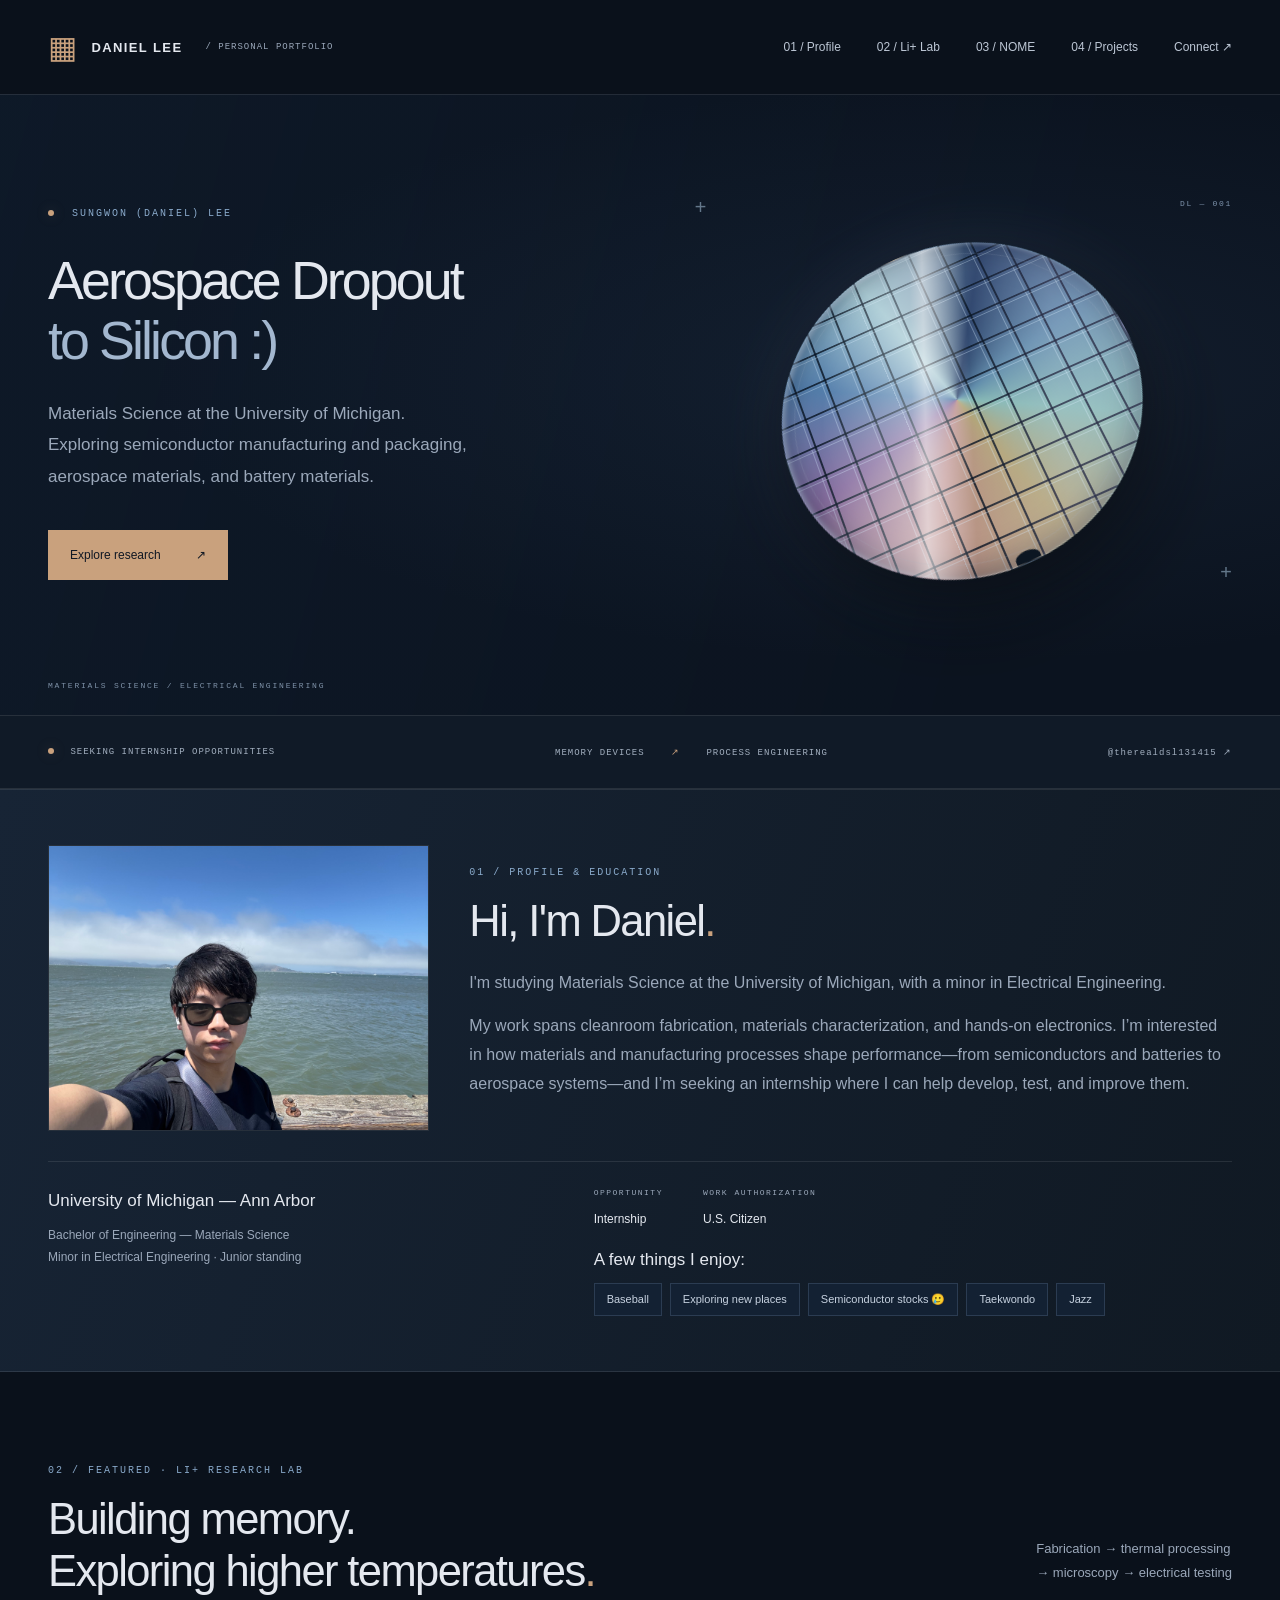
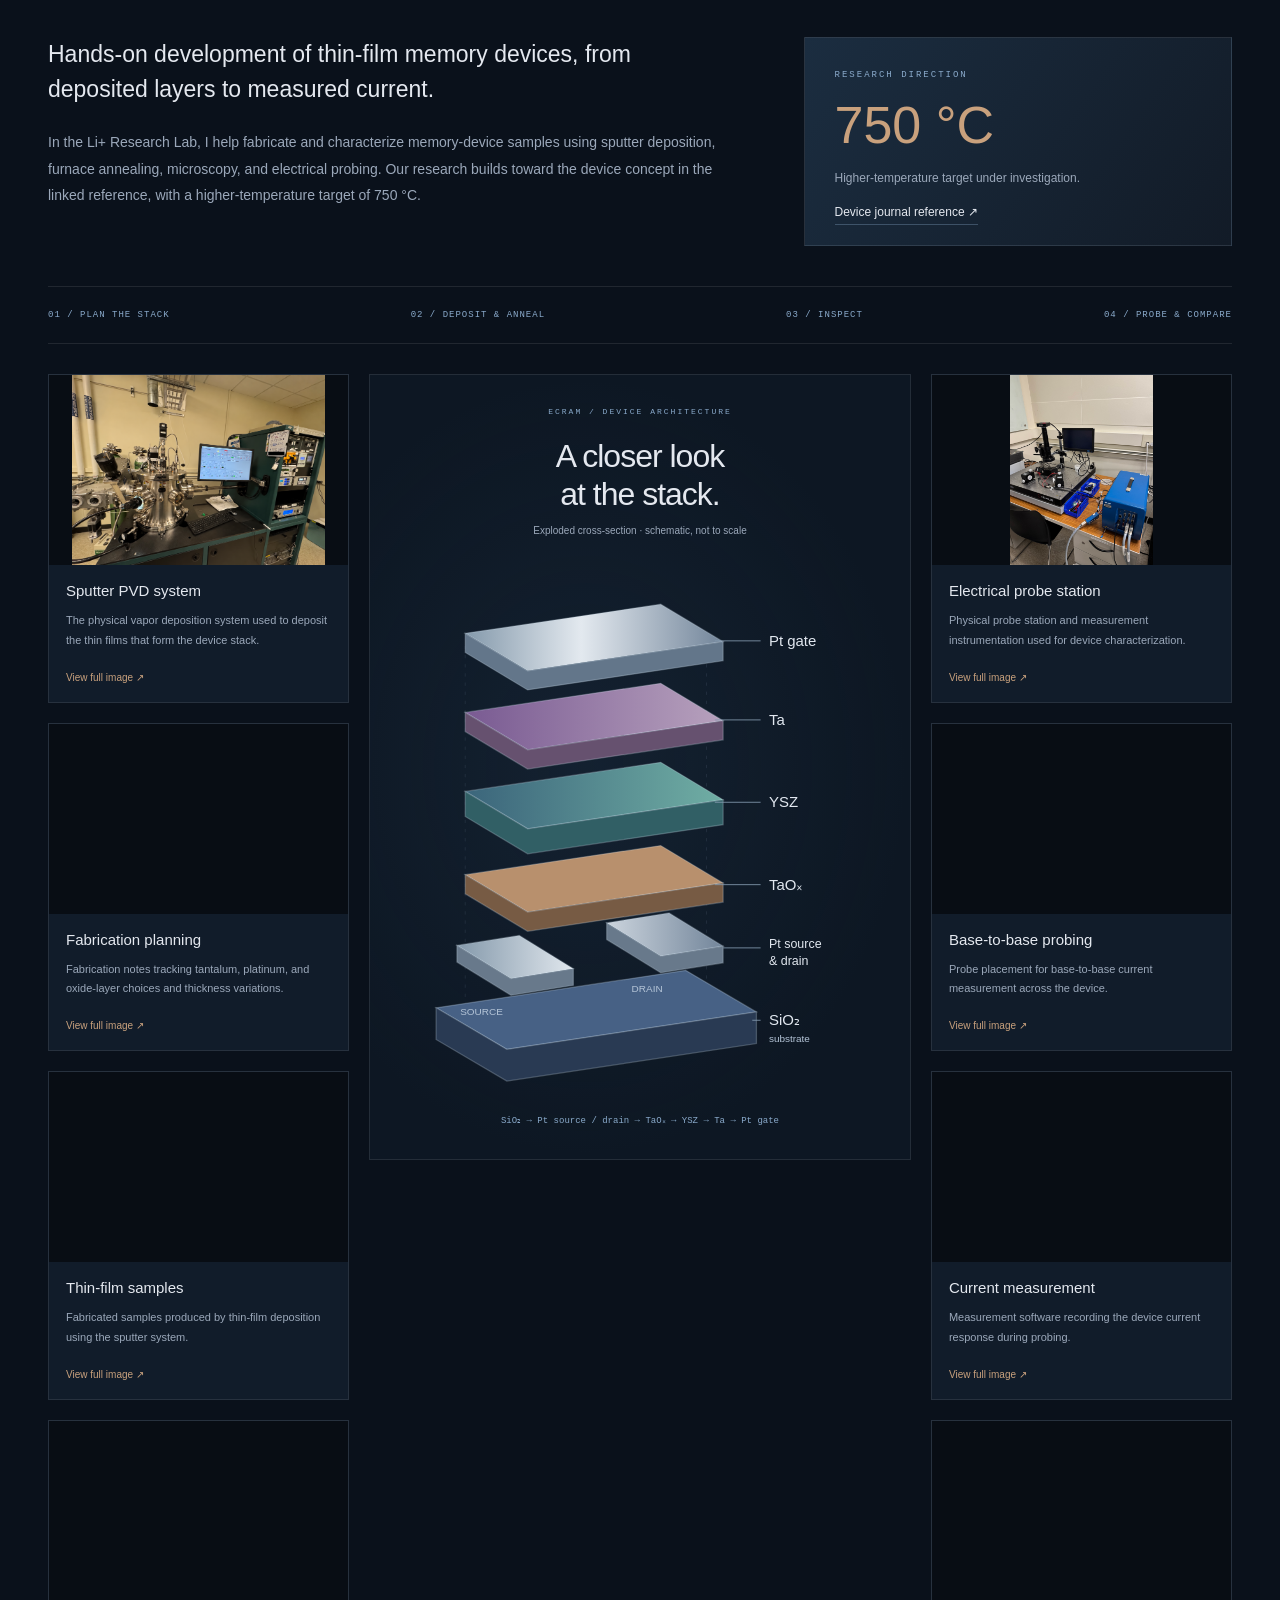
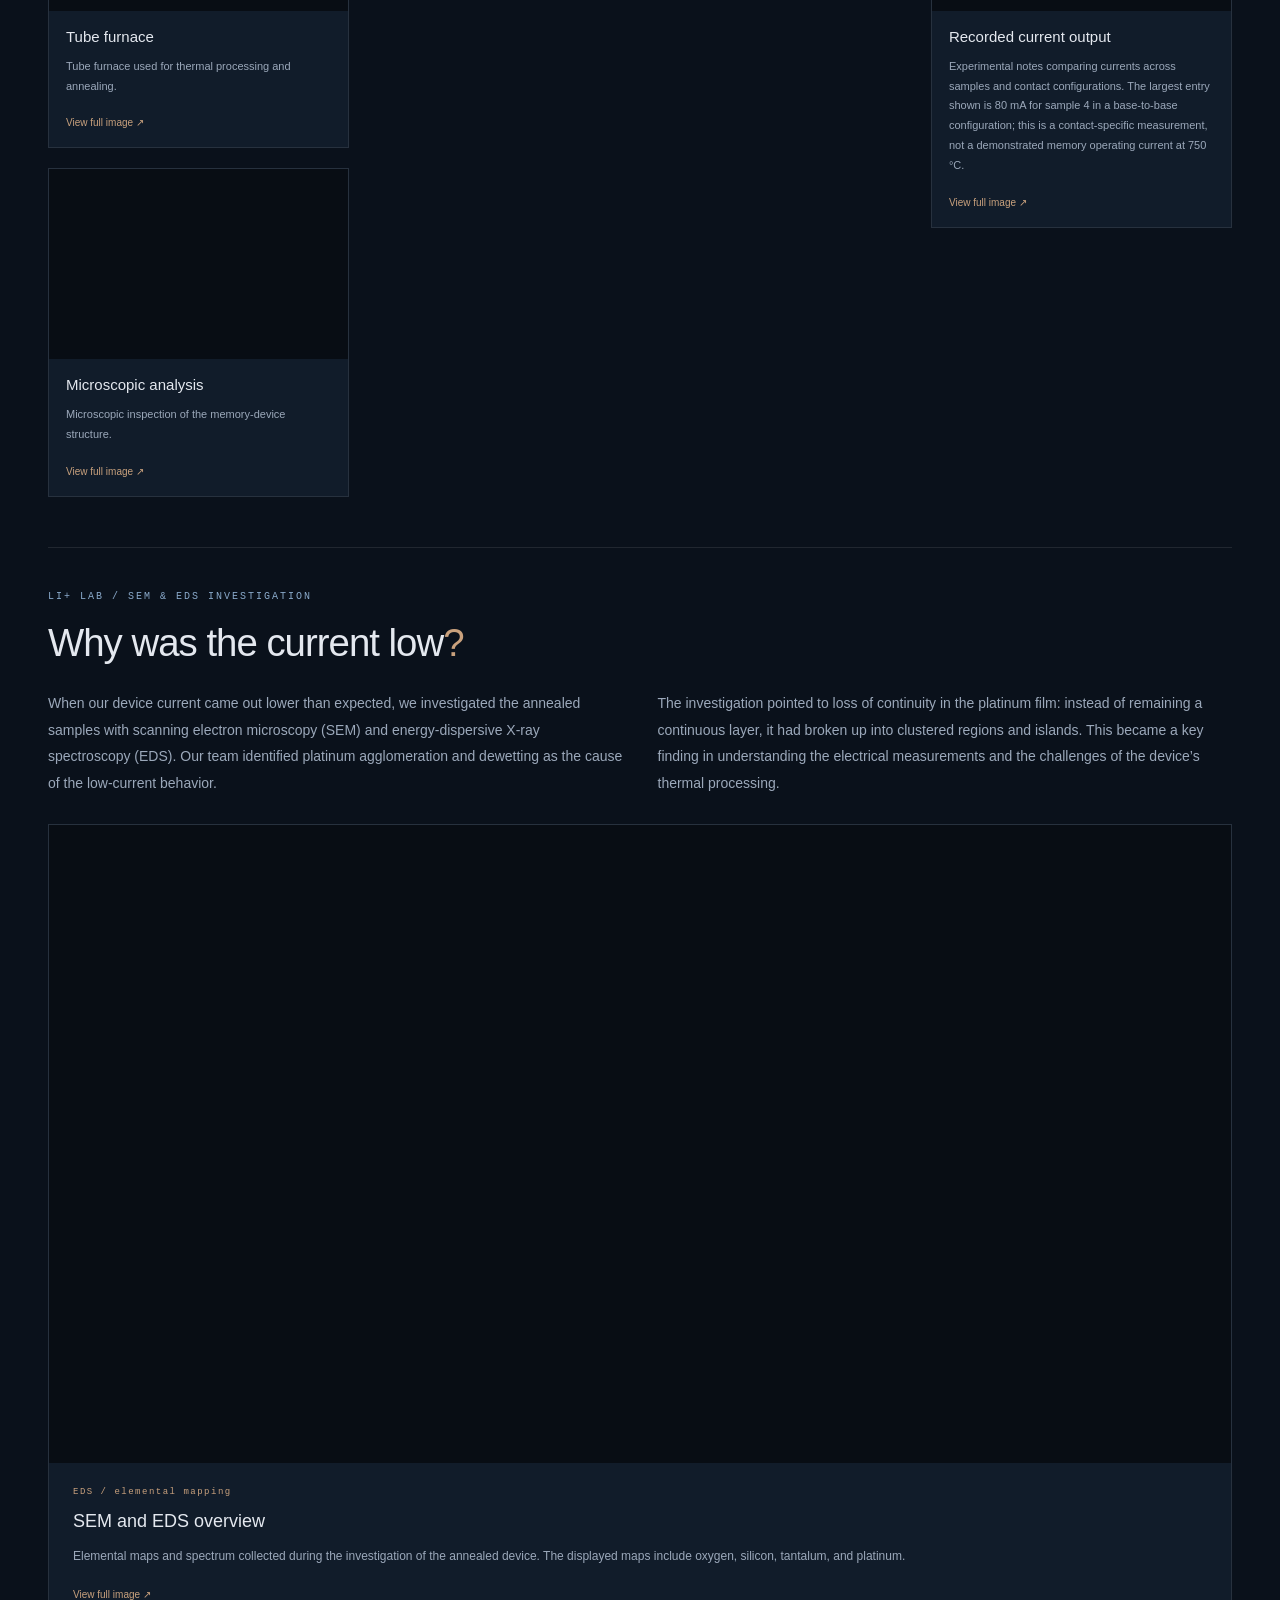
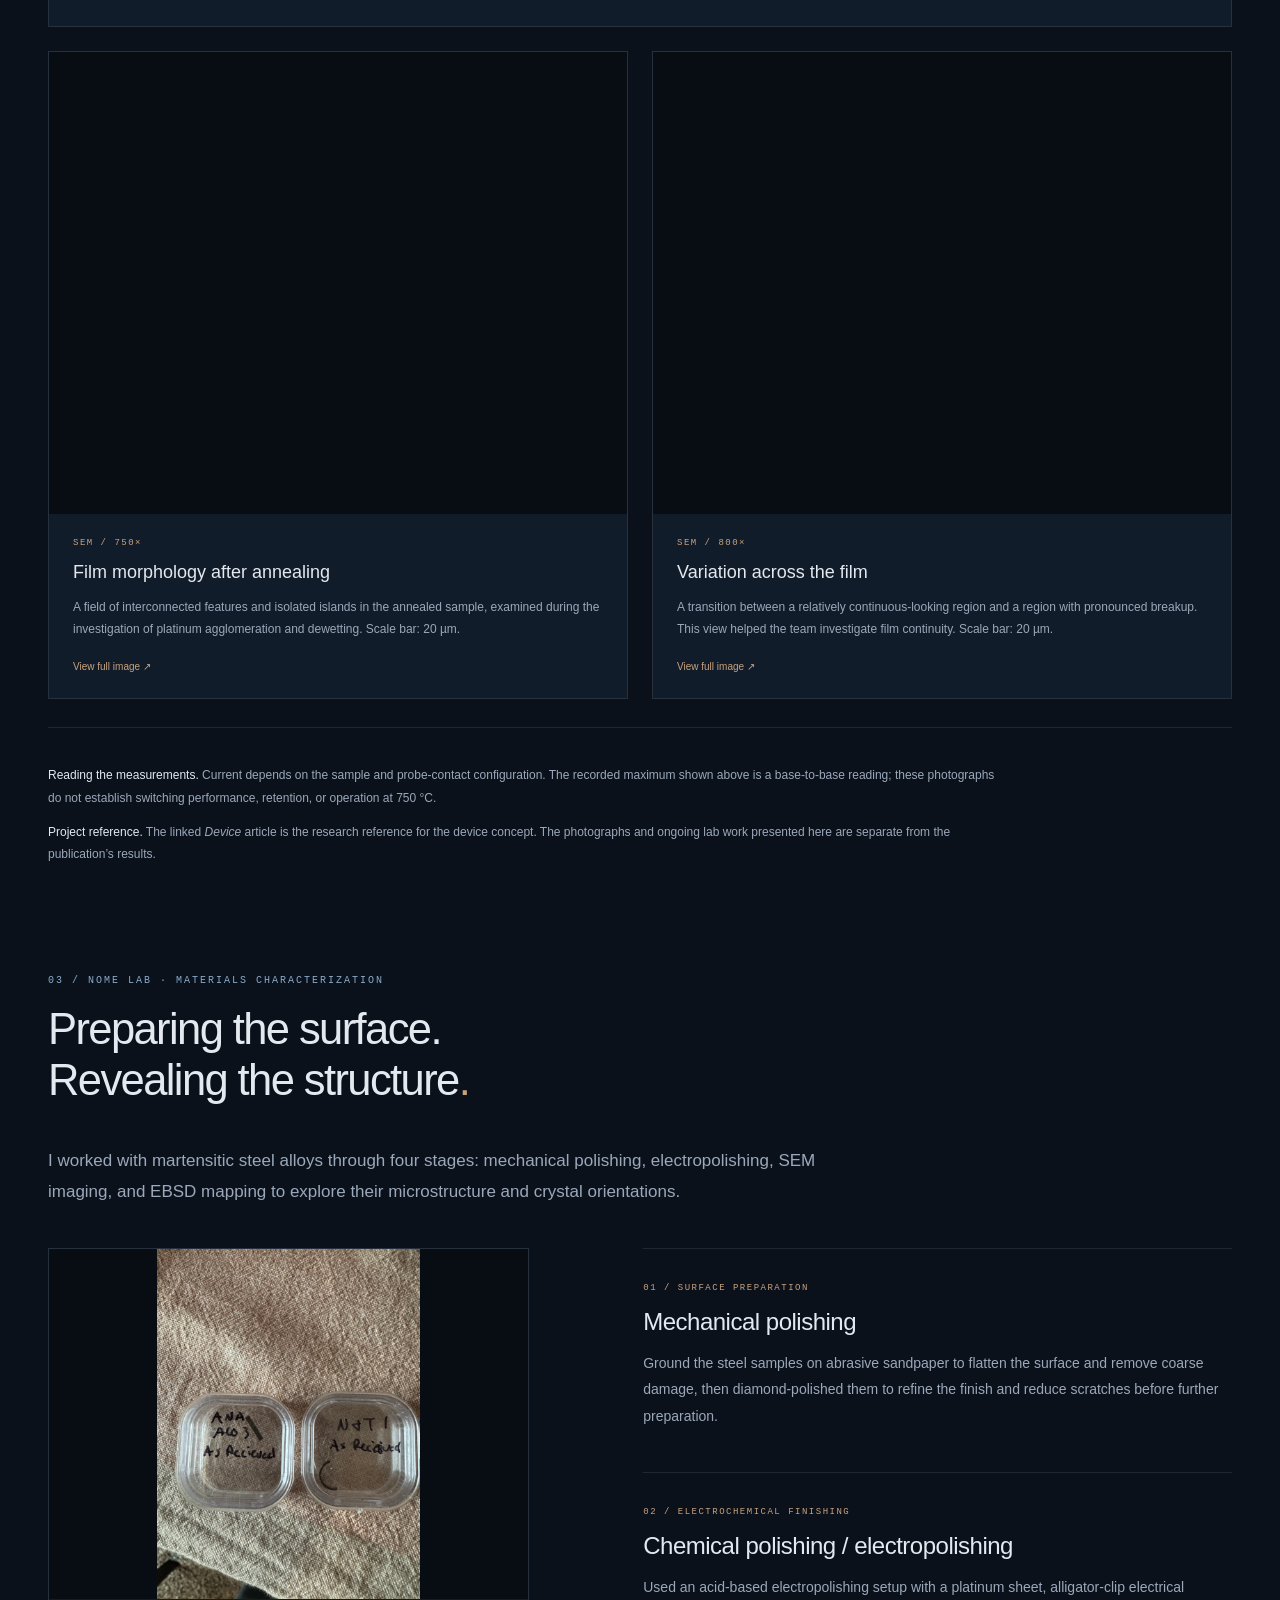
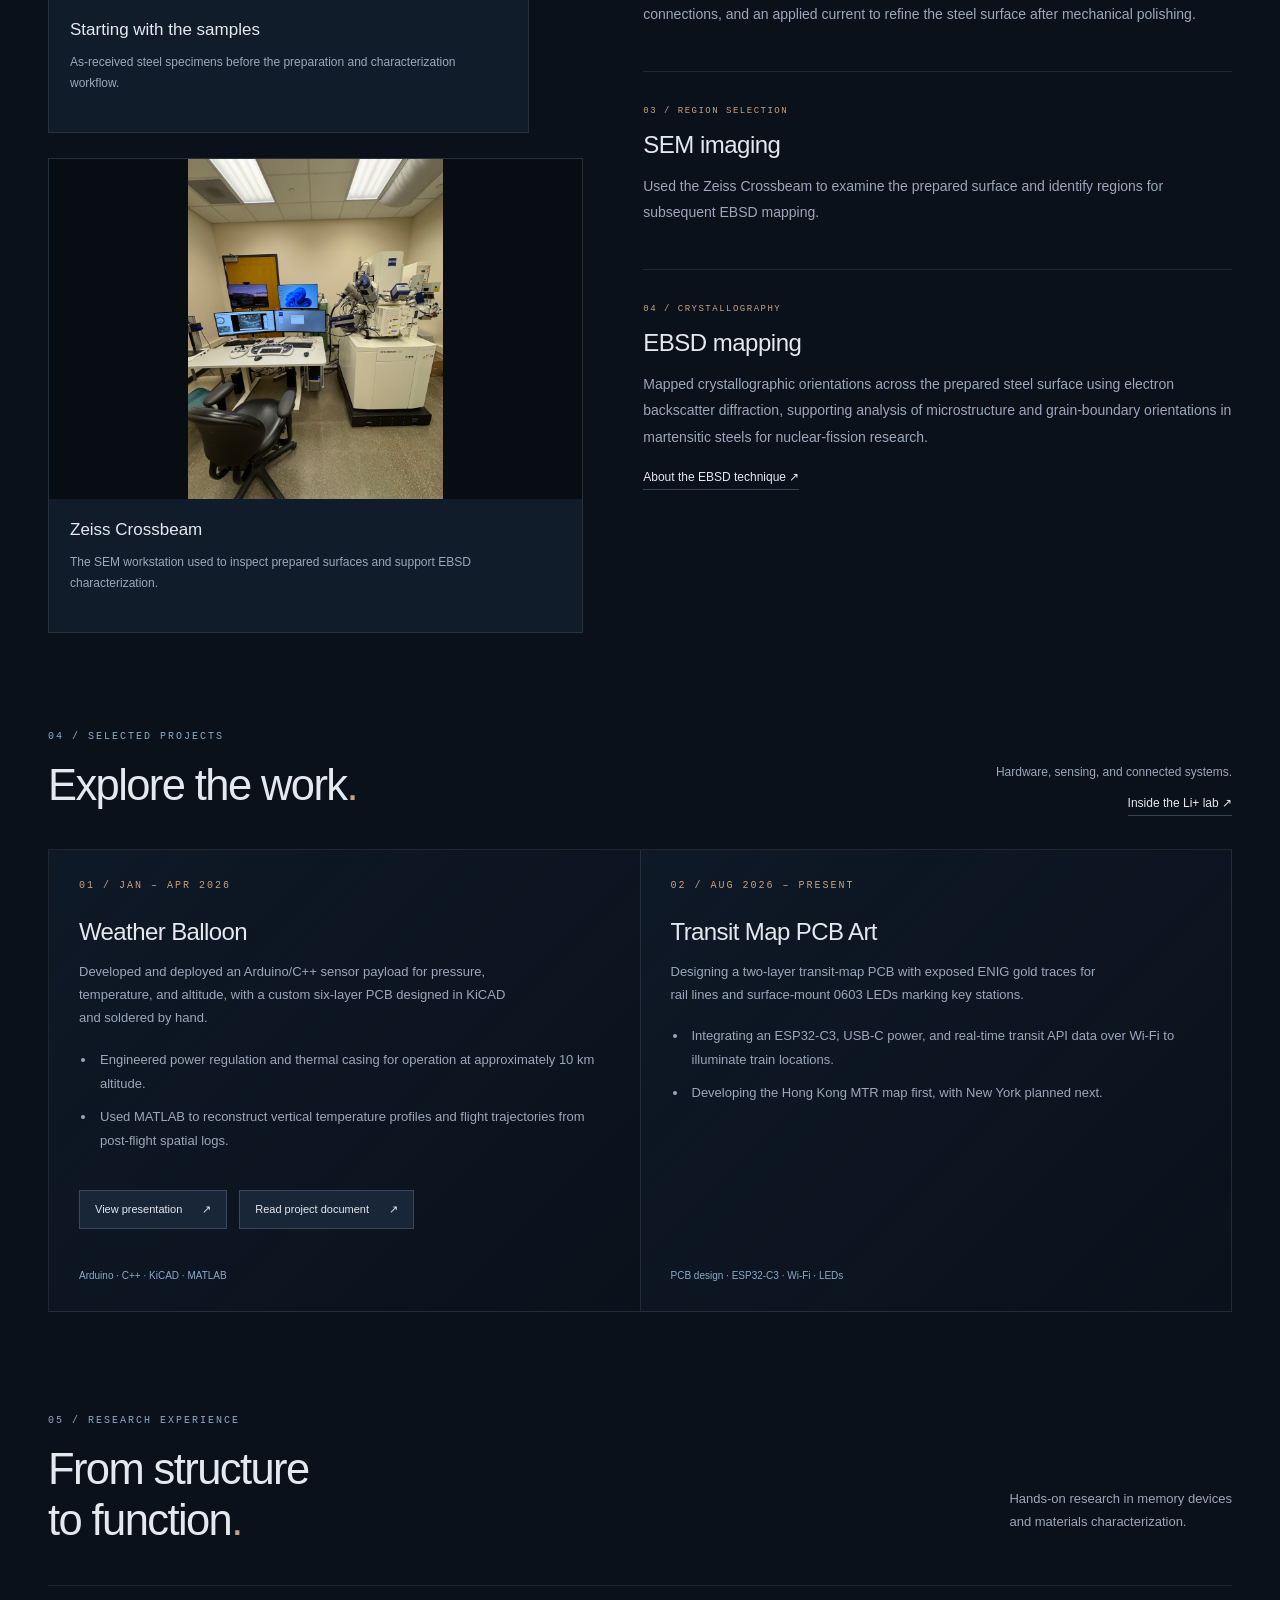
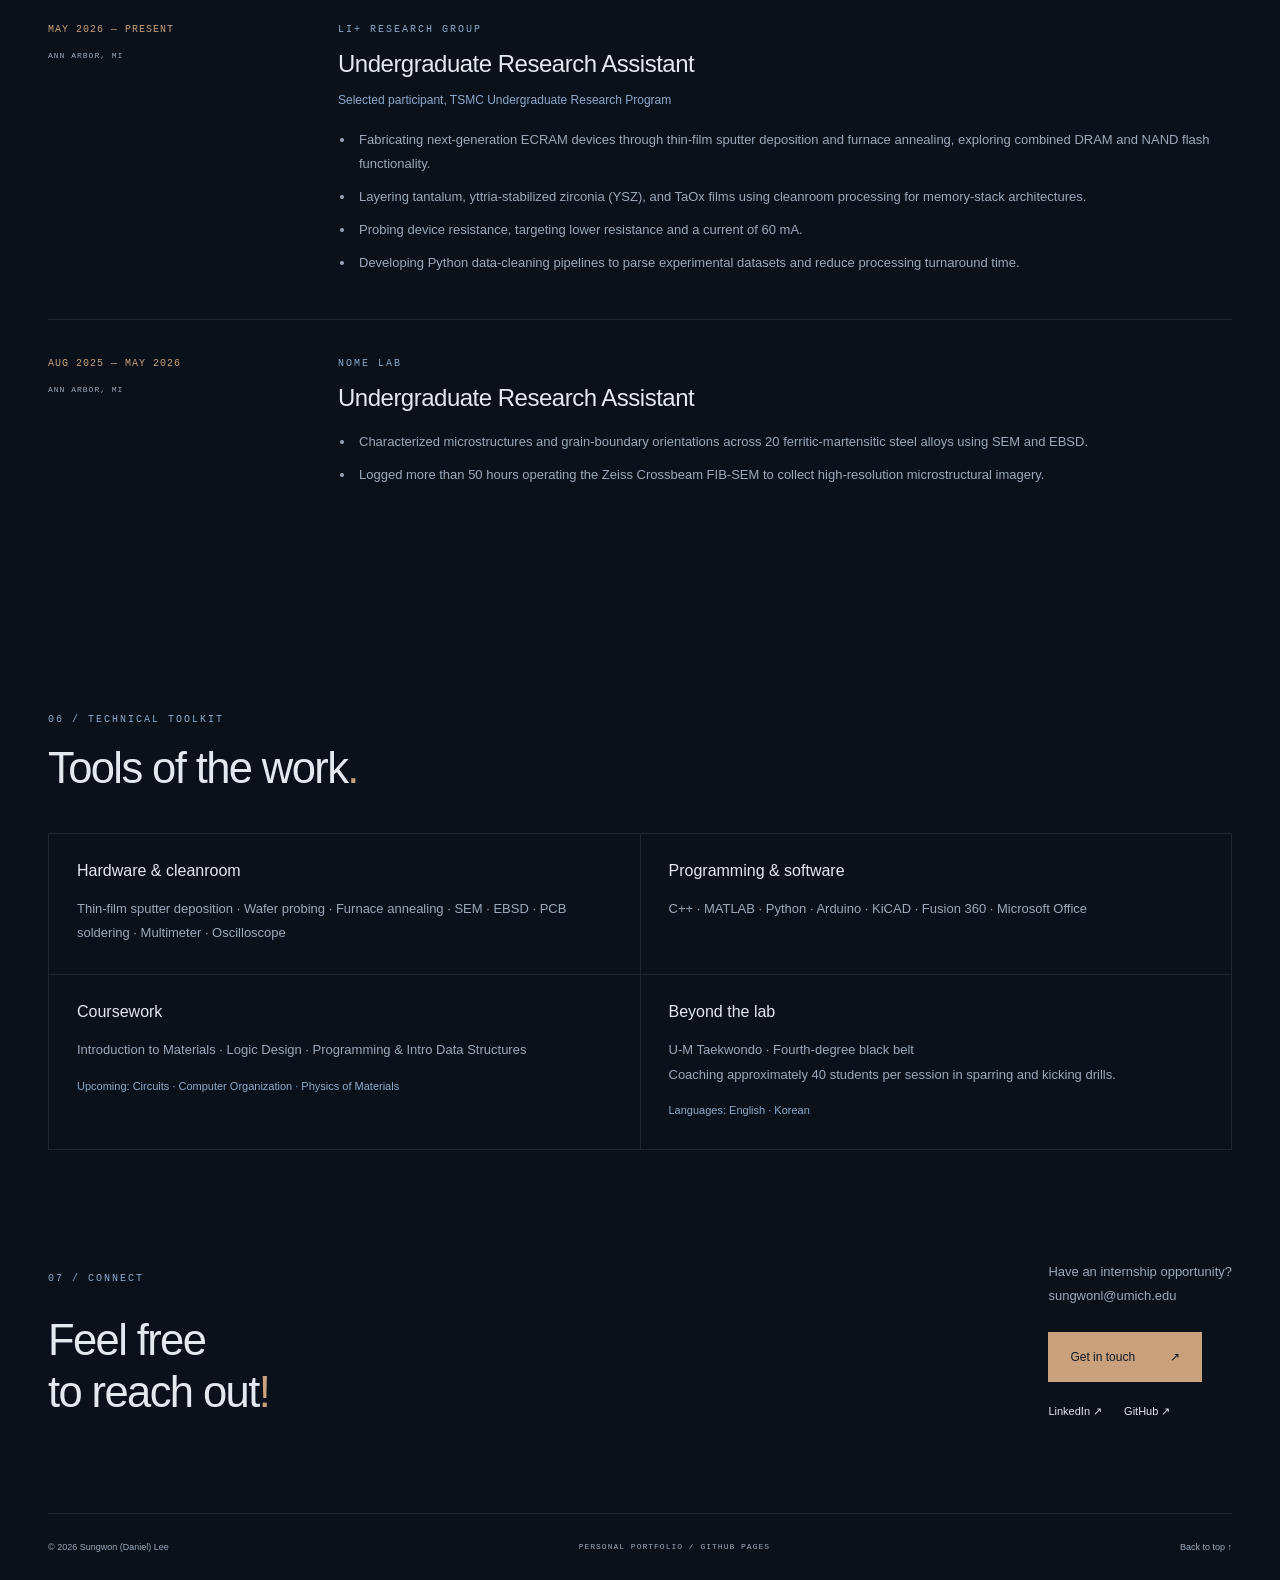
==== commit 7efe54f1: "Update index.html" ====
--- a/index.html
+++ b/index.html
@@ -11,7 +11,7 @@
 <main id="main">
 <section class="hero"><div class="hero-glow" aria-hidden="true"></div><div class="wrap hero-inner"><div class="intro"><p class="eyebrow"><span class="dot"></span> SUNGWON (DANIEL) LEE</p><h1>Aerospace Dropout<br><span>to Silicon :)</span></h1><p class="lead">Materials Science at the University of Michigan.<br>Exploring semiconductor manufacturing and packaging,<br>aerospace materials, and battery materials.</p><div class="actions"><a class="button" href="#lab-work">Explore research <span aria-hidden="true">↗</span></a></div></div><div class="wafer-stage" aria-hidden="true"><div class="crosshair ch-one">+</div><div class="crosshair ch-two">+</div><div class="wafer"><div class="wafer-core"></div></div><span class="wafer-coordinate">DL — 001</span></div><div class="hero-bottom"><span>MATERIALS SCIENCE / ELECTRICAL ENGINEERING</span></div></div></section>
 <div class="status-strip"><div class="wrap status-inner"><span><i class="dot"></i> SEEKING INTERNSHIP OPPORTUNITIES</span><span>MEMORY DEVICES <b>↗</b> PROCESS ENGINEERING</span><a href="https://github.com/therealdsl131415">@therealdsl131415 ↗</a></div></div>
-<section id="about" class="about profile-compact"><div class="wrap"><div class="profile-top"><figure class="profile-portrait"><img src="daniel-waterfront.jpeg" alt="Daniel wearing sunglasses by the waterfront" loading="lazy" decoding="async"></figure><div class="profile-introduction"><p class="eyebrow">01 / PROFILE & EDUCATION</p><h2>Hi, I'm Daniel<span>.</span></h2><p>I'm studying Materials Science at the University of Michigan, with a minor in Electrical Engineering.</p><p>My work spans cleanroom fabrication, materials characterization, and hands-on electronics. I’m interested in how materials and manufacturing processes shape performance—from semiconductors and batteries to aerospace systems—and I’m seeking an internship where I can help develop, test, and improve them.</p></div></div><div class="profile-details"><div class="education"><h3>University of Michigan — Ann Arbor</h3><p>Bachelor of Engineering — Materials Science<br>Minor in Electrical Engineering · Junior standing</p><p>GPA: 3.4 / 4.0</p></div><div class="profile-extra"><div class="facts"><div><span>OPPORTUNITY</span><strong>Internship</strong></div><div><span>WORK AUTHORIZATION</span><strong>U.S. Citizen</strong></div></div><div class="profile-interests"><p class="eyebrow">OUTSIDE THE LAB</p><h3>A few things I enjoy:</h3><ul><li>Baseball</li><li>Exploring new places</li><li>Semiconductor stocks 🥲</li><li>Taekwondo</li><li>Jazz</li></ul></div></div></div></div></section><section id="lab-work" class="lab-case wrap"><div class="section-head"><div><p class="eyebrow">02 / FEATURED · LI+ RESEARCH LAB</p><h2>Building memory.<br>Exploring higher temperatures<span>.</span></h2></div><p class="section-note">Fabrication → thermal processing<br>→ microscopy → electrical testing</p></div><div class="case-intro"><div><p class="case-lead">Hands-on development of thin-film memory devices, from deposited layers to measured current.</p><p>In the Li+ Research Lab, I help fabricate and characterize memory-device samples using sputter deposition, furnace annealing, microscopy, and electrical probing. Our research builds toward the device concept in the linked reference, with a higher-temperature target of 750 °C.</p></div><aside class="target-panel"><span>RESEARCH DIRECTION</span><strong>750 °C</strong><p>Higher-temperature target under investigation.</p><a class="text-link" href="https://www.cell.com/device/fulltext/S2666-9986(24)00580-5">Device journal reference ↗</a></aside></div><div class="process-strip"><span>01 / PLAN THE STACK</span><span>02 / DEPOSIT & ANNEAL</span><span>03 / INSPECT</span><span>04 / PROBE & COMPARE</span></div><div class="device-atlas"><div class="atlas-photos atlas-left"><figure class="lab-photo"><a href="sputter-pvd-redacted.png" aria-label="Open full-size photo: Sputter PVD system"><img src="sputter-pvd-redacted.png" alt="Sputter physical vapor deposition system with the handwritten password redacted" loading="lazy" decoding="async"></a><figcaption><h3>Sputter PVD system</h3><p>The physical vapor deposition system used to deposit the thin films that form the device stack.</p><a href="sputter-pvd-redacted.png" class="photo-link">View full image ↗</a></figcaption></figure><figure class="lab-photo"><a href="IMG_5094.jpeg" aria-label="Open full-size photo: Fabrication planning"><img src="IMG_5094.jpeg" alt="Fabrication planning — Li+ Research Lab" loading="lazy" decoding="async"></a><figcaption><h3>Fabrication planning</h3><p>Fabrication notes tracking tantalum, platinum, and oxide-layer choices and thickness variations.</p><a href="IMG_5094.jpeg" class="photo-link">View full image ↗</a></figcaption></figure><figure class="lab-photo"><a href="IMG_5149.jpeg" aria-label="Open full-size photo: Thin-film samples"><img src="IMG_5149.jpeg" alt="Thin-film samples — Li+ Research Lab" loading="lazy" decoding="async"></a><figcaption><h3>Thin-film samples</h3><p>Fabricated samples produced by thin-film deposition using the sputter system.</p><a href="IMG_5149.jpeg" class="photo-link">View full image ↗</a></figcaption></figure><figure class="lab-photo"><a href="IMG_5153.jpeg" aria-label="Open full-size photo: Tube furnace"><img src="IMG_5153.jpeg" alt="Tube furnace — Li+ Research Lab" loading="lazy" decoding="async"></a><figcaption><h3>Tube furnace</h3><p>Tube furnace used for thermal processing and annealing.</p><a href="IMG_5153.jpeg" class="photo-link">View full image ↗</a></figcaption></figure><figure class="lab-photo"><a href="IMG_5110.jpeg" aria-label="Open full-size photo: Microscopic analysis"><img src="IMG_5110.jpeg" alt="Microscopic analysis — Li+ Research Lab" loading="lazy" decoding="async"></a><figcaption><h3>Microscopic analysis</h3><p>Microscopic inspection of the memory-device structure.</p><a href="IMG_5110.jpeg" class="photo-link">View full image ↗</a></figcaption></figure></div><figure class="device-diagram"><figcaption><p class="eyebrow">ECRAM / DEVICE ARCHITECTURE</p><h3>A closer look<br>at the stack.</h3><p>Exploded cross-section · schematic, not to scale</p></figcaption><svg viewBox="0 0 620 670" role="img" aria-labelledby="stack-title stack-desc"><title id="stack-title">ECRAM layer stack</title><desc id="stack-desc">From bottom to top: silicon dioxide substrate; separate platinum source and drain; tantalum oxide; yttria-stabilized zirconia; tantalum; platinum gate. Layer spacing is exaggerated.</desc><defs><linearGradient id="pt"><stop stop-color="#8499ab"/><stop offset=".45" stop-color="#e3e9ef"/><stop offset="1" stop-color="#72859a"/></linearGradient><linearGradient id="oxide"><stop stop-color="#3b657b"/><stop offset="1" stop-color="#70aea4"/></linearGradient><linearGradient id="ta"><stop stop-color="#795a92"/><stop offset="1" stop-color="#b7a1bd"/></linearGradient></defs><g stroke="#a4b7cc22" stroke-dasharray="4 7"><path d="M100 120V555M390 120V555"/></g><g stroke="#d1e3ef40" stroke-width="1.5"><path d="M100 105l235 -35 75 45 -235 35z" fill="url(#pt)"/><path d="M100 105v23l75 45 235 -35v-23l-235 35z" fill="#63768a"/><path d="M100 200l235 -35 75 45 -235 35z" fill="url(#ta)"/><path d="M100 200v23l75 45 235 -35v-23l-235 35z" fill="#66516f"/><path d="M100 295l235 -35 75 45 -235 35z" fill="url(#oxide)"/><path d="M100 295v30l75 45 235 -35v-30l-235 35z" fill="#315f65"/><path d="M100 395l235 -35 75 45 -235 35z" fill="#b8906d"/><path d="M100 395v23l75 45 235 -35v-23l-235 35z" fill="#775b44"/><path d="M90 480l75 -12 65 40 -75 12z M270 453l75 -12 65 40 -75 12z" fill="url(#pt)"/><path d="M90 480v20l65 40 75 -12v-20l-75 12z M270 453v20l65 40 75 -12v-20l-75 12z" fill="#68798b"/><path d="M65 555l300 -45 85 50 -300 45z" fill="#476185"/><path d="M65 555v38l85 50 300 -45v-38l-300 45z" fill="#293a53"/></g><g stroke="#859ab0" stroke-width="1" fill="none"><path d="M400 114h55M400 209h55M400 308h55M400 407h55M410 483h45M445 570h10"/></g><g fill="#e1e7ef" font-family="Arial,sans-serif" font-size="18"><text x="465" y="120">Pt gate</text><text x="465" y="215">Ta</text><text x="465" y="314">YSZ</text><text x="465" y="413">TaOₓ</text><text x="465" y="483" font-size="15">Pt source</text><text x="465" y="503" font-size="15">&amp; drain</text><text x="465" y="576">SiO₂</text></g><g fill="#b4c4d7" font-family="Arial,sans-serif" font-size="12"><text x="94" y="564">SOURCE</text><text x="300" y="536">DRAIN</text><text x="465" y="596">substrate</text></g></svg><p class="stack-foot">SiO₂ → Pt source / drain → TaOₓ → YSZ → Ta → Pt gate</p></figure><div class="atlas-photos atlas-right"><figure class="lab-photo"><a href="IMG_5152.jpeg" aria-label="Open full-size photo: Electrical probe station"><img src="IMG_5152.jpeg" alt="Electrical probe station — Li+ Research Lab" loading="lazy" decoding="async"></a><figcaption><h3>Electrical probe station</h3><p>Physical probe station and measurement instrumentation used for device characterization.</p><a href="IMG_5152.jpeg" class="photo-link">View full image ↗</a></figcaption></figure><figure class="lab-photo"><a href="IMG_5115.jpeg" aria-label="Open full-size photo: Base-to-base probing"><img src="IMG_5115.jpeg" alt="Base-to-base probing — Li+ Research Lab" loading="lazy" decoding="async"></a><figcaption><h3>Base-to-base probing</h3><p>Probe placement for base-to-base current measurement across the device.</p><a href="IMG_5115.jpeg" class="photo-link">View full image ↗</a></figcaption></figure><figure class="lab-photo"><a href="IMG_5071.jpeg" aria-label="Open full-size photo: Current measurement"><img src="IMG_5071.jpeg" alt="Current measurement — Li+ Research Lab" loading="lazy" decoding="async"></a><figcaption><h3>Current measurement</h3><p>Measurement software recording the device current response during probing.</p><a href="IMG_5071.jpeg" class="photo-link">View full image ↗</a></figcaption></figure><figure class="lab-photo"><a href="IMG_5093.jpeg" aria-label="Open full-size photo: Recorded current output"><img src="IMG_5093.jpeg" alt="Recorded current output — Li+ Research Lab" loading="lazy" decoding="async"></a><figcaption><h3>Recorded current output</h3><p>Experimental notes comparing currents across samples and contact configurations. The largest entry shown is 80 mA for sample 4 in a base-to-base configuration; this is a contact-specific measurement, not a demonstrated memory operating current at 750 °C.</p><a href="IMG_5093.jpeg" class="photo-link">View full image ↗</a></figcaption></figure></div></div><section class="failure-analysis" aria-labelledby="failure-heading"><div class="section-head"><div><p class="eyebrow">LI+ LAB / SEM & EDS INVESTIGATION</p><h3 id="failure-heading">Why was the current low<span>?</span></h3></div></div><div class="failure-story"><p>When our device current came out lower than expected, we investigated the annealed samples with scanning electron microscopy (SEM) and energy-dispersive X-ray spectroscopy (EDS). Our team identified platinum agglomeration and dewetting as the cause of the low-current behavior.</p><p>The investigation pointed to loss of continuity in the platinum film: instead of remaining a continuous layer, it had broken up into clustered regions and islands. This became a key finding in understanding the electrical measurements and the challenges of the device’s thermal processing.</p></div><div class="failure-gallery"><figure class="lab-photo"><a href="pt-annealing-eds.png" aria-label="Open full-size image: SEM and EDS overview"><img src="pt-annealing-eds.png" alt="SEM and EDS overview — Li+ lab platinum annealing investigation" loading="lazy" decoding="async"></a><figcaption><p class="micrograph-tag">EDS / elemental mapping</p><h4>SEM and EDS overview</h4><p>Elemental maps and spectrum collected during the investigation of the annealed device. The displayed maps include oxygen, silicon, tantalum, and platinum.</p><a class="photo-link" href="pt-annealing-eds.png">View full image ↗</a></figcaption></figure><figure class="lab-photo"><a href="pt-annealing-sem-750x.png" aria-label="Open full-size image: Film morphology after annealing"><img src="pt-annealing-sem-750x.png" alt="Film morphology after annealing — Li+ lab platinum annealing investigation" loading="lazy" decoding="async"></a><figcaption><p class="micrograph-tag">SEM / 750×</p><h4>Film morphology after annealing</h4><p>A field of interconnected features and isolated islands in the annealed sample, examined during the investigation of platinum agglomeration and dewetting. Scale bar: 20 µm.</p><a class="photo-link" href="pt-annealing-sem-750x.png">View full image ↗</a></figcaption></figure><figure class="lab-photo"><a href="pt-annealing-sem-800x.png" aria-label="Open full-size image: Variation across the film"><img src="pt-annealing-sem-800x.png" alt="Variation across the film — Li+ lab platinum annealing investigation" loading="lazy" decoding="async"></a><figcaption><p class="micrograph-tag">SEM / 800×</p><h4>Variation across the film</h4><p>A transition between a relatively continuous-looking region and a region with pronounced breakup. This view helped the team investigate film continuity. Scale bar: 20 µm.</p><a class="photo-link" href="pt-annealing-sem-800x.png">View full image ↗</a></figcaption></figure></div></section><div class="research-context"><p><strong>Reading the measurements.</strong> Current depends on the sample and probe-contact configuration. The recorded maximum shown above is a base-to-base reading; these photographs do not establish switching performance, retention, or operation at 750 °C.</p><p><strong>Project reference.</strong> The linked <em>Device</em> article is the research reference for the device concept. The photographs and ongoing lab work presented here are separate from the publication’s results.</p></div></section><section id="nome-work" class="nome-case wrap"><div class="section-head"><div><p class="eyebrow">03 / NOME LAB · MATERIALS CHARACTERIZATION</p><h2>Preparing the surface.<br>Revealing the structure<span>.</span></h2></div></div><p class="nome-intro">I worked with martensitic steel alloys through four stages: mechanical polishing, electropolishing, SEM imaging, and EBSD mapping to explore their microstructure and crystal orientations.</p><div class="nome-layout"><div class="nome-images"><figure class="lab-photo"><a href="IMG_5155.jpeg"><img src="IMG_5155.jpeg" alt="As-received steel samples in labeled storage containers" loading="lazy"></a><figcaption><h3>Starting with the samples</h3><p>As-received steel specimens before the preparation and characterization workflow.</p></figcaption></figure><figure class="lab-photo"><a href="IMG_4115.jpeg"><img src="IMG_4115.jpeg" alt="Zeiss Crossbeam 550 microscope and control workstation in the NOME lab" loading="lazy"></a><figcaption><h3>Zeiss Crossbeam</h3><p>The SEM workstation used to inspect prepared surfaces and support EBSD characterization.</p></figcaption></figure></div><ol class="nome-stages"><li><span>01 / SURFACE PREPARATION</span><h3>Mechanical polishing</h3><p>Ground the steel samples on abrasive sandpaper to flatten the surface and remove coarse damage, then diamond-polished them to refine the finish and reduce scratches before further preparation.</p></li><li><span>02 / ELECTROCHEMICAL FINISHING</span><h3>Chemical polishing / electropolishing</h3><p>Used an acid-based electropolishing setup with a platinum sheet, alligator-clip electrical connections, and an applied current to refine the steel surface after mechanical polishing.</p></li><li><span>03 / REGION SELECTION</span><h3>SEM imaging</h3><p>Used the Zeiss Crossbeam to examine the prepared surface and identify regions for subsequent EBSD mapping.</p></li><li><span>04 / CRYSTALLOGRAPHY</span><h3>EBSD mapping</h3><p>Mapped crystallographic orientations across the prepared steel surface using electron backscatter diffraction, supporting analysis of microstructure and grain-boundary orientations in martensitic steels for nuclear-fission research.</p><a class="text-link" href="https://www.ebsd.com/">About the EBSD technique ↗</a></li></ol></div></section><section id="projects" class="projects wrap"><div class="section-head"><div><p class="eyebrow">04 / SELECTED PROJECTS</p><h2>Explore the work<span>.</span></h2></div><div class="section-aside"><p>Hardware, sensing, and connected systems.</p><a class="text-link" href="#lab-work">Inside the Li+ lab ↗</a></div></div><div class="project-list featured-projects">
+<section id="about" class="about profile-compact"><div class="wrap"><div class="profile-top"><figure class="profile-portrait"><img src="daniel-waterfront.jpeg" alt="Daniel wearing sunglasses by the waterfront" loading="lazy" decoding="async"></figure><div class="profile-introduction"><p class="eyebrow">01 / PROFILE & EDUCATION</p><h2>Hi, I'm Daniel<span>.</span></h2><p>I'm studying Materials Science at the University of Michigan, with a minor in Electrical Engineering.</p><p>My work spans cleanroom fabrication, materials characterization, and hands-on electronics. I’m interested in how materials and manufacturing processes shape performance—from semiconductors and batteries to aerospace systems—and I’m seeking an internship where I can help develop, test, and improve them.</p></div></div><div class="profile-details"><div class="education"><h3>University of Michigan — Ann Arbor</h3><p>Bachelor of Engineering — Materials Science<br>Minor in Electrical Engineering · Junior standing</p></div><div class="profile-extra"><div class="facts"><div><span>OPPORTUNITY</span><strong>Internship</strong></div><div><span>WORK AUTHORIZATION</span><strong>U.S. Citizen</strong></div></div><div class="profile-interests"><p class="eyebrow">OUTSIDE THE LAB</p><h3>A few things I enjoy:</h3><ul><li>Baseball</li><li>Exploring new places</li><li>Semiconductor stocks 🥲</li><li>Taekwondo</li><li>Jazz</li></ul></div></div></div></div></section><section id="lab-work" class="lab-case wrap"><div class="section-head"><div><p class="eyebrow">02 / FEATURED · LI+ RESEARCH LAB</p><h2>Building memory.<br>Exploring higher temperatures<span>.</span></h2></div><p class="section-note">Fabrication → thermal processing<br>→ microscopy → electrical testing</p></div><div class="case-intro"><div><p class="case-lead">Hands-on development of thin-film memory devices, from deposited layers to measured current.</p><p>In the Li+ Research Lab, I help fabricate and characterize memory-device samples using sputter deposition, furnace annealing, microscopy, and electrical probing. Our research builds toward the device concept in the linked reference, with a higher-temperature target of 750 °C.</p></div><aside class="target-panel"><span>RESEARCH DIRECTION</span><strong>750 °C</strong><p>Higher-temperature target under investigation.</p><a class="text-link" href="https://www.cell.com/device/fulltext/S2666-9986(24)00580-5">Device journal reference ↗</a></aside></div><div class="process-strip"><span>01 / PLAN THE STACK</span><span>02 / DEPOSIT & ANNEAL</span><span>03 / INSPECT</span><span>04 / PROBE & COMPARE</span></div><div class="device-atlas"><div class="atlas-photos atlas-left"><figure class="lab-photo"><a href="sputter-pvd-redacted.png" aria-label="Open full-size photo: Sputter PVD system"><img src="sputter-pvd-redacted.png" alt="Sputter physical vapor deposition system with the handwritten password redacted" loading="lazy" decoding="async"></a><figcaption><h3>Sputter PVD system</h3><p>The physical vapor deposition system used to deposit the thin films that form the device stack.</p><a href="sputter-pvd-redacted.png" class="photo-link">View full image ↗</a></figcaption></figure><figure class="lab-photo"><a href="IMG_5094.jpeg" aria-label="Open full-size photo: Fabrication planning"><img src="IMG_5094.jpeg" alt="Fabrication planning — Li+ Research Lab" loading="lazy" decoding="async"></a><figcaption><h3>Fabrication planning</h3><p>Fabrication notes tracking tantalum, platinum, and oxide-layer choices and thickness variations.</p><a href="IMG_5094.jpeg" class="photo-link">View full image ↗</a></figcaption></figure><figure class="lab-photo"><a href="IMG_5149.jpeg" aria-label="Open full-size photo: Thin-film samples"><img src="IMG_5149.jpeg" alt="Thin-film samples — Li+ Research Lab" loading="lazy" decoding="async"></a><figcaption><h3>Thin-film samples</h3><p>Fabricated samples produced by thin-film deposition using the sputter system.</p><a href="IMG_5149.jpeg" class="photo-link">View full image ↗</a></figcaption></figure><figure class="lab-photo"><a href="IMG_5153.jpeg" aria-label="Open full-size photo: Tube furnace"><img src="IMG_5153.jpeg" alt="Tube furnace — Li+ Research Lab" loading="lazy" decoding="async"></a><figcaption><h3>Tube furnace</h3><p>Tube furnace used for thermal processing and annealing.</p><a href="IMG_5153.jpeg" class="photo-link">View full image ↗</a></figcaption></figure><figure class="lab-photo"><a href="IMG_5110.jpeg" aria-label="Open full-size photo: Microscopic analysis"><img src="IMG_5110.jpeg" alt="Microscopic analysis — Li+ Research Lab" loading="lazy" decoding="async"></a><figcaption><h3>Microscopic analysis</h3><p>Microscopic inspection of the memory-device structure.</p><a href="IMG_5110.jpeg" class="photo-link">View full image ↗</a></figcaption></figure></div><figure class="device-diagram"><figcaption><p class="eyebrow">ECRAM / DEVICE ARCHITECTURE</p><h3>A closer look<br>at the stack.</h3><p>Exploded cross-section · schematic, not to scale</p></figcaption><svg viewBox="0 0 620 670" role="img" aria-labelledby="stack-title stack-desc"><title id="stack-title">ECRAM layer stack</title><desc id="stack-desc">From bottom to top: silicon dioxide substrate; separate platinum source and drain; tantalum oxide; yttria-stabilized zirconia; tantalum; platinum gate. Layer spacing is exaggerated.</desc><defs><linearGradient id="pt"><stop stop-color="#8499ab"/><stop offset=".45" stop-color="#e3e9ef"/><stop offset="1" stop-color="#72859a"/></linearGradient><linearGradient id="oxide"><stop stop-color="#3b657b"/><stop offset="1" stop-color="#70aea4"/></linearGradient><linearGradient id="ta"><stop stop-color="#795a92"/><stop offset="1" stop-color="#b7a1bd"/></linearGradient></defs><g stroke="#a4b7cc22" stroke-dasharray="4 7"><path d="M100 120V555M390 120V555"/></g><g stroke="#d1e3ef40" stroke-width="1.5"><path d="M100 105l235 -35 75 45 -235 35z" fill="url(#pt)"/><path d="M100 105v23l75 45 235 -35v-23l-235 35z" fill="#63768a"/><path d="M100 200l235 -35 75 45 -235 35z" fill="url(#ta)"/><path d="M100 200v23l75 45 235 -35v-23l-235 35z" fill="#66516f"/><path d="M100 295l235 -35 75 45 -235 35z" fill="url(#oxide)"/><path d="M100 295v30l75 45 235 -35v-30l-235 35z" fill="#315f65"/><path d="M100 395l235 -35 75 45 -235 35z" fill="#b8906d"/><path d="M100 395v23l75 45 235 -35v-23l-235 35z" fill="#775b44"/><path d="M90 480l75 -12 65 40 -75 12z M270 453l75 -12 65 40 -75 12z" fill="url(#pt)"/><path d="M90 480v20l65 40 75 -12v-20l-75 12z M270 453v20l65 40 75 -12v-20l-75 12z" fill="#68798b"/><path d="M65 555l300 -45 85 50 -300 45z" fill="#476185"/><path d="M65 555v38l85 50 300 -45v-38l-300 45z" fill="#293a53"/></g><g stroke="#859ab0" stroke-width="1" fill="none"><path d="M400 114h55M400 209h55M400 308h55M400 407h55M410 483h45M445 570h10"/></g><g fill="#e1e7ef" font-family="Arial,sans-serif" font-size="18"><text x="465" y="120">Pt gate</text><text x="465" y="215">Ta</text><text x="465" y="314">YSZ</text><text x="465" y="413">TaOₓ</text><text x="465" y="483" font-size="15">Pt source</text><text x="465" y="503" font-size="15">&amp; drain</text><text x="465" y="576">SiO₂</text></g><g fill="#b4c4d7" font-family="Arial,sans-serif" font-size="12"><text x="94" y="564">SOURCE</text><text x="300" y="536">DRAIN</text><text x="465" y="596">substrate</text></g></svg><p class="stack-foot">SiO₂ → Pt source / drain → TaOₓ → YSZ → Ta → Pt gate</p></figure><div class="atlas-photos atlas-right"><figure class="lab-photo"><a href="IMG_5152.jpeg" aria-label="Open full-size photo: Electrical probe station"><img src="IMG_5152.jpeg" alt="Electrical probe station — Li+ Research Lab" loading="lazy" decoding="async"></a><figcaption><h3>Electrical probe station</h3><p>Physical probe station and measurement instrumentation used for device characterization.</p><a href="IMG_5152.jpeg" class="photo-link">View full image ↗</a></figcaption></figure><figure class="lab-photo"><a href="IMG_5115.jpeg" aria-label="Open full-size photo: Base-to-base probing"><img src="IMG_5115.jpeg" alt="Base-to-base probing — Li+ Research Lab" loading="lazy" decoding="async"></a><figcaption><h3>Base-to-base probing</h3><p>Probe placement for base-to-base current measurement across the device.</p><a href="IMG_5115.jpeg" class="photo-link">View full image ↗</a></figcaption></figure><figure class="lab-photo"><a href="IMG_5071.jpeg" aria-label="Open full-size photo: Current measurement"><img src="IMG_5071.jpeg" alt="Current measurement — Li+ Research Lab" loading="lazy" decoding="async"></a><figcaption><h3>Current measurement</h3><p>Measurement software recording the device current response during probing.</p><a href="IMG_5071.jpeg" class="photo-link">View full image ↗</a></figcaption></figure><figure class="lab-photo"><a href="IMG_5093.jpeg" aria-label="Open full-size photo: Recorded current output"><img src="IMG_5093.jpeg" alt="Recorded current output — Li+ Research Lab" loading="lazy" decoding="async"></a><figcaption><h3>Recorded current output</h3><p>Experimental notes comparing currents across samples and contact configurations. The largest entry shown is 80 mA for sample 4 in a base-to-base configuration; this is a contact-specific measurement, not a demonstrated memory operating current at 750 °C.</p><a href="IMG_5093.jpeg" class="photo-link">View full image ↗</a></figcaption></figure></div></div><section class="failure-analysis" aria-labelledby="failure-heading"><div class="section-head"><div><p class="eyebrow">LI+ LAB / SEM & EDS INVESTIGATION</p><h3 id="failure-heading">Why was the current low<span>?</span></h3></div></div><div class="failure-story"><p>When our device current came out lower than expected, we investigated the annealed samples with scanning electron microscopy (SEM) and energy-dispersive X-ray spectroscopy (EDS). Our team identified platinum agglomeration and dewetting as the cause of the low-current behavior.</p><p>The investigation pointed to loss of continuity in the platinum film: instead of remaining a continuous layer, it had broken up into clustered regions and islands. This became a key finding in understanding the electrical measurements and the challenges of the device’s thermal processing.</p></div><div class="failure-gallery"><figure class="lab-photo"><a href="pt-annealing-eds.png" aria-label="Open full-size image: SEM and EDS overview"><img src="pt-annealing-eds.png" alt="SEM and EDS overview — Li+ lab platinum annealing investigation" loading="lazy" decoding="async"></a><figcaption><p class="micrograph-tag">EDS / elemental mapping</p><h4>SEM and EDS overview</h4><p>Elemental maps and spectrum collected during the investigation of the annealed device. The displayed maps include oxygen, silicon, tantalum, and platinum.</p><a class="photo-link" href="pt-annealing-eds.png">View full image ↗</a></figcaption></figure><figure class="lab-photo"><a href="pt-annealing-sem-750x.png" aria-label="Open full-size image: Film morphology after annealing"><img src="pt-annealing-sem-750x.png" alt="Film morphology after annealing — Li+ lab platinum annealing investigation" loading="lazy" decoding="async"></a><figcaption><p class="micrograph-tag">SEM / 750×</p><h4>Film morphology after annealing</h4><p>A field of interconnected features and isolated islands in the annealed sample, examined during the investigation of platinum agglomeration and dewetting. Scale bar: 20 µm.</p><a class="photo-link" href="pt-annealing-sem-750x.png">View full image ↗</a></figcaption></figure><figure class="lab-photo"><a href="pt-annealing-sem-800x.png" aria-label="Open full-size image: Variation across the film"><img src="pt-annealing-sem-800x.png" alt="Variation across the film — Li+ lab platinum annealing investigation" loading="lazy" decoding="async"></a><figcaption><p class="micrograph-tag">SEM / 800×</p><h4>Variation across the film</h4><p>A transition between a relatively continuous-looking region and a region with pronounced breakup. This view helped the team investigate film continuity. Scale bar: 20 µm.</p><a class="photo-link" href="pt-annealing-sem-800x.png">View full image ↗</a></figcaption></figure></div></section><div class="research-context"><p><strong>Reading the measurements.</strong> Current depends on the sample and probe-contact configuration. The recorded maximum shown above is a base-to-base reading; these photographs do not establish switching performance, retention, or operation at 750 °C.</p><p><strong>Project reference.</strong> The linked <em>Device</em> article is the research reference for the device concept. The photographs and ongoing lab work presented here are separate from the publication’s results.</p></div></section><section id="nome-work" class="nome-case wrap"><div class="section-head"><div><p class="eyebrow">03 / NOME LAB · MATERIALS CHARACTERIZATION</p><h2>Preparing the surface.<br>Revealing the structure<span>.</span></h2></div></div><p class="nome-intro">I worked with martensitic steel alloys through four stages: mechanical polishing, electropolishing, SEM imaging, and EBSD mapping to explore their microstructure and crystal orientations.</p><div class="nome-layout"><div class="nome-images"><figure class="lab-photo"><a href="IMG_5155.jpeg"><img src="IMG_5155.jpeg" alt="As-received steel samples in labeled storage containers" loading="lazy"></a><figcaption><h3>Starting with the samples</h3><p>As-received steel specimens before the preparation and characterization workflow.</p></figcaption></figure><figure class="lab-photo"><a href="IMG_4115.jpeg"><img src="IMG_4115.jpeg" alt="Zeiss Crossbeam 550 microscope and control workstation in the NOME lab" loading="lazy"></a><figcaption><h3>Zeiss Crossbeam</h3><p>The SEM workstation used to inspect prepared surfaces and support EBSD characterization.</p></figcaption></figure></div><ol class="nome-stages"><li><span>01 / SURFACE PREPARATION</span><h3>Mechanical polishing</h3><p>Ground the steel samples on abrasive sandpaper to flatten the surface and remove coarse damage, then diamond-polished them to refine the finish and reduce scratches before further preparation.</p></li><li><span>02 / ELECTROCHEMICAL FINISHING</span><h3>Chemical polishing / electropolishing</h3><p>Used an acid-based electropolishing setup with a platinum sheet, alligator-clip electrical connections, and an applied current to refine the steel surface after mechanical polishing.</p></li><li><span>03 / REGION SELECTION</span><h3>SEM imaging</h3><p>Used the Zeiss Crossbeam to examine the prepared surface and identify regions for subsequent EBSD mapping.</p></li><li><span>04 / CRYSTALLOGRAPHY</span><h3>EBSD mapping</h3><p>Mapped crystallographic orientations across the prepared steel surface using electron backscatter diffraction, supporting analysis of microstructure and grain-boundary orientations in martensitic steels for nuclear-fission research.</p><a class="text-link" href="https://www.ebsd.com/">About the EBSD technique ↗</a></li></ol></div></section><section id="projects" class="projects wrap"><div class="section-head"><div><p class="eyebrow">04 / SELECTED PROJECTS</p><h2>Explore the work<span>.</span></h2></div><div class="section-aside"><p>Hardware, sensing, and connected systems.</p><a class="text-link" href="#lab-work">Inside the Li+ lab ↗</a></div></div><div class="project-list featured-projects">
 <article class="project"><span class="project-number">01 / JAN – APR 2026</span><div><h3>Weather Balloon</h3><p>Developed and deployed an Arduino/C++ sensor payload for pressure, temperature, and altitude, with a custom six-layer PCB designed in KiCAD and soldered by hand.</p><ul><li>Engineered power regulation and thermal casing for operation at approximately 10 km altitude.</li><li>Used MATLAB to reconstruct vertical temperature profiles and flight trajectories from post-flight spatial logs.</li></ul></div><div class="project-resources" aria-label="Weather Balloon resources"><a href="https://docs.google.com/presentation/d/1EqkfdH5QxoZbfztpr7MkmP1BURlcvk5NFv8J9XKySSs/edit?slide=id.p#slide=id.p">View presentation <span aria-hidden="true">↗</span></a><a href="https://docs.google.com/document/d/1X1YZ4zI3Iac0_KP1IK_MSDX7iE5QyLziAY9HEgUtvtA/edit?tab=t.0">Read project document <span aria-hidden="true">↗</span></a></div><div class="project-meta"><span>Arduino · C++ · KiCAD · MATLAB</span></div></article>
 <article class="project"><span class="project-number">02 / AUG 2026 – PRESENT</span><div><h3>Transit Map PCB Art</h3><p>Designing a two-layer transit-map PCB with exposed ENIG gold traces for rail lines and surface-mount 0603 LEDs marking key stations.</p><ul><li>Integrating an ESP32-C3, USB-C power, and real-time transit API data over Wi-Fi to illuminate train locations.</li><li>Developing the Hong Kong MTR map first, with New York planned next.</li></ul></div><div class="project-meta"><span>PCB design · ESP32-C3 · Wi-Fi · LEDs</span></div></article>
 </div></section>
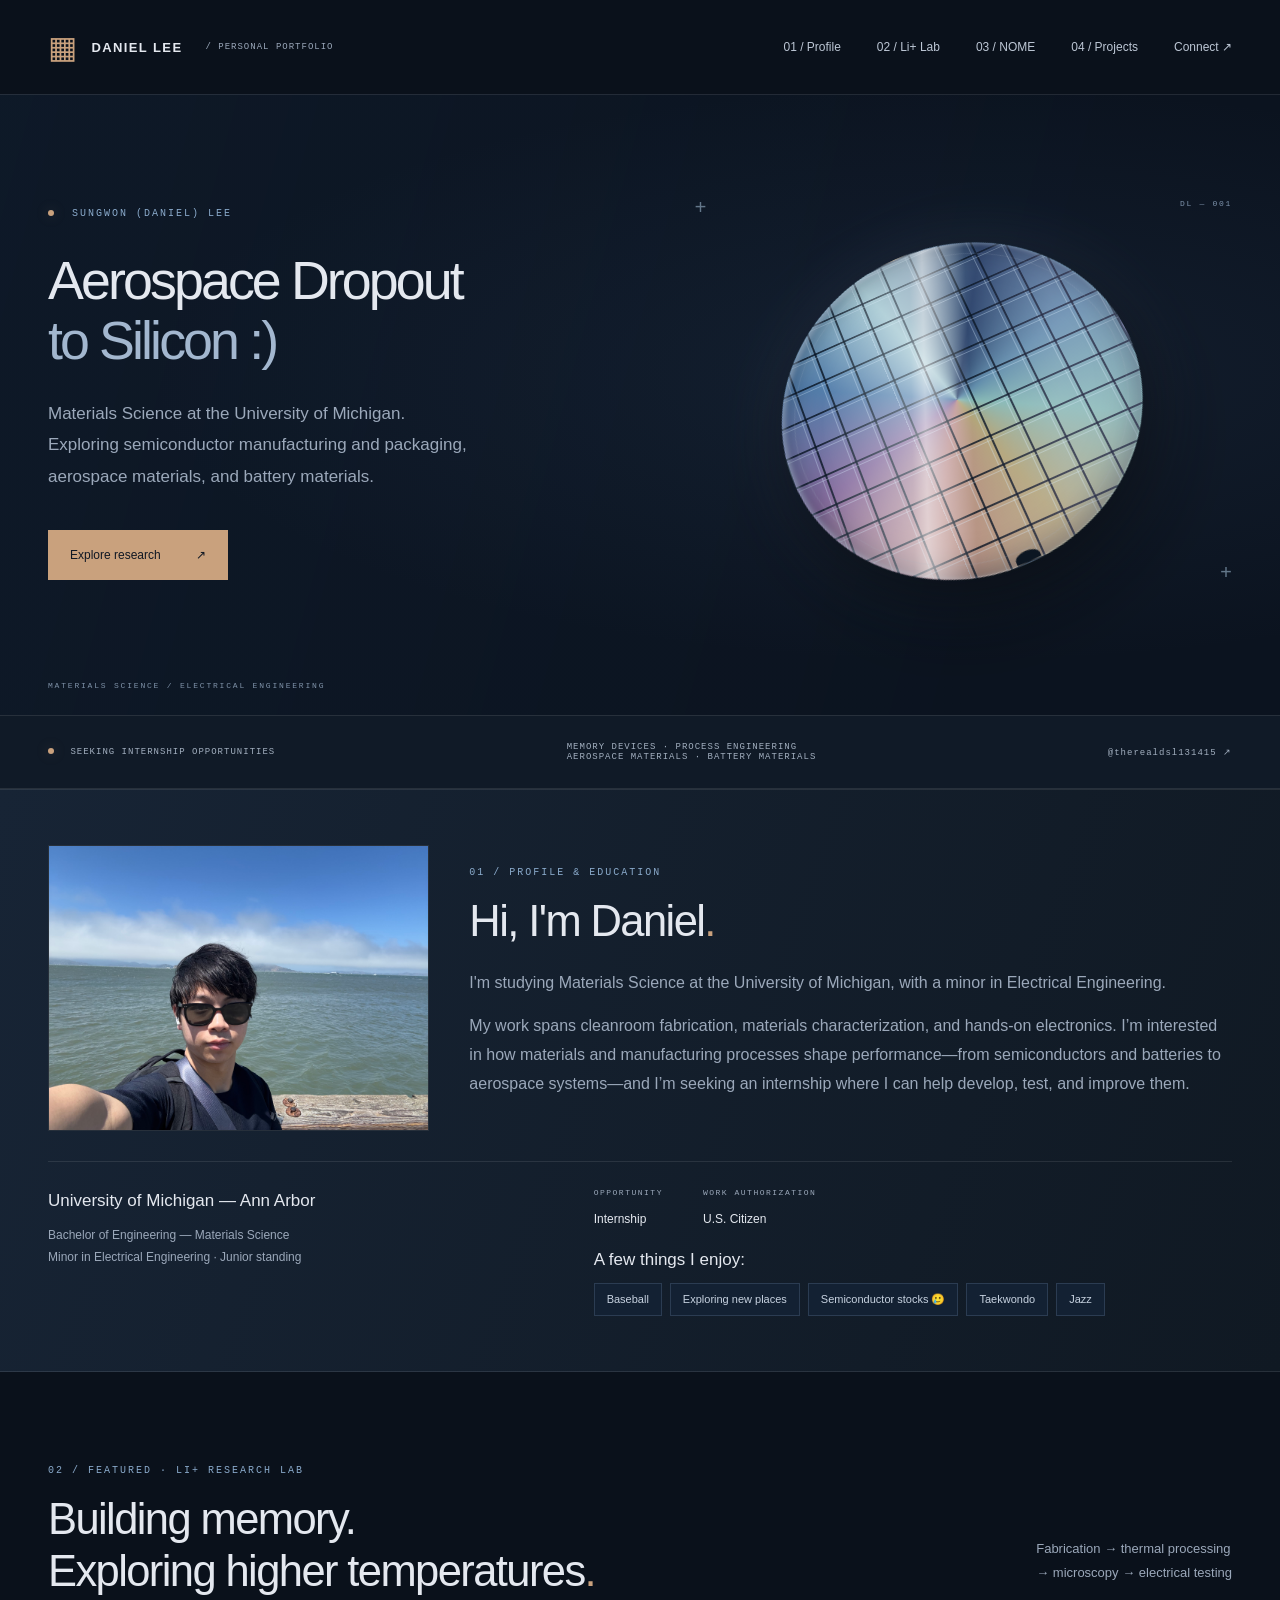
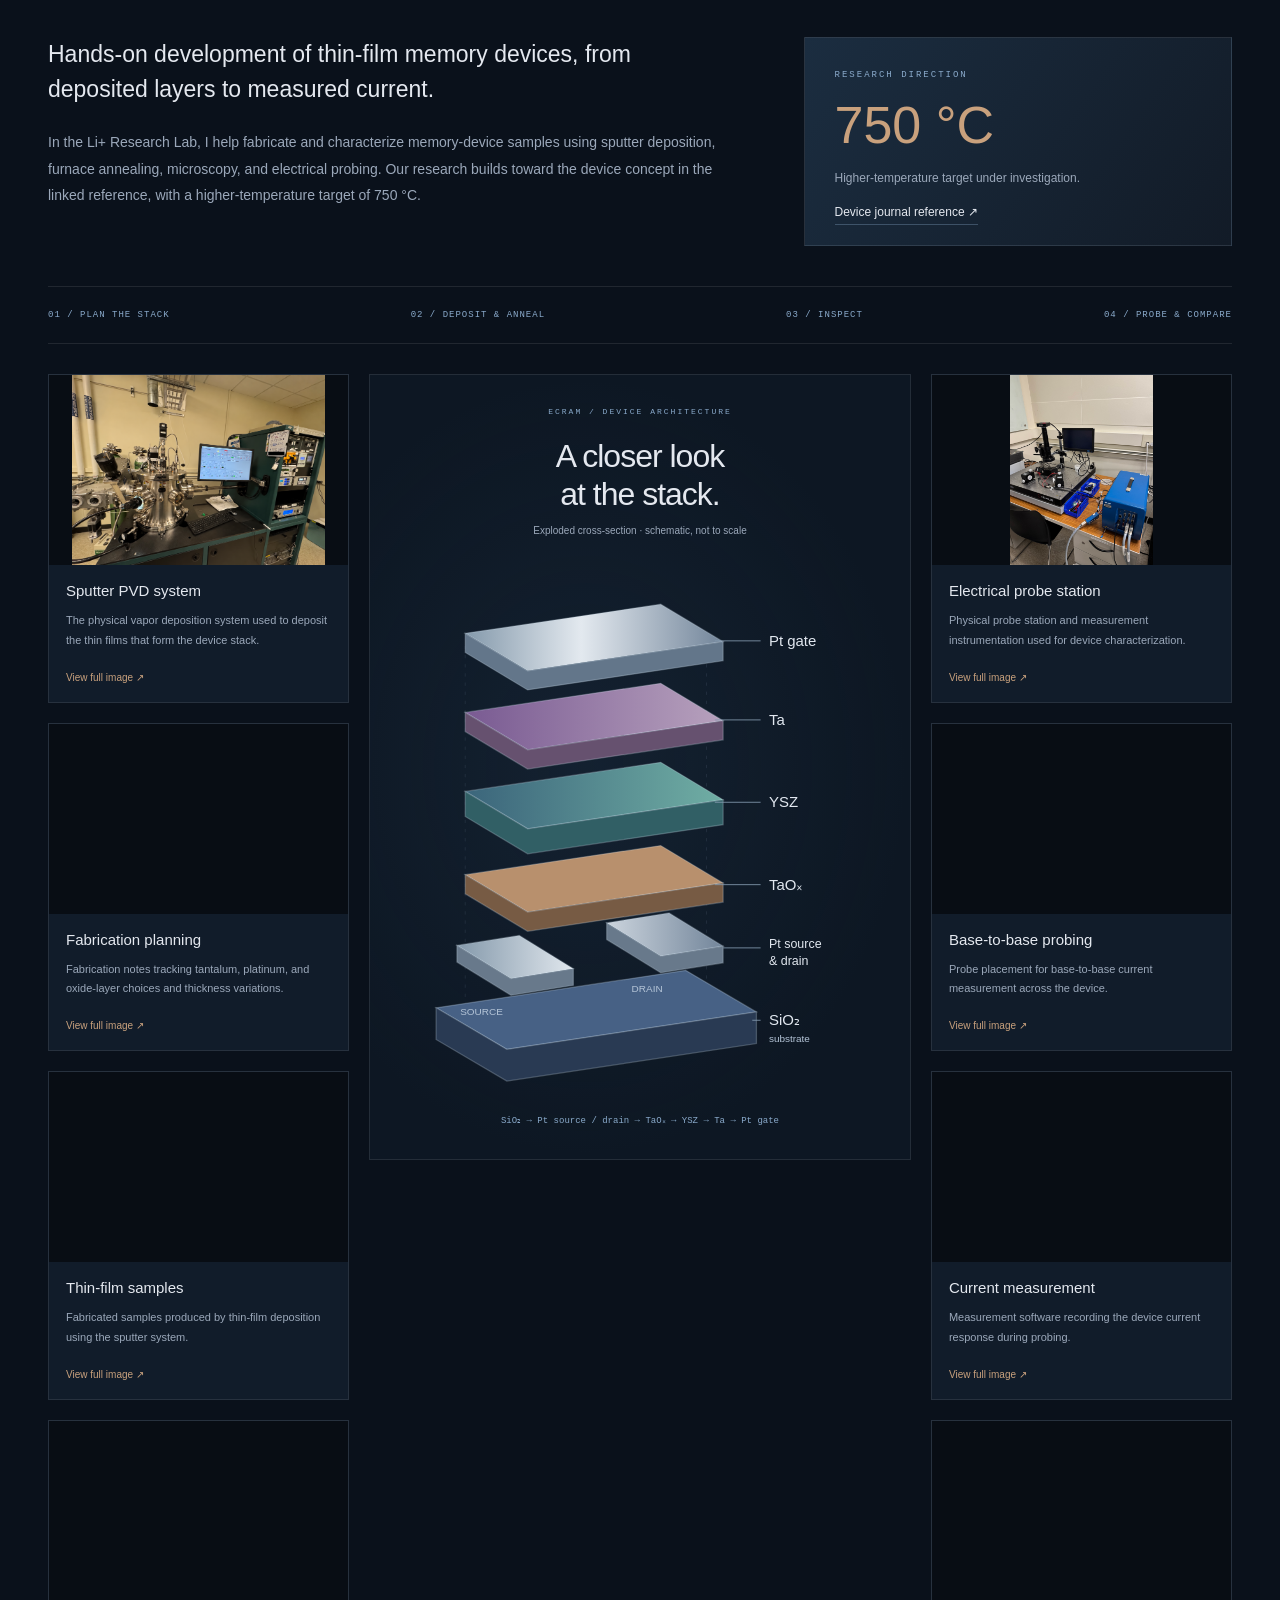
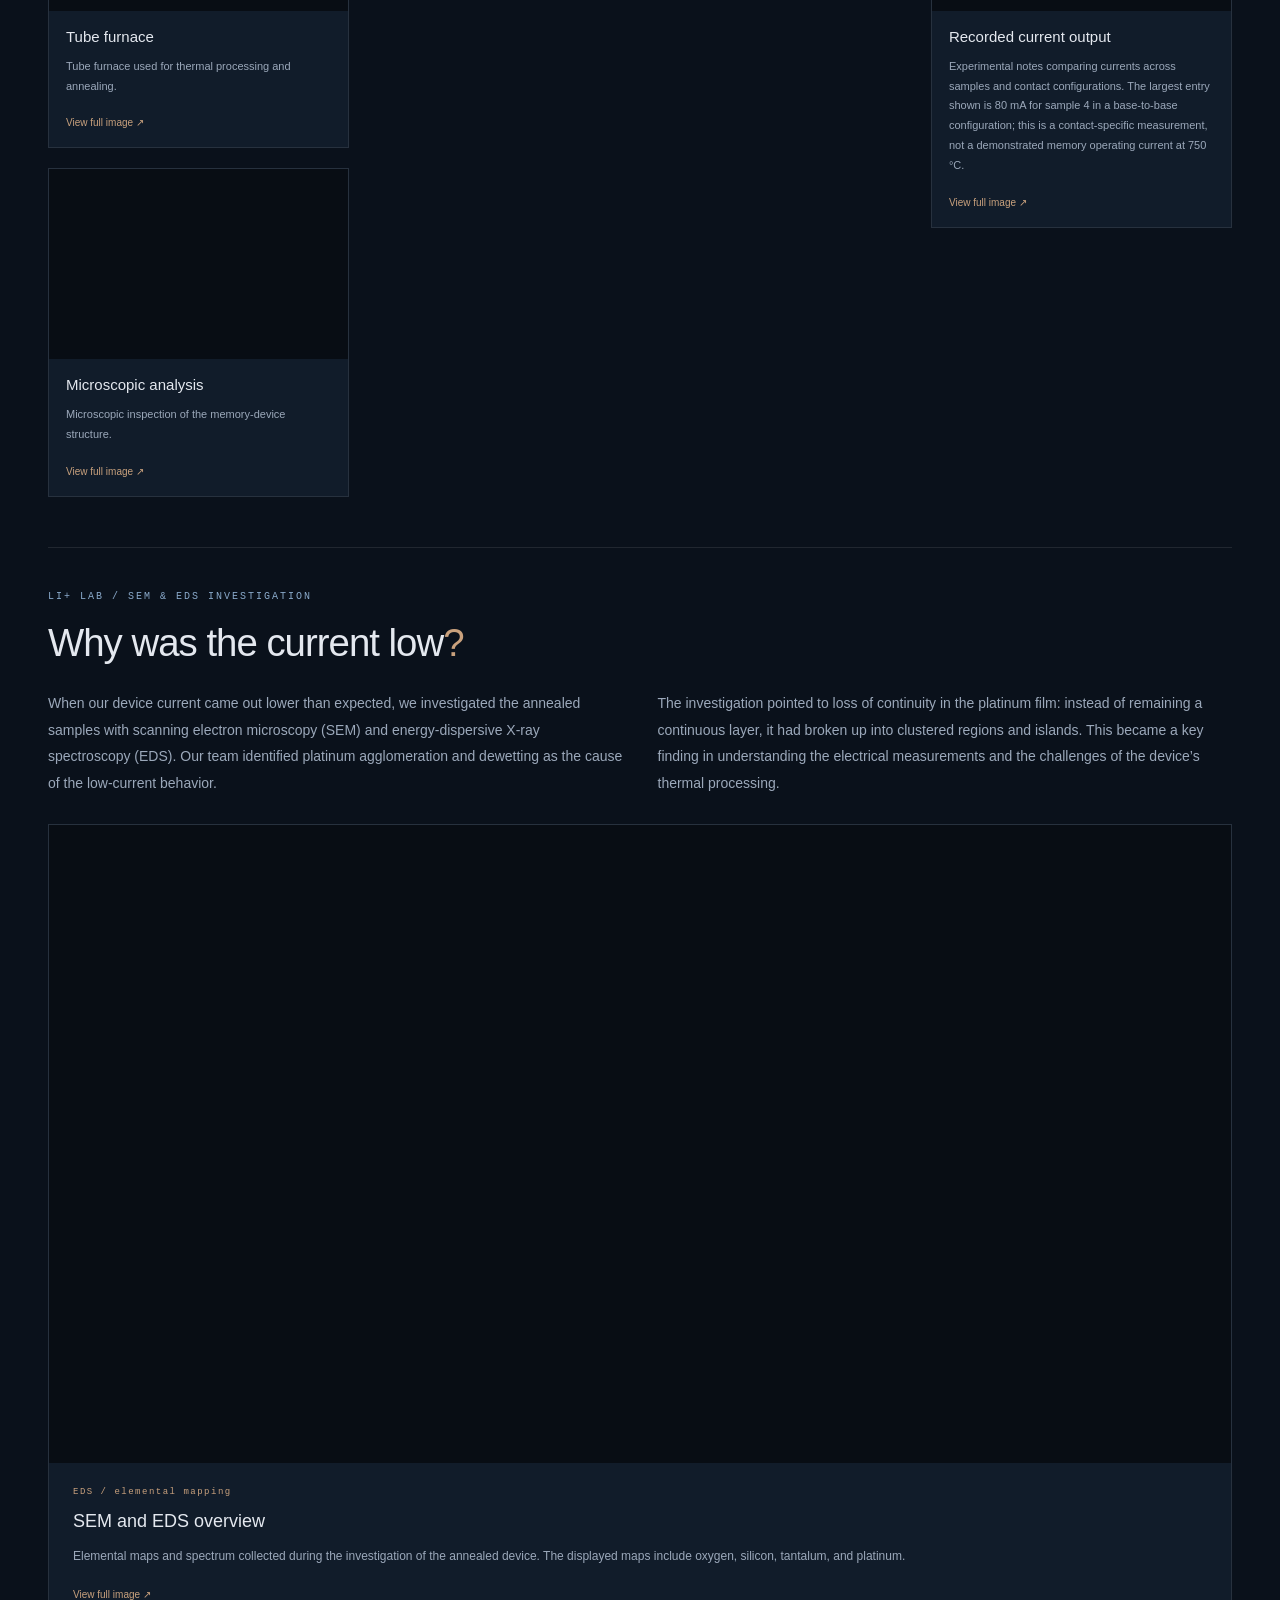
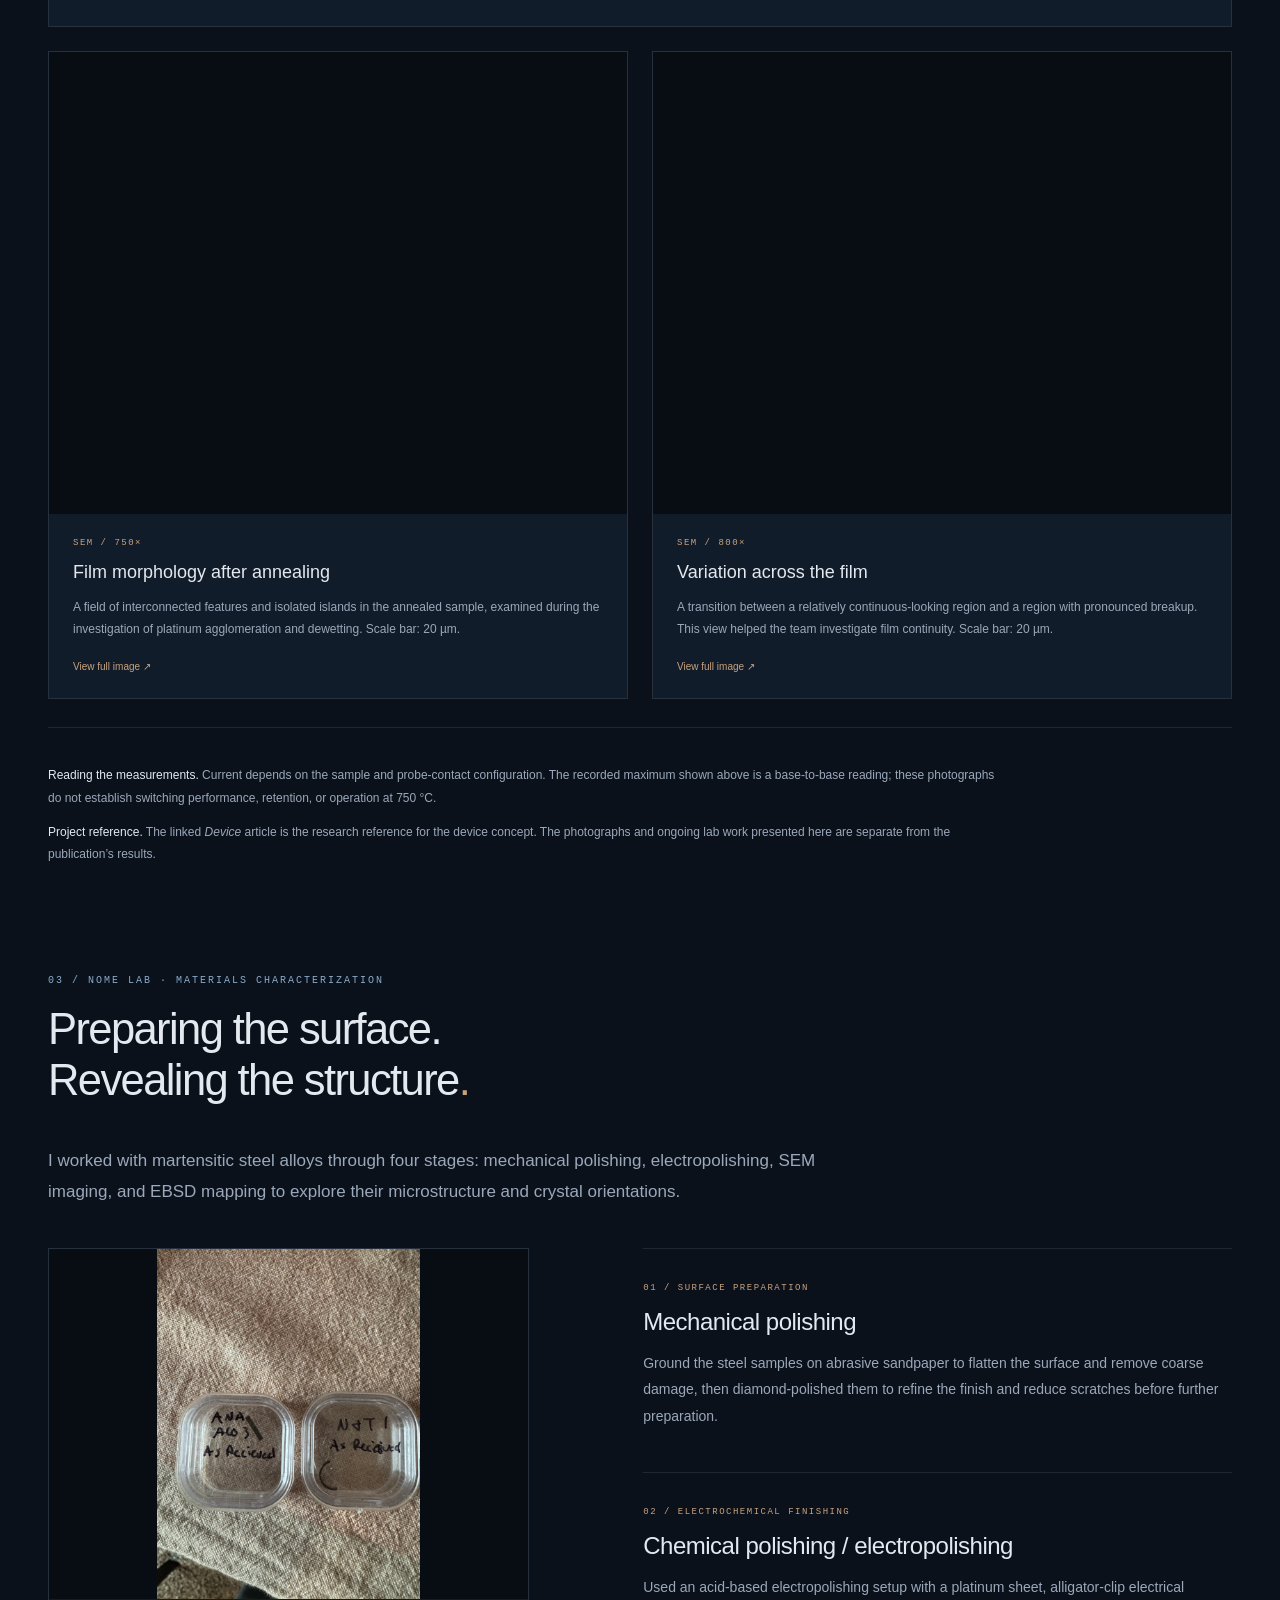
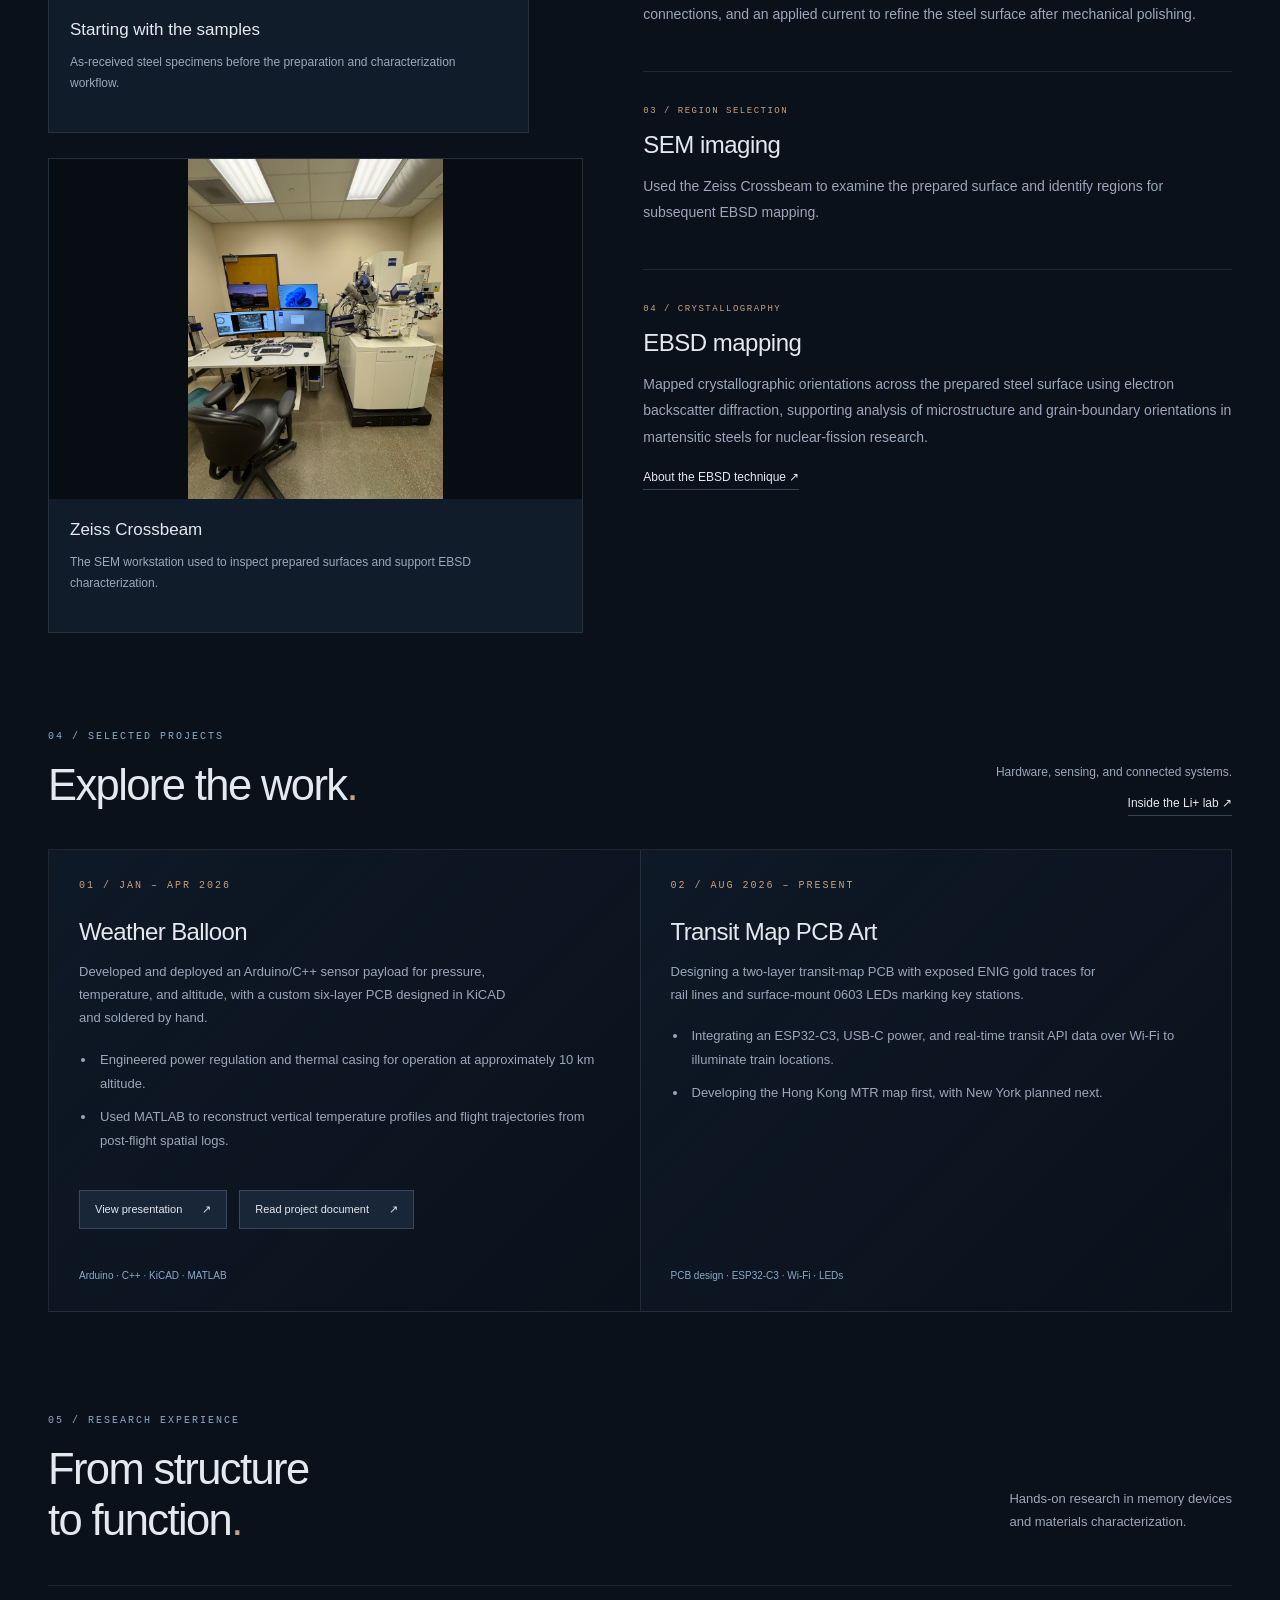
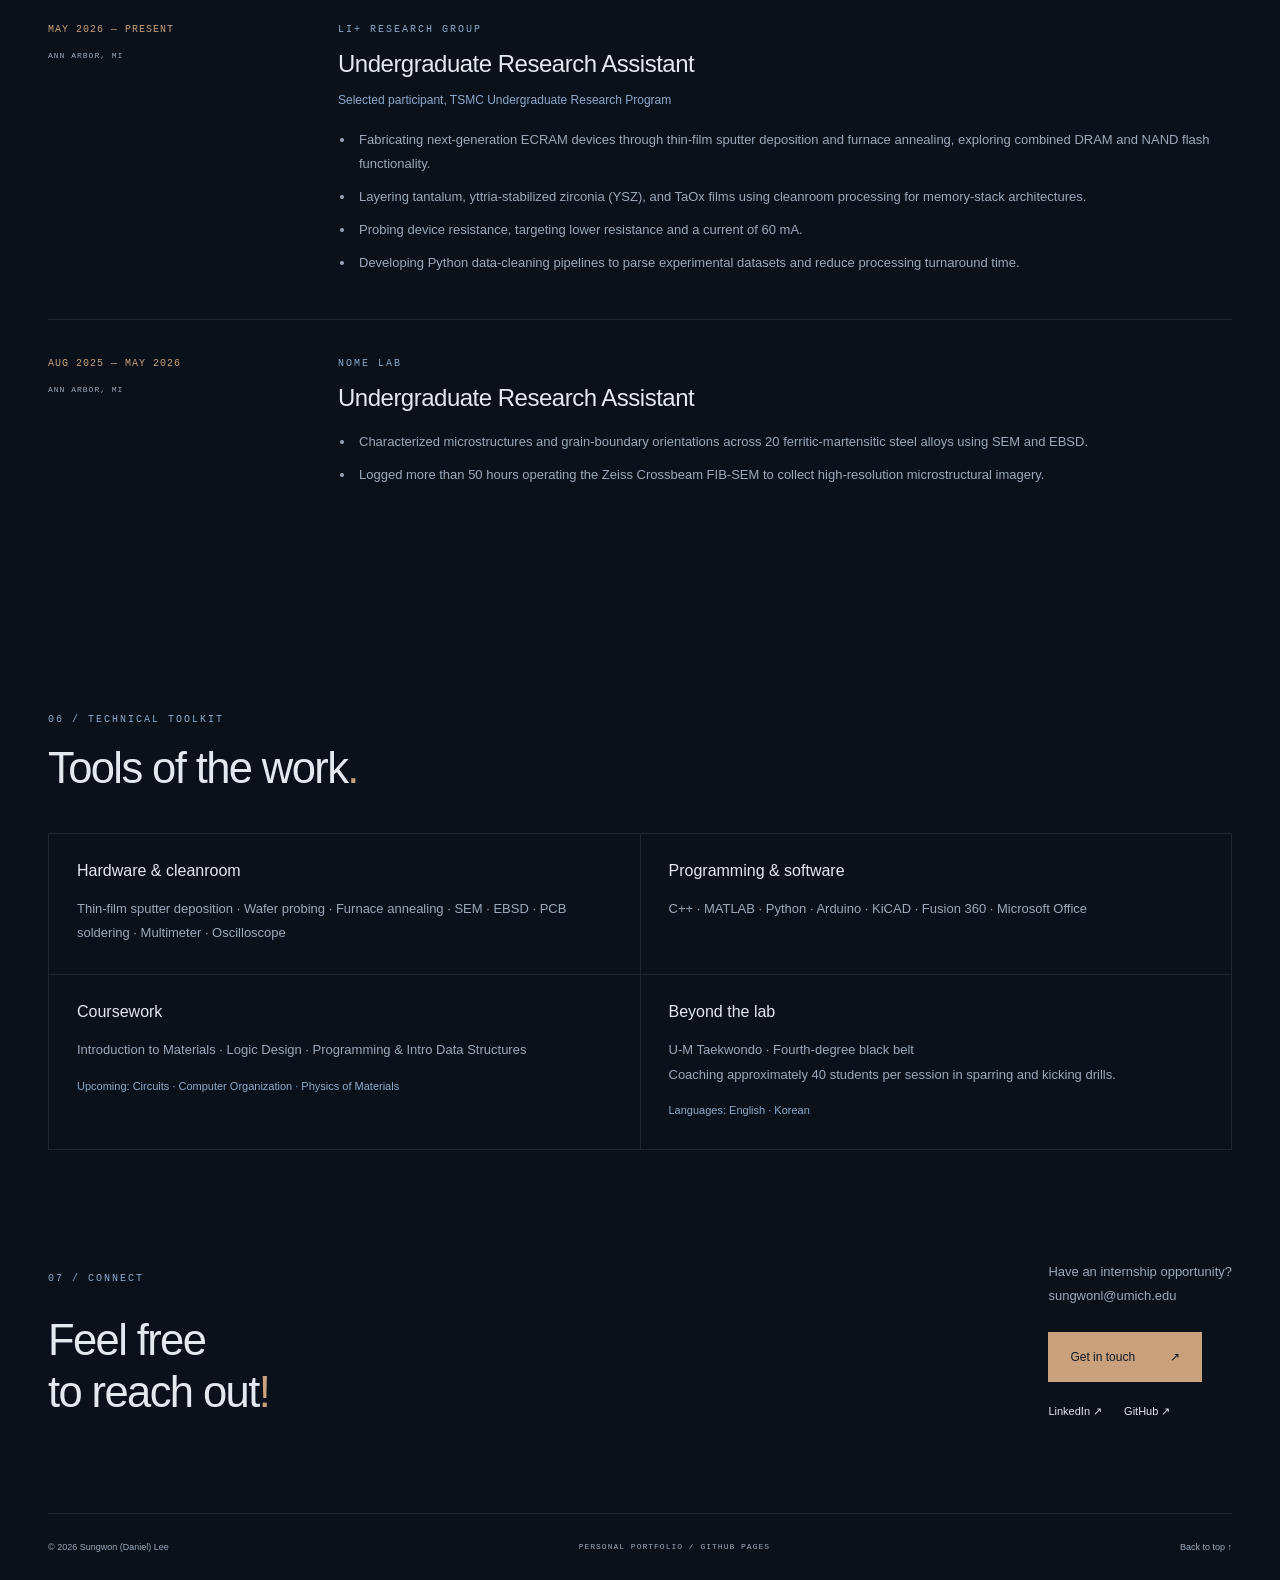
==== commit 3cc27177: "Update index.html" ====
--- a/index.html
+++ b/index.html
@@ -10,7 +10,7 @@
 <header class="nav wrap"><a class="brand" href="#" aria-label="Daniel Lee home"><span class="brand-mark" aria-hidden="true">▦</span> DANIEL LEE<span class="brand-sub"> / PERSONAL PORTFOLIO</span></a><nav aria-label="Main navigation"><a href="#about">01 / Profile</a><a href="#lab-work">02 / Li+ Lab</a><a href="#nome-work">03 / NOME</a><a href="#projects">04 / Projects</a><a href="#contact">Connect ↗</a></nav></header>
 <main id="main">
 <section class="hero"><div class="hero-glow" aria-hidden="true"></div><div class="wrap hero-inner"><div class="intro"><p class="eyebrow"><span class="dot"></span> SUNGWON (DANIEL) LEE</p><h1>Aerospace Dropout<br><span>to Silicon :)</span></h1><p class="lead">Materials Science at the University of Michigan.<br>Exploring semiconductor manufacturing and packaging,<br>aerospace materials, and battery materials.</p><div class="actions"><a class="button" href="#lab-work">Explore research <span aria-hidden="true">↗</span></a></div></div><div class="wafer-stage" aria-hidden="true"><div class="crosshair ch-one">+</div><div class="crosshair ch-two">+</div><div class="wafer"><div class="wafer-core"></div></div><span class="wafer-coordinate">DL — 001</span></div><div class="hero-bottom"><span>MATERIALS SCIENCE / ELECTRICAL ENGINEERING</span></div></div></section>
-<div class="status-strip"><div class="wrap status-inner"><span><i class="dot"></i> SEEKING INTERNSHIP OPPORTUNITIES</span><span>MEMORY DEVICES <b>↗</b> PROCESS ENGINEERING</span><a href="https://github.com/therealdsl131415">@therealdsl131415 ↗</a></div></div>
+<div class="status-strip"><div class="wrap status-inner"><span><i class="dot"></i> SEEKING INTERNSHIP OPPORTUNITIES</span><span>MEMORY DEVICES · PROCESS ENGINEERING<br>AEROSPACE MATERIALS · BATTERY MATERIALS</span><a href="https://github.com/therealdsl131415">@therealdsl131415 ↗</a></div></div>
 <section id="about" class="about profile-compact"><div class="wrap"><div class="profile-top"><figure class="profile-portrait"><img src="daniel-waterfront.jpeg" alt="Daniel wearing sunglasses by the waterfront" loading="lazy" decoding="async"></figure><div class="profile-introduction"><p class="eyebrow">01 / PROFILE & EDUCATION</p><h2>Hi, I'm Daniel<span>.</span></h2><p>I'm studying Materials Science at the University of Michigan, with a minor in Electrical Engineering.</p><p>My work spans cleanroom fabrication, materials characterization, and hands-on electronics. I’m interested in how materials and manufacturing processes shape performance—from semiconductors and batteries to aerospace systems—and I’m seeking an internship where I can help develop, test, and improve them.</p></div></div><div class="profile-details"><div class="education"><h3>University of Michigan — Ann Arbor</h3><p>Bachelor of Engineering — Materials Science<br>Minor in Electrical Engineering · Junior standing</p></div><div class="profile-extra"><div class="facts"><div><span>OPPORTUNITY</span><strong>Internship</strong></div><div><span>WORK AUTHORIZATION</span><strong>U.S. Citizen</strong></div></div><div class="profile-interests"><p class="eyebrow">OUTSIDE THE LAB</p><h3>A few things I enjoy:</h3><ul><li>Baseball</li><li>Exploring new places</li><li>Semiconductor stocks 🥲</li><li>Taekwondo</li><li>Jazz</li></ul></div></div></div></div></section><section id="lab-work" class="lab-case wrap"><div class="section-head"><div><p class="eyebrow">02 / FEATURED · LI+ RESEARCH LAB</p><h2>Building memory.<br>Exploring higher temperatures<span>.</span></h2></div><p class="section-note">Fabrication → thermal processing<br>→ microscopy → electrical testing</p></div><div class="case-intro"><div><p class="case-lead">Hands-on development of thin-film memory devices, from deposited layers to measured current.</p><p>In the Li+ Research Lab, I help fabricate and characterize memory-device samples using sputter deposition, furnace annealing, microscopy, and electrical probing. Our research builds toward the device concept in the linked reference, with a higher-temperature target of 750 °C.</p></div><aside class="target-panel"><span>RESEARCH DIRECTION</span><strong>750 °C</strong><p>Higher-temperature target under investigation.</p><a class="text-link" href="https://www.cell.com/device/fulltext/S2666-9986(24)00580-5">Device journal reference ↗</a></aside></div><div class="process-strip"><span>01 / PLAN THE STACK</span><span>02 / DEPOSIT & ANNEAL</span><span>03 / INSPECT</span><span>04 / PROBE & COMPARE</span></div><div class="device-atlas"><div class="atlas-photos atlas-left"><figure class="lab-photo"><a href="sputter-pvd-redacted.png" aria-label="Open full-size photo: Sputter PVD system"><img src="sputter-pvd-redacted.png" alt="Sputter physical vapor deposition system with the handwritten password redacted" loading="lazy" decoding="async"></a><figcaption><h3>Sputter PVD system</h3><p>The physical vapor deposition system used to deposit the thin films that form the device stack.</p><a href="sputter-pvd-redacted.png" class="photo-link">View full image ↗</a></figcaption></figure><figure class="lab-photo"><a href="IMG_5094.jpeg" aria-label="Open full-size photo: Fabrication planning"><img src="IMG_5094.jpeg" alt="Fabrication planning — Li+ Research Lab" loading="lazy" decoding="async"></a><figcaption><h3>Fabrication planning</h3><p>Fabrication notes tracking tantalum, platinum, and oxide-layer choices and thickness variations.</p><a href="IMG_5094.jpeg" class="photo-link">View full image ↗</a></figcaption></figure><figure class="lab-photo"><a href="IMG_5149.jpeg" aria-label="Open full-size photo: Thin-film samples"><img src="IMG_5149.jpeg" alt="Thin-film samples — Li+ Research Lab" loading="lazy" decoding="async"></a><figcaption><h3>Thin-film samples</h3><p>Fabricated samples produced by thin-film deposition using the sputter system.</p><a href="IMG_5149.jpeg" class="photo-link">View full image ↗</a></figcaption></figure><figure class="lab-photo"><a href="IMG_5153.jpeg" aria-label="Open full-size photo: Tube furnace"><img src="IMG_5153.jpeg" alt="Tube furnace — Li+ Research Lab" loading="lazy" decoding="async"></a><figcaption><h3>Tube furnace</h3><p>Tube furnace used for thermal processing and annealing.</p><a href="IMG_5153.jpeg" class="photo-link">View full image ↗</a></figcaption></figure><figure class="lab-photo"><a href="IMG_5110.jpeg" aria-label="Open full-size photo: Microscopic analysis"><img src="IMG_5110.jpeg" alt="Microscopic analysis — Li+ Research Lab" loading="lazy" decoding="async"></a><figcaption><h3>Microscopic analysis</h3><p>Microscopic inspection of the memory-device structure.</p><a href="IMG_5110.jpeg" class="photo-link">View full image ↗</a></figcaption></figure></div><figure class="device-diagram"><figcaption><p class="eyebrow">ECRAM / DEVICE ARCHITECTURE</p><h3>A closer look<br>at the stack.</h3><p>Exploded cross-section · schematic, not to scale</p></figcaption><svg viewBox="0 0 620 670" role="img" aria-labelledby="stack-title stack-desc"><title id="stack-title">ECRAM layer stack</title><desc id="stack-desc">From bottom to top: silicon dioxide substrate; separate platinum source and drain; tantalum oxide; yttria-stabilized zirconia; tantalum; platinum gate. Layer spacing is exaggerated.</desc><defs><linearGradient id="pt"><stop stop-color="#8499ab"/><stop offset=".45" stop-color="#e3e9ef"/><stop offset="1" stop-color="#72859a"/></linearGradient><linearGradient id="oxide"><stop stop-color="#3b657b"/><stop offset="1" stop-color="#70aea4"/></linearGradient><linearGradient id="ta"><stop stop-color="#795a92"/><stop offset="1" stop-color="#b7a1bd"/></linearGradient></defs><g stroke="#a4b7cc22" stroke-dasharray="4 7"><path d="M100 120V555M390 120V555"/></g><g stroke="#d1e3ef40" stroke-width="1.5"><path d="M100 105l235 -35 75 45 -235 35z" fill="url(#pt)"/><path d="M100 105v23l75 45 235 -35v-23l-235 35z" fill="#63768a"/><path d="M100 200l235 -35 75 45 -235 35z" fill="url(#ta)"/><path d="M100 200v23l75 45 235 -35v-23l-235 35z" fill="#66516f"/><path d="M100 295l235 -35 75 45 -235 35z" fill="url(#oxide)"/><path d="M100 295v30l75 45 235 -35v-30l-235 35z" fill="#315f65"/><path d="M100 395l235 -35 75 45 -235 35z" fill="#b8906d"/><path d="M100 395v23l75 45 235 -35v-23l-235 35z" fill="#775b44"/><path d="M90 480l75 -12 65 40 -75 12z M270 453l75 -12 65 40 -75 12z" fill="url(#pt)"/><path d="M90 480v20l65 40 75 -12v-20l-75 12z M270 453v20l65 40 75 -12v-20l-75 12z" fill="#68798b"/><path d="M65 555l300 -45 85 50 -300 45z" fill="#476185"/><path d="M65 555v38l85 50 300 -45v-38l-300 45z" fill="#293a53"/></g><g stroke="#859ab0" stroke-width="1" fill="none"><path d="M400 114h55M400 209h55M400 308h55M400 407h55M410 483h45M445 570h10"/></g><g fill="#e1e7ef" font-family="Arial,sans-serif" font-size="18"><text x="465" y="120">Pt gate</text><text x="465" y="215">Ta</text><text x="465" y="314">YSZ</text><text x="465" y="413">TaOₓ</text><text x="465" y="483" font-size="15">Pt source</text><text x="465" y="503" font-size="15">&amp; drain</text><text x="465" y="576">SiO₂</text></g><g fill="#b4c4d7" font-family="Arial,sans-serif" font-size="12"><text x="94" y="564">SOURCE</text><text x="300" y="536">DRAIN</text><text x="465" y="596">substrate</text></g></svg><p class="stack-foot">SiO₂ → Pt source / drain → TaOₓ → YSZ → Ta → Pt gate</p></figure><div class="atlas-photos atlas-right"><figure class="lab-photo"><a href="IMG_5152.jpeg" aria-label="Open full-size photo: Electrical probe station"><img src="IMG_5152.jpeg" alt="Electrical probe station — Li+ Research Lab" loading="lazy" decoding="async"></a><figcaption><h3>Electrical probe station</h3><p>Physical probe station and measurement instrumentation used for device characterization.</p><a href="IMG_5152.jpeg" class="photo-link">View full image ↗</a></figcaption></figure><figure class="lab-photo"><a href="IMG_5115.jpeg" aria-label="Open full-size photo: Base-to-base probing"><img src="IMG_5115.jpeg" alt="Base-to-base probing — Li+ Research Lab" loading="lazy" decoding="async"></a><figcaption><h3>Base-to-base probing</h3><p>Probe placement for base-to-base current measurement across the device.</p><a href="IMG_5115.jpeg" class="photo-link">View full image ↗</a></figcaption></figure><figure class="lab-photo"><a href="IMG_5071.jpeg" aria-label="Open full-size photo: Current measurement"><img src="IMG_5071.jpeg" alt="Current measurement — Li+ Research Lab" loading="lazy" decoding="async"></a><figcaption><h3>Current measurement</h3><p>Measurement software recording the device current response during probing.</p><a href="IMG_5071.jpeg" class="photo-link">View full image ↗</a></figcaption></figure><figure class="lab-photo"><a href="IMG_5093.jpeg" aria-label="Open full-size photo: Recorded current output"><img src="IMG_5093.jpeg" alt="Recorded current output — Li+ Research Lab" loading="lazy" decoding="async"></a><figcaption><h3>Recorded current output</h3><p>Experimental notes comparing currents across samples and contact configurations. The largest entry shown is 80 mA for sample 4 in a base-to-base configuration; this is a contact-specific measurement, not a demonstrated memory operating current at 750 °C.</p><a href="IMG_5093.jpeg" class="photo-link">View full image ↗</a></figcaption></figure></div></div><section class="failure-analysis" aria-labelledby="failure-heading"><div class="section-head"><div><p class="eyebrow">LI+ LAB / SEM & EDS INVESTIGATION</p><h3 id="failure-heading">Why was the current low<span>?</span></h3></div></div><div class="failure-story"><p>When our device current came out lower than expected, we investigated the annealed samples with scanning electron microscopy (SEM) and energy-dispersive X-ray spectroscopy (EDS). Our team identified platinum agglomeration and dewetting as the cause of the low-current behavior.</p><p>The investigation pointed to loss of continuity in the platinum film: instead of remaining a continuous layer, it had broken up into clustered regions and islands. This became a key finding in understanding the electrical measurements and the challenges of the device’s thermal processing.</p></div><div class="failure-gallery"><figure class="lab-photo"><a href="pt-annealing-eds.png" aria-label="Open full-size image: SEM and EDS overview"><img src="pt-annealing-eds.png" alt="SEM and EDS overview — Li+ lab platinum annealing investigation" loading="lazy" decoding="async"></a><figcaption><p class="micrograph-tag">EDS / elemental mapping</p><h4>SEM and EDS overview</h4><p>Elemental maps and spectrum collected during the investigation of the annealed device. The displayed maps include oxygen, silicon, tantalum, and platinum.</p><a class="photo-link" href="pt-annealing-eds.png">View full image ↗</a></figcaption></figure><figure class="lab-photo"><a href="pt-annealing-sem-750x.png" aria-label="Open full-size image: Film morphology after annealing"><img src="pt-annealing-sem-750x.png" alt="Film morphology after annealing — Li+ lab platinum annealing investigation" loading="lazy" decoding="async"></a><figcaption><p class="micrograph-tag">SEM / 750×</p><h4>Film morphology after annealing</h4><p>A field of interconnected features and isolated islands in the annealed sample, examined during the investigation of platinum agglomeration and dewetting. Scale bar: 20 µm.</p><a class="photo-link" href="pt-annealing-sem-750x.png">View full image ↗</a></figcaption></figure><figure class="lab-photo"><a href="pt-annealing-sem-800x.png" aria-label="Open full-size image: Variation across the film"><img src="pt-annealing-sem-800x.png" alt="Variation across the film — Li+ lab platinum annealing investigation" loading="lazy" decoding="async"></a><figcaption><p class="micrograph-tag">SEM / 800×</p><h4>Variation across the film</h4><p>A transition between a relatively continuous-looking region and a region with pronounced breakup. This view helped the team investigate film continuity. Scale bar: 20 µm.</p><a class="photo-link" href="pt-annealing-sem-800x.png">View full image ↗</a></figcaption></figure></div></section><div class="research-context"><p><strong>Reading the measurements.</strong> Current depends on the sample and probe-contact configuration. The recorded maximum shown above is a base-to-base reading; these photographs do not establish switching performance, retention, or operation at 750 °C.</p><p><strong>Project reference.</strong> The linked <em>Device</em> article is the research reference for the device concept. The photographs and ongoing lab work presented here are separate from the publication’s results.</p></div></section><section id="nome-work" class="nome-case wrap"><div class="section-head"><div><p class="eyebrow">03 / NOME LAB · MATERIALS CHARACTERIZATION</p><h2>Preparing the surface.<br>Revealing the structure<span>.</span></h2></div></div><p class="nome-intro">I worked with martensitic steel alloys through four stages: mechanical polishing, electropolishing, SEM imaging, and EBSD mapping to explore their microstructure and crystal orientations.</p><div class="nome-layout"><div class="nome-images"><figure class="lab-photo"><a href="IMG_5155.jpeg"><img src="IMG_5155.jpeg" alt="As-received steel samples in labeled storage containers" loading="lazy"></a><figcaption><h3>Starting with the samples</h3><p>As-received steel specimens before the preparation and characterization workflow.</p></figcaption></figure><figure class="lab-photo"><a href="IMG_4115.jpeg"><img src="IMG_4115.jpeg" alt="Zeiss Crossbeam 550 microscope and control workstation in the NOME lab" loading="lazy"></a><figcaption><h3>Zeiss Crossbeam</h3><p>The SEM workstation used to inspect prepared surfaces and support EBSD characterization.</p></figcaption></figure></div><ol class="nome-stages"><li><span>01 / SURFACE PREPARATION</span><h3>Mechanical polishing</h3><p>Ground the steel samples on abrasive sandpaper to flatten the surface and remove coarse damage, then diamond-polished them to refine the finish and reduce scratches before further preparation.</p></li><li><span>02 / ELECTROCHEMICAL FINISHING</span><h3>Chemical polishing / electropolishing</h3><p>Used an acid-based electropolishing setup with a platinum sheet, alligator-clip electrical connections, and an applied current to refine the steel surface after mechanical polishing.</p></li><li><span>03 / REGION SELECTION</span><h3>SEM imaging</h3><p>Used the Zeiss Crossbeam to examine the prepared surface and identify regions for subsequent EBSD mapping.</p></li><li><span>04 / CRYSTALLOGRAPHY</span><h3>EBSD mapping</h3><p>Mapped crystallographic orientations across the prepared steel surface using electron backscatter diffraction, supporting analysis of microstructure and grain-boundary orientations in martensitic steels for nuclear-fission research.</p><a class="text-link" href="https://www.ebsd.com/">About the EBSD technique ↗</a></li></ol></div></section><section id="projects" class="projects wrap"><div class="section-head"><div><p class="eyebrow">04 / SELECTED PROJECTS</p><h2>Explore the work<span>.</span></h2></div><div class="section-aside"><p>Hardware, sensing, and connected systems.</p><a class="text-link" href="#lab-work">Inside the Li+ lab ↗</a></div></div><div class="project-list featured-projects">
 <article class="project"><span class="project-number">01 / JAN – APR 2026</span><div><h3>Weather Balloon</h3><p>Developed and deployed an Arduino/C++ sensor payload for pressure, temperature, and altitude, with a custom six-layer PCB designed in KiCAD and soldered by hand.</p><ul><li>Engineered power regulation and thermal casing for operation at approximately 10 km altitude.</li><li>Used MATLAB to reconstruct vertical temperature profiles and flight trajectories from post-flight spatial logs.</li></ul></div><div class="project-resources" aria-label="Weather Balloon resources"><a href="https://docs.google.com/presentation/d/1EqkfdH5QxoZbfztpr7MkmP1BURlcvk5NFv8J9XKySSs/edit?slide=id.p#slide=id.p">View presentation <span aria-hidden="true">↗</span></a><a href="https://docs.google.com/document/d/1X1YZ4zI3Iac0_KP1IK_MSDX7iE5QyLziAY9HEgUtvtA/edit?tab=t.0">Read project document <span aria-hidden="true">↗</span></a></div><div class="project-meta"><span>Arduino · C++ · KiCAD · MATLAB</span></div></article>
 <article class="project"><span class="project-number">02 / AUG 2026 – PRESENT</span><div><h3>Transit Map PCB Art</h3><p>Designing a two-layer transit-map PCB with exposed ENIG gold traces for rail lines and surface-mount 0603 LEDs marking key stations.</p><ul><li>Integrating an ESP32-C3, USB-C power, and real-time transit API data over Wi-Fi to illuminate train locations.</li><li>Developing the Hong Kong MTR map first, with New York planned next.</li></ul></div><div class="project-meta"><span>PCB design · ESP32-C3 · Wi-Fi · LEDs</span></div></article>
